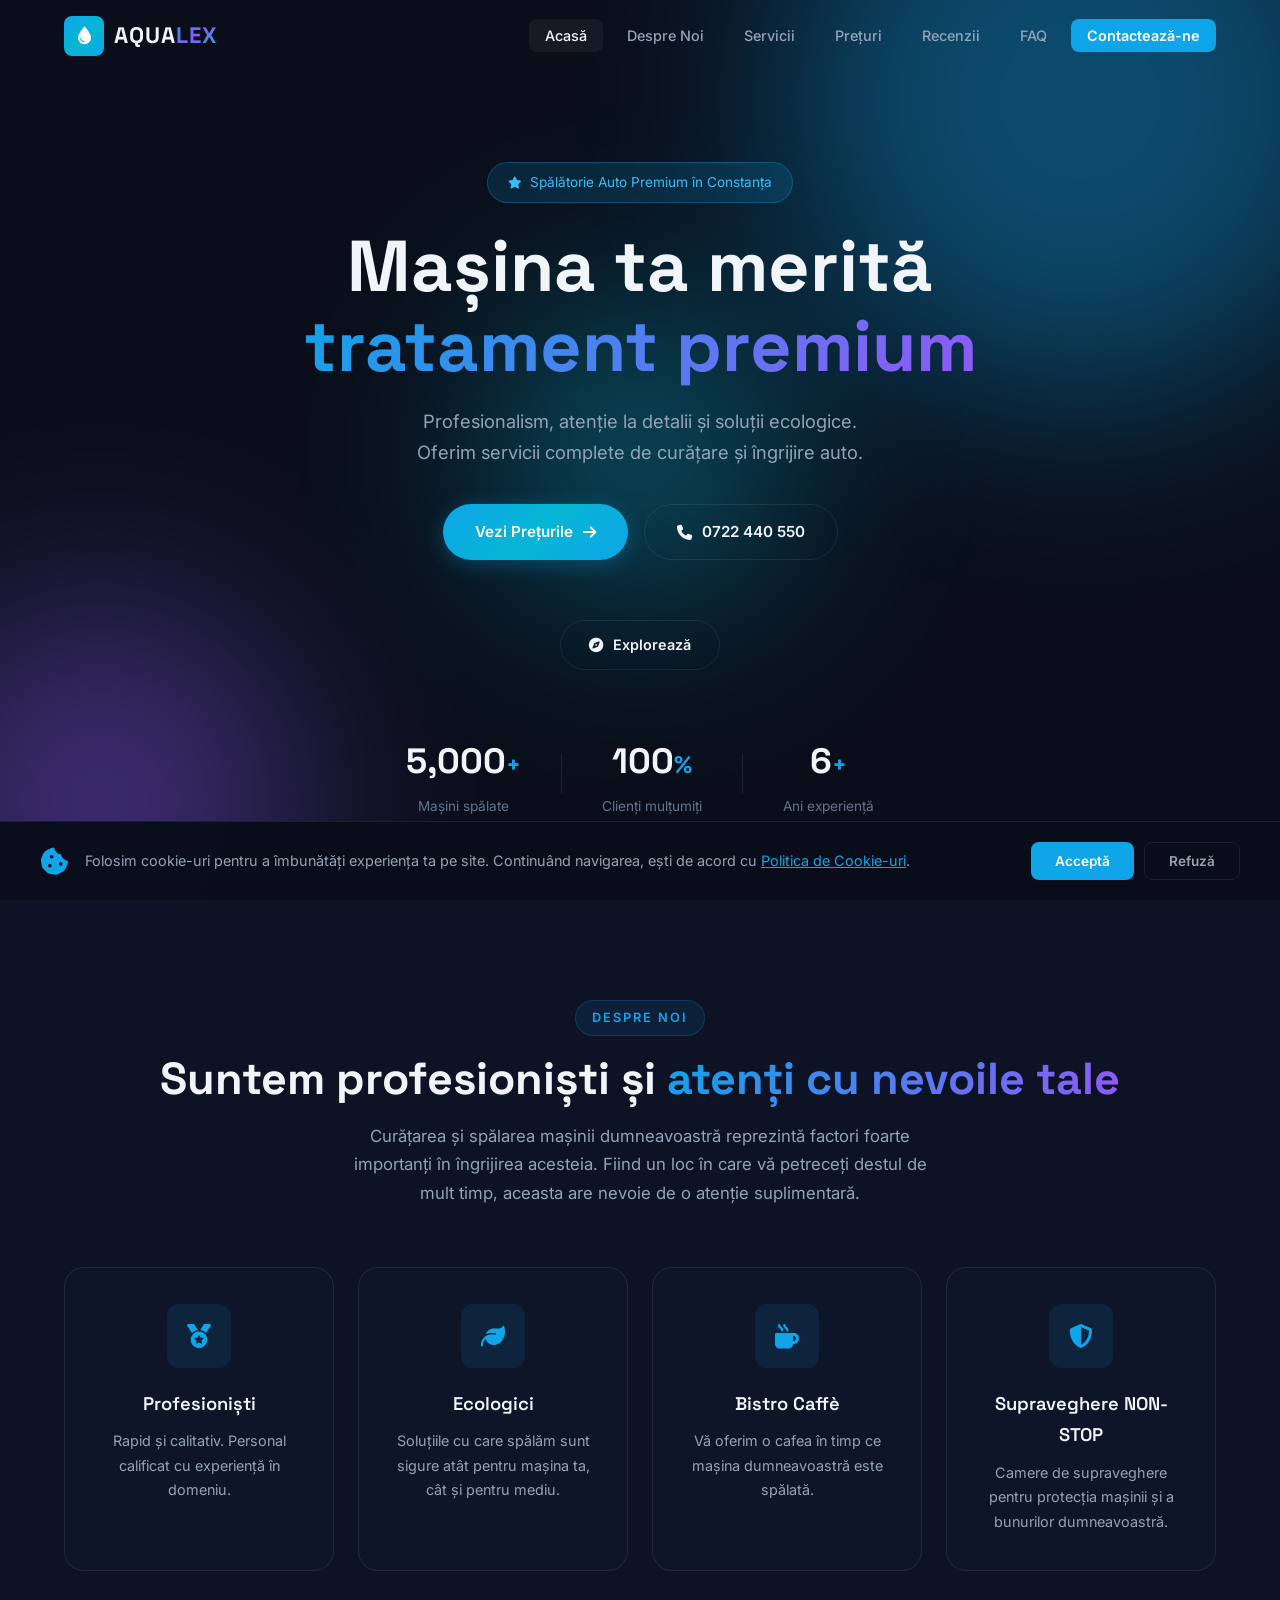
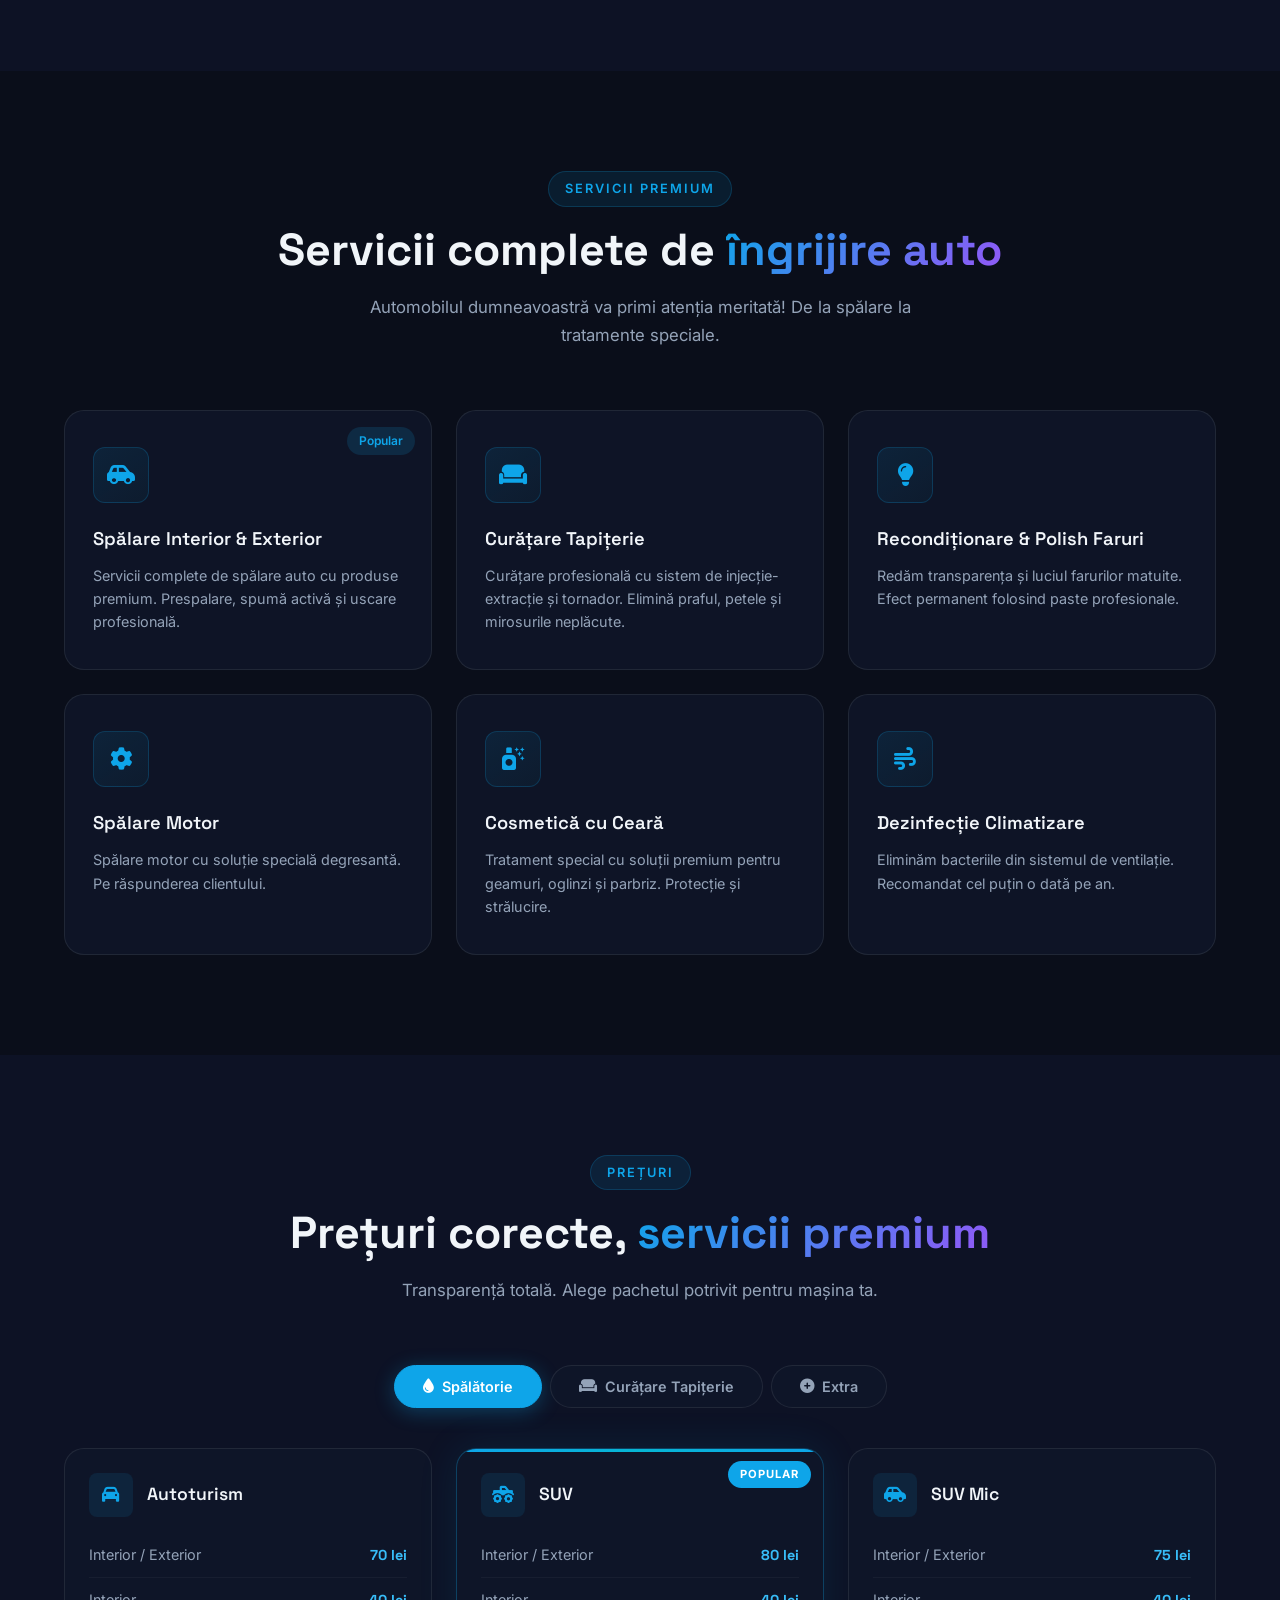
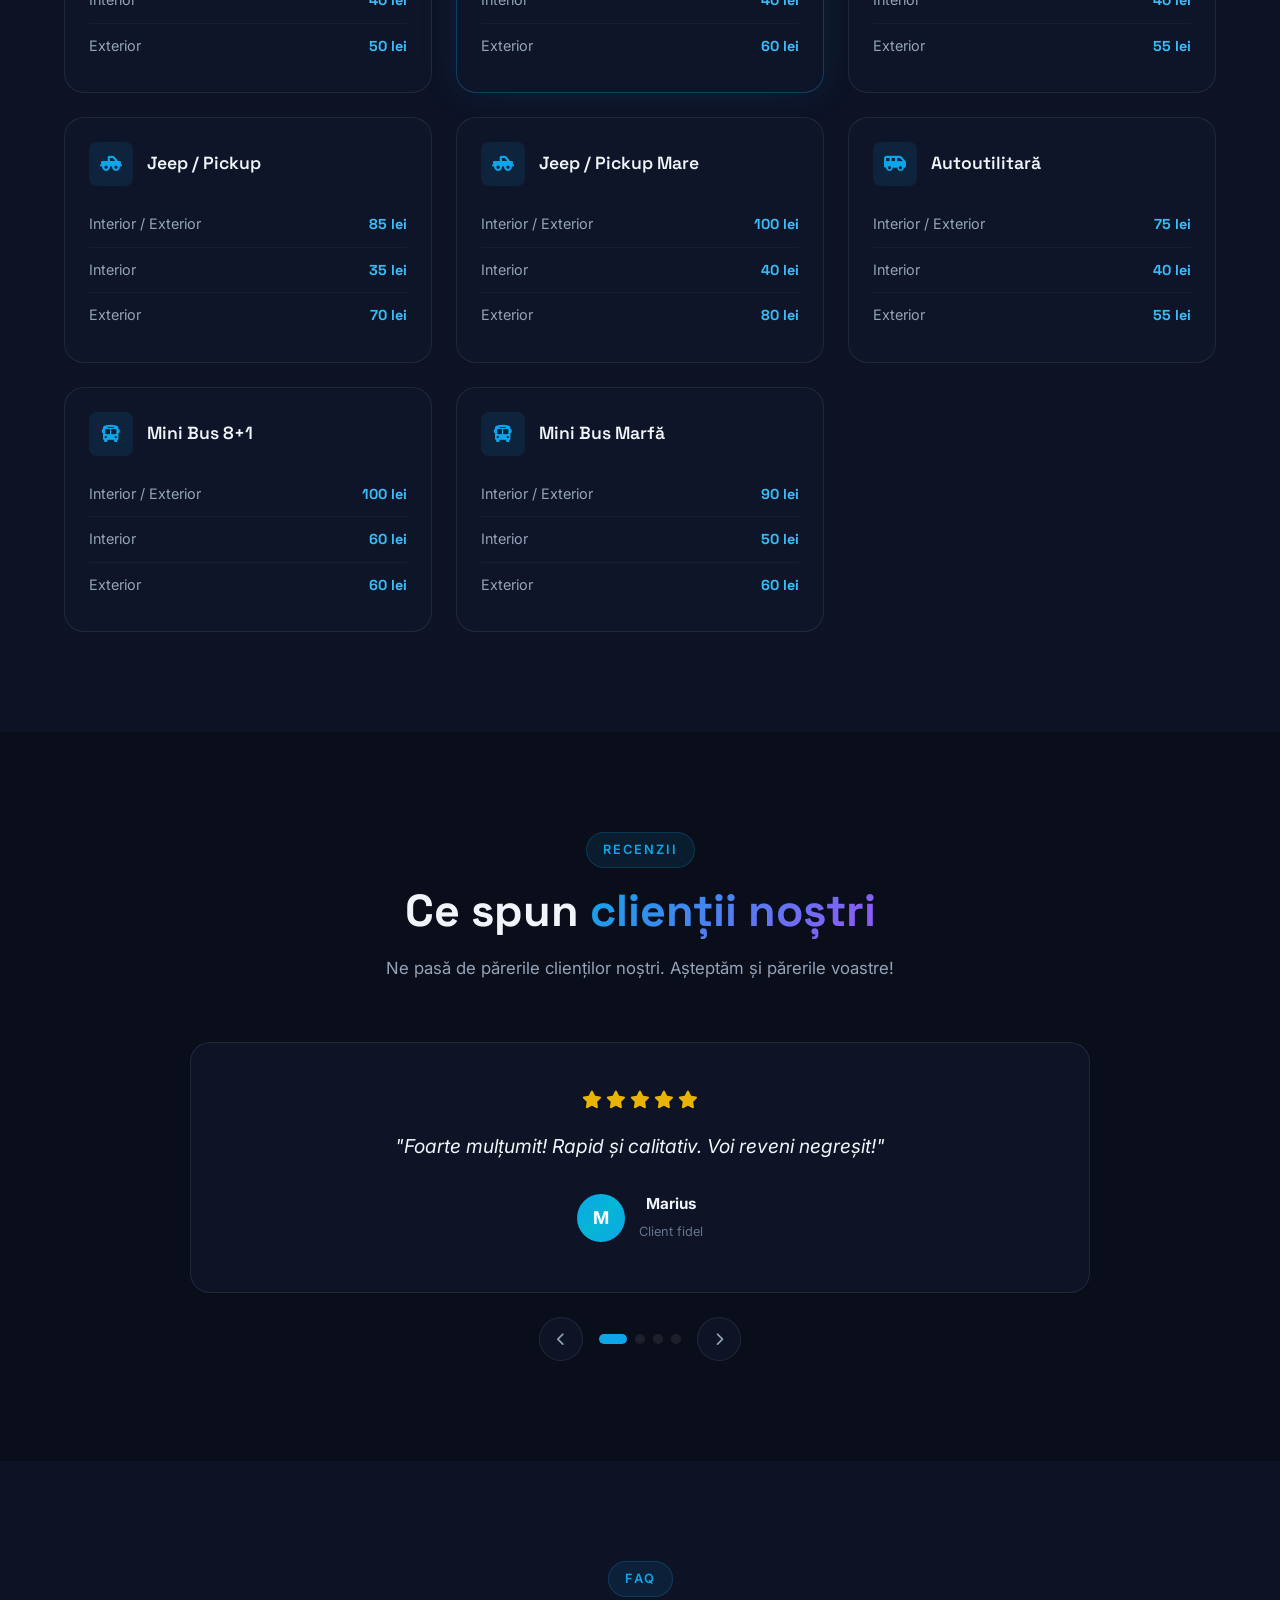
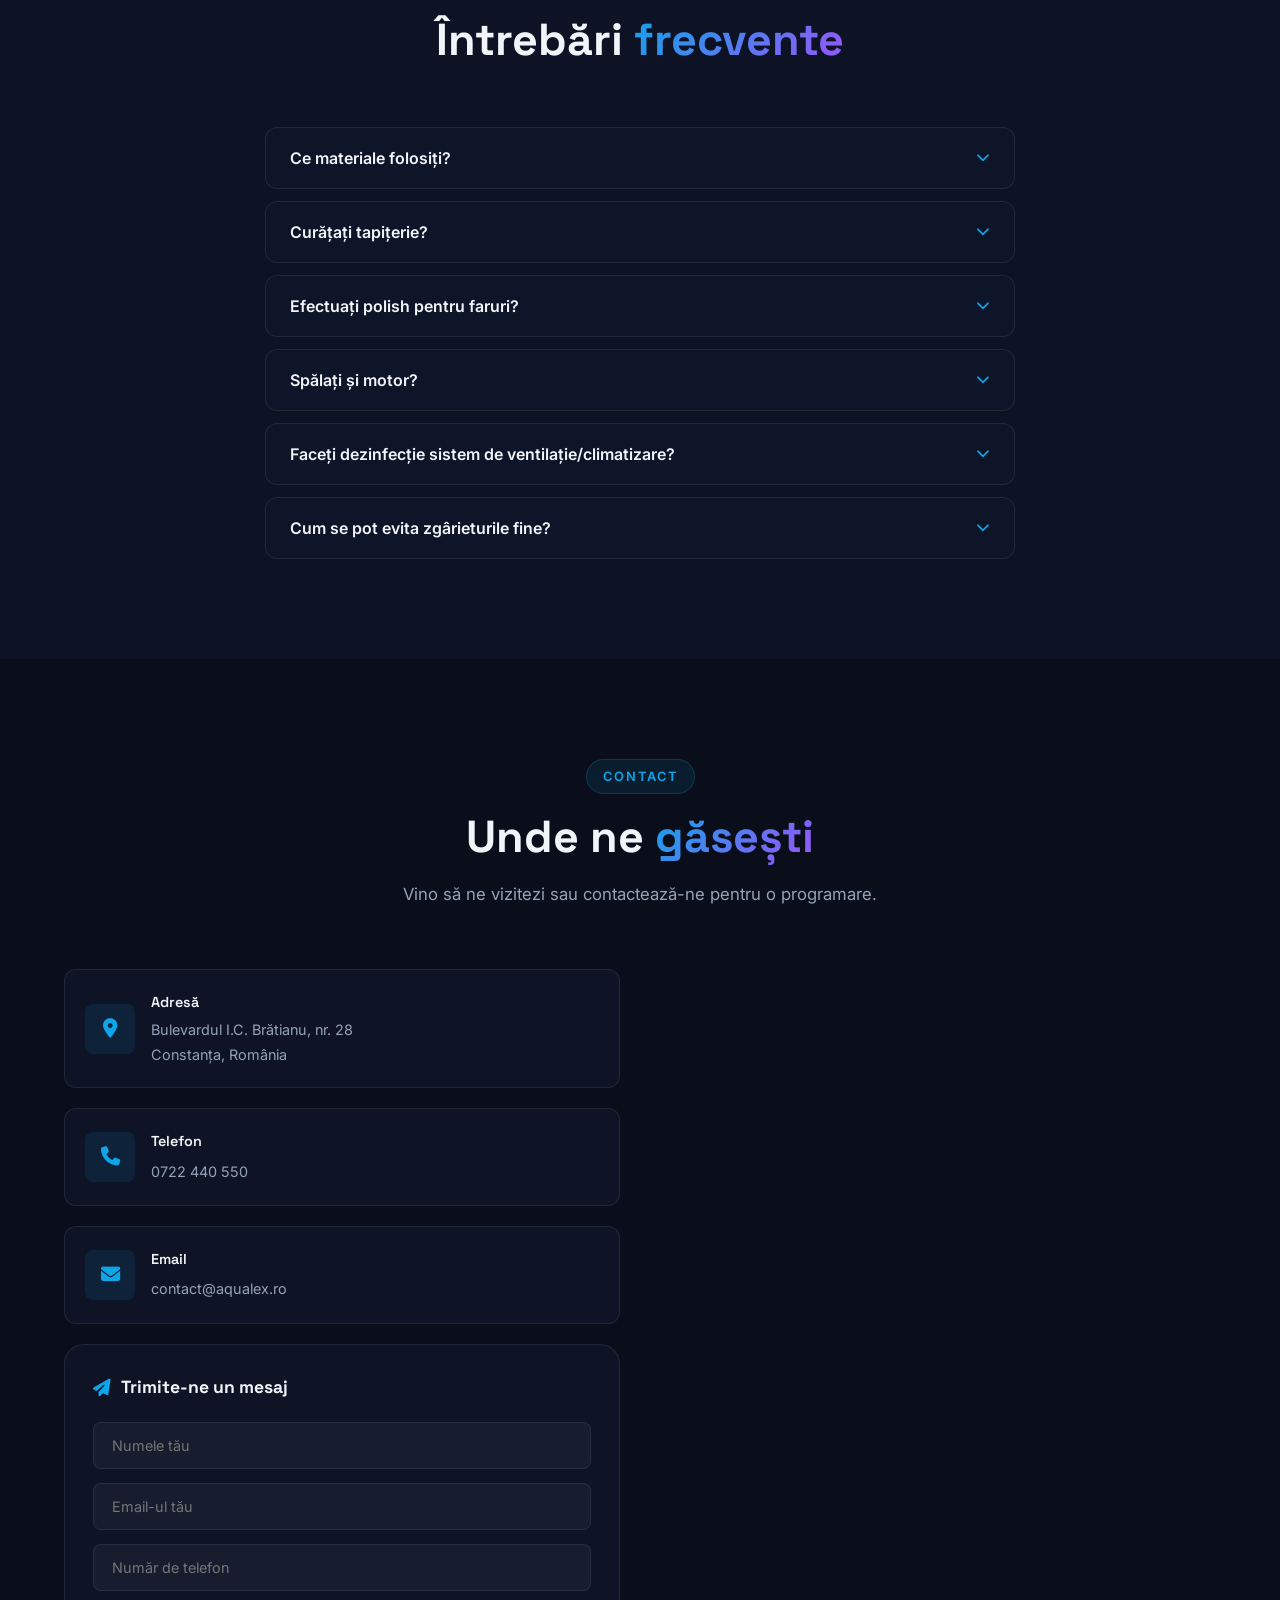
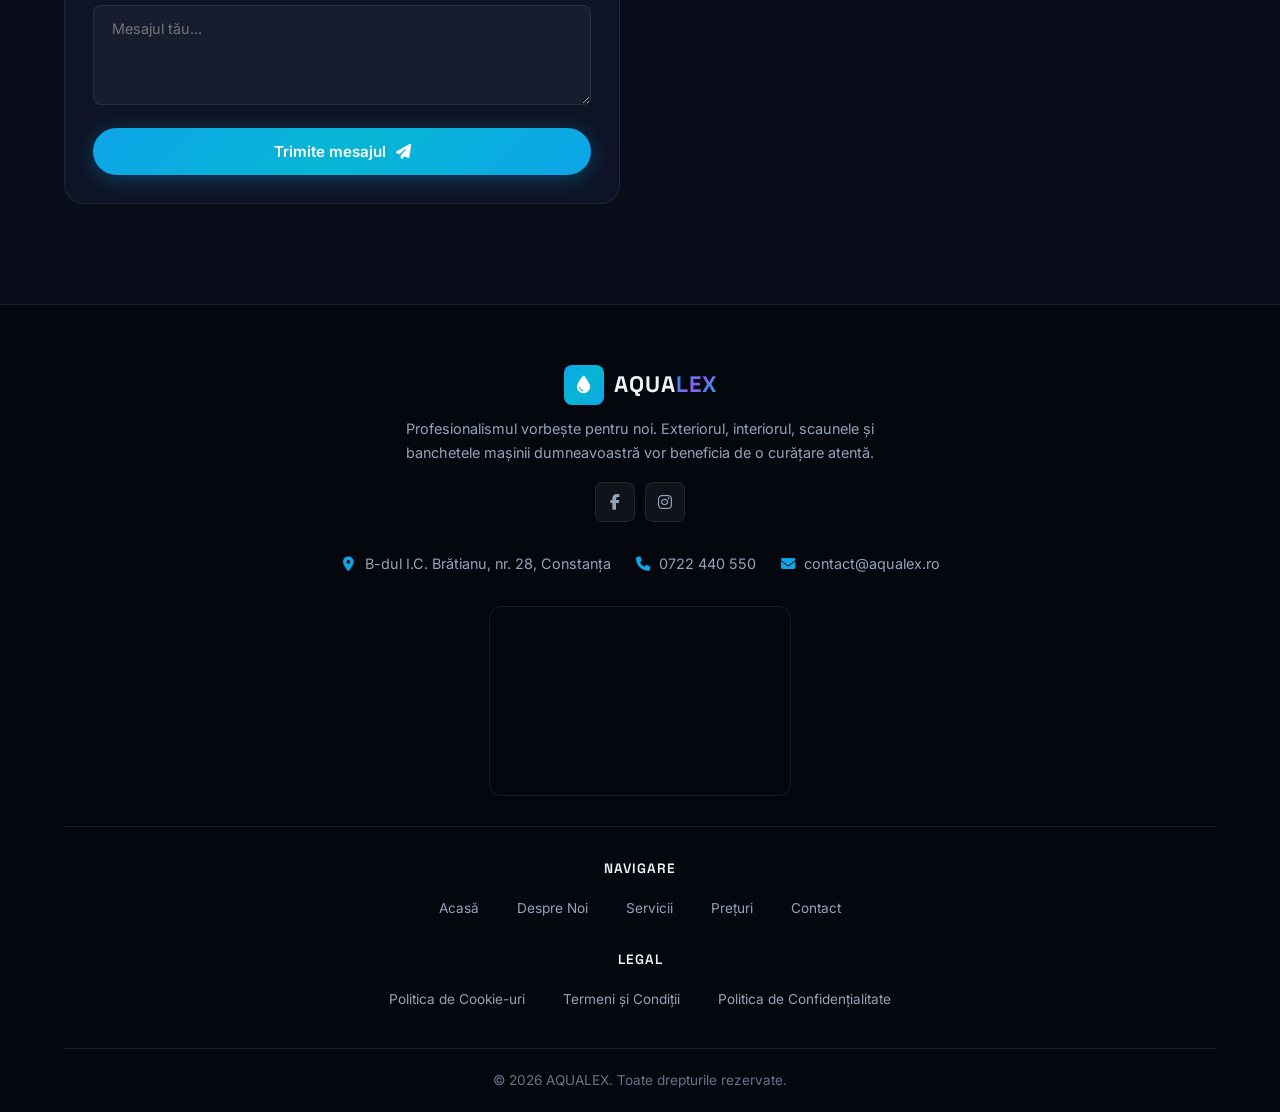
==== index.html @ 712fe0f1 "Remove scroll indicator from hero" ====
<!DOCTYPE html>
<html lang="ro">
<head>
    <meta charset="UTF-8">
    <meta name="viewport" content="width=device-width, initial-scale=1.0">
    <title>AQUALEX | Spălătorie Auto Premium Constanța</title>
    <meta name="description" content="Spălătorie auto premium în Constanța. Servicii profesionale de spălare, curățare tapițerie, polish faruri și multe altele. Calitate garantată!">
    <link rel="preconnect" href="https://fonts.googleapis.com">
    <link rel="preconnect" href="https://fonts.gstatic.com" crossorigin>
    <link href="https://fonts.googleapis.com/css2?family=Inter:wght@300;400;500;600;700;800;900&family=Space+Grotesk:wght@400;500;600;700&display=swap" rel="stylesheet">
    <link rel="stylesheet" href="https://cdnjs.cloudflare.com/ajax/libs/font-awesome/6.5.1/css/all.min.css">
    <link rel="stylesheet" href="styles.css">
</head>
<body>
    <!-- Preloader -->
    <div id="preloader">
        <div class="loader">
            <div class="water-drop"></div>
            <span>AQUALEX</span>
        </div>
    </div>

    <!-- Cookie Banner -->
    <div id="cookie-banner" class="cookie-banner">
        <div class="cookie-content">
            <i class="fas fa-cookie-bite"></i>
            <p>Folosim cookie-uri pentru a îmbunătăți experiența ta pe site. Continuând navigarea, ești de acord cu <a href="cookies.html">Politica de Cookie-uri</a>.</p>
            <div class="cookie-buttons">
                <button id="cookie-accept" class="btn-cookie accept">Acceptă</button>
                <button id="cookie-reject" class="btn-cookie reject">Refuză</button>
            </div>
        </div>
    </div>

    <!-- Navigation -->
    <nav id="navbar" class="navbar">
        <div class="nav-container">
            <a href="#hero" class="nav-logo">
                <div class="logo-icon">
                    <i class="fas fa-droplet"></i>
                </div>
                <span class="logo-text">AQUA<span class="logo-highlight">LEX</span></span>
            </a>
            <ul class="nav-menu" id="nav-menu">
                <li><a href="#hero" class="nav-link active">Acasă</a></li>
                <li><a href="#about" class="nav-link">Despre Noi</a></li>
                <li><a href="#services" class="nav-link">Servicii</a></li>
                <li><a href="#pricing" class="nav-link">Prețuri</a></li>
                <li><a href="#testimonials" class="nav-link">Recenzii</a></li>
                <li><a href="#faq" class="nav-link">FAQ</a></li>
                <li><a href="#contact" class="nav-link nav-cta">Contactează-ne</a></li>
            </ul>
            <div class="nav-toggle" id="nav-toggle">
                <span></span>
                <span></span>
                <span></span>
            </div>
        </div>
    </nav>

    <!-- Hero Section -->
    <section id="hero" class="hero">
        <div class="hero-bg">
            <div class="gradient-orb orb-1"></div>
            <div class="gradient-orb orb-2"></div>
            <div class="gradient-orb orb-3"></div>
            <div class="hero-particles" id="particles"></div>
        </div>
        <div class="hero-content">
            <div class="hero-badge" data-aos="fade-down">
                <i class="fas fa-star"></i>
                <span>Spălătorie Auto Premium în Constanța</span>
            </div>
            <h1 data-aos="fade-up">
                Mașina ta merită<br>
                <span class="gradient-text">tratament premium</span>
            </h1>
            <p class="hero-subtitle" data-aos="fade-up" data-aos-delay="100">
                Profesionalism, atenție la detalii și soluții ecologice.<br>
                Oferim servicii complete de curățare și îngrijire auto.
            </p>
            <div class="hero-actions" data-aos="fade-up" data-aos-delay="200">
                <a href="#pricing" class="btn btn-primary">
                    <span>Vezi Prețurile</span>
                    <i class="fas fa-arrow-right"></i>
                </a>
                <a href="tel:0722440550" class="btn btn-outline">
                    <i class="fas fa-phone"></i>
                    <span>0722 440 550</span>
                </a>
            </div>
            <div class="hero-explore" data-aos="fade-up" data-aos-delay="250">
                <a href="#about" class="btn btn-outline btn-explore">
                    <i class="fas fa-compass"></i>
                    <span>Explorează</span>
                </a>
            </div>
            <div class="hero-stats" data-aos="fade-up" data-aos-delay="300">
                <div class="stat">
                    <span class="stat-number" data-count="5000">0</span><span class="stat-plus">+</span>
                    <span class="stat-label">Mașini spălate</span>
                </div>
                <div class="stat-divider"></div>
                <div class="stat">
                    <span class="stat-number" data-count="100">0</span><span class="stat-plus">%</span>
                    <span class="stat-label">Clienți mulțumiți</span>
                </div>
                <div class="stat-divider"></div>
                <div class="stat">
                    <span class="stat-number" data-count="6">0</span><span class="stat-plus">+</span>
                    <span class="stat-label">Ani experiență</span>
                </div>
            </div>
        </div>
    </section>

    <!-- About Section -->
    <section id="about" class="section about">
        <div class="container">
            <div class="section-header" data-aos="fade-up">
                <span class="section-tag">Despre Noi</span>
                <h2>Suntem profesioniști și <span class="gradient-text">atenți cu nevoile tale</span></h2>
                <p class="section-desc">Curățarea și spălarea mașinii dumneavoastră reprezintă factori foarte importanți în îngrijirea acesteia. Fiind un loc în care vă petreceți destul de mult timp, aceasta are nevoie de o atenție suplimentară.</p>
            </div>
            <div class="about-grid">
                <div class="about-card" data-aos="fade-up" data-aos-delay="0">
                    <div class="about-icon">
                        <i class="fas fa-medal"></i>
                    </div>
                    <h3>Profesioniști</h3>
                    <p>Rapid și calitativ. Personal calificat cu experiență în domeniu.</p>
                </div>
                <div class="about-card" data-aos="fade-up" data-aos-delay="100">
                    <div class="about-icon">
                        <i class="fas fa-leaf"></i>
                    </div>
                    <h3>Ecologici</h3>
                    <p>Soluțiile cu care spălăm sunt sigure atât pentru mașina ta, cât și pentru mediu.</p>
                </div>
                <div class="about-card" data-aos="fade-up" data-aos-delay="200">
                    <div class="about-icon">
                        <i class="fas fa-mug-hot"></i>
                    </div>
                    <h3>Bistro Caffè</h3>
                    <p>Vă oferim o cafea în timp ce mașina dumneavoastră este spălată.</p>
                </div>
                <div class="about-card" data-aos="fade-up" data-aos-delay="300">
                    <div class="about-icon">
                        <i class="fas fa-shield-halved"></i>
                    </div>
                    <h3>Supraveghere NON-STOP</h3>
                    <p>Camere de supraveghere pentru protecția mașinii și a bunurilor dumneavoastră.</p>
                </div>
            </div>
        </div>
    </section>

    <!-- Services Section -->
    <section id="services" class="section services">
        <div class="container">
            <div class="section-header" data-aos="fade-up">
                <span class="section-tag">Servicii Premium</span>
                <h2>Servicii complete de <span class="gradient-text">îngrijire auto</span></h2>
                <p class="section-desc">Automobilul dumneavoastră va primi atenția meritată! De la spălare la tratamente speciale.</p>
            </div>
            <div class="services-grid">
                <a href="#pricing" class="service-card service-link" data-tab="spalatorie" data-aos="fade-up" data-aos-delay="0">
                    <div class="service-icon-wrap">
                        <div class="service-icon">
                            <i class="fas fa-car-side"></i>
                        </div>
                    </div>
                    <h3>Spălare Interior & Exterior</h3>
                    <p>Servicii complete de spălare auto cu produse premium. Prespalare, spumă activă și uscare profesională.</p>
                    <div class="service-tag">Popular</div>
                </a>
                <a href="#pricing" class="service-card service-link" data-tab="tapiterie" data-aos="fade-up" data-aos-delay="100">
                    <div class="service-icon-wrap">
                        <div class="service-icon">
                            <i class="fas fa-couch"></i>
                        </div>
                    </div>
                    <h3>Curățare Tapițerie</h3>
                    <p>Curățare profesională cu sistem de injecție-extracție și tornador. Elimină praful, petele și mirosurile neplăcute.</p>
                </a>
                <a href="#pricing" class="service-card service-link" data-tab="tapiterie" data-aos="fade-up" data-aos-delay="200">
                    <div class="service-icon-wrap">
                        <div class="service-icon">
                            <i class="fas fa-lightbulb"></i>
                        </div>
                    </div>
                    <h3>Recondiționare & Polish Faruri</h3>
                    <p>Redăm transparența și luciul farurilor matuite. Efect permanent folosind paste profesionale.</p>
                </a>
                <a href="#pricing" class="service-card service-link" data-tab="extra" data-aos="fade-up" data-aos-delay="0">
                    <div class="service-icon-wrap">
                        <div class="service-icon">
                            <i class="fas fa-gear"></i>
                        </div>
                    </div>
                    <h3>Spălare Motor</h3>
                    <p>Spălare motor cu soluție specială degresantă. Pe răspunderea clientului.</p>
                </a>
                <a href="#pricing" class="service-card service-link" data-tab="extra" data-aos="fade-up" data-aos-delay="100">
                    <div class="service-icon-wrap">
                        <div class="service-icon">
                            <i class="fas fa-spray-can-sparkles"></i>
                        </div>
                    </div>
                    <h3>Cosmetică cu Ceară</h3>
                    <p>Tratament special cu soluții premium pentru geamuri, oglinzi și parbriz. Protecție și strălucire.</p>
                </a>
                <a href="#pricing" class="service-card service-link" data-tab="extra" data-aos="fade-up" data-aos-delay="200">
                    <div class="service-icon-wrap">
                        <div class="service-icon">
                            <i class="fas fa-wind"></i>
                        </div>
                    </div>
                    <h3>Dezinfecție Climatizare</h3>
                    <p>Eliminăm bacteriile din sistemul de ventilație. Recomandat cel puțin o dată pe an.</p>
                </a>
            </div>
        </div>
    </section>

    <!-- Pricing Section -->
    <section id="pricing" class="section pricing">
        <div class="container">
            <div class="section-header" data-aos="fade-up">
                <span class="section-tag">Prețuri</span>
                <h2>Prețuri corecte, <span class="gradient-text">servicii premium</span></h2>
                <p class="section-desc">Transparență totală. Alege pachetul potrivit pentru mașina ta.</p>
            </div>
            
            <!-- Pricing Toggle -->
            <div class="pricing-toggle" data-aos="fade-up">
                <button class="toggle-btn active" data-tab="spalatorie">
                    <i class="fas fa-droplet"></i> Spălătorie
                </button>
                <button class="toggle-btn" data-tab="tapiterie">
                    <i class="fas fa-couch"></i> Curățare Tapițerie
                </button>
                <button class="toggle-btn" data-tab="extra">
                    <i class="fas fa-plus-circle"></i> Extra
                </button>
            </div>

            <!-- Spalatorie Tab -->
            <div class="pricing-tab active" id="tab-spalatorie">
                <div class="pricing-grid">
                    <div class="price-card" data-aos="fade-up">
                        <div class="price-header">
                            <div class="price-icon"><i class="fas fa-car"></i></div>
                            <h3>Autoturism</h3>
                        </div>
                        <div class="price-body">
                            <div class="price-row">
                                <span>Interior / Exterior</span>
                                <span class="price">70 lei</span>
                            </div>
                            <div class="price-row">
                                <span>Interior</span>
                                <span class="price">40 lei</span>
                            </div>
                            <div class="price-row">
                                <span>Exterior</span>
                                <span class="price">50 lei</span>
                            </div>
                        </div>
                    </div>
                    <div class="price-card featured" data-aos="fade-up" data-aos-delay="100">
                        <div class="price-badge">Popular</div>
                        <div class="price-header">
                            <div class="price-icon"><i class="fas fa-truck-monster"></i></div>
                            <h3>SUV</h3>
                        </div>
                        <div class="price-body">
                            <div class="price-row">
                                <span>Interior / Exterior</span>
                                <span class="price">80 lei</span>
                            </div>
                            <div class="price-row">
                                <span>Interior</span>
                                <span class="price">40 lei</span>
                            </div>
                            <div class="price-row">
                                <span>Exterior</span>
                                <span class="price">60 lei</span>
                            </div>
                        </div>
                    </div>
                    <div class="price-card" data-aos="fade-up" data-aos-delay="200">
                        <div class="price-header">
                            <div class="price-icon"><i class="fas fa-car-side"></i></div>
                            <h3>SUV Mic</h3>
                        </div>
                        <div class="price-body">
                            <div class="price-row">
                                <span>Interior / Exterior</span>
                                <span class="price">75 lei</span>
                            </div>
                            <div class="price-row">
                                <span>Interior</span>
                                <span class="price">40 lei</span>
                            </div>
                            <div class="price-row">
                                <span>Exterior</span>
                                <span class="price">55 lei</span>
                            </div>
                        </div>
                    </div>
                    <div class="price-card" data-aos="fade-up">
                        <div class="price-header">
                            <div class="price-icon"><i class="fas fa-truck-pickup"></i></div>
                            <h3>Jeep / Pickup</h3>
                        </div>
                        <div class="price-body">
                            <div class="price-row">
                                <span>Interior / Exterior</span>
                                <span class="price">85 lei</span>
                            </div>
                            <div class="price-row">
                                <span>Interior</span>
                                <span class="price">35 lei</span>
                            </div>
                            <div class="price-row">
                                <span>Exterior</span>
                                <span class="price">70 lei</span>
                            </div>
                        </div>
                    </div>
                    <div class="price-card" data-aos="fade-up" data-aos-delay="100">
                        <div class="price-header">
                            <div class="price-icon"><i class="fas fa-truck-pickup"></i></div>
                            <h3>Jeep / Pickup Mare</h3>
                        </div>
                        <div class="price-body">
                            <div class="price-row">
                                <span>Interior / Exterior</span>
                                <span class="price">100 lei</span>
                            </div>
                            <div class="price-row">
                                <span>Interior</span>
                                <span class="price">40 lei</span>
                            </div>
                            <div class="price-row">
                                <span>Exterior</span>
                                <span class="price">80 lei</span>
                            </div>
                        </div>
                    </div>
                    <div class="price-card" data-aos="fade-up" data-aos-delay="200">
                        <div class="price-header">
                            <div class="price-icon"><i class="fas fa-van-shuttle"></i></div>
                            <h3>Autoutilitară</h3>
                        </div>
                        <div class="price-body">
                            <div class="price-row">
                                <span>Interior / Exterior</span>
                                <span class="price">75 lei</span>
                            </div>
                            <div class="price-row">
                                <span>Interior</span>
                                <span class="price">40 lei</span>
                            </div>
                            <div class="price-row">
                                <span>Exterior</span>
                                <span class="price">55 lei</span>
                            </div>
                        </div>
                    </div>
                    <div class="price-card" data-aos="fade-up">
                        <div class="price-header">
                            <div class="price-icon"><i class="fas fa-bus"></i></div>
                            <h3>Mini Bus 8+1</h3>
                        </div>
                        <div class="price-body">
                            <div class="price-row">
                                <span>Interior / Exterior</span>
                                <span class="price">100 lei</span>
                            </div>
                            <div class="price-row">
                                <span>Interior</span>
                                <span class="price">60 lei</span>
                            </div>
                            <div class="price-row">
                                <span>Exterior</span>
                                <span class="price">60 lei</span>
                            </div>
                        </div>
                    </div>
                    <div class="price-card" data-aos="fade-up" data-aos-delay="100">
                        <div class="price-header">
                            <div class="price-icon"><i class="fas fa-bus"></i></div>
                            <h3>Mini Bus Marfă</h3>
                        </div>
                        <div class="price-body">
                            <div class="price-row">
                                <span>Interior / Exterior</span>
                                <span class="price">90 lei</span>
                            </div>
                            <div class="price-row">
                                <span>Interior</span>
                                <span class="price">50 lei</span>
                            </div>
                            <div class="price-row">
                                <span>Exterior</span>
                                <span class="price">60 lei</span>
                            </div>
                        </div>
                    </div>
                </div>
            </div>

            <!-- Tapiterie Tab -->
            <div class="pricing-tab" id="tab-tapiterie">
                <div class="pricing-grid">
                    <div class="price-card" data-aos="fade-up">
                        <div class="price-header">
                            <div class="price-icon"><i class="fas fa-car"></i></div>
                            <h3>Autoturisme</h3>
                        </div>
                        <div class="price-body">
                            <div class="price-row">
                                <span>Curățare integrală</span>
                                <span class="price">600 lei</span>
                            </div>
                            <div class="price-row">
                                <span>Scaun / buc (30 min)</span>
                                <span class="price">70 lei</span>
                            </div>
                            <div class="price-row">
                                <span>Portiere / buc (20 min)</span>
                                <span class="price">50 lei</span>
                            </div>
                            <div class="price-row">
                                <span>Podea / mochetă (2 ore)</span>
                                <span class="price">200 lei</span>
                            </div>
                            <div class="price-row">
                                <span>Portbagaj (1 oră)</span>
                                <span class="price">100 lei</span>
                            </div>
                            <div class="price-row">
                                <span>Bord (1 oră)</span>
                                <span class="price">100 lei</span>
                            </div>
                            <div class="price-row">
                                <span>Degresat geamuri / buc</span>
                                <span class="price">25 lei</span>
                            </div>
                            <div class="price-row">
                                <span>Polish faruri / buc</span>
                                <span class="price">60 lei</span>
                            </div>
                            <div class="price-row">
                                <span>Tratament piele</span>
                                <span class="price">300 lei</span>
                            </div>
                        </div>
                    </div>
                    <div class="price-card featured" data-aos="fade-up" data-aos-delay="100">
                        <div class="price-badge">SUV</div>
                        <div class="price-header">
                            <div class="price-icon"><i class="fas fa-truck-monster"></i></div>
                            <h3>SUV</h3>
                        </div>
                        <div class="price-body">
                            <div class="price-row">
                                <span>Curățare integrală</span>
                                <span class="price">800 lei</span>
                            </div>
                            <div class="price-row">
                                <span>Scaun / buc (30 min)</span>
                                <span class="price">80 lei</span>
                            </div>
                            <div class="price-row">
                                <span>Portiere / buc (20 min)</span>
                                <span class="price">60 lei</span>
                            </div>
                            <div class="price-row">
                                <span>Podea / mochetă (2 ore)</span>
                                <span class="price">300 lei</span>
                            </div>
                            <div class="price-row">
                                <span>Portbagaj (1 oră)</span>
                                <span class="price">150 lei</span>
                            </div>
                            <div class="price-row">
                                <span>Bord (1 oră)</span>
                                <span class="price">150 lei</span>
                            </div>
                            <div class="price-row">
                                <span>Degresat geamuri / buc</span>
                                <span class="price">25 lei</span>
                            </div>
                            <div class="price-row">
                                <span>Polish faruri / buc</span>
                                <span class="price">60 lei</span>
                            </div>
                            <div class="price-row">
                                <span>Tratament piele</span>
                                <span class="price">400 lei</span>
                            </div>
                        </div>
                    </div>
                    <div class="price-card" data-aos="fade-up" data-aos-delay="200">
                        <div class="price-header">
                            <div class="price-icon"><i class="fas fa-car-side"></i></div>
                            <h3>SUV Mic</h3>
                        </div>
                        <div class="price-body">
                            <div class="price-row">
                                <span>Curățare integrală</span>
                                <span class="price">700 lei</span>
                            </div>
                        </div>
                    </div>
                    <div class="price-card" data-aos="fade-up">
                        <div class="price-header">
                            <div class="price-icon"><i class="fas fa-van-shuttle"></i></div>
                            <h3>Furgonetă tip Papuc</h3>
                        </div>
                        <div class="price-body">
                            <div class="price-row">
                                <span>Curățare integrală</span>
                                <span class="price">400 lei</span>
                            </div>
                            <div class="price-row">
                                <span>Scaun / buc (30 min)</span>
                                <span class="price">70 lei</span>
                            </div>
                            <div class="price-row">
                                <span>Portiere / buc (20 min)</span>
                                <span class="price">50 lei</span>
                            </div>
                            <div class="price-row">
                                <span>Bord (1 oră)</span>
                                <span class="price">100 lei</span>
                            </div>
                            <div class="price-row">
                                <span>Degresat geamuri / buc</span>
                                <span class="price">25 lei</span>
                            </div>
                            <div class="price-row">
                                <span>Polish faruri / buc</span>
                                <span class="price">60 lei</span>
                            </div>
                        </div>
                    </div>
                    <div class="price-card" data-aos="fade-up" data-aos-delay="100">
                        <div class="price-header">
                            <div class="price-icon"><i class="fas fa-bus"></i></div>
                            <h3>Microbus 8+1</h3>
                        </div>
                        <div class="price-body">
                            <div class="price-row">
                                <span>Scaun / buc (30 min)</span>
                                <span class="price">80 lei</span>
                            </div>
                            <div class="price-row">
                                <span>Portiere / buc (20 min)</span>
                                <span class="price">60 lei</span>
                            </div>
                            <div class="price-row">
                                <span>Bord (1 oră)</span>
                                <span class="price">150 lei</span>
                            </div>
                            <div class="price-row">
                                <span>Degresat geamuri / buc</span>
                                <span class="price">25 lei</span>
                            </div>
                            <div class="price-row">
                                <span>Polish faruri / buc</span>
                                <span class="price">60 lei</span>
                            </div>
                        </div>
                    </div>
                </div>
            </div>

            <!-- Extra Tab -->
            <div class="pricing-tab" id="tab-extra">
                <div class="pricing-grid pricing-grid-compact">
                    <div class="price-card" data-aos="fade-up">
                        <div class="price-header">
                            <div class="price-icon"><i class="fas fa-gear"></i></div>
                            <h3>Spălare Motor</h3>
                        </div>
                        <div class="price-body">
                            <div class="price-note">Pe răspunderea clientului</div>
                            <div class="price-row">
                                <span>Autoturisme</span>
                                <span class="price">50 lei</span>
                            </div>
                            <div class="price-row">
                                <span>Alte categorii</span>
                                <span class="price">70 lei</span>
                            </div>
                        </div>
                    </div>
                    <div class="price-card" data-aos="fade-up" data-aos-delay="100">
                        <div class="price-header">
                            <div class="price-icon"><i class="fas fa-motorcycle"></i></div>
                            <h3>Motociclete & ATV</h3>
                        </div>
                        <div class="price-body">
                            <div class="price-row">
                                <span>Motocicletă</span>
                                <span class="price">40 lei</span>
                            </div>
                            <div class="price-row">
                                <span>Scuter</span>
                                <span class="price">30 lei</span>
                            </div>
                            <div class="price-row">
                                <span>ATV</span>
                                <span class="price">50 lei</span>
                            </div>
                            <div class="price-row">
                                <span>Skijet</span>
                                <span class="price">40 lei</span>
                            </div>
                        </div>
                    </div>
                    <div class="price-card" data-aos="fade-up" data-aos-delay="200">
                        <div class="price-header">
                            <div class="price-icon"><i class="fas fa-plus"></i></div>
                            <h3>Extra</h3>
                        </div>
                        <div class="price-body">
                            <div class="price-row">
                                <span>Mașină foarte murdară (extra)</span>
                                <span class="price">30 lei</span>
                            </div>
                            <div class="price-row">
                                <span>Roată rezervă / buc</span>
                                <span class="price">5 lei</span>
                            </div>
                        </div>
                    </div>
                </div>
            </div>
        </div>
    </section>

    <!-- Testimonials Section -->
    <section id="testimonials" class="section testimonials">
        <div class="container">
            <div class="section-header" data-aos="fade-up">
                <span class="section-tag">Recenzii</span>
                <h2>Ce spun <span class="gradient-text">clienții noștri</span></h2>
                <p class="section-desc">Ne pasă de părerile clienților noștri. Așteptăm și părerile voastre!</p>
            </div>
            <div class="testimonials-slider" data-aos="fade-up">
                <div class="testimonial-track" id="testimonial-track">
                    <div class="testimonial-card">
                        <div class="testimonial-stars">
                            <i class="fas fa-star"></i><i class="fas fa-star"></i><i class="fas fa-star"></i><i class="fas fa-star"></i><i class="fas fa-star"></i>
                        </div>
                        <p class="testimonial-text">"Foarte mulțumit! Rapid și calitativ. Voi reveni negreșit!"</p>
                        <div class="testimonial-author">
                            <div class="author-avatar">M</div>
                            <div>
                                <strong>Marius</strong>
                                <span>Client fidel</span>
                            </div>
                        </div>
                    </div>
                    <div class="testimonial-card">
                        <div class="testimonial-stars">
                            <i class="fas fa-star"></i><i class="fas fa-star"></i><i class="fas fa-star"></i><i class="fas fa-star"></i><i class="fas fa-star"></i>
                        </div>
                        <p class="testimonial-text">"Sunt foarte mulțumită de serviciile lor. Recomand cu încredere!"</p>
                        <div class="testimonial-author">
                            <div class="author-avatar">C</div>
                            <div>
                                <strong>Cristina</strong>
                                <span>Client fidel</span>
                            </div>
                        </div>
                    </div>
                    <div class="testimonial-card">
                        <div class="testimonial-stars">
                            <i class="fas fa-star"></i><i class="fas fa-star"></i><i class="fas fa-star"></i><i class="fas fa-star"></i><i class="fas fa-star"></i>
                        </div>
                        <p class="testimonial-text">"Recomand! Cei mai buni din Constanța!"</p>
                        <div class="testimonial-author">
                            <div class="author-avatar">A</div>
                            <div>
                                <strong>Alexandru</strong>
                                <span>Client fidel</span>
                            </div>
                        </div>
                    </div>
                    <div class="testimonial-card">
                        <div class="testimonial-stars">
                            <i class="fas fa-star"></i><i class="fas fa-star"></i><i class="fas fa-star"></i><i class="fas fa-star"></i><i class="fas fa-star"></i>
                        </div>
                        <p class="testimonial-text">"Recomand cu cea mai mare încredere, din experiență proprie!"</p>
                        <div class="testimonial-author">
                            <div class="author-avatar">R</div>
                            <div>
                                <strong>Roberta</strong>
                                <span>Client fidel</span>
                            </div>
                        </div>
                    </div>
                </div>
                <div class="slider-controls">
                    <button class="slider-btn prev" id="slider-prev"><i class="fas fa-chevron-left"></i></button>
                    <div class="slider-dots" id="slider-dots"></div>
                    <button class="slider-btn next" id="slider-next"><i class="fas fa-chevron-right"></i></button>
                </div>
            </div>
        </div>
    </section>

    <!-- FAQ Section -->
    <section id="faq" class="section faq">
        <div class="container">
            <div class="section-header" data-aos="fade-up">
                <span class="section-tag">FAQ</span>
                <h2>Întrebări <span class="gradient-text">frecvente</span></h2>
            </div>
            <div class="faq-list" data-aos="fade-up">
                <div class="faq-item">
                    <button class="faq-question">
                        <span>Ce materiale folosiți?</span>
                        <i class="fas fa-chevron-down"></i>
                    </button>
                    <div class="faq-answer">
                        <p>Soluțiile cu care spălăm sunt sigure atât pentru mașina ta, cât și pentru mediu. Folosim produse profesionale cu pH scăzut, ecologice și prietenoase cu natura.</p>
                    </div>
                </div>
                <div class="faq-item">
                    <button class="faq-question">
                        <span>Curățați tapițerie?</span>
                        <i class="fas fa-chevron-down"></i>
                    </button>
                    <div class="faq-answer">
                        <p>Da! Interiorul autovehiculului acumulează în timp praf, fum de țigară, miros neplăcut și pete. Toate acestea se pot îndepărta prin curățarea în profunzime a tapițeriei. Se folosesc detergenți speciali aplicați cu ajutorul unui aspirator profesional (injecție-extracție). Interiorul rămâne umed și are nevoie de câteva ore pentru a se usca.</p>
                    </div>
                </div>
                <div class="faq-item">
                    <button class="faq-question">
                        <span>Efectuați polish pentru faruri?</span>
                        <i class="fas fa-chevron-down"></i>
                    </button>
                    <div class="faq-answer">
                        <p>Da! Razele UV și impactul cu pietrele de pe șosea strică aspectul și reduc funcționalitatea farurilor. Cu ajutorul pastelor de polishare se redă transparența și luciul pe care farurile le-au avut când au fost noi, efectul fiind permanent.</p>
                    </div>
                </div>
                <div class="faq-item">
                    <button class="faq-question">
                        <span>Spălați și motor?</span>
                        <i class="fas fa-chevron-down"></i>
                    </button>
                    <div class="faq-answer">
                        <p>Da, spălăm motorul cu soluție specială. Operațiunea se face pe răspunderea clientului.</p>
                    </div>
                </div>
                <div class="faq-item">
                    <button class="faq-question">
                        <span>Faceți dezinfecție sistem de ventilație/climatizare?</span>
                        <i class="fas fa-chevron-down"></i>
                    </button>
                    <div class="faq-answer">
                        <p>Da! Pe timpul verii, în interiorul galeriilor de ventilație se dezvoltă bacterii care produc miros neplăcut și pot fi periculoase pentru persoanele alergice sau care suferă de astm. Îndepărtarea se face cu ajutorul unui aparat special ce produce un fum recirculat în interiorul mașinii. Recomandat cel puțin o dată pe an pentru vehiculele noi și de două ori la cele de peste trei ani.</p>
                    </div>
                </div>
                <div class="faq-item">
                    <button class="faq-question">
                        <span>Cum se pot evita zgârieturile fine?</span>
                        <i class="fas fa-chevron-down"></i>
                    </button>
                    <div class="faq-answer">
                        <p>Singura metodă de a evita zgârieturile complet este aceea de a nu șterge deloc suprafața. Noi folosim tehnici profesionale și materiale de calitate pentru a minimiza riscul de zgârieturi.</p>
                    </div>
                </div>
            </div>
        </div>
    </section>

    <!-- Contact Section -->
    <section id="contact" class="section contact">
        <div class="container">
            <div class="section-header" data-aos="fade-up">
                <span class="section-tag">Contact</span>
                <h2>Unde ne <span class="gradient-text">găsești</span></h2>
                <p class="section-desc">Vino să ne vizitezi sau contactează-ne pentru o programare.</p>
            </div>
            <div class="contact-grid contact-grid-single">
                <div class="contact-info" data-aos="fade-up">
                    <a href="https://share.google/jjamtR3uKxv9wBaMS" target="_blank" rel="noopener noreferrer" class="contact-card">
                        <div class="contact-icon">
                            <i class="fas fa-location-dot"></i>
                        </div>
                        <div>
                            <h4>Adresă</h4>
                            <p>Bulevardul I.C. Brătianu, nr. 28<br>Constanța, România</p>
                        </div>
                    </a>
                    <div class="contact-card">
                        <div class="contact-icon">
                            <i class="fas fa-phone"></i>
                        </div>
                        <div>
                            <h4>Telefon</h4>
                            <a href="tel:0722440550">0722 440 550</a>
                        </div>
                    </div>
                    <div class="contact-card">
                        <div class="contact-icon">
                            <i class="fas fa-envelope"></i>
                        </div>
                        <div>
                            <h4>Email</h4>
                            <a href="mailto:contact@aqualex.ro">contact@aqualex.ro</a>
                        </div>
                    </div>

                    <!-- Contact Form -->
                    <form class="contact-form" id="contact-form">
                        <h4><i class="fas fa-paper-plane"></i> Trimite-ne un mesaj</h4>
                        <div class="form-group">
                            <input type="text" id="form-name" placeholder="Numele tău" required>
                        </div>
                        <div class="form-group">
                            <input type="email" id="form-email" placeholder="Email-ul tău" required>
                        </div>
                        <div class="form-group">
                            <input type="tel" id="form-phone" placeholder="Număr de telefon">
                        </div>
                        <div class="form-group">
                            <textarea id="form-message" placeholder="Mesajul tău..." rows="4" required></textarea>
                        </div>
                        <button type="submit" class="btn btn-primary btn-full">
                            <span>Trimite mesajul</span>
                            <i class="fas fa-paper-plane"></i>
                        </button>
                    </form>
                </div>

            </div>
        </div>
    </section>

    <!-- Footer -->
    <footer class="footer">
        <div class="container">
            <div class="footer-top">
                <div class="footer-brand-row">
                    <a href="#hero" class="nav-logo">
                        <div class="logo-icon"><i class="fas fa-droplet"></i></div>
                        <span class="logo-text">AQUA<span class="logo-highlight">LEX</span></span>
                    </a>
                    <p>Profesionalismul vorbește pentru noi. Exteriorul, interiorul, scaunele și banchetele mașinii dumneavoastră vor beneficia de o curățare atentă.</p>
                    <div class="social-links">
                        <a href="https://www.facebook.com/aqualex.ro/" target="_blank" rel="noopener noreferrer" aria-label="Facebook"><i class="fab fa-facebook-f"></i></a>
                        <a href="https://www.instagram.com/aqualex_carwash/" target="_blank" rel="noopener noreferrer" aria-label="Instagram"><i class="fab fa-instagram"></i></a>
                    </div>
                </div>
                <div class="footer-contact-row">
                    <a href="https://share.google/jjamtR3uKxv9wBaMS" target="_blank" rel="noopener noreferrer" class="footer-contact-item">
                        <i class="fas fa-location-dot"></i>
                        <span>B-dul I.C. Brătianu, nr. 28, Constanța</span>
                    </a>
                    <a href="tel:0722440550" class="footer-contact-item">
                        <i class="fas fa-phone"></i>
                        <span>0722 440 550</span>
                    </a>
                    <a href="mailto:contact@aqualex.ro" class="footer-contact-item">
                        <i class="fas fa-envelope"></i>
                        <span>contact@aqualex.ro</span>
                    </a>
                </div>
                <!-- Mini Map -->
                <div class="footer-map">
                    <iframe 
                        src="https://www.google.com/maps/embed?pb=!1m18!1m12!1m3!1d2849.544!2d28.6548!3d44.1735!2m3!1f0!2f0!3f0!3m2!1i1024!2i768!4f13.1!3m3!1m2!1s0x40bae1f2e7b7e4a1%3A0x0!2sBulevardul%20I.C.%20Br%C4%83tianu%2028%2C%20Constan%C8%9Ba!5e0!3m2!1sro!2sro!4v1700000000000!5m2!1sro!2sro" 
                        width="100%" 
                        height="180" 
                        style="border:0; border-radius: 12px;" 
                        allowfullscreen="" 
                        loading="lazy" 
                        referrerpolicy="no-referrer-when-downgrade"
                        title="Mini hartă AQUALEX">
                    </iframe>
                </div>
            </div>
            <div class="footer-nav-legal">
                <div class="footer-nav-row">
                    <h4>Navigare</h4>
                    <div class="footer-horizontal-links">
                        <a href="#hero">Acasă</a>
                        <a href="#about">Despre Noi</a>
                        <a href="#services">Servicii</a>
                        <a href="#pricing">Prețuri</a>
                        <a href="#contact">Contact</a>
                    </div>
                </div>
                <div class="footer-nav-row">
                    <h4>Legal</h4>
                    <div class="footer-horizontal-links">
                        <a href="cookies.html">Politica de Cookie-uri</a>
                        <a href="terms.html">Termeni și Condiții</a>
                        <a href="privacy.html">Politica de Confidențialitate</a>
                    </div>
                </div>
            </div>
            <div class="footer-bottom">
                <p>&copy; 2026 AQUALEX. Toate drepturile rezervate.</p>
            </div>
        </div>
    </footer>

    <!-- Back to Top Button -->
    <button id="back-to-top" class="back-to-top" aria-label="Înapoi sus">
        <i class="fas fa-chevron-up"></i>
    </button>

    <script src="script.js"></script>
</body>
</html>
---- styles.css ----
/* ===== CSS Variables & Reset ===== */
:root {
    --primary: #0ea5e9;
    --primary-dark: #0284c7;
    --primary-light: #38bdf8;
    --accent: #06b6d4;
    --bg-dark: #0a0e1a;
    --bg-section: #0d1225;
    --bg-card: rgba(15, 23, 42, 0.8);
    --bg-card-hover: rgba(20, 30, 55, 0.9);
    --glass: rgba(255, 255, 255, 0.05);
    --glass-border: rgba(255, 255, 255, 0.08);
    --text-primary: #f1f5f9;
    --text-secondary: #94a3b8;
    --text-muted: #64748b;
    --gradient-primary: linear-gradient(135deg, #0ea5e9, #06b6d4, #0ea5e9);
    --gradient-hero: linear-gradient(135deg, #0ea5e9 0%, #8b5cf6 50%, #06b6d4 100%);
    --gradient-card: linear-gradient(145deg, rgba(14, 165, 233, 0.1), rgba(6, 182, 212, 0.05));
    --shadow-sm: 0 2px 8px rgba(0, 0, 0, 0.3);
    --shadow-md: 0 4px 20px rgba(0, 0, 0, 0.4);
    --shadow-lg: 0 8px 40px rgba(0, 0, 0, 0.5);
    --shadow-glow: 0 0 30px rgba(14, 165, 233, 0.2);
    --radius-sm: 8px;
    --radius-md: 12px;
    --radius-lg: 20px;
    --radius-xl: 28px;
    --transition: 0.3s cubic-bezier(0.4, 0, 0.2, 1);
    --font-main: 'Inter', -apple-system, BlinkMacSystemFont, sans-serif;
    --font-display: 'Space Grotesk', sans-serif;
}

*, *::before, *::after {
    margin: 0;
    padding: 0;
    box-sizing: border-box;
}

html {
    scroll-behavior: smooth;
    scroll-padding-top: 80px;
}

body {
    font-family: var(--font-main);
    background: var(--bg-dark);
    color: var(--text-primary);
    line-height: 1.7;
    overflow-x: hidden;
    -webkit-font-smoothing: antialiased;
}

a {
    text-decoration: none;
    color: inherit;
    transition: var(--transition);
}

ul { list-style: none; }
img { max-width: 100%; display: block; }

.container {
    max-width: 1200px;
    margin: 0 auto;
    padding: 0 24px;
}

.section {
    padding: 100px 0;
    position: relative;
}

/* ===== Preloader ===== */
#preloader {
    position: fixed;
    inset: 0;
    background: var(--bg-dark);
    z-index: 10000;
    display: flex;
    align-items: center;
    justify-content: center;
    transition: opacity 0.5s, visibility 0.5s;
}

#preloader.hidden {
    opacity: 0;
    visibility: hidden;
}

.loader {
    display: flex;
    flex-direction: column;
    align-items: center;
    gap: 20px;
}

.loader span {
    font-family: var(--font-display);
    font-size: 1.5rem;
    font-weight: 700;
    letter-spacing: 4px;
    background: var(--gradient-hero);
    -webkit-background-clip: text;
    -webkit-text-fill-color: transparent;
    background-clip: text;
}

.water-drop {
    width: 40px;
    height: 40px;
    background: var(--gradient-primary);
    border-radius: 50% 50% 50% 0;
    transform: rotate(-45deg);
    animation: dropPulse 1.2s ease-in-out infinite;
}

@keyframes dropPulse {
    0%, 100% { transform: rotate(-45deg) scale(1); opacity: 1; }
    50% { transform: rotate(-45deg) scale(1.2); opacity: 0.7; }
}

/* ===== Cookie Banner ===== */
.cookie-banner {
    position: fixed;
    bottom: 0;
    left: 0;
    right: 0;
    z-index: 9999;
    background: rgba(10, 14, 26, 0.98);
    backdrop-filter: blur(20px);
    border-top: 1px solid var(--glass-border);
    padding: 20px;
    transform: translateY(100%);
    transition: transform 0.5s cubic-bezier(0.4, 0, 0.2, 1);
}

.cookie-banner.show {
    transform: translateY(0);
}

.cookie-content {
    max-width: 1200px;
    margin: 0 auto;
    display: flex;
    align-items: center;
    gap: 16px;
    flex-wrap: wrap;
}

.cookie-content i {
    font-size: 1.8rem;
    color: var(--primary);
}

.cookie-content p {
    flex: 1;
    min-width: 280px;
    font-size: 0.9rem;
    color: var(--text-secondary);
}

.cookie-content p a {
    color: var(--primary);
    text-decoration: underline;
}

.cookie-buttons {
    display: flex;
    gap: 10px;
}

.btn-cookie {
    padding: 10px 24px;
    border-radius: var(--radius-sm);
    border: none;
    cursor: pointer;
    font-family: var(--font-main);
    font-weight: 600;
    font-size: 0.85rem;
    transition: var(--transition);
}

.btn-cookie.accept {
    background: var(--primary);
    color: white;
}

.btn-cookie.accept:hover {
    background: var(--primary-dark);
}

.btn-cookie.reject {
    background: transparent;
    color: var(--text-secondary);
    border: 1px solid var(--glass-border);
}

.btn-cookie.reject:hover {
    border-color: var(--text-muted);
    color: var(--text-primary);
}

/* ===== Navigation ===== */
.navbar {
    position: fixed;
    top: 0;
    left: 0;
    right: 0;
    z-index: 1000;
    padding: 16px 0;
    transition: var(--transition);
}

.navbar.scrolled {
    background: rgba(10, 14, 26, 0.95);
    backdrop-filter: blur(20px);
    border-bottom: 1px solid var(--glass-border);
    padding: 10px 0;
}

.nav-container {
    max-width: 1200px;
    margin: 0 auto;
    padding: 0 24px;
    display: flex;
    align-items: center;
    justify-content: space-between;
}

.nav-logo {
    display: flex;
    align-items: center;
    gap: 10px;
    z-index: 1001;
}

.logo-icon {
    width: 40px;
    height: 40px;
    background: var(--gradient-primary);
    border-radius: var(--radius-sm);
    display: flex;
    align-items: center;
    justify-content: center;
    font-size: 1.1rem;
    color: white;
}

.logo-text {
    font-family: var(--font-display);
    font-size: 1.4rem;
    font-weight: 700;
    color: var(--text-primary);
    letter-spacing: 1px;
}

.logo-highlight {
    background: var(--gradient-hero);
    -webkit-background-clip: text;
    -webkit-text-fill-color: transparent;
    background-clip: text;
}

.nav-menu {
    display: flex;
    align-items: center;
    gap: 8px;
}

.nav-link {
    padding: 8px 16px;
    font-size: 0.9rem;
    font-weight: 500;
    color: var(--text-secondary);
    border-radius: var(--radius-sm);
    transition: var(--transition);
}

.nav-link:hover, .nav-link.active {
    color: var(--text-primary);
    background: var(--glass);
}

.nav-cta {
    background: var(--primary) !important;
    color: white !important;
    font-weight: 600;
}

.nav-cta:hover {
    background: var(--primary-dark) !important;
    transform: translateY(-1px);
}

.nav-toggle {
    display: none;
    flex-direction: column;
    gap: 5px;
    cursor: pointer;
    z-index: 1001;
    padding: 5px;
}

.nav-toggle span {
    width: 24px;
    height: 2px;
    background: var(--text-primary);
    transition: var(--transition);
    border-radius: 2px;
}

.nav-toggle.active span:nth-child(1) {
    transform: rotate(45deg) translate(5px, 5px);
}

.nav-toggle.active span:nth-child(2) {
    opacity: 0;
}

.nav-toggle.active span:nth-child(3) {
    transform: rotate(-45deg) translate(5px, -5px);
}

/* ===== Hero ===== */
.hero {
    min-height: 100vh;
    display: flex;
    align-items: center;
    justify-content: center;
    position: relative;
    overflow: hidden;
    padding-top: 80px;
}

.hero-bg {
    position: absolute;
    inset: 0;
    overflow: hidden;
}

.gradient-orb {
    position: absolute;
    border-radius: 50%;
    filter: blur(100px);
    opacity: 0.4;
}

.orb-1 {
    width: 600px;
    height: 600px;
    background: var(--primary);
    top: -200px;
    right: -100px;
    animation: orbFloat 8s ease-in-out infinite;
}

.orb-2 {
    width: 400px;
    height: 400px;
    background: #8b5cf6;
    bottom: -100px;
    left: -100px;
    animation: orbFloat 10s ease-in-out infinite reverse;
}

.orb-3 {
    width: 300px;
    height: 300px;
    background: var(--accent);
    top: 50%;
    left: 50%;
    transform: translate(-50%, -50%);
    animation: orbFloat 12s ease-in-out infinite 2s;
}

@keyframes orbFloat {
    0%, 100% { transform: translate(0, 0); }
    33% { transform: translate(30px, -30px); }
    66% { transform: translate(-20px, 20px); }
}

.hero-particles {
    position: absolute;
    inset: 0;
}

.particle {
    position: absolute;
    width: 3px;
    height: 3px;
    background: var(--primary-light);
    border-radius: 50%;
    opacity: 0;
    animation: particleFloat linear infinite;
}

@keyframes particleFloat {
    0% { opacity: 0; transform: translateY(100vh) scale(0); }
    10% { opacity: 0.6; }
    90% { opacity: 0.6; }
    100% { opacity: 0; transform: translateY(-100px) scale(1); }
}

.hero-content {
    text-align: center;
    position: relative;
    z-index: 1;
    max-width: 800px;
    padding: 0 24px;
}

.hero-badge {
    display: inline-flex;
    align-items: center;
    gap: 8px;
    padding: 8px 20px;
    background: rgba(14, 165, 233, 0.15);
    border: 1px solid rgba(14, 165, 233, 0.3);
    border-radius: 50px;
    font-size: 0.85rem;
    color: var(--primary-light);
    margin-bottom: 24px;
    animation: fadeInDown 0.8s ease;
}

.hero-badge i {
    font-size: 0.75rem;
}

.hero h1 {
    font-family: var(--font-display);
    font-size: clamp(2.5rem, 6vw, 4.5rem);
    font-weight: 800;
    line-height: 1.1;
    margin-bottom: 20px;
    animation: fadeInUp 0.8s ease 0.2s both;
}

.gradient-text {
    background: var(--gradient-hero);
    -webkit-background-clip: text;
    -webkit-text-fill-color: transparent;
    background-clip: text;
    background-size: 200% auto;
    animation: gradientShift 4s ease-in-out infinite;
}

@keyframes gradientShift {
    0%, 100% { background-position: 0% center; }
    50% { background-position: 100% center; }
}

.hero-subtitle {
    font-size: 1.15rem;
    color: var(--text-secondary);
    margin-bottom: 36px;
    animation: fadeInUp 0.8s ease 0.4s both;
}

.hero-actions {
    display: flex;
    gap: 16px;
    justify-content: center;
    flex-wrap: wrap;
    margin-bottom: 60px;
    animation: fadeInUp 0.8s ease 0.6s both;
}

/* Buttons */
.btn {
    display: inline-flex;
    align-items: center;
    gap: 10px;
    padding: 14px 32px;
    border-radius: var(--radius-xl);
    font-family: var(--font-main);
    font-weight: 600;
    font-size: 0.95rem;
    border: none;
    cursor: pointer;
    transition: var(--transition);
    position: relative;
    overflow: hidden;
}

.btn-primary {
    background: var(--gradient-primary);
    color: white;
    box-shadow: 0 4px 20px rgba(14, 165, 233, 0.3);
}

.btn-primary:hover {
    transform: translateY(-2px);
    box-shadow: 0 6px 30px rgba(14, 165, 233, 0.4);
}

.btn-primary i {
    transition: transform 0.3s;
}

.btn-primary:hover i {
    transform: translateX(4px);
}

.btn-outline {
    background: transparent;
    color: var(--text-primary);
    border: 1.5px solid var(--glass-border);
    backdrop-filter: blur(10px);
}

.btn-outline:hover {
    border-color: var(--primary);
    color: var(--primary-light);
    background: rgba(14, 165, 233, 0.1);
    transform: translateY(-2px);
}

.btn-full {
    width: 100%;
    justify-content: center;
}

/* Hero Explore Button */
.hero-explore {
    display: flex;
    justify-content: center;
    margin-bottom: 60px;
}

.btn-explore {
    padding: 12px 28px;
    font-size: 0.9rem;
}

/* Hero Stats */
.hero-stats {
    display: flex;
    align-items: center;
    justify-content: center;
    gap: 40px;
    animation: fadeInUp 0.8s ease 0.8s both;
}

.stat {
    text-align: center;
}

.stat-number {
    font-family: var(--font-display);
    font-size: 2.2rem;
    font-weight: 700;
    color: var(--text-primary);
}

.stat-plus {
    font-family: var(--font-display);
    font-size: 1.5rem;
    font-weight: 700;
    color: var(--primary);
}

.stat-label {
    display: block;
    font-size: 0.85rem;
    color: var(--text-muted);
    margin-top: 4px;
}

.stat-divider {
    width: 1px;
    height: 40px;
    background: var(--glass-border);
}

/* Scroll Indicator */
.scroll-indicator {
    position: absolute;
    bottom: 30px;
    left: 50%;
    transform: translateX(-50%);
    display: flex;
    flex-direction: column;
    align-items: center;
    gap: 8px;
    animation: fadeInUp 1s ease 1.2s both;
}

.mouse {
    width: 24px;
    height: 38px;
    border: 2px solid var(--text-muted);
    border-radius: 12px;
    display: flex;
    justify-content: center;
    padding-top: 8px;
}

.wheel {
    width: 3px;
    height: 8px;
    background: var(--primary);
    border-radius: 3px;
    animation: scroll 2s ease-in-out infinite;
}

@keyframes scroll {
    0% { opacity: 1; transform: translateY(0); }
    100% { opacity: 0; transform: translateY(12px); }
}

.scroll-indicator span {
    font-size: 0.7rem;
    color: var(--text-muted);
    letter-spacing: 2px;
    text-transform: uppercase;
}

/* ===== Section Header ===== */
.section-header {
    text-align: center;
    margin-bottom: 60px;
}

.section-tag {
    display: inline-block;
    padding: 6px 16px;
    background: rgba(14, 165, 233, 0.1);
    border: 1px solid rgba(14, 165, 233, 0.2);
    border-radius: 50px;
    font-size: 0.8rem;
    font-weight: 600;
    color: var(--primary);
    text-transform: uppercase;
    letter-spacing: 2px;
    margin-bottom: 16px;
}

.section-header h2 {
    font-family: var(--font-display);
    font-size: clamp(1.8rem, 4vw, 2.8rem);
    font-weight: 700;
    line-height: 1.2;
    margin-bottom: 16px;
}

.section-desc {
    color: var(--text-secondary);
    max-width: 600px;
    margin: 0 auto;
    font-size: 1.05rem;
}

/* ===== About Section ===== */
.about {
    background: var(--bg-section);
}

.about-grid {
    display: grid;
    grid-template-columns: repeat(auto-fit, minmax(250px, 1fr));
    gap: 24px;
}

.about-card {
    background: var(--bg-card);
    border: 1px solid var(--glass-border);
    border-radius: var(--radius-lg);
    padding: 36px 28px;
    text-align: center;
    transition: var(--transition);
    position: relative;
    overflow: hidden;
}

.about-card::before {
    content: '';
    position: absolute;
    top: 0;
    left: 0;
    right: 0;
    height: 3px;
    background: var(--gradient-primary);
    transform: scaleX(0);
    transition: transform 0.4s;
}

.about-card:hover {
    transform: translateY(-5px);
    border-color: rgba(14, 165, 233, 0.2);
    box-shadow: var(--shadow-glow);
}

.about-card:hover::before {
    transform: scaleX(1);
}

.about-icon {
    width: 64px;
    height: 64px;
    margin: 0 auto 20px;
    background: rgba(14, 165, 233, 0.1);
    border-radius: var(--radius-md);
    display: flex;
    align-items: center;
    justify-content: center;
    font-size: 1.5rem;
    color: var(--primary);
    transition: var(--transition);
}

.about-card:hover .about-icon {
    background: var(--primary);
    color: white;
    transform: scale(1.1);
}

.about-card h3 {
    font-family: var(--font-display);
    font-size: 1.15rem;
    font-weight: 600;
    margin-bottom: 10px;
}

.about-card p {
    color: var(--text-secondary);
    font-size: 0.9rem;
}

/* ===== Services Section ===== */
.services-grid {
    display: grid;
    grid-template-columns: repeat(auto-fit, minmax(320px, 1fr));
    gap: 24px;
}

.service-card {
    background: var(--bg-card);
    border: 1px solid var(--glass-border);
    border-radius: var(--radius-lg);
    padding: 36px 28px;
    transition: var(--transition);
    position: relative;
    overflow: hidden;
}

.service-card:hover {
    transform: translateY(-5px);
    border-color: rgba(14, 165, 233, 0.3);
    box-shadow: var(--shadow-glow);
}

.service-icon-wrap {
    margin-bottom: 20px;
}

.service-icon {
    width: 56px;
    height: 56px;
    background: var(--gradient-card);
    border: 1px solid rgba(14, 165, 233, 0.2);
    border-radius: var(--radius-md);
    display: flex;
    align-items: center;
    justify-content: center;
    font-size: 1.4rem;
    color: var(--primary);
    transition: var(--transition);
}

.service-card:hover .service-icon {
    background: var(--primary);
    color: white;
    border-color: var(--primary);
    transform: rotate(-5deg) scale(1.1);
}

.service-card h3 {
    font-family: var(--font-display);
    font-size: 1.15rem;
    font-weight: 600;
    margin-bottom: 10px;
}

.service-card p {
    color: var(--text-secondary);
    font-size: 0.9rem;
    line-height: 1.6;
}

/* Service Links */
a.service-card.service-link {
    display: block;
    color: inherit;
    text-decoration: none;
    cursor: pointer;
}

a.service-card.service-link:hover {
    text-decoration: none;
}

.service-tag {
    position: absolute;
    top: 16px;
    right: 16px;
    padding: 4px 12px;
    background: rgba(14, 165, 233, 0.15);
    color: var(--primary);
    border-radius: 50px;
    font-size: 0.75rem;
    font-weight: 600;
}

/* ===== Pricing Section ===== */
.pricing {
    background: var(--bg-section);
}

.pricing-toggle {
    display: flex;
    justify-content: center;
    gap: 8px;
    margin-bottom: 40px;
    flex-wrap: wrap;
}

.toggle-btn {
    padding: 12px 28px;
    background: var(--bg-card);
    border: 1px solid var(--glass-border);
    border-radius: var(--radius-xl);
    color: var(--text-secondary);
    font-family: var(--font-main);
    font-weight: 600;
    font-size: 0.9rem;
    cursor: pointer;
    transition: var(--transition);
    display: flex;
    align-items: center;
    gap: 8px;
}

.toggle-btn:hover {
    border-color: var(--primary);
    color: var(--primary);
}

.toggle-btn.active {
    background: var(--primary);
    border-color: var(--primary);
    color: white;
    box-shadow: 0 4px 20px rgba(14, 165, 233, 0.3);
}

.pricing-tab {
    display: none;
}

.pricing-tab.active {
    display: block;
    animation: fadeIn 0.4s ease;
}

@keyframes fadeIn {
    from { opacity: 0; transform: translateY(10px); }
    to { opacity: 1; transform: translateY(0); }
}

.pricing-grid {
    display: grid;
    grid-template-columns: repeat(auto-fit, minmax(280px, 1fr));
    gap: 24px;
}

.pricing-grid-compact {
    grid-template-columns: repeat(auto-fit, minmax(300px, 1fr));
    max-width: 960px;
    margin: 0 auto;
}

.price-card {
    background: var(--bg-card);
    border: 1px solid var(--glass-border);
    border-radius: var(--radius-lg);
    overflow: hidden;
    transition: var(--transition);
    position: relative;
}

.price-card:hover {
    transform: translateY(-4px);
    border-color: rgba(14, 165, 233, 0.2);
    box-shadow: var(--shadow-glow);
}

.price-card.featured {
    border-color: rgba(14, 165, 233, 0.3);
    box-shadow: 0 0 40px rgba(14, 165, 233, 0.1);
}

.price-card.featured::before {
    content: '';
    position: absolute;
    top: 0;
    left: 0;
    right: 0;
    height: 3px;
    background: var(--gradient-primary);
}

.price-badge {
    position: absolute;
    top: 12px;
    right: 12px;
    padding: 4px 12px;
    background: var(--primary);
    color: white;
    font-size: 0.7rem;
    font-weight: 700;
    border-radius: 50px;
    text-transform: uppercase;
    letter-spacing: 1px;
}

.price-header {
    padding: 24px 24px 16px;
    display: flex;
    align-items: center;
    gap: 14px;
}

.price-icon {
    width: 44px;
    height: 44px;
    background: rgba(14, 165, 233, 0.1);
    border-radius: var(--radius-sm);
    display: flex;
    align-items: center;
    justify-content: center;
    color: var(--primary);
    font-size: 1.1rem;
}

.price-header h3 {
    font-family: var(--font-display);
    font-size: 1.1rem;
    font-weight: 600;
}

.price-body {
    padding: 0 24px 24px;
}

.price-row {
    display: flex;
    justify-content: space-between;
    align-items: center;
    padding: 10px 0;
    border-bottom: 1px solid rgba(255, 255, 255, 0.04);
    font-size: 0.9rem;
}

.price-row:last-child {
    border-bottom: none;
}

.price-row span:first-child {
    color: var(--text-secondary);
}

.price {
    font-weight: 700;
    color: var(--primary-light) !important;
    font-family: var(--font-display);
}

.price-note {
    padding: 8px 14px;
    background: rgba(234, 179, 8, 0.1);
    border-radius: var(--radius-sm);
    color: #eab308;
    font-size: 0.8rem;
    font-weight: 500;
    margin-bottom: 12px;
    text-align: center;
}

/* ===== Testimonials ===== */
.testimonials-slider {
    max-width: 900px;
    margin: 0 auto;
    overflow: hidden;
    position: relative;
}

.testimonial-track {
    display: flex;
    transition: transform 0.5s cubic-bezier(0.4, 0, 0.2, 1);
}

.testimonial-card {
    min-width: 100%;
    padding: 48px 40px;
    background: var(--bg-card);
    border: 1px solid var(--glass-border);
    border-radius: var(--radius-lg);
    text-align: center;
}

.testimonial-stars {
    color: #eab308;
    font-size: 1.1rem;
    display: flex;
    justify-content: center;
    gap: 4px;
    margin-bottom: 20px;
}

.testimonial-text {
    font-size: 1.2rem;
    font-style: italic;
    color: var(--text-primary);
    margin-bottom: 28px;
    line-height: 1.8;
}

.testimonial-author {
    display: flex;
    align-items: center;
    justify-content: center;
    gap: 14px;
}

.author-avatar {
    width: 48px;
    height: 48px;
    background: var(--gradient-primary);
    border-radius: 50%;
    display: flex;
    align-items: center;
    justify-content: center;
    font-weight: 700;
    font-size: 1.1rem;
    color: white;
}

.testimonial-author strong {
    display: block;
    font-size: 0.95rem;
}

.testimonial-author span {
    font-size: 0.8rem;
    color: var(--text-muted);
}

.slider-controls {
    display: flex;
    align-items: center;
    justify-content: center;
    gap: 16px;
    margin-top: 24px;
}

.slider-btn {
    width: 44px;
    height: 44px;
    background: var(--bg-card);
    border: 1px solid var(--glass-border);
    border-radius: 50%;
    color: var(--text-secondary);
    cursor: pointer;
    display: flex;
    align-items: center;
    justify-content: center;
    transition: var(--transition);
}

.slider-btn:hover {
    border-color: var(--primary);
    color: var(--primary);
    background: rgba(14, 165, 233, 0.1);
}

.slider-dots {
    display: flex;
    gap: 8px;
}

.slider-dot {
    width: 10px;
    height: 10px;
    background: var(--glass-border);
    border-radius: 50%;
    cursor: pointer;
    transition: var(--transition);
}

.slider-dot.active {
    background: var(--primary);
    width: 28px;
    border-radius: 5px;
}

/* ===== FAQ ===== */
.faq {
    background: var(--bg-section);
}

.faq-list {
    max-width: 750px;
    margin: 0 auto;
    display: flex;
    flex-direction: column;
    gap: 12px;
}

.faq-item {
    background: var(--bg-card);
    border: 1px solid var(--glass-border);
    border-radius: var(--radius-md);
    overflow: hidden;
    transition: var(--transition);
}

.faq-item:hover, .faq-item.active {
    border-color: rgba(14, 165, 233, 0.2);
}

.faq-question {
    width: 100%;
    padding: 20px 24px;
    display: flex;
    justify-content: space-between;
    align-items: center;
    background: none;
    border: none;
    color: var(--text-primary);
    font-family: var(--font-main);
    font-size: 1rem;
    font-weight: 600;
    cursor: pointer;
    text-align: left;
}

.faq-question i {
    color: var(--primary);
    transition: transform 0.3s;
    font-size: 0.85rem;
}

.faq-item.active .faq-question i {
    transform: rotate(180deg);
}

.faq-answer {
    max-height: 0;
    overflow: hidden;
    transition: max-height 0.4s cubic-bezier(0.4, 0, 0.2, 1);
}

.faq-item.active .faq-answer {
    max-height: 300px;
}

.faq-answer p {
    padding: 0 24px 20px;
    color: var(--text-secondary);
    font-size: 0.9rem;
    line-height: 1.7;
}

/* ===== Contact Section ===== */
.contact-grid {
    display: grid;
    grid-template-columns: 1fr 1fr;
    gap: 40px;
    align-items: start;
}

.contact-info {
    display: flex;
    flex-direction: column;
    gap: 20px;
}

.contact-card {
    display: flex;
    align-items: center;
    gap: 16px;
    padding: 20px;
    background: var(--bg-card);
    border: 1px solid var(--glass-border);
    border-radius: var(--radius-md);
    transition: var(--transition);
}

.contact-card:hover {
    border-color: rgba(14, 165, 233, 0.2);
    transform: translateX(5px);
}

.contact-icon {
    width: 50px;
    height: 50px;
    background: rgba(14, 165, 233, 0.1);
    border-radius: var(--radius-sm);
    display: flex;
    align-items: center;
    justify-content: center;
    color: var(--primary);
    font-size: 1.2rem;
    flex-shrink: 0;
}

.contact-card h4 {
    font-family: var(--font-display);
    font-size: 0.9rem;
    font-weight: 600;
    margin-bottom: 4px;
}

.contact-card p, .contact-card a {
    color: var(--text-secondary);
    font-size: 0.9rem;
}

.contact-card a:hover {
    color: var(--primary);
}

/* Contact Form */
.contact-form {
    padding: 28px;
    background: var(--bg-card);
    border: 1px solid var(--glass-border);
    border-radius: var(--radius-lg);
}

.contact-form h4 {
    font-family: var(--font-display);
    font-size: 1.1rem;
    margin-bottom: 20px;
    display: flex;
    align-items: center;
    gap: 10px;
    color: var(--text-primary);
}

.contact-form h4 i {
    color: var(--primary);
}

.form-group {
    margin-bottom: 14px;
}

.form-group input,
.form-group textarea {
    width: 100%;
    padding: 14px 18px;
    background: rgba(255, 255, 255, 0.04);
    border: 1px solid var(--glass-border);
    border-radius: var(--radius-sm);
    color: var(--text-primary);
    font-family: var(--font-main);
    font-size: 0.9rem;
    transition: var(--transition);
    outline: none;
}

.form-group input:focus,
.form-group textarea:focus {
    border-color: var(--primary);
    box-shadow: 0 0 0 3px rgba(14, 165, 233, 0.1);
}

.form-group textarea {
    resize: vertical;
    min-height: 100px;
}

/* Map */
.contact-map {
    height: 100%;
    min-height: 500px;
}

.map-wrapper {
    width: 100%;
    height: 100%;
    border-radius: var(--radius-lg);
    overflow: hidden;
    border: 1px solid var(--glass-border);
}

.map-wrapper iframe {
    width: 100%;
    height: 100%;
    min-height: 500px;
}

/* ===== Footer ===== */
.footer {
    background: rgba(5, 7, 15, 0.95);
    border-top: 1px solid var(--glass-border);
    padding: 60px 0 0;
}

.footer-top {
    display: flex;
    flex-direction: column;
    gap: 30px;
    padding-bottom: 30px;
}

.footer-brand-row {
    text-align: center;
}

.footer-brand-row .nav-logo {
    display: inline-flex;
    margin-bottom: 12px;
}

.footer-brand-row p {
    color: var(--text-secondary);
    font-size: 0.9rem;
    max-width: 500px;
    margin: 0 auto 16px;
    line-height: 1.7;
}

.footer-brand-row .social-links {
    justify-content: center;
}

.social-links {
    display: flex;
    gap: 10px;
}

.social-links a {
    width: 40px;
    height: 40px;
    background: var(--glass);
    border: 1px solid var(--glass-border);
    border-radius: var(--radius-sm);
    display: flex;
    align-items: center;
    justify-content: center;
    color: var(--text-secondary);
    transition: var(--transition);
}

.social-links a:hover {
    background: var(--primary);
    border-color: var(--primary);
    color: white;
    transform: translateY(-2px);
}

.footer-contact-row {
    display: flex;
    justify-content: center;
    gap: 24px;
    flex-wrap: wrap;
}

.footer-contact-item {
    display: flex;
    align-items: center;
    gap: 8px;
    color: var(--text-secondary);
    font-size: 0.9rem;
    transition: var(--transition);
}

.footer-contact-item i {
    color: var(--primary);
    width: 16px;
    text-align: center;
}

.footer-contact-item:hover {
    color: var(--primary);
}

.footer-map {
    max-width: 600px;
    margin: 0 auto;
    border-radius: var(--radius-md);
    overflow: hidden;
    border: 1px solid var(--glass-border);
}

.footer-nav-legal {
    border-top: 1px solid var(--glass-border);
    padding: 30px 0;
    display: flex;
    flex-direction: column;
    gap: 20px;
}

.footer-nav-row {
    text-align: center;
}

.footer-nav-row h4 {
    font-family: var(--font-display);
    font-size: 0.85rem;
    font-weight: 600;
    color: var(--text-primary);
    margin-bottom: 10px;
    text-transform: uppercase;
    letter-spacing: 1px;
}

.footer-horizontal-links {
    display: flex;
    justify-content: center;
    gap: 8px;
    flex-wrap: wrap;
}

.footer-horizontal-links a {
    color: var(--text-secondary);
    font-size: 0.85rem;
    padding: 6px 14px;
    border-radius: var(--radius-sm);
    transition: var(--transition);
    border: 1px solid transparent;
}

.footer-horizontal-links a:hover {
    color: var(--primary);
    border-color: rgba(14, 165, 233, 0.2);
    background: rgba(14, 165, 233, 0.05);
}

.footer-bottom {
    border-top: 1px solid var(--glass-border);
    padding: 20px 0;
    text-align: center;
}

.footer-bottom p {
    color: var(--text-muted);
    font-size: 0.85rem;
}

/* ===== Back to Top ===== */
.back-to-top {
    position: fixed;
    bottom: 30px;
    right: 30px;
    width: 48px;
    height: 48px;
    background: var(--primary);
    color: white;
    border: none;
    border-radius: 50%;
    cursor: pointer;
    font-size: 1rem;
    display: flex;
    align-items: center;
    justify-content: center;
    opacity: 0;
    visibility: hidden;
    transform: translateY(20px);
    transition: var(--transition);
    box-shadow: 0 4px 20px rgba(14, 165, 233, 0.4);
    z-index: 999;
}

.back-to-top.visible {
    opacity: 1;
    visibility: visible;
    transform: translateY(0);
}

.back-to-top:hover {
    transform: translateY(-3px);
    box-shadow: 0 6px 30px rgba(14, 165, 233, 0.5);
}

/* ===== Animations ===== */
@keyframes fadeInUp {
    from { opacity: 0; transform: translateY(30px); }
    to { opacity: 1; transform: translateY(0); }
}

@keyframes fadeInDown {
    from { opacity: 0; transform: translateY(-20px); }
    to { opacity: 1; transform: translateY(0); }
}

[data-aos] {
    opacity: 0;
    transform: translateY(30px);
    transition: opacity 0.6s ease, transform 0.6s ease;
}

[data-aos="fade-up"].aos-animate {
    opacity: 1;
    transform: translateY(0);
}

[data-aos="fade-down"] {
    transform: translateY(-30px);
}

[data-aos="fade-down"].aos-animate {
    opacity: 1;
    transform: translateY(0);
}

[data-aos="fade-right"] {
    transform: translateX(-30px);
}

[data-aos="fade-right"].aos-animate {
    opacity: 1;
    transform: translateX(0);
}

[data-aos="fade-left"] {
    transform: translateX(30px);
}

[data-aos="fade-left"].aos-animate {
    opacity: 1;
    transform: translateX(0);
}

/* ===== Responsive ===== */
@media (max-width: 1024px) {
    .contact-grid {
        grid-template-columns: 1fr;
    }
    
    .contact-map {
        min-height: 400px;
    }
}

@media (max-width: 768px) {
    .section {
        padding: 70px 0;
    }
    
    .nav-menu {
        position: fixed;
        top: 0;
        right: -100%;
        width: 80%;
        max-width: 320px;
        height: 100vh;
        background: rgba(10, 14, 26, 0.98);
        backdrop-filter: blur(20px);
        flex-direction: column;
        padding: 100px 30px 30px;
        align-items: flex-start;
        gap: 4px;
        transition: right 0.4s cubic-bezier(0.4, 0, 0.2, 1);
        border-left: 1px solid var(--glass-border);
    }

    .nav-menu.open {
        right: 0;
    }

    .nav-link {
        width: 100%;
        padding: 14px 16px;
        font-size: 1rem;
    }

    .nav-cta {
        margin-top: 10px;
        text-align: center;
        justify-content: center;
        width: 100%;
        display: block;
    }

    .nav-toggle {
        display: flex;
    }
    
    .hero-stats {
        gap: 20px;
    }
    
    .stat-number {
        font-size: 1.8rem;
    }
    
    .footer-contact-row {
        flex-direction: column;
        align-items: center;
        gap: 12px;
    }
    
    .footer-horizontal-links {
        flex-direction: column;
        align-items: center;
        gap: 4px;
    }
    
    .services-grid {
        grid-template-columns: 1fr;
    }
    
    .pricing-grid {
        grid-template-columns: 1fr;
    }
    
    .footer-map {
        max-width: 100%;
    }
    
    .testimonial-card {
        padding: 30px 24px;
    }
    
    .testimonial-text {
        font-size: 1rem;
    }
}

@media (max-width: 480px) {
    .hero-actions {
        flex-direction: column;
        align-items: stretch;
    }
    
    .btn {
        justify-content: center;
    }
    
    .hero-stats {
        flex-direction: column;
        gap: 16px;
    }
    
    .stat-divider {
        width: 40px;
        height: 1px;
    }
    
    .cookie-content {
        flex-direction: column;
        text-align: center;
    }
    
    .cookie-buttons {
        width: 100%;
    }
    
    .btn-cookie {
        flex: 1;
    }
}
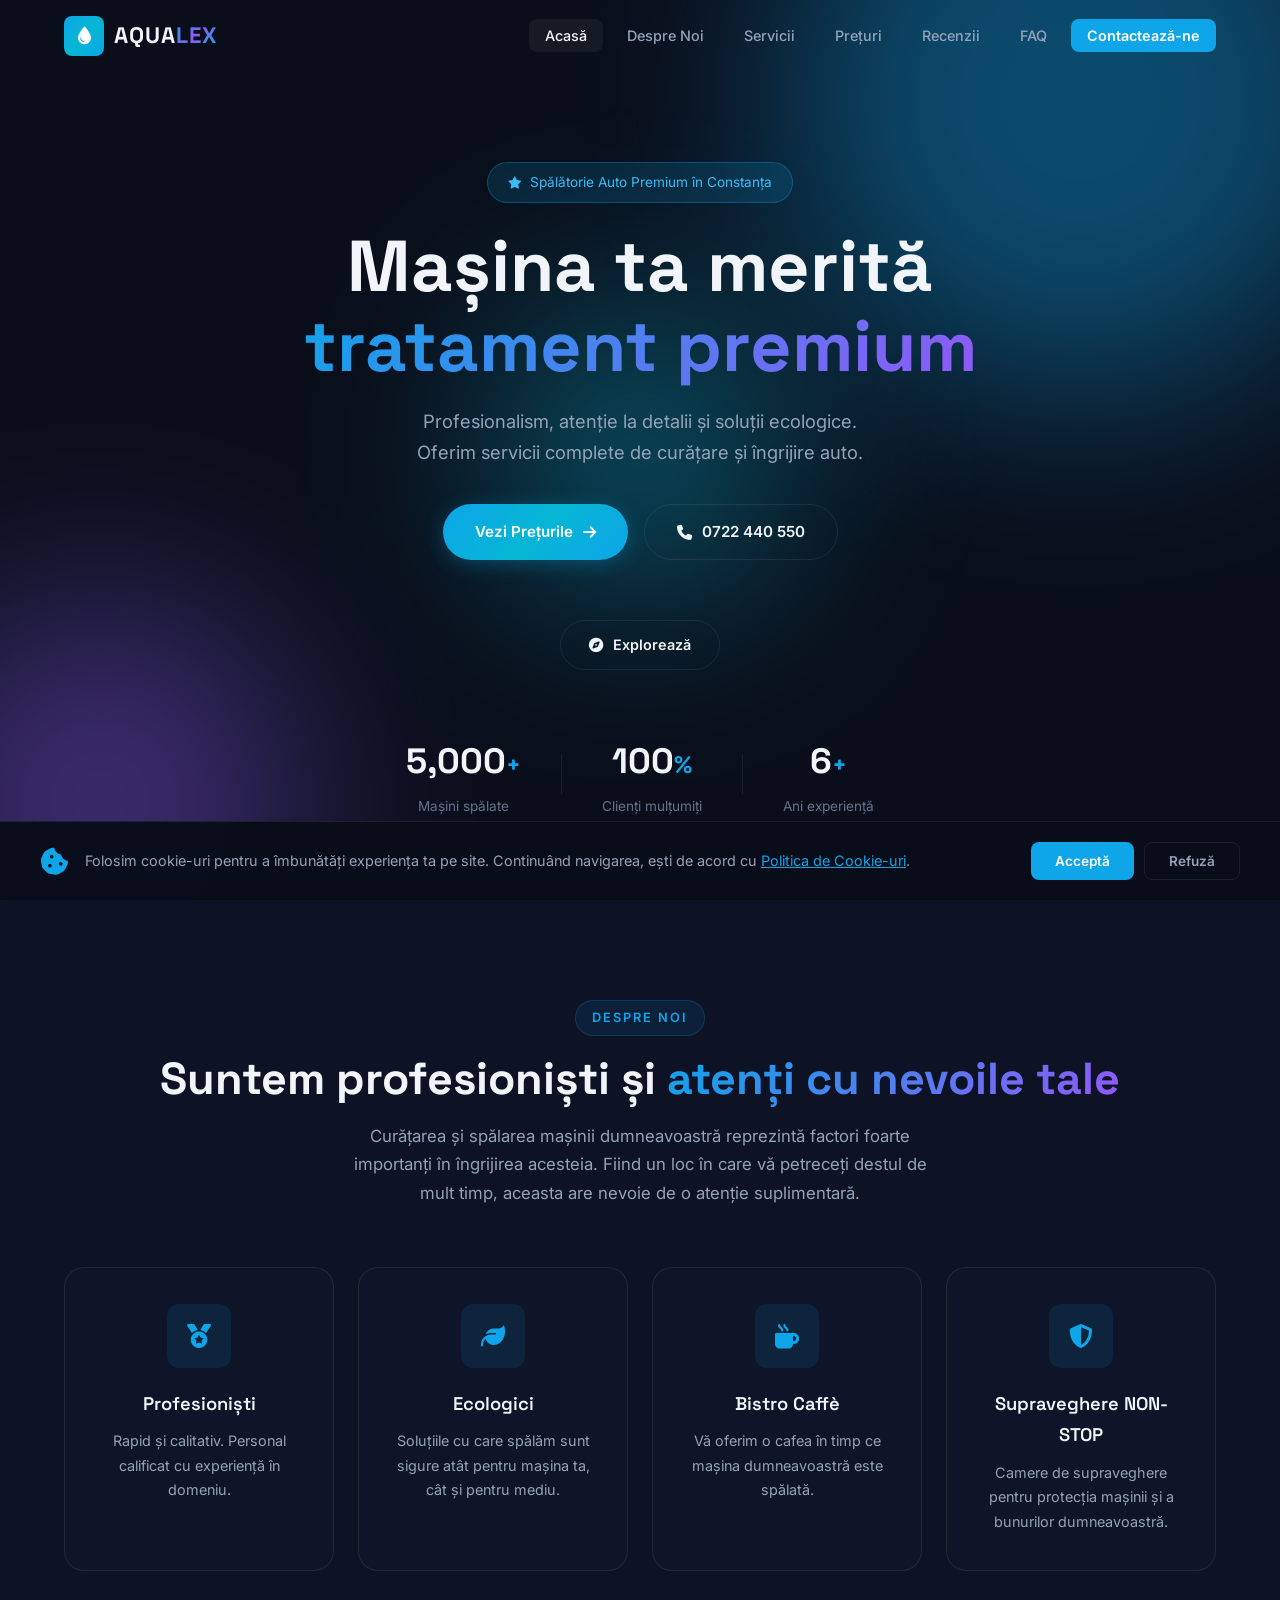
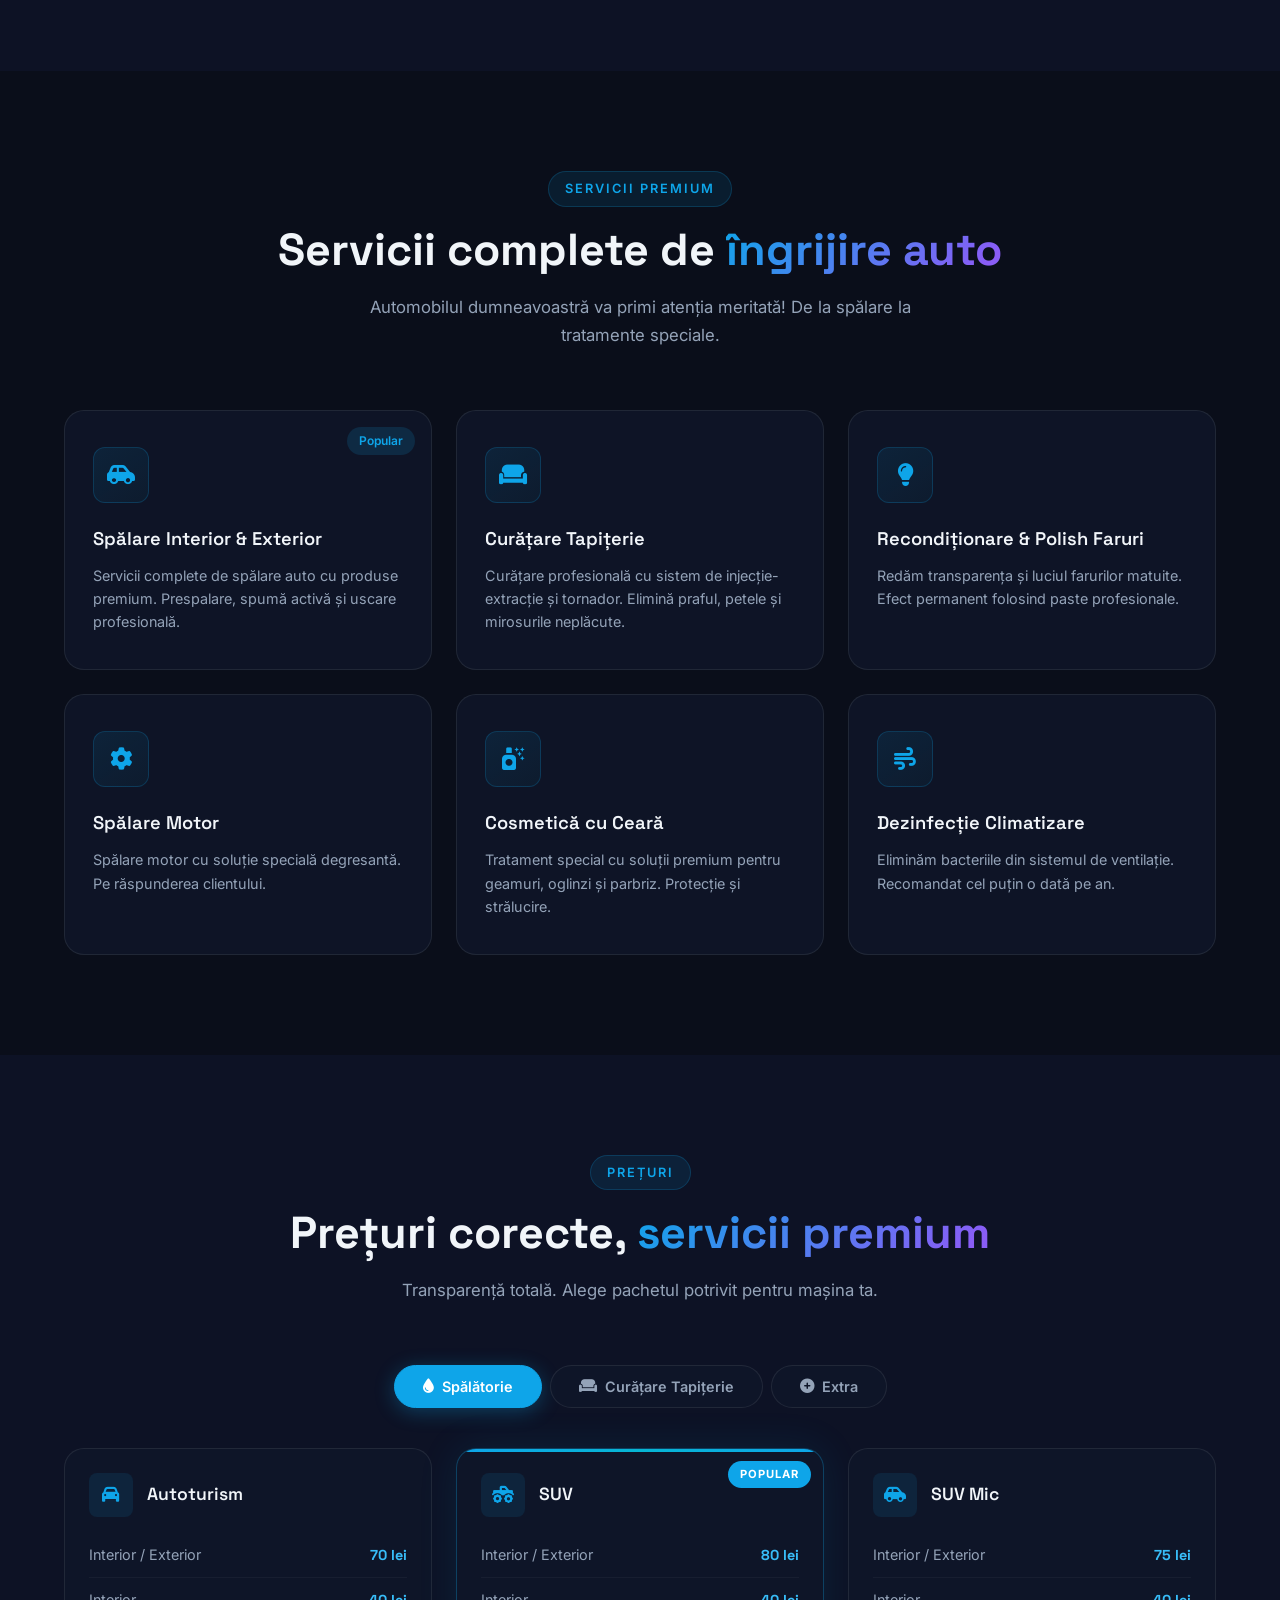
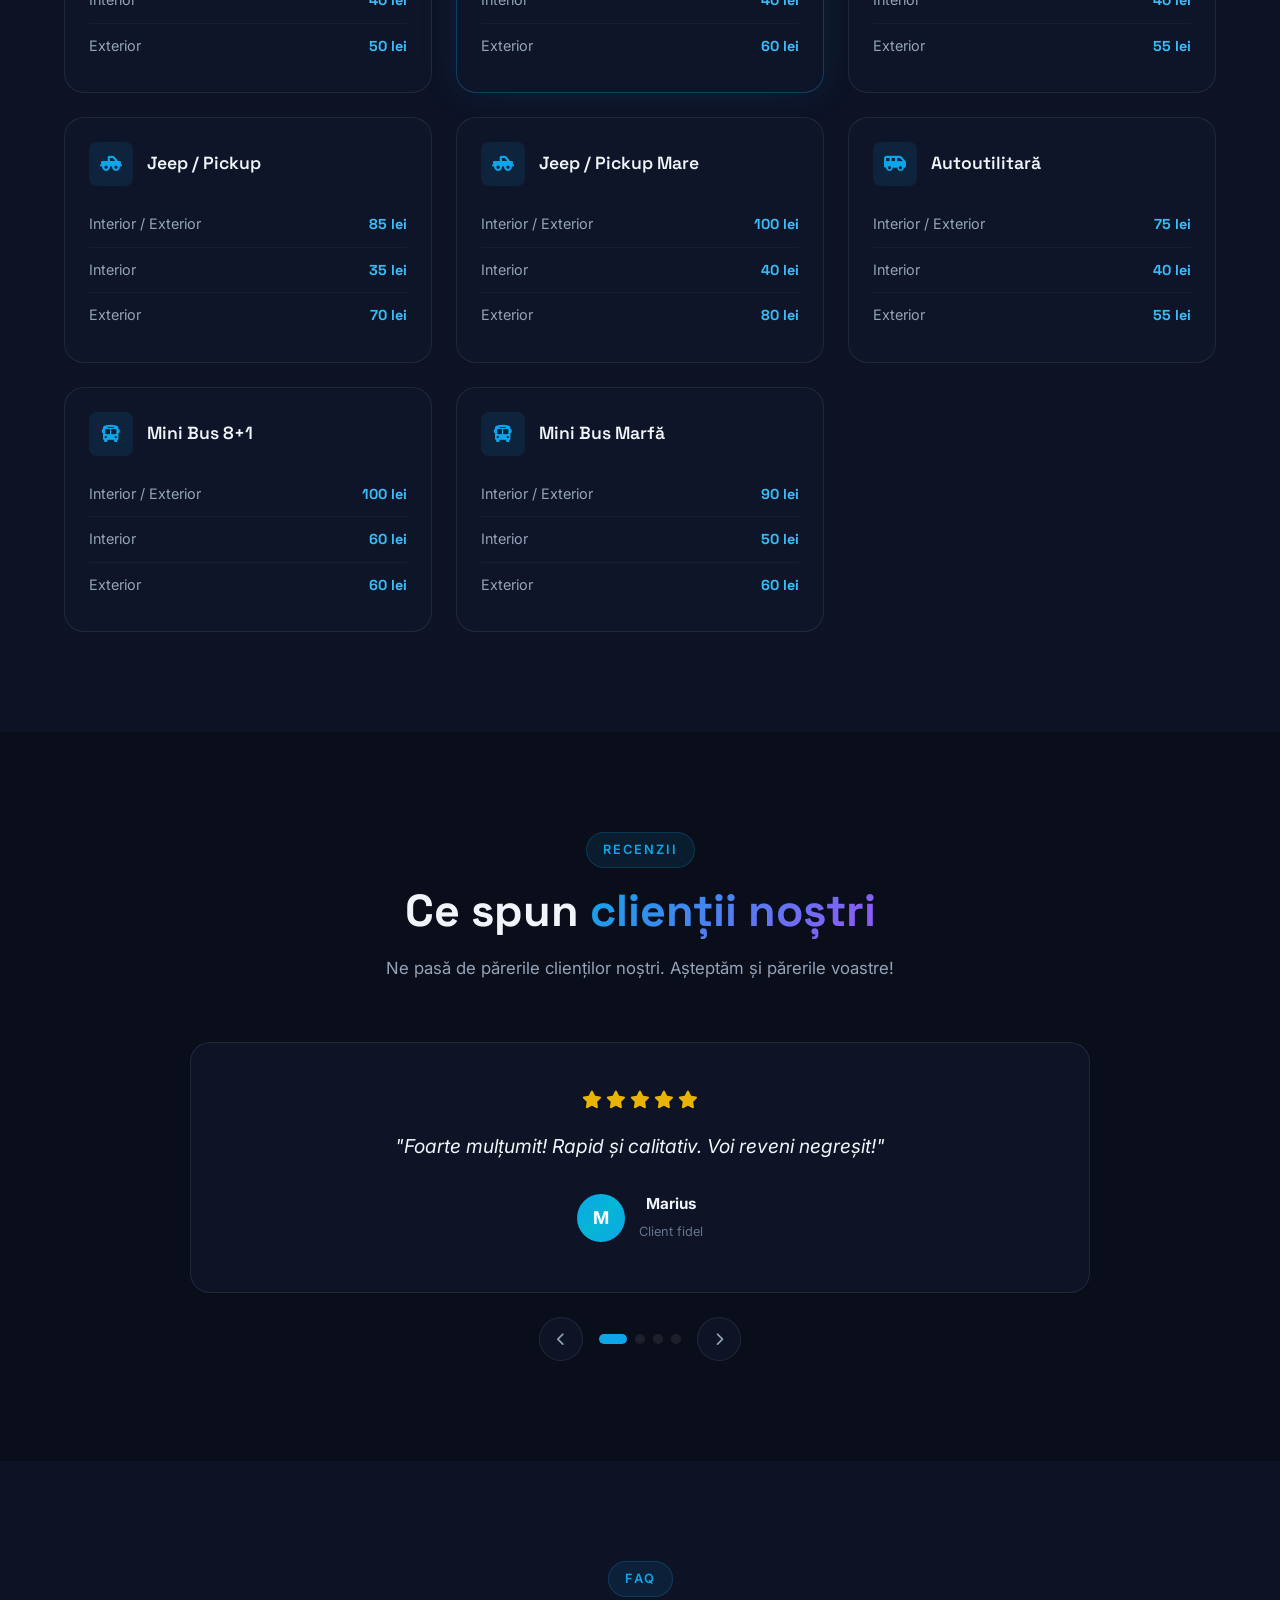
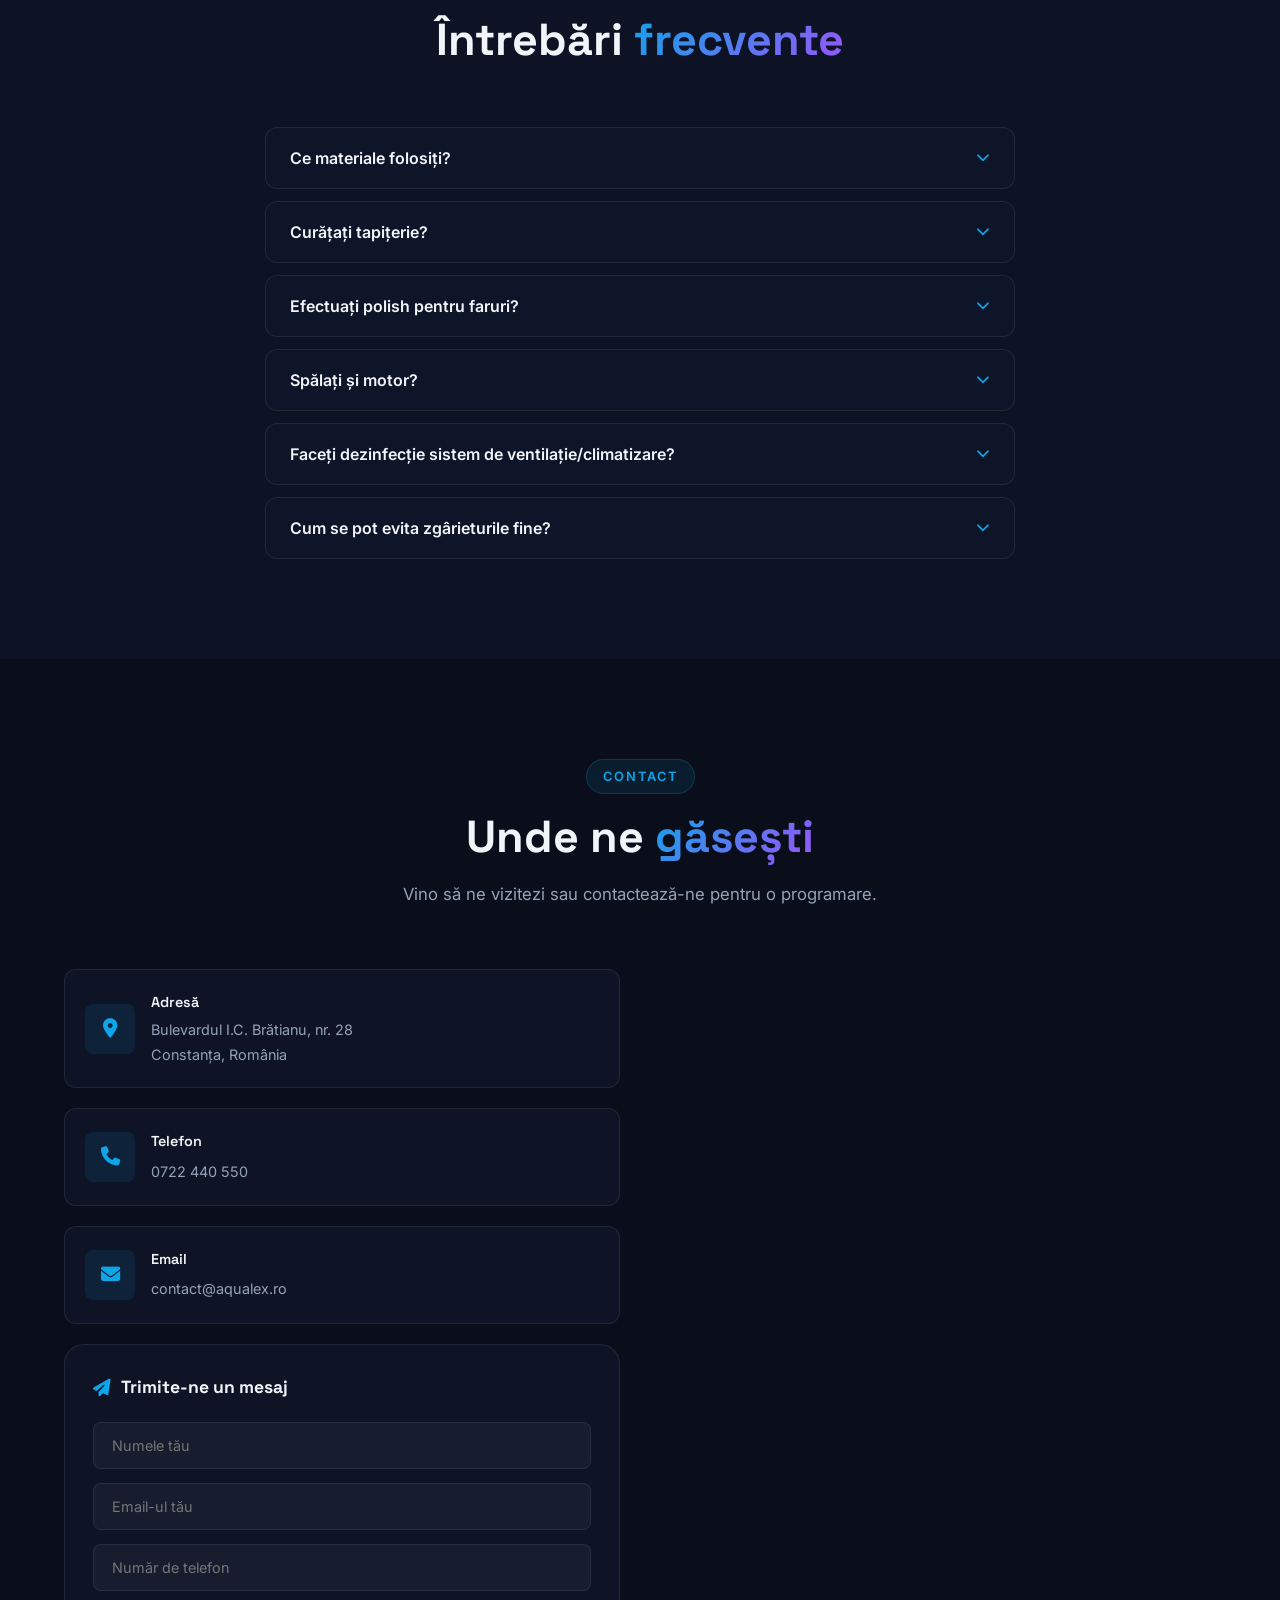
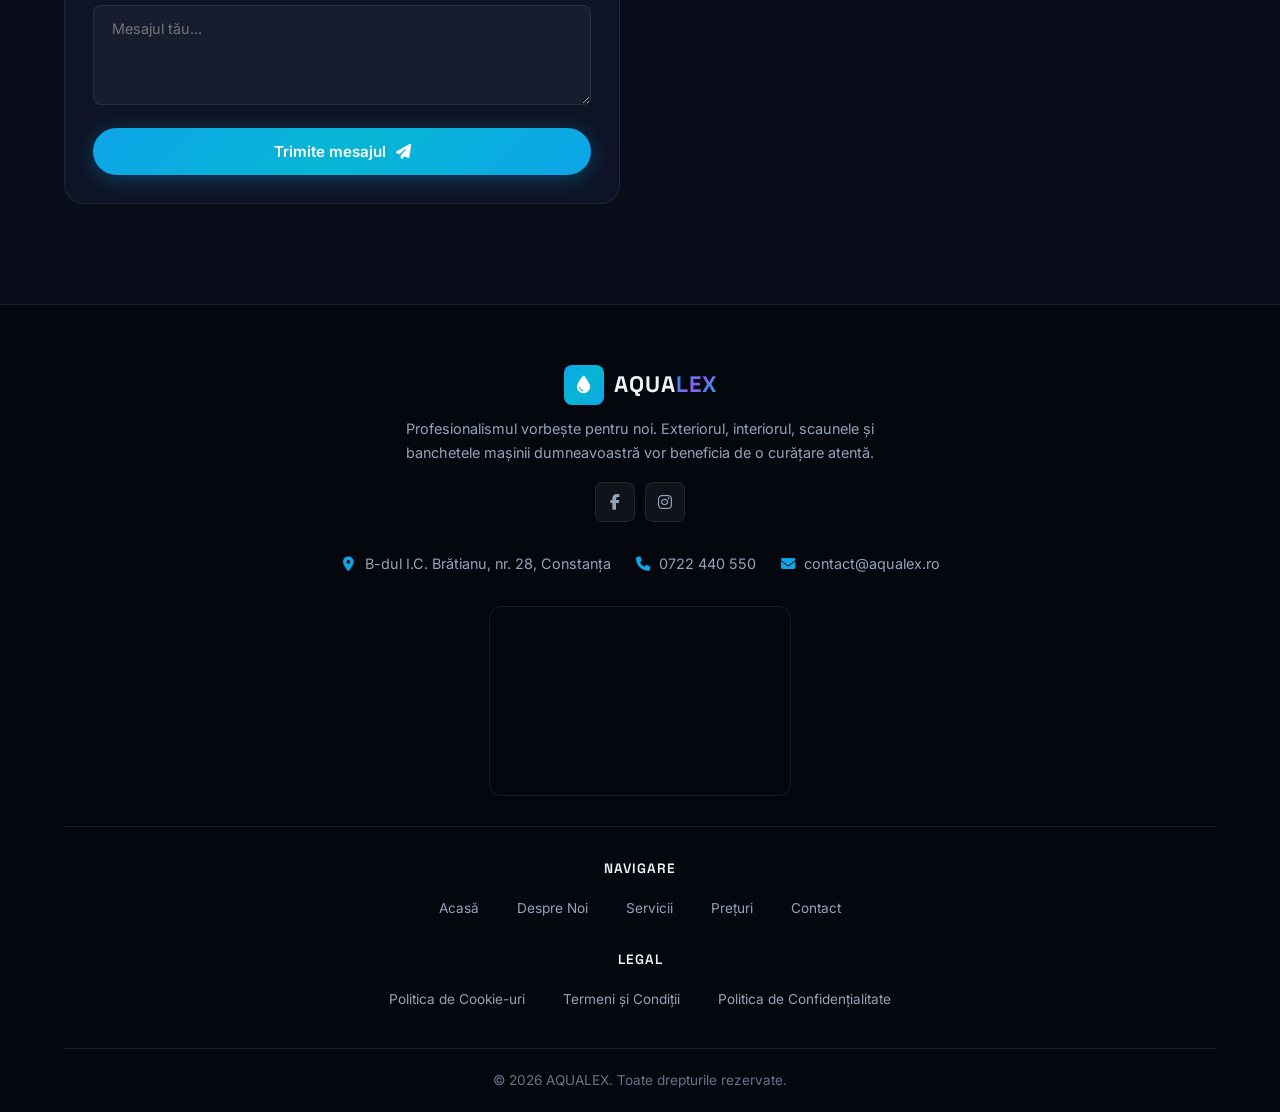
==== commit 3c70873e: "Add mobile pricing accordion + sticky CTA button" ====
--- a/index.html
+++ b/index.html
@@ -247,7 +247,124 @@
 
             <!-- Spalatorie Tab -->
             <div class="pricing-tab active" id="tab-spalatorie">
-                <div class="pricing-grid">
+                <!-- ADDED: Accordion - Mobile view -->
+                <div class="pricing-accordion">
+                    <div class="accordion-group">
+                        <button class="accordion-header">
+                            <div class="accordion-header-content">
+                                <i class="fas fa-car"></i>
+                                <span>Autoturism</span>
+                            </div>
+                            <i class="fas fa-chevron-down accordion-arrow"></i>
+                        </button>
+                        <div class="accordion-body">
+                            <div class="price-row"><span>Interior / Exterior</span><span class="price">70 lei</span></div>
+                            <div class="price-row"><span>Interior</span><span class="price">40 lei</span></div>
+                            <div class="price-row"><span>Exterior</span><span class="price">50 lei</span></div>
+                        </div>
+                    </div>
+                    <div class="accordion-group">
+                        <button class="accordion-header">
+                            <div class="accordion-header-content">
+                                <i class="fas fa-car-side"></i>
+                                <span>SUV Mic</span>
+                            </div>
+                            <i class="fas fa-chevron-down accordion-arrow"></i>
+                        </button>
+                        <div class="accordion-body">
+                            <div class="price-row"><span>Interior / Exterior</span><span class="price">75 lei</span></div>
+                            <div class="price-row"><span>Interior</span><span class="price">40 lei</span></div>
+                            <div class="price-row"><span>Exterior</span><span class="price">55 lei</span></div>
+                        </div>
+                    </div>
+                    <div class="accordion-group">
+                        <button class="accordion-header">
+                            <div class="accordion-header-content">
+                                <i class="fas fa-truck-monster"></i>
+                                <span>SUV</span>
+                            </div>
+                            <span class="accordion-badge">Popular</span>
+                            <i class="fas fa-chevron-down accordion-arrow"></i>
+                        </button>
+                        <div class="accordion-body">
+                            <div class="price-row"><span>Interior / Exterior</span><span class="price">80 lei</span></div>
+                            <div class="price-row"><span>Interior</span><span class="price">40 lei</span></div>
+                            <div class="price-row"><span>Exterior</span><span class="price">60 lei</span></div>
+                        </div>
+                    </div>
+                    <div class="accordion-group">
+                        <button class="accordion-header">
+                            <div class="accordion-header-content">
+                                <i class="fas fa-truck-pickup"></i>
+                                <span>Jeep / Pickup</span>
+                            </div>
+                            <i class="fas fa-chevron-down accordion-arrow"></i>
+                        </button>
+                        <div class="accordion-body">
+                            <div class="price-row"><span>Interior / Exterior</span><span class="price">85 lei</span></div>
+                            <div class="price-row"><span>Interior</span><span class="price">35 lei</span></div>
+                            <div class="price-row"><span>Exterior</span><span class="price">70 lei</span></div>
+                        </div>
+                    </div>
+                    <div class="accordion-group">
+                        <button class="accordion-header">
+                            <div class="accordion-header-content">
+                                <i class="fas fa-truck-pickup"></i>
+                                <span>Jeep / Pickup Mare</span>
+                            </div>
+                            <i class="fas fa-chevron-down accordion-arrow"></i>
+                        </button>
+                        <div class="accordion-body">
+                            <div class="price-row"><span>Interior / Exterior</span><span class="price">100 lei</span></div>
+                            <div class="price-row"><span>Interior</span><span class="price">40 lei</span></div>
+                            <div class="price-row"><span>Exterior</span><span class="price">80 lei</span></div>
+                        </div>
+                    </div>
+                    <div class="accordion-group">
+                        <button class="accordion-header">
+                            <div class="accordion-header-content">
+                                <i class="fas fa-van-shuttle"></i>
+                                <span>Autoutilitară</span>
+                            </div>
+                            <i class="fas fa-chevron-down accordion-arrow"></i>
+                        </button>
+                        <div class="accordion-body">
+                            <div class="price-row"><span>Interior / Exterior</span><span class="price">75 lei</span></div>
+                            <div class="price-row"><span>Interior</span><span class="price">40 lei</span></div>
+                            <div class="price-row"><span>Exterior</span><span class="price">55 lei</span></div>
+                        </div>
+                    </div>
+                    <div class="accordion-group">
+                        <button class="accordion-header">
+                            <div class="accordion-header-content">
+                                <i class="fas fa-bus"></i>
+                                <span>Mini Bus 8+1</span>
+                            </div>
+                            <i class="fas fa-chevron-down accordion-arrow"></i>
+                        </button>
+                        <div class="accordion-body">
+                            <div class="price-row"><span>Interior / Exterior</span><span class="price">100 lei</span></div>
+                            <div class="price-row"><span>Interior</span><span class="price">60 lei</span></div>
+                            <div class="price-row"><span>Exterior</span><span class="price">60 lei</span></div>
+                        </div>
+                    </div>
+                    <div class="accordion-group">
+                        <button class="accordion-header">
+                            <div class="accordion-header-content">
+                                <i class="fas fa-bus"></i>
+                                <span>Mini Bus Marfă</span>
+                            </div>
+                            <i class="fas fa-chevron-down accordion-arrow"></i>
+                        </button>
+                        <div class="accordion-body">
+                            <div class="price-row"><span>Interior / Exterior</span><span class="price">90 lei</span></div>
+                            <div class="price-row"><span>Interior</span><span class="price">50 lei</span></div>
+                            <div class="price-row"><span>Exterior</span><span class="price">60 lei</span></div>
+                        </div>
+                    </div>
+                </div>
+                <!-- Desktop view (hidden on mobile) -->
+                <div class="pricing-grid pricing-desktop">
                     <div class="price-card" data-aos="fade-up">
                         <div class="price-header">
                             <div class="price-icon"><i class="fas fa-car"></i></div>
@@ -414,7 +531,97 @@
 
             <!-- Tapiterie Tab -->
             <div class="pricing-tab" id="tab-tapiterie">
-                <div class="pricing-grid">
+                <!-- ADDED: Accordion - Mobile view -->
+                <div class="pricing-accordion">
+                    <div class="accordion-group">
+                        <button class="accordion-header">
+                            <div class="accordion-header-content">
+                                <i class="fas fa-car"></i>
+                                <span>Autoturisme</span>
+                            </div>
+                            <i class="fas fa-chevron-down accordion-arrow"></i>
+                        </button>
+                        <div class="accordion-body">
+                            <div class="price-row"><span>Curățare integrală</span><span class="price">600 lei</span></div>
+                            <div class="price-row"><span>Scaun / buc (30 min)</span><span class="price">70 lei</span></div>
+                            <div class="price-row"><span>Portiere / buc (20 min)</span><span class="price">50 lei</span></div>
+                            <div class="price-row"><span>Podea / mochetă (2 ore)</span><span class="price">200 lei</span></div>
+                            <div class="price-row"><span>Portbagaj (1 oră)</span><span class="price">100 lei</span></div>
+                            <div class="price-row"><span>Bord (1 oră)</span><span class="price">100 lei</span></div>
+                            <div class="price-row"><span>Degresat geamuri / buc</span><span class="price">25 lei</span></div>
+                            <div class="price-row"><span>Polish faruri / buc</span><span class="price">60 lei</span></div>
+                            <div class="price-row"><span>Tratament piele</span><span class="price">300 lei</span></div>
+                        </div>
+                    </div>
+                    <div class="accordion-group">
+                        <button class="accordion-header">
+                            <div class="accordion-header-content">
+                                <i class="fas fa-car-side"></i>
+                                <span>SUV Mic</span>
+                            </div>
+                            <i class="fas fa-chevron-down accordion-arrow"></i>
+                        </button>
+                        <div class="accordion-body">
+                            <div class="price-row"><span>Curățare integrală</span><span class="price">700 lei</span></div>
+                        </div>
+                    </div>
+                    <div class="accordion-group">
+                        <button class="accordion-header">
+                            <div class="accordion-header-content">
+                                <i class="fas fa-truck-monster"></i>
+                                <span>SUV</span>
+                            </div>
+                            <span class="accordion-badge">SUV</span>
+                            <i class="fas fa-chevron-down accordion-arrow"></i>
+                        </button>
+                        <div class="accordion-body">
+                            <div class="price-row"><span>Curățare integrală</span><span class="price">800 lei</span></div>
+                            <div class="price-row"><span>Scaun / buc (30 min)</span><span class="price">80 lei</span></div>
+                            <div class="price-row"><span>Portiere / buc (20 min)</span><span class="price">60 lei</span></div>
+                            <div class="price-row"><span>Podea / mochetă (2 ore)</span><span class="price">300 lei</span></div>
+                            <div class="price-row"><span>Portbagaj (1 oră)</span><span class="price">150 lei</span></div>
+                            <div class="price-row"><span>Bord (1 oră)</span><span class="price">150 lei</span></div>
+                            <div class="price-row"><span>Degresat geamuri / buc</span><span class="price">25 lei</span></div>
+                            <div class="price-row"><span>Polish faruri / buc</span><span class="price">60 lei</span></div>
+                            <div class="price-row"><span>Tratament piele</span><span class="price">400 lei</span></div>
+                        </div>
+                    </div>
+                    <div class="accordion-group">
+                        <button class="accordion-header">
+                            <div class="accordion-header-content">
+                                <i class="fas fa-van-shuttle"></i>
+                                <span>Furgonetă tip Papuc</span>
+                            </div>
+                            <i class="fas fa-chevron-down accordion-arrow"></i>
+                        </button>
+                        <div class="accordion-body">
+                            <div class="price-row"><span>Curățare integrală</span><span class="price">400 lei</span></div>
+                            <div class="price-row"><span>Scaun / buc (30 min)</span><span class="price">70 lei</span></div>
+                            <div class="price-row"><span>Portiere / buc (20 min)</span><span class="price">50 lei</span></div>
+                            <div class="price-row"><span>Bord (1 oră)</span><span class="price">100 lei</span></div>
+                            <div class="price-row"><span>Degresat geamuri / buc</span><span class="price">25 lei</span></div>
+                            <div class="price-row"><span>Polish faruri / buc</span><span class="price">60 lei</span></div>
+                        </div>
+                    </div>
+                    <div class="accordion-group">
+                        <button class="accordion-header">
+                            <div class="accordion-header-content">
+                                <i class="fas fa-bus"></i>
+                                <span>Microbus 8+1</span>
+                            </div>
+                            <i class="fas fa-chevron-down accordion-arrow"></i>
+                        </button>
+                        <div class="accordion-body">
+                            <div class="price-row"><span>Scaun / buc (30 min)</span><span class="price">80 lei</span></div>
+                            <div class="price-row"><span>Portiere / buc (20 min)</span><span class="price">60 lei</span></div>
+                            <div class="price-row"><span>Bord (1 oră)</span><span class="price">150 lei</span></div>
+                            <div class="price-row"><span>Degresat geamuri / buc</span><span class="price">25 lei</span></div>
+                            <div class="price-row"><span>Polish faruri / buc</span><span class="price">60 lei</span></div>
+                        </div>
+                    </div>
+                </div>
+                <!-- Desktop view (hidden on mobile) -->
+                <div class="pricing-grid pricing-desktop">
                     <div class="price-card" data-aos="fade-up">
                         <div class="price-header">
                             <div class="price-icon"><i class="fas fa-car"></i></div>
@@ -581,7 +788,53 @@
 
             <!-- Extra Tab -->
             <div class="pricing-tab" id="tab-extra">
-                <div class="pricing-grid pricing-grid-compact">
+                <!-- ADDED: Accordion - Mobile view -->
+                <div class="pricing-accordion">
+                    <div class="accordion-group">
+                        <button class="accordion-header">
+                            <div class="accordion-header-content">
+                                <i class="fas fa-gear"></i>
+                                <span>Spălare Motor</span>
+                            </div>
+                            <i class="fas fa-chevron-down accordion-arrow"></i>
+                        </button>
+                        <div class="accordion-body">
+                            <div class="price-note">Pe răspunderea clientului</div>
+                            <div class="price-row"><span>Autoturisme</span><span class="price">50 lei</span></div>
+                            <div class="price-row"><span>Alte categorii</span><span class="price">70 lei</span></div>
+                        </div>
+                    </div>
+                    <div class="accordion-group">
+                        <button class="accordion-header">
+                            <div class="accordion-header-content">
+                                <i class="fas fa-motorcycle"></i>
+                                <span>Motociclete & ATV</span>
+                            </div>
+                            <i class="fas fa-chevron-down accordion-arrow"></i>
+                        </button>
+                        <div class="accordion-body">
+                            <div class="price-row"><span>Motocicletă</span><span class="price">40 lei</span></div>
+                            <div class="price-row"><span>Scuter</span><span class="price">30 lei</span></div>
+                            <div class="price-row"><span>ATV</span><span class="price">50 lei</span></div>
+                            <div class="price-row"><span>Skijet</span><span class="price">40 lei</span></div>
+                        </div>
+                    </div>
+                    <div class="accordion-group">
+                        <button class="accordion-header">
+                            <div class="accordion-header-content">
+                                <i class="fas fa-plus"></i>
+                                <span>Extra</span>
+                            </div>
+                            <i class="fas fa-chevron-down accordion-arrow"></i>
+                        </button>
+                        <div class="accordion-body">
+                            <div class="price-row"><span>Mașină foarte murdară (extra)</span><span class="price">30 lei</span></div>
+                            <div class="price-row"><span>Roată rezervă / buc</span><span class="price">5 lei</span></div>
+                        </div>
+                    </div>
+                </div>
+                <!-- Desktop view (hidden on mobile) -->
+                <div class="pricing-grid pricing-grid-compact pricing-desktop">
                     <div class="price-card" data-aos="fade-up">
                         <div class="price-header">
                             <div class="price-icon"><i class="fas fa-gear"></i></div>
@@ -920,6 +1173,12 @@
         <i class="fas fa-chevron-up"></i>
     </button>
 
+    <!-- ADDED: Sticky CTA - Mobile only -->
+    <a href="tel:0722440550" id="sticky-cta" class="sticky-cta">
+        <i class="fas fa-phone"></i>
+        <span>Programează-te telefonic</span>
+    </a>
+
     <script src="script.js"></script>
 </body>
 </html>
--- a/styles.css
+++ b/styles.css
@@ -1449,6 +1449,123 @@
     font-size: 0.85rem;
 }
 
+/* ADDED: Accordion - Pricing Mobile */
+.pricing-accordion {
+    display: none;
+}
+
+.accordion-group {
+    background: var(--bg-card);
+    border: 1px solid var(--glass-border);
+    border-radius: var(--radius-md);
+    margin-bottom: 10px;
+    overflow: hidden;
+    transition: var(--transition);
+}
+
+.accordion-group:hover,
+.accordion-group.active {
+    border-color: rgba(14, 165, 233, 0.2);
+}
+
+.accordion-header {
+    width: 100%;
+    display: flex;
+    align-items: center;
+    justify-content: space-between;
+    padding: 16px 20px;
+    background: rgba(14, 165, 233, 0.05);
+    border: none;
+    color: var(--text-primary);
+    font-family: var(--font-main);
+    font-size: 0.95rem;
+    font-weight: 600;
+    cursor: pointer;
+    gap: 12px;
+}
+
+.accordion-header-content {
+    display: flex;
+    align-items: center;
+    gap: 12px;
+}
+
+.accordion-header-content i {
+    color: var(--primary);
+    font-size: 1.1rem;
+    width: 20px;
+    text-align: center;
+}
+
+.accordion-badge {
+    padding: 3px 10px;
+    background: var(--primary);
+    color: white;
+    font-size: 0.65rem;
+    font-weight: 700;
+    border-radius: 50px;
+    text-transform: uppercase;
+    letter-spacing: 1px;
+}
+
+.accordion-arrow {
+    color: var(--primary);
+    font-size: 0.8rem;
+    transition: transform 0.3s ease;
+    flex-shrink: 0;
+}
+
+.accordion-group.active .accordion-arrow {
+    transform: rotate(180deg);
+}
+
+.accordion-body {
+    max-height: 0;
+    overflow: hidden;
+    transition: max-height 0.3s ease;
+}
+
+.accordion-body .price-row {
+    padding: 10px 20px;
+}
+
+.accordion-body .price-note {
+    margin: 8px 20px;
+}
+
+/* ADDED: Sticky CTA - Mobile only */
+.sticky-cta {
+    display: none;
+    position: fixed;
+    bottom: 0;
+    left: 0;
+    right: 0;
+    z-index: 9998;
+    background: var(--primary);
+    color: white;
+    text-align: center;
+    padding: 16px 24px;
+    font-family: var(--font-main);
+    font-size: 1rem;
+    font-weight: 700;
+    align-items: center;
+    justify-content: center;
+    gap: 10px;
+    box-shadow: 0 -4px 20px rgba(0, 0, 0, 0.4);
+    transform: translateY(100%);
+    transition: transform 0.4s cubic-bezier(0.4, 0, 0.2, 1);
+    text-decoration: none;
+    border-radius: 0;
+}
+
+.sticky-cta.visible {
+    transform: translateY(0);
+}
+
+.sticky-cta i {
+    font-size: 1rem;
+}
+
 /* ===== Back to Top ===== */
 .back-to-top {
     position: fixed;
@@ -1616,6 +1733,29 @@
         grid-template-columns: 1fr;
     }
     
+    /* ADDED: Accordion visible on mobile, hide desktop grid */
+    .pricing-accordion {
+        display: block;
+    }
+    
+    .pricing-desktop {
+        display: none !important;
+    }
+    
+    /* ADDED: Sticky CTA visible on mobile */
+    .sticky-cta {
+        display: flex;
+    }
+    
+    /* ADDED: Bottom padding so sticky CTA doesn't cover content */
+    body {
+        padding-bottom: 60px;
+    }
+    
+    .back-to-top {
+        bottom: 70px;
+    }
+    
     .footer-map {
         max-width: 100%;
     }
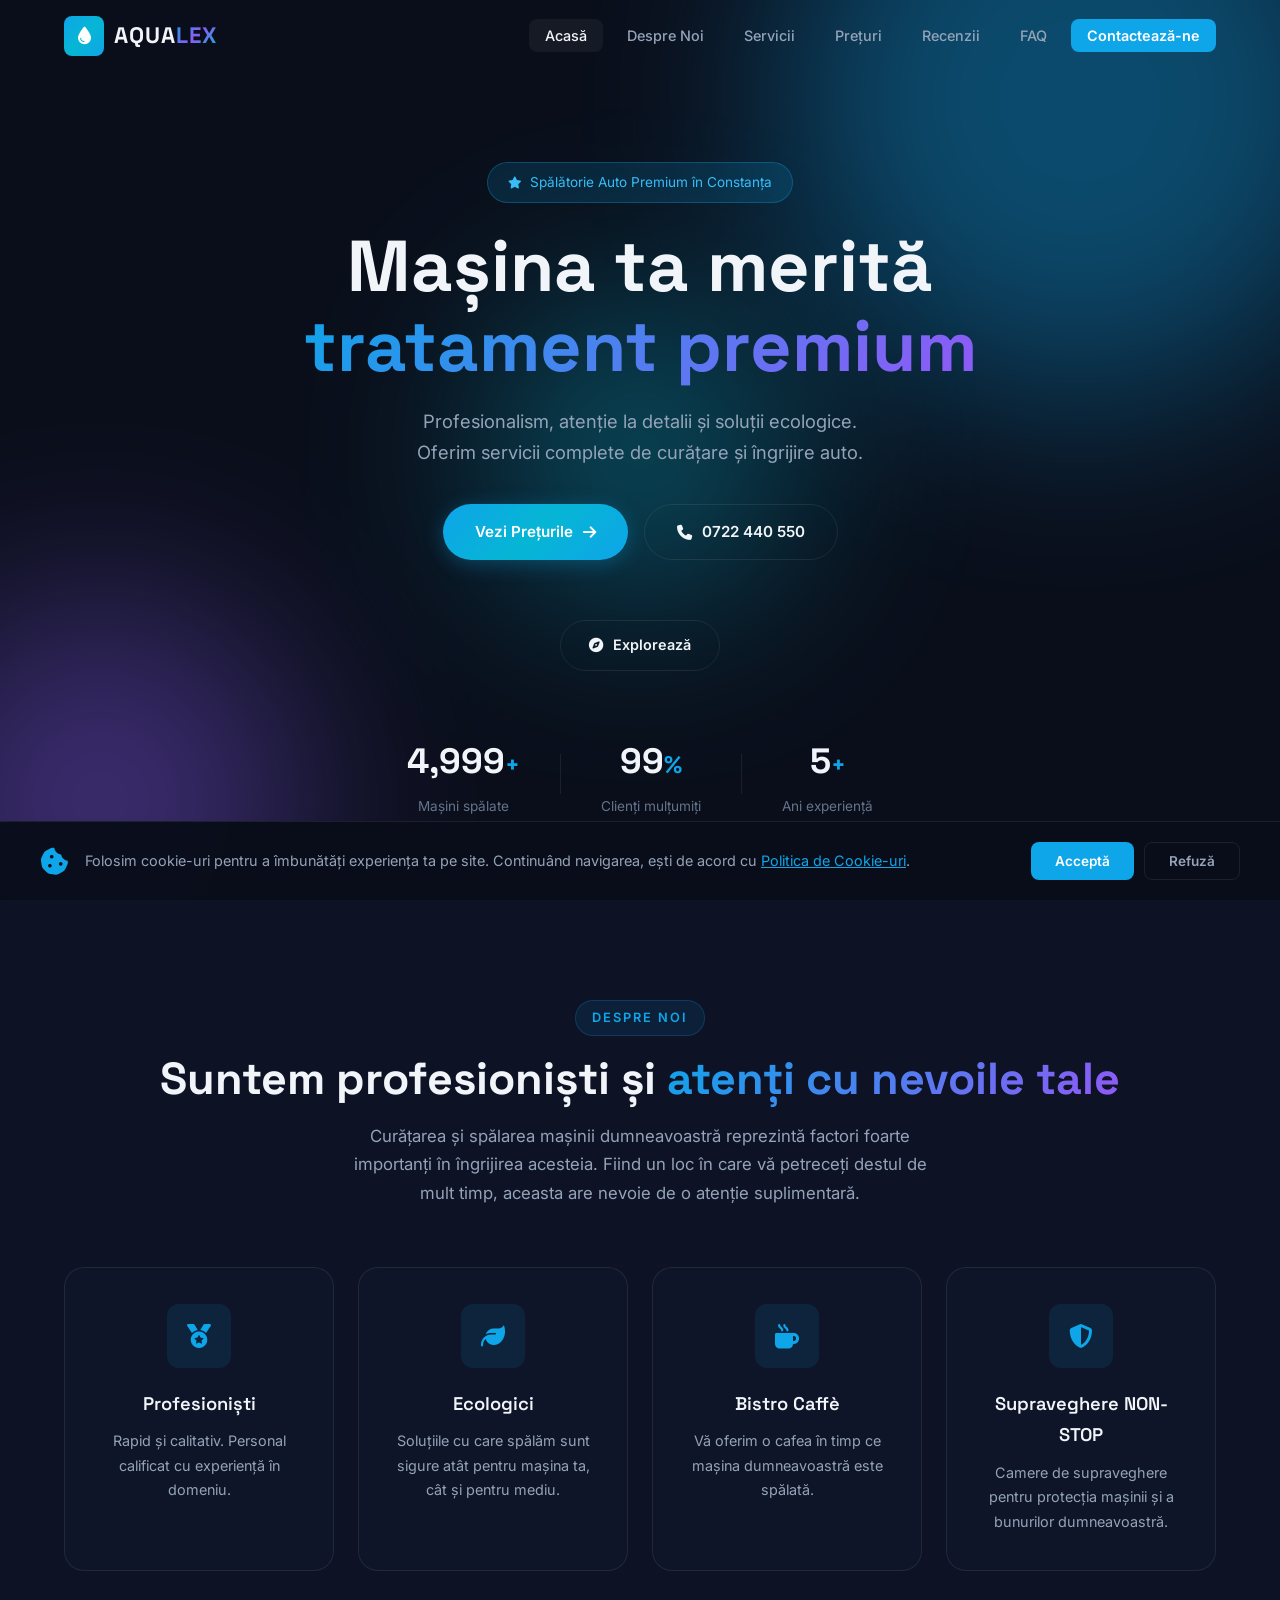
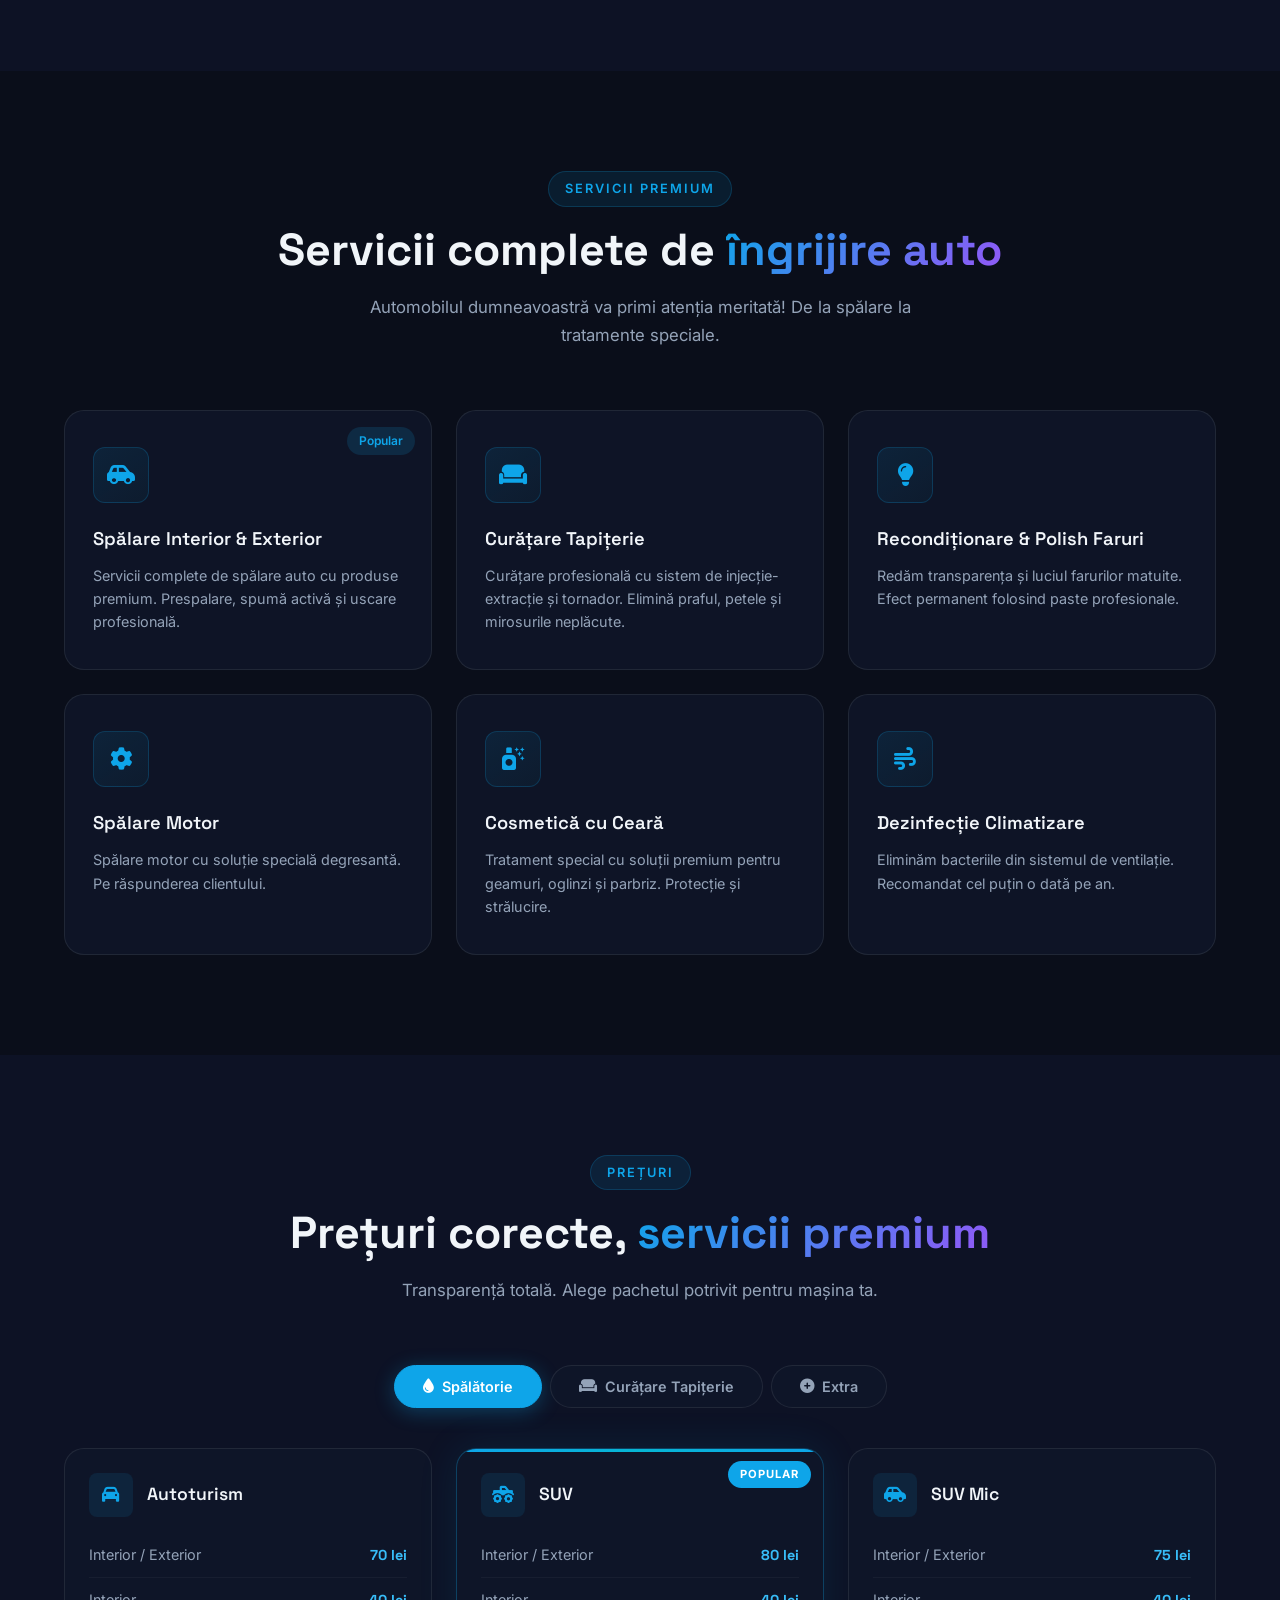
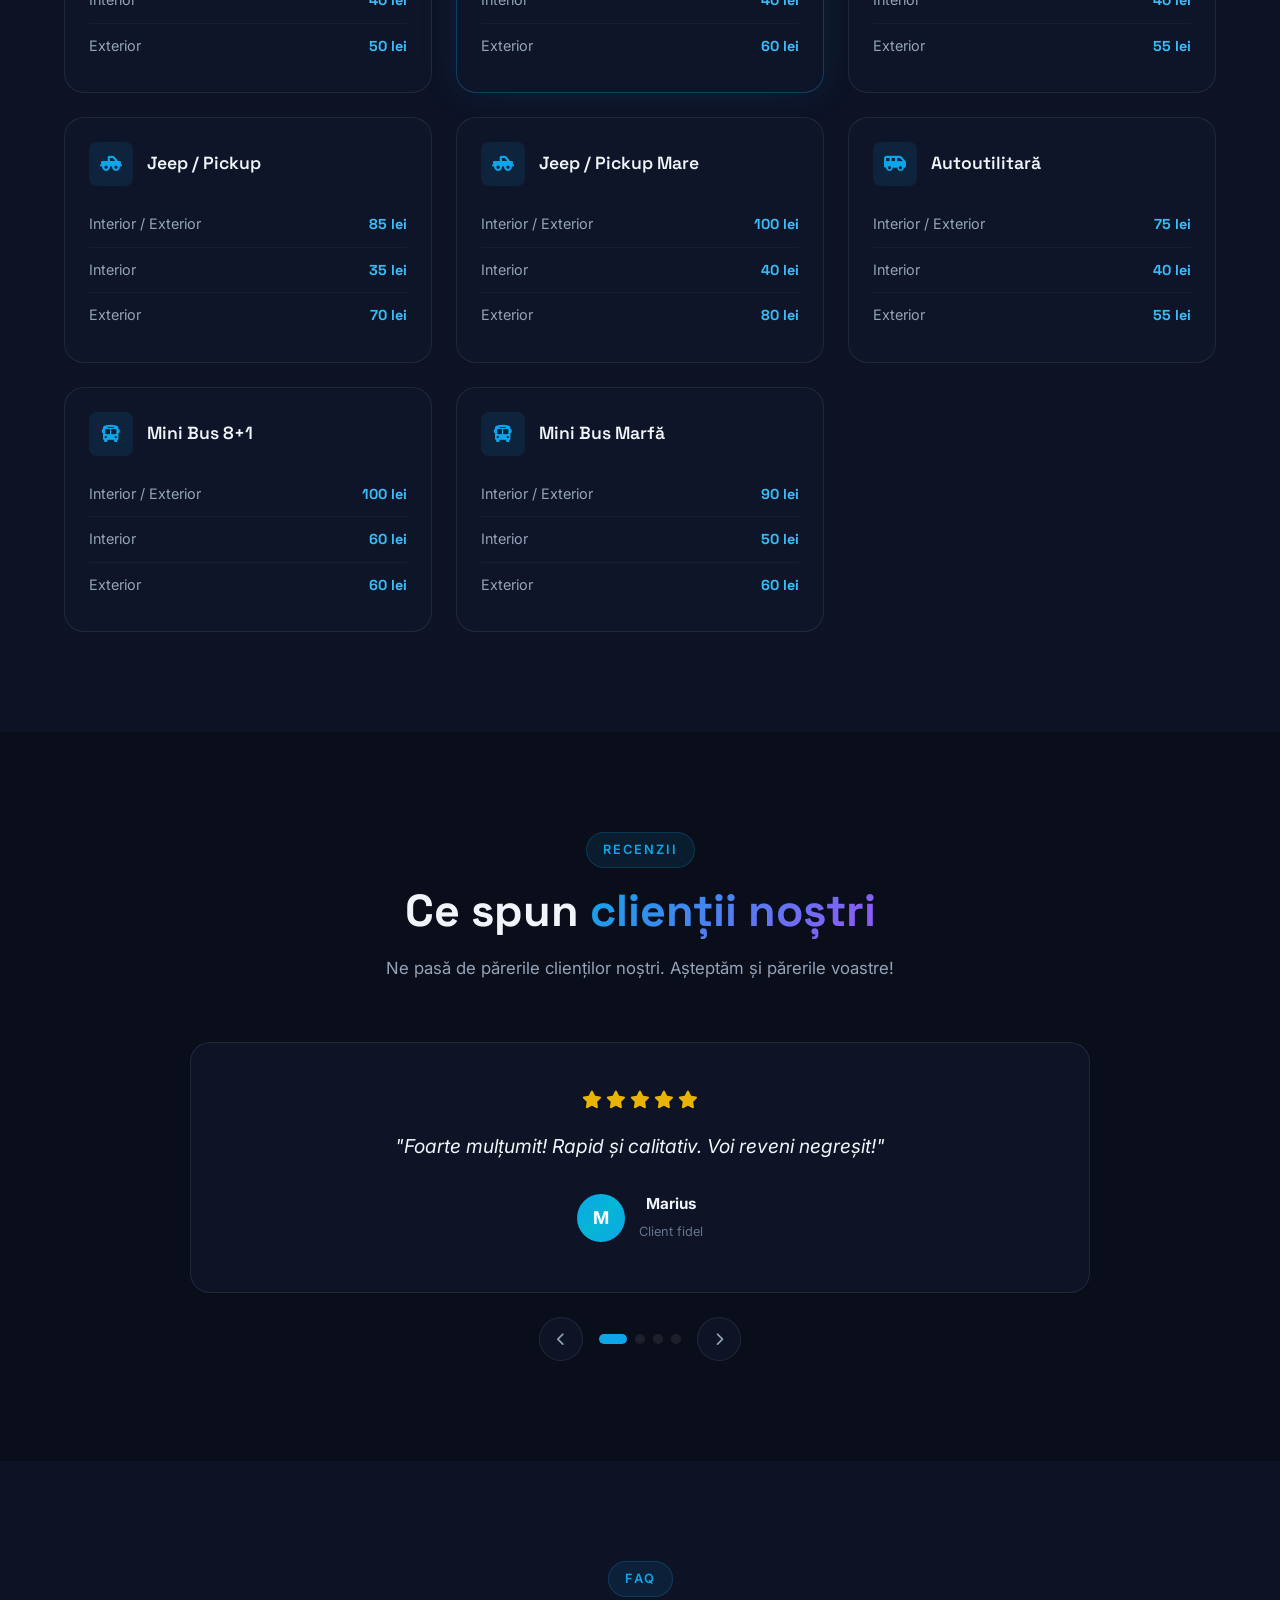
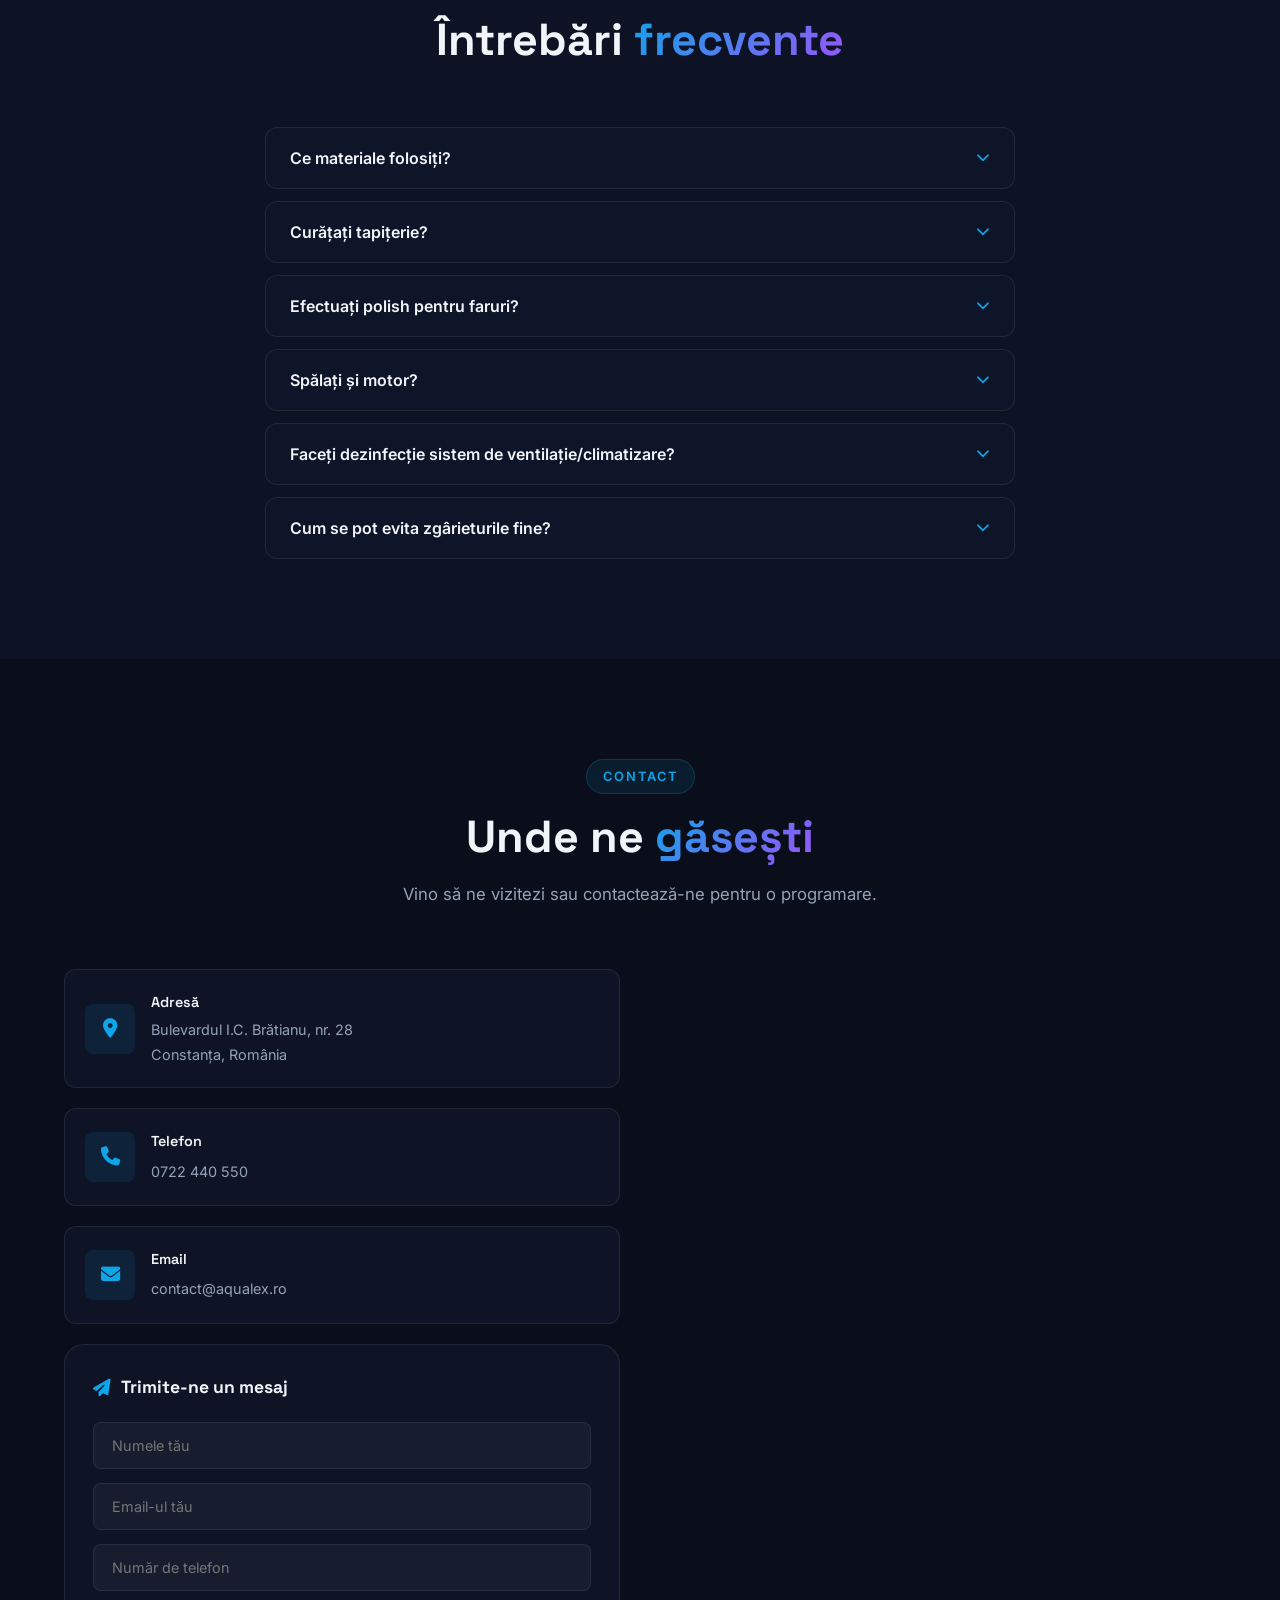
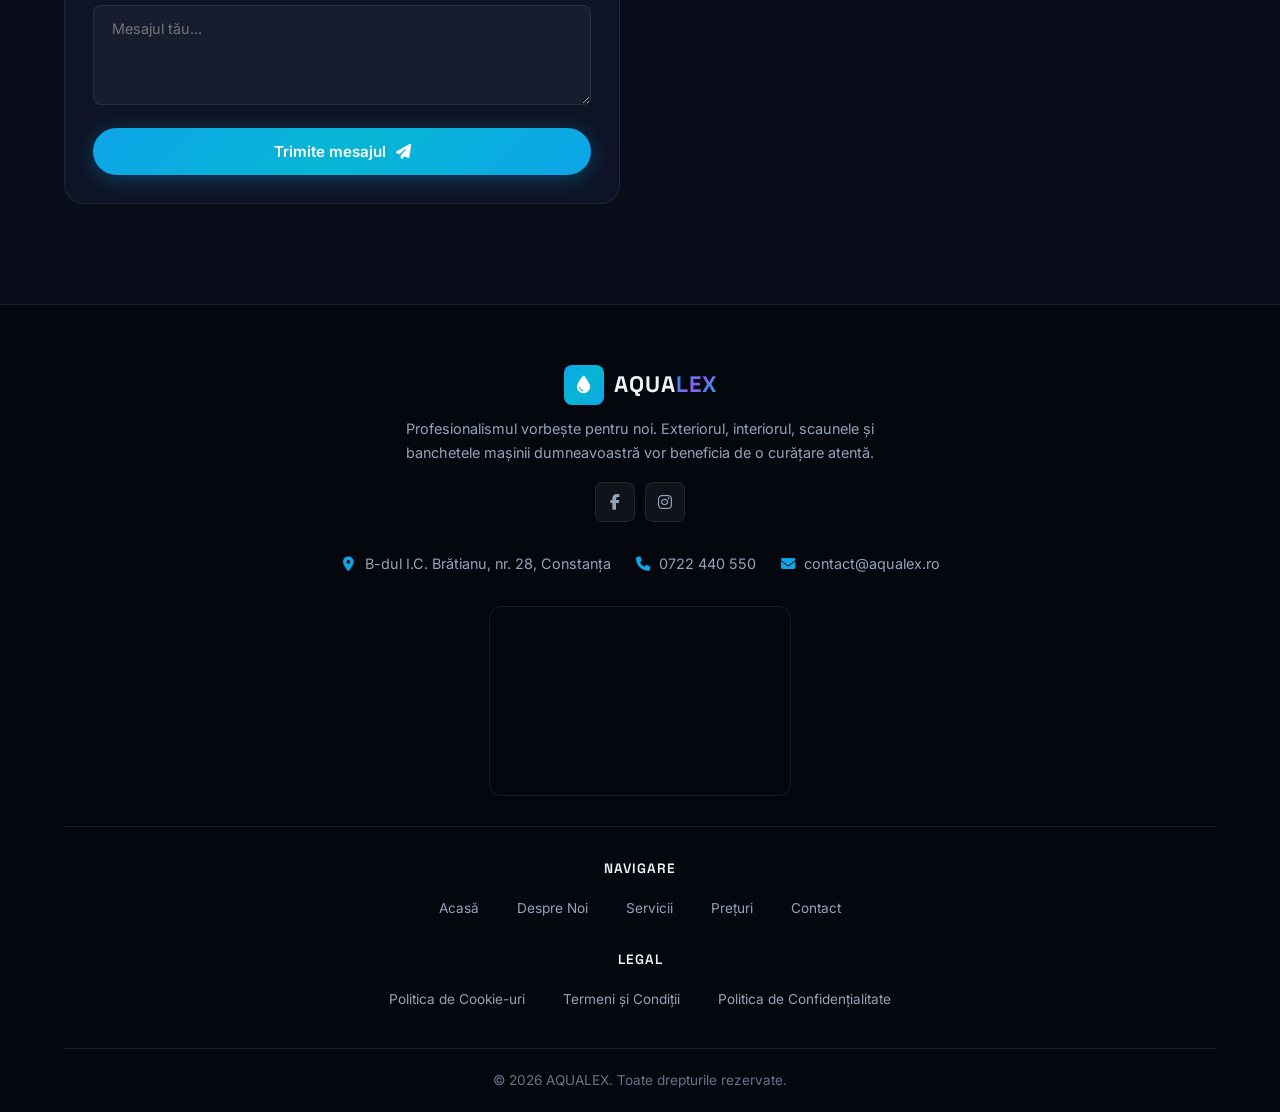
==== commit 9de14be2: "Fix address link to correct Google share URL" ====
--- a/index.html
+++ b/index.html
@@ -1045,7 +1045,7 @@
             </div>
             <div class="contact-grid contact-grid-single">
                 <div class="contact-info" data-aos="fade-up">
-                    <a href="https://share.google/jjamtR3uKxv9wBaMS" target="_blank" rel="noopener noreferrer" class="contact-card">
+                    <a href="https://share.google/CLCnMtFPyaITfxp1G" target="_blank" rel="noopener noreferrer" class="contact-card">
                         <div class="contact-icon">
                             <i class="fas fa-location-dot"></i>
                         </div>
@@ -1115,7 +1115,7 @@
                     </div>
                 </div>
                 <div class="footer-contact-row">
-                    <a href="https://share.google/jjamtR3uKxv9wBaMS" target="_blank" rel="noopener noreferrer" class="footer-contact-item">
+                    <a href="https://share.google/CLCnMtFPyaITfxp1G" target="_blank" rel="noopener noreferrer" class="footer-contact-item">
                         <i class="fas fa-location-dot"></i>
                         <span>B-dul I.C. Brătianu, nr. 28, Constanța</span>
                     </a>
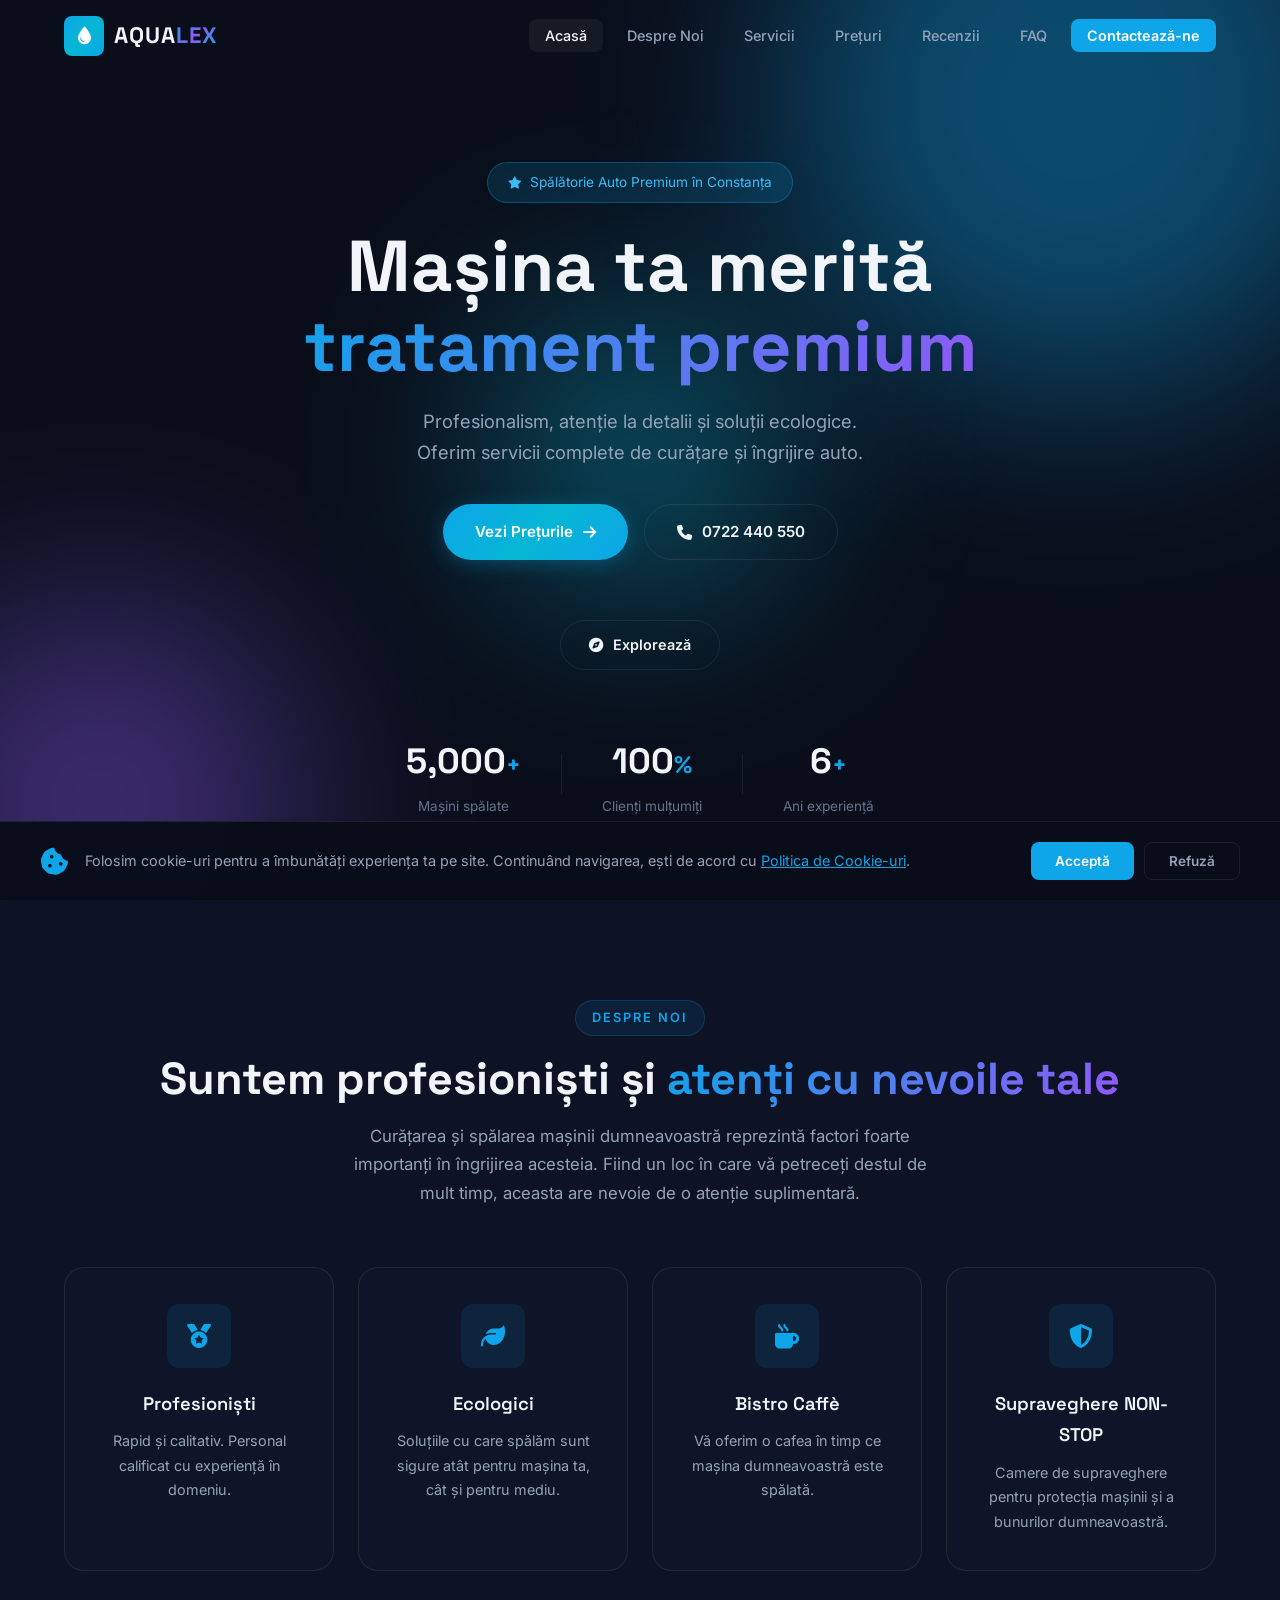
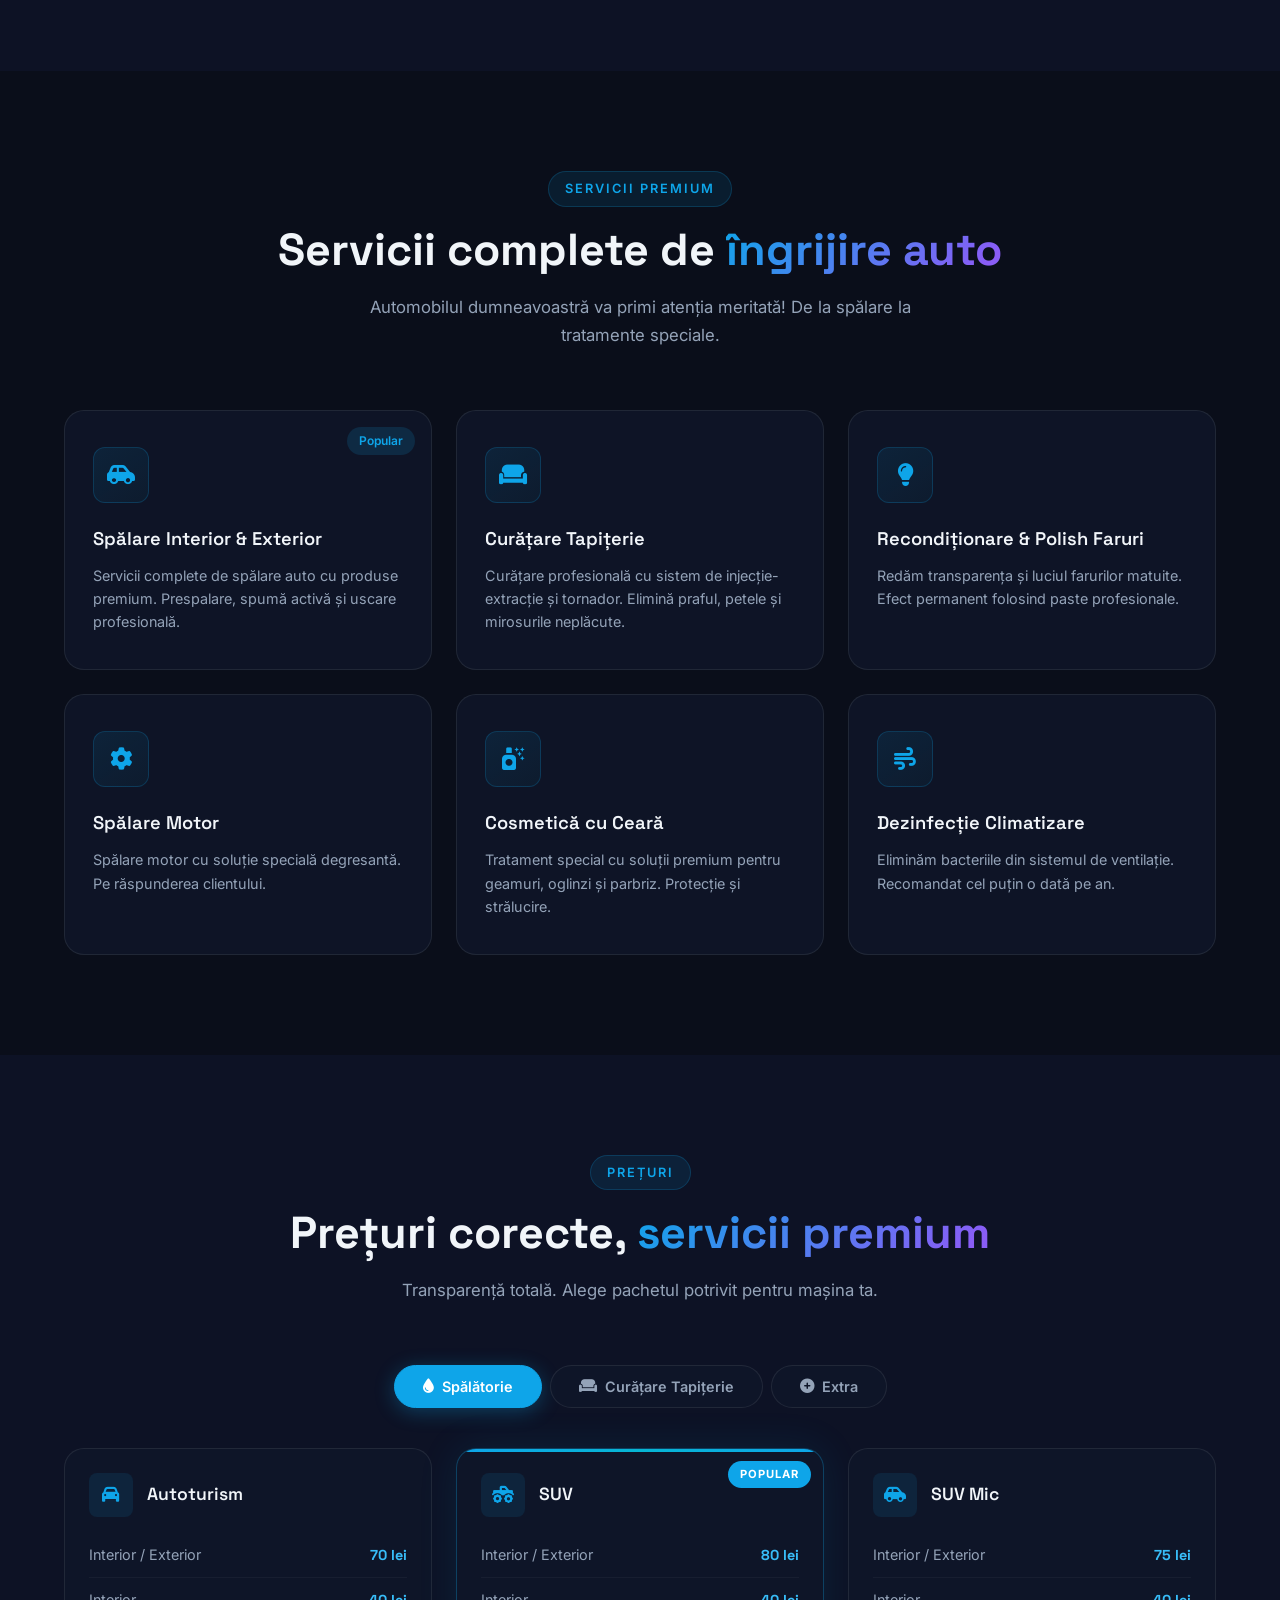
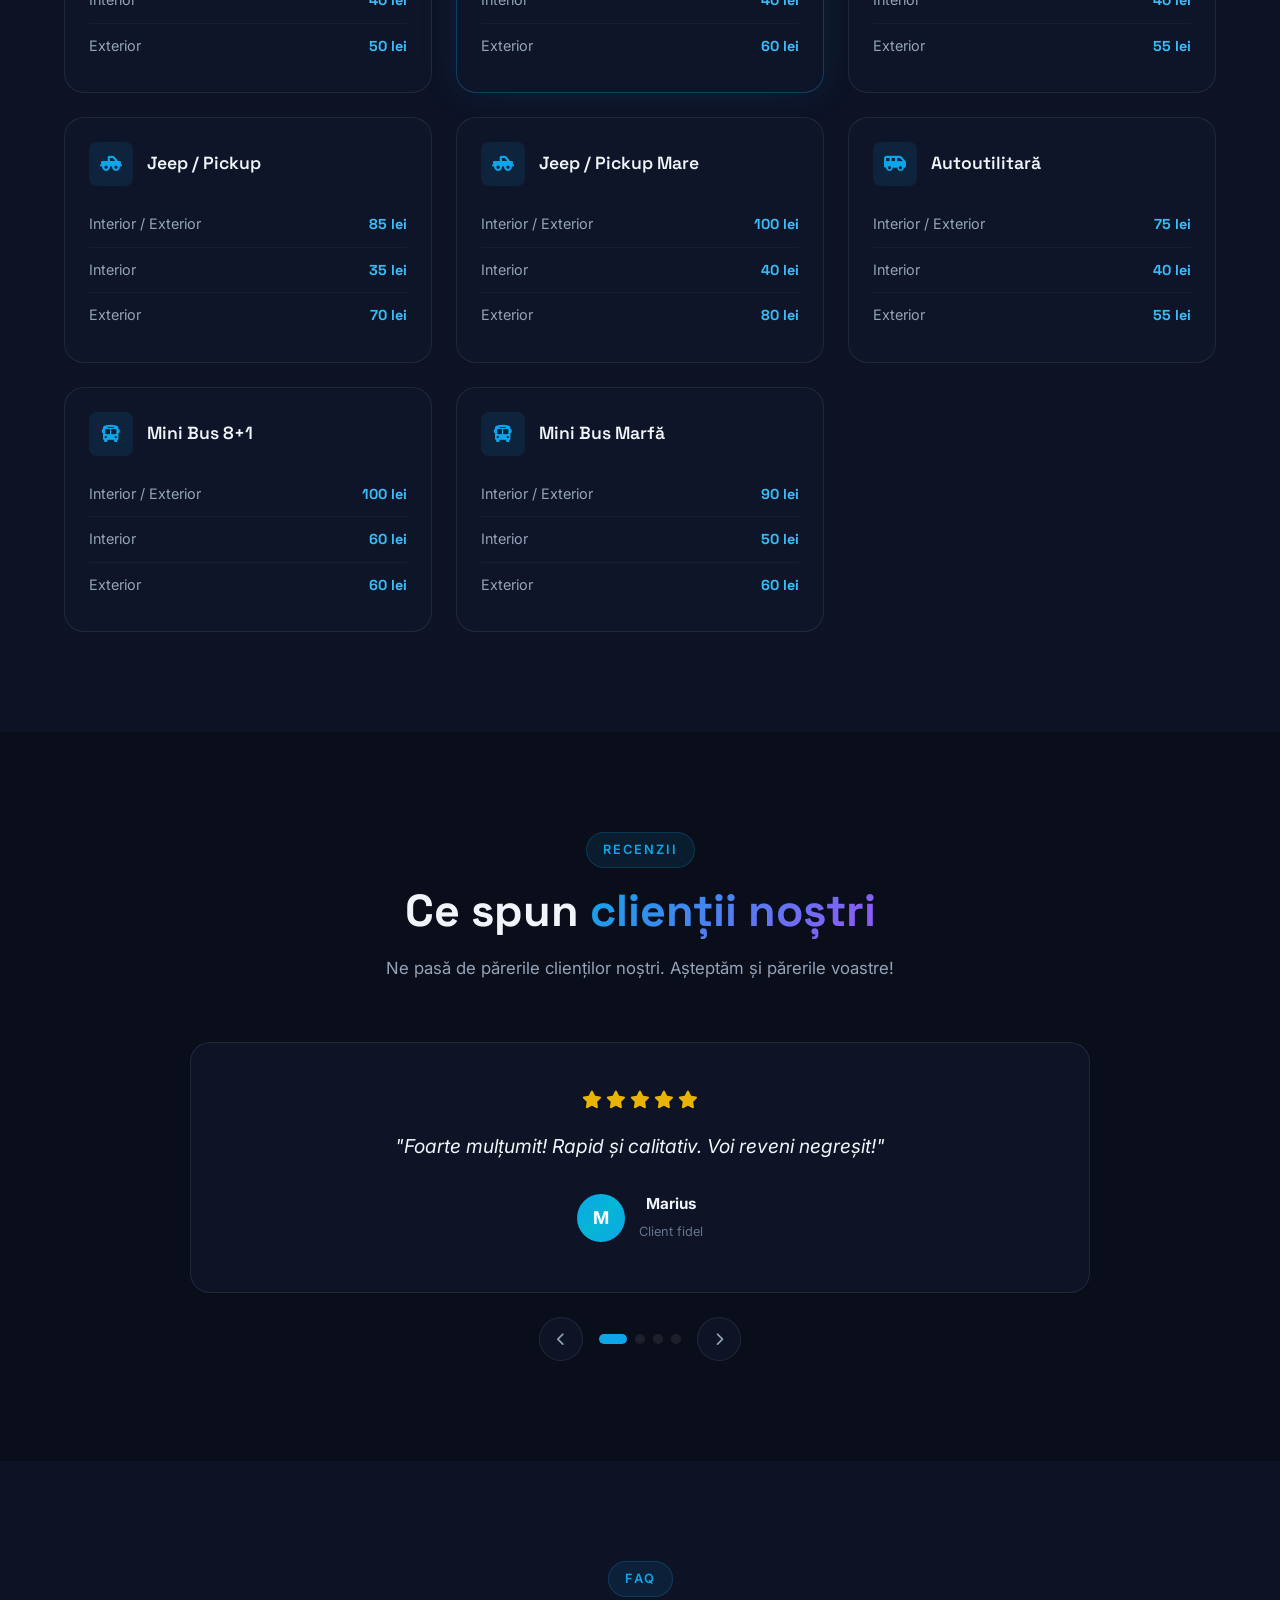
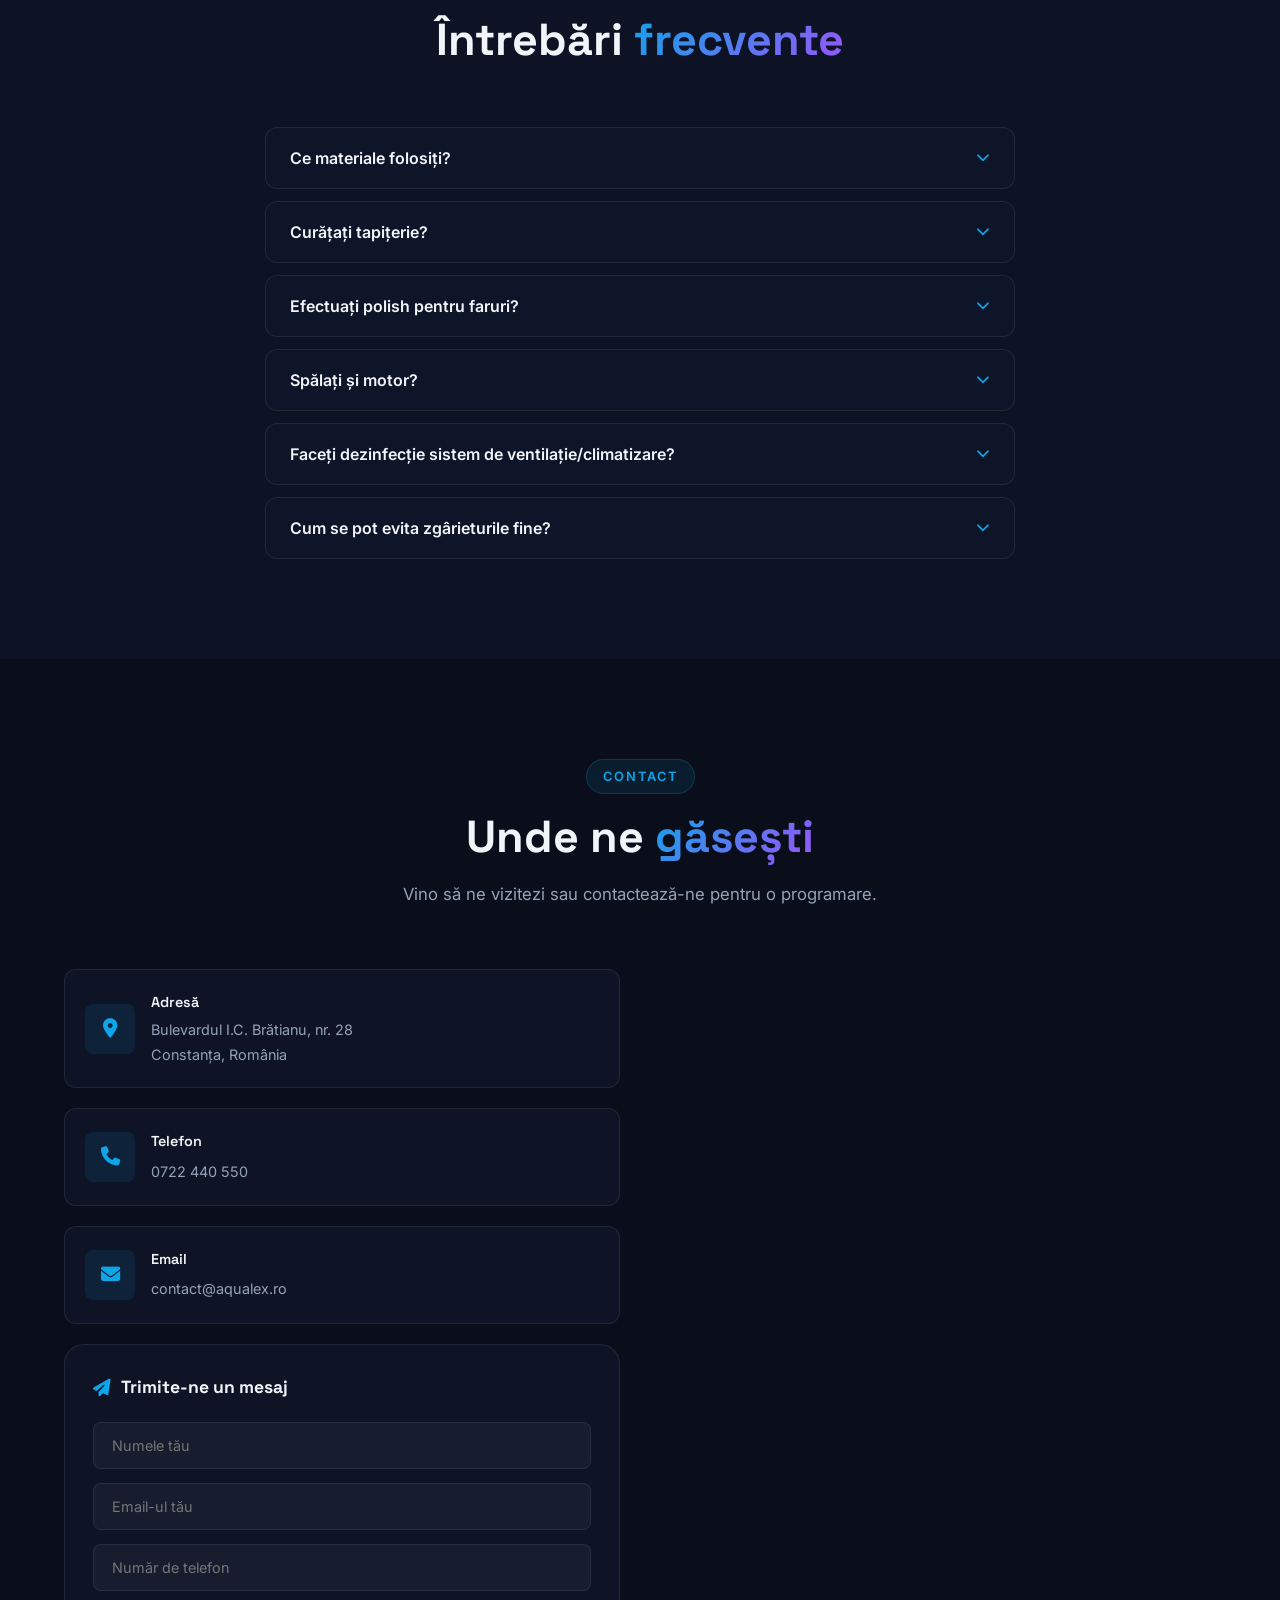
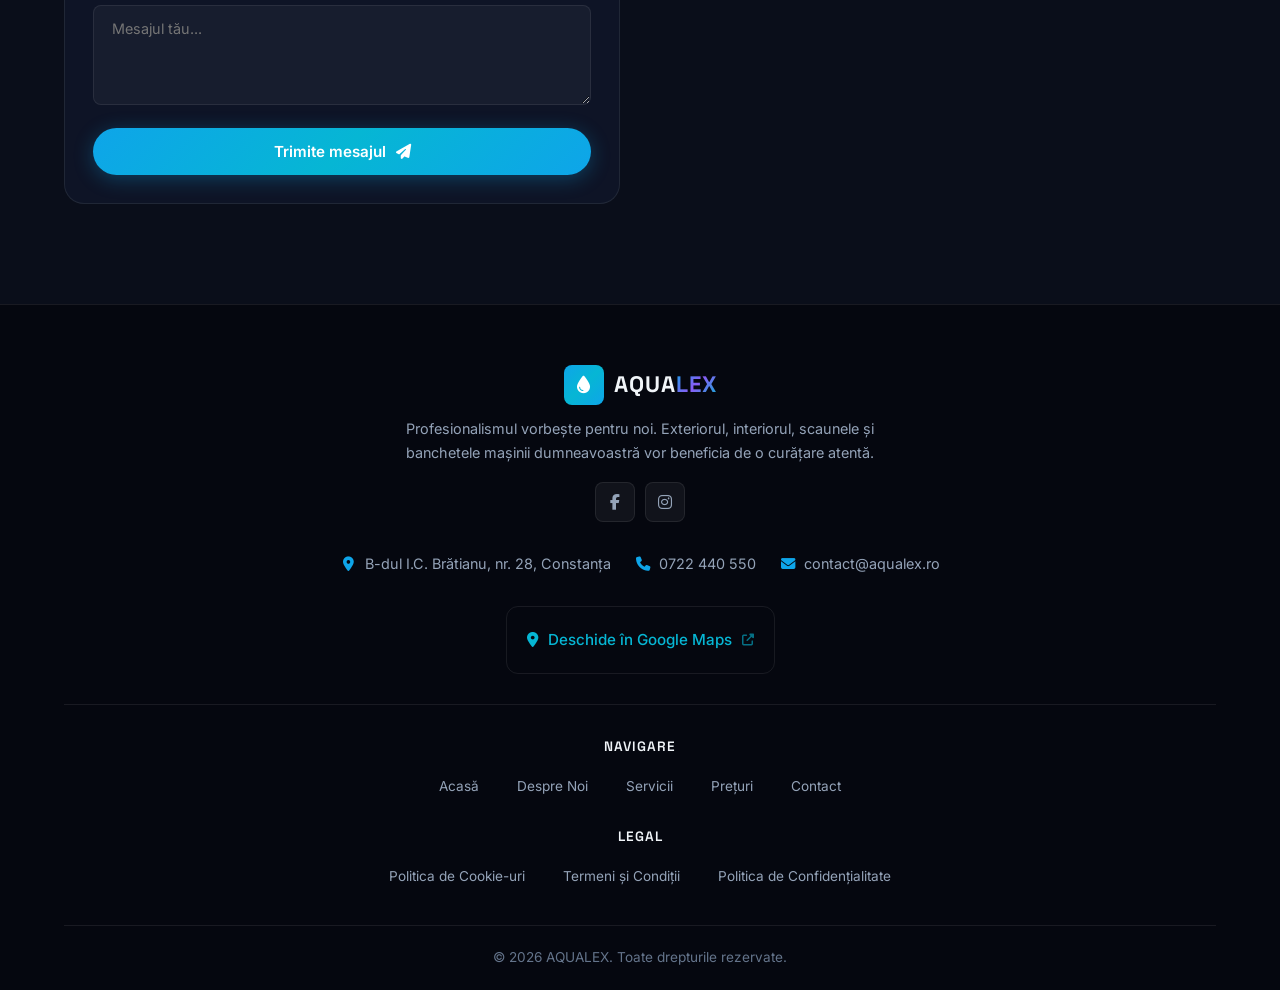
==== commit 21db8dba: "Fix map and address links to open Google Maps directly" ====
--- a/index.html
+++ b/index.html
@@ -1045,7 +1045,7 @@
             </div>
             <div class="contact-grid contact-grid-single">
                 <div class="contact-info" data-aos="fade-up">
-                    <a href="https://share.google/CLCnMtFPyaITfxp1G" target="_blank" rel="noopener noreferrer" class="contact-card">
+                    <a href="https://www.google.com/maps/dir//Aqualex+Car+Wash,+Bulevardul+I.+C.+Br%C4%83tianu+28,+900178+Constan%C8%9Ba/@44.1719099,28.62798,19.33z/data=!4m17!1m7!3m6!1s0x40bae5eee811635b:0x8c2f3650af9e1583!2sAqualex+Car+Wash!8m2!3d44.1718323!4d28.6281398!16s%2Fg%2F11ry7rlnn7!4m8!1m0!1m5!1m1!1s0x40bae5eee811635b:0x8c2f3650af9e1583!2m2!1d28.6281398!2d44.1718323!3e0?entry=ttu" target="_blank" rel="noopener noreferrer" class="contact-card">
                         <div class="contact-icon">
                             <i class="fas fa-location-dot"></i>
                         </div>
@@ -1115,7 +1115,7 @@
                     </div>
                 </div>
                 <div class="footer-contact-row">
-                    <a href="https://share.google/CLCnMtFPyaITfxp1G" target="_blank" rel="noopener noreferrer" class="footer-contact-item">
+                    <a href="https://www.google.com/maps/dir//Aqualex+Car+Wash,+Bulevardul+I.+C.+Br%C4%83tianu+28,+900178+Constan%C8%9Ba/@44.1719099,28.62798,19.33z/data=!4m17!1m7!3m6!1s0x40bae5eee811635b:0x8c2f3650af9e1583!2sAqualex+Car+Wash!8m2!3d44.1718323!4d28.6281398!16s%2Fg%2F11ry7rlnn7!4m8!1m0!1m5!1m1!1s0x40bae5eee811635b:0x8c2f3650af9e1583!2m2!1d28.6281398!2d44.1718323!3e0?entry=ttu" target="_blank" rel="noopener noreferrer" class="footer-contact-item">
                         <i class="fas fa-location-dot"></i>
                         <span>B-dul I.C. Brătianu, nr. 28, Constanța</span>
                     </a>
@@ -1130,16 +1130,13 @@
                 </div>
                 <!-- Mini Map -->
                 <div class="footer-map">
-                    <iframe 
-                        src="https://www.google.com/maps/embed?pb=!1m18!1m12!1m3!1d2849.544!2d28.6548!3d44.1735!2m3!1f0!2f0!3f0!3m2!1i1024!2i768!4f13.1!3m3!1m2!1s0x40bae1f2e7b7e4a1%3A0x0!2sBulevardul%20I.C.%20Br%C4%83tianu%2028%2C%20Constan%C8%9Ba!5e0!3m2!1sro!2sro!4v1700000000000!5m2!1sro!2sro" 
-                        width="100%" 
-                        height="180" 
-                        style="border:0; border-radius: 12px;" 
-                        allowfullscreen="" 
-                        loading="lazy" 
-                        referrerpolicy="no-referrer-when-downgrade"
-                        title="Mini hartă AQUALEX">
-                    </iframe>
+                    <a href="https://www.google.com/maps/dir//Aqualex+Car+Wash,+Bulevardul+I.+C.+Br%C4%83tianu+28,+900178+Constan%C8%9Ba/@44.1719099,28.62798,19.33z/data=!4m17!1m7!3m6!1s0x40bae5eee811635b:0x8c2f3650af9e1583!2sAqualex+Car+Wash!8m2!3d44.1718323!4d28.6281398!16s%2Fg%2F11ry7rlnn7!4m8!1m0!1m5!1m1!1s0x40bae5eee811635b:0x8c2f3650af9e1583!2m2!1d28.6281398!2d44.1718323!3e0?entry=ttu" target="_blank" rel="noopener noreferrer" class="footer-map-link">
+                        <div class="footer-map-content">
+                            <i class="fas fa-map-marker-alt"></i>
+                            <span>Deschide în Google Maps</span>
+                            <i class="fas fa-external-link-alt" style="font-size: 0.75rem; opacity: 0.6;"></i>
+                        </div>
+                    </a>
                 </div>
             </div>
             <div class="footer-nav-legal">
--- a/styles.css
+++ b/styles.css
@@ -1394,6 +1394,29 @@
     border: 1px solid var(--glass-border);
 }
 
+.footer-map-link {
+    display: flex;
+    align-items: center;
+    justify-content: center;
+    padding: 20px;
+    background: var(--glass-bg);
+    text-decoration: none;
+    color: var(--accent);
+    transition: all 0.3s ease;
+}
+
+.footer-map-link:hover {
+    background: rgba(0, 212, 170, 0.08);
+}
+
+.footer-map-content {
+    display: flex;
+    align-items: center;
+    gap: 10px;
+    font-size: 0.95rem;
+    font-weight: 500;
+}
+
 .footer-nav-legal {
     border-top: 1px solid var(--glass-border);
     padding: 30px 0;
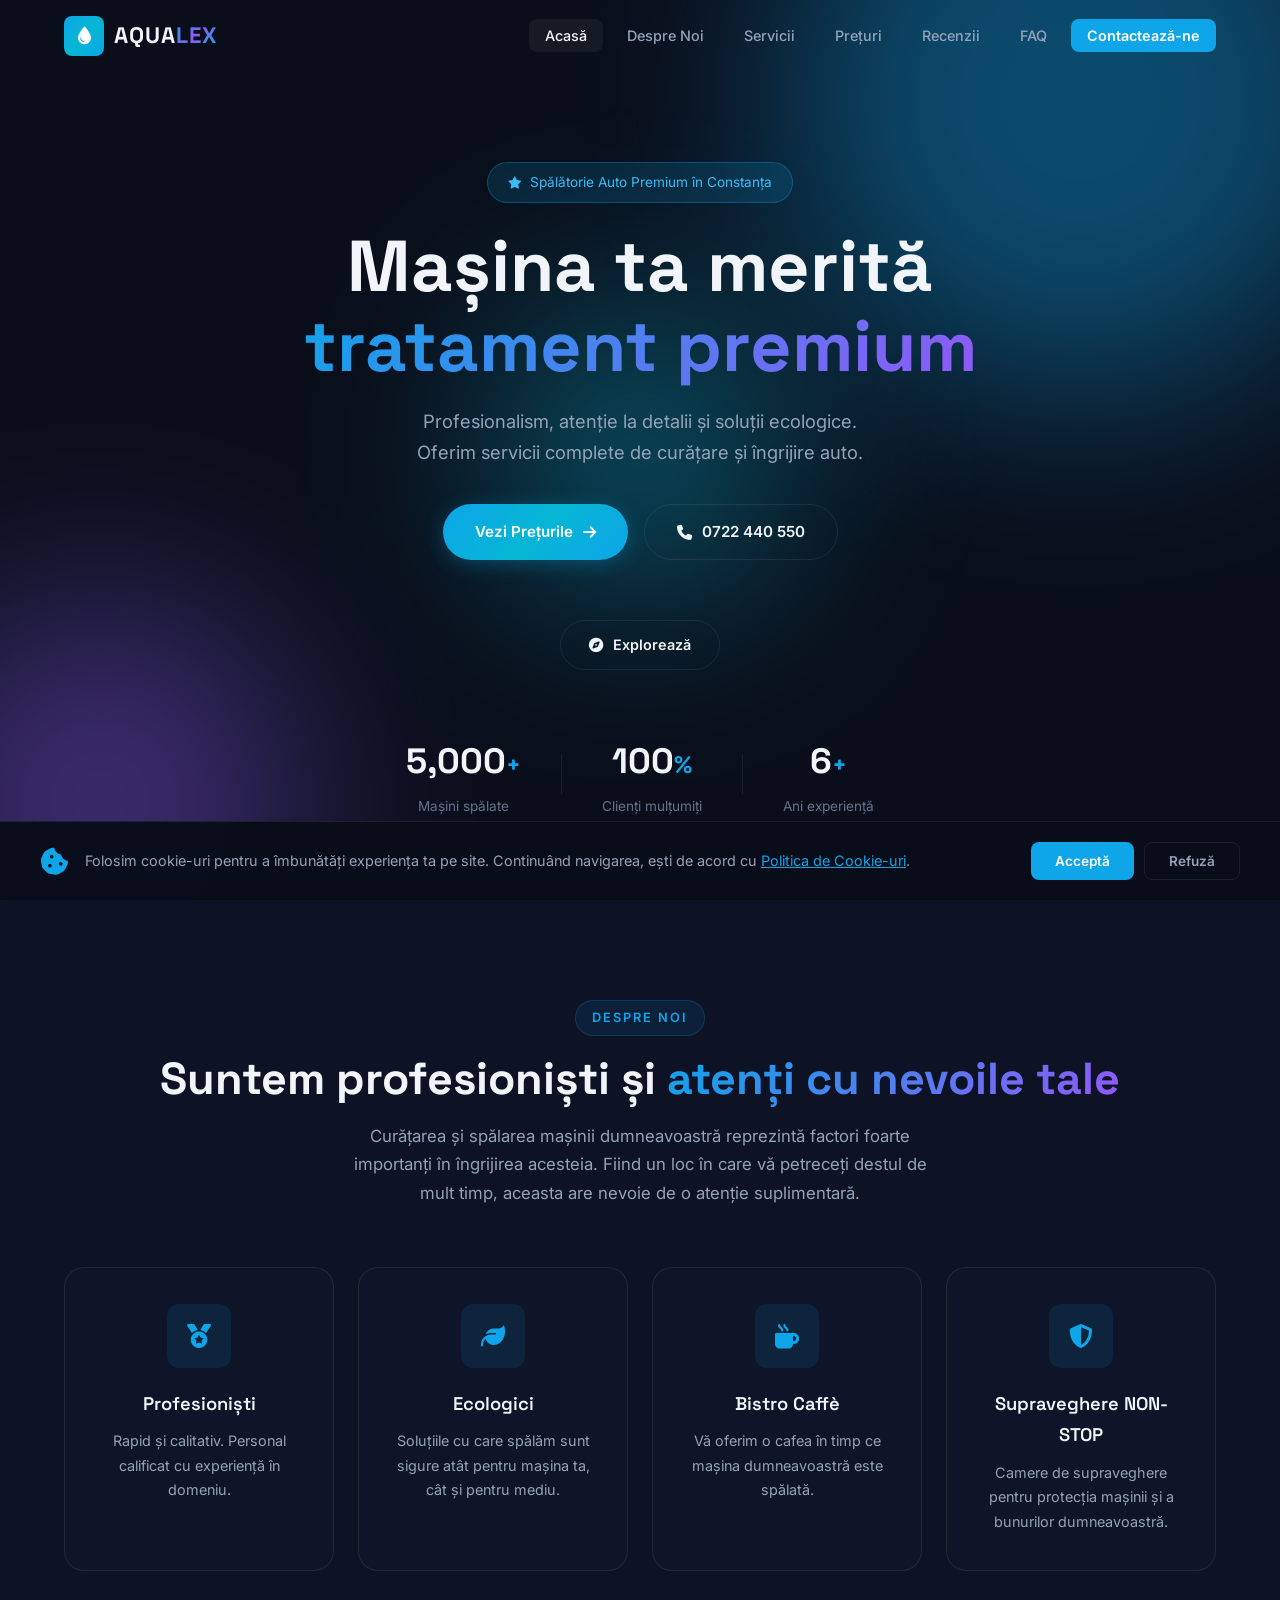
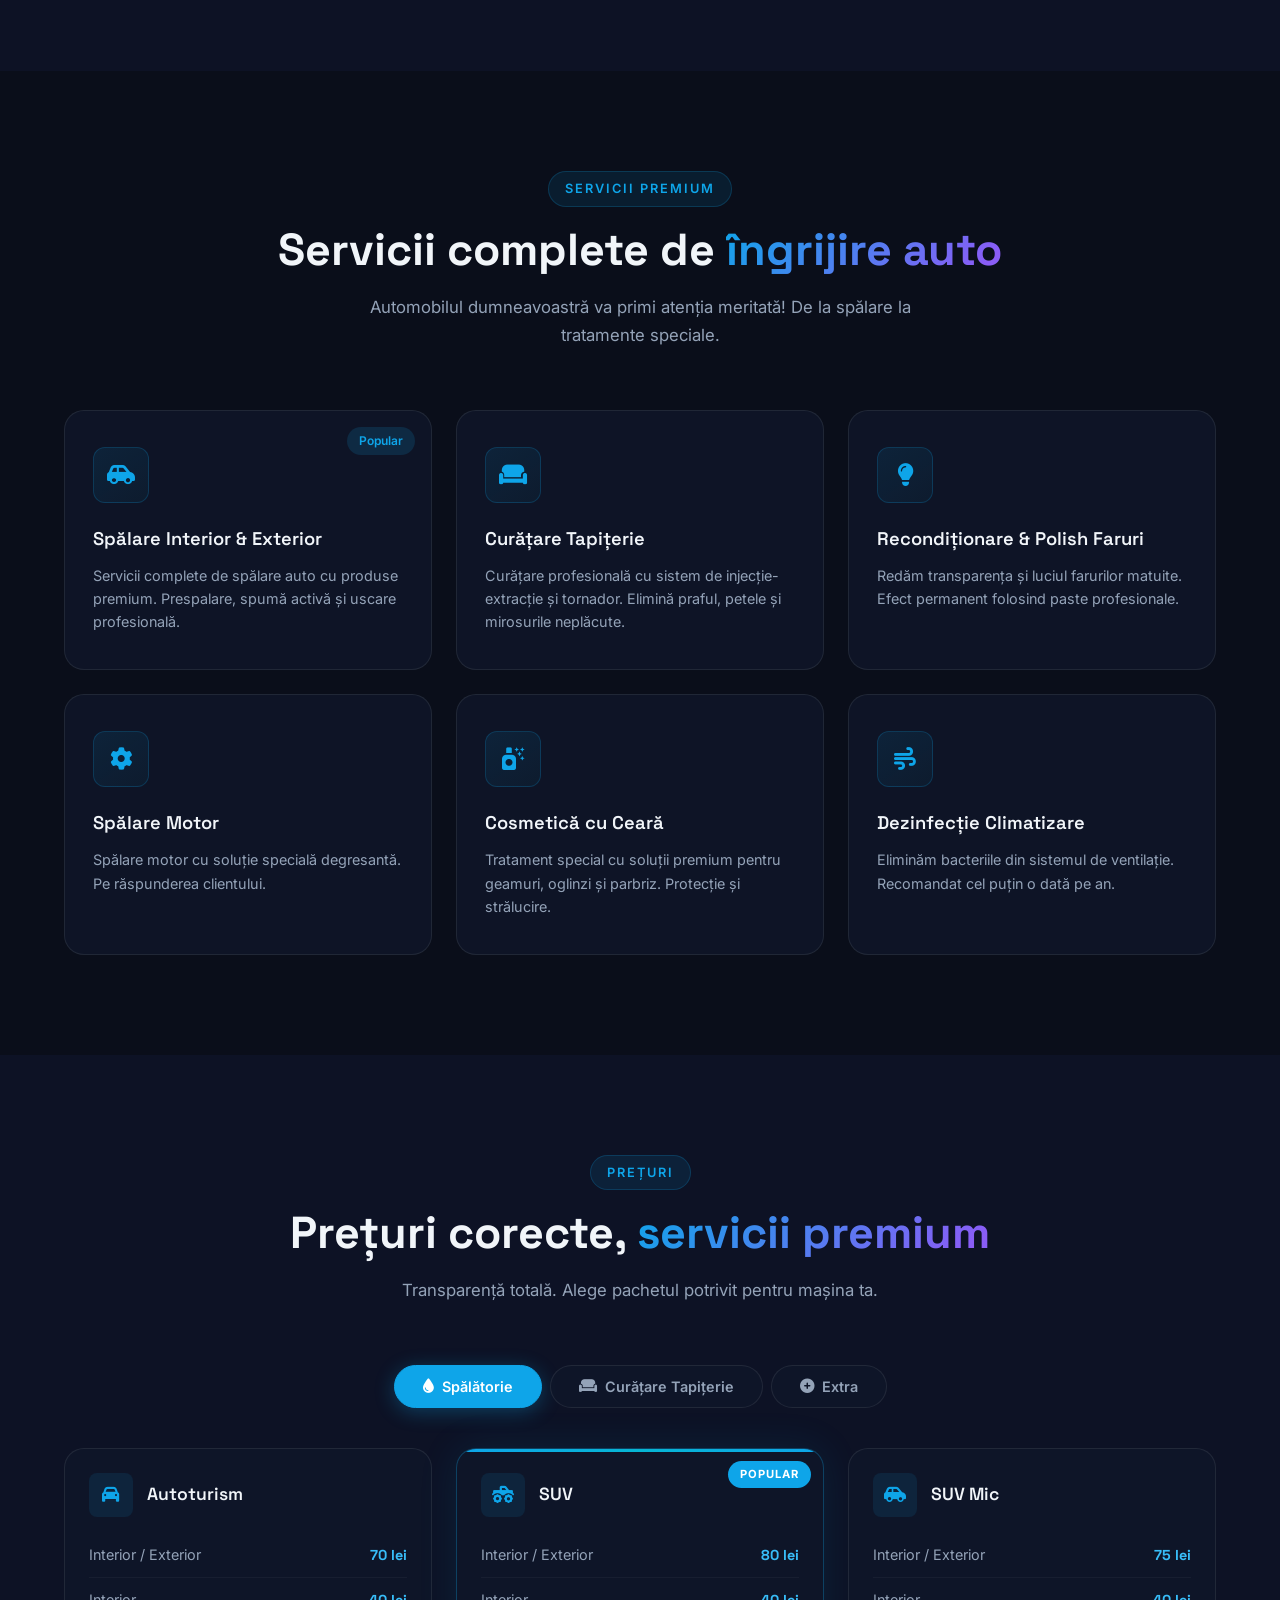
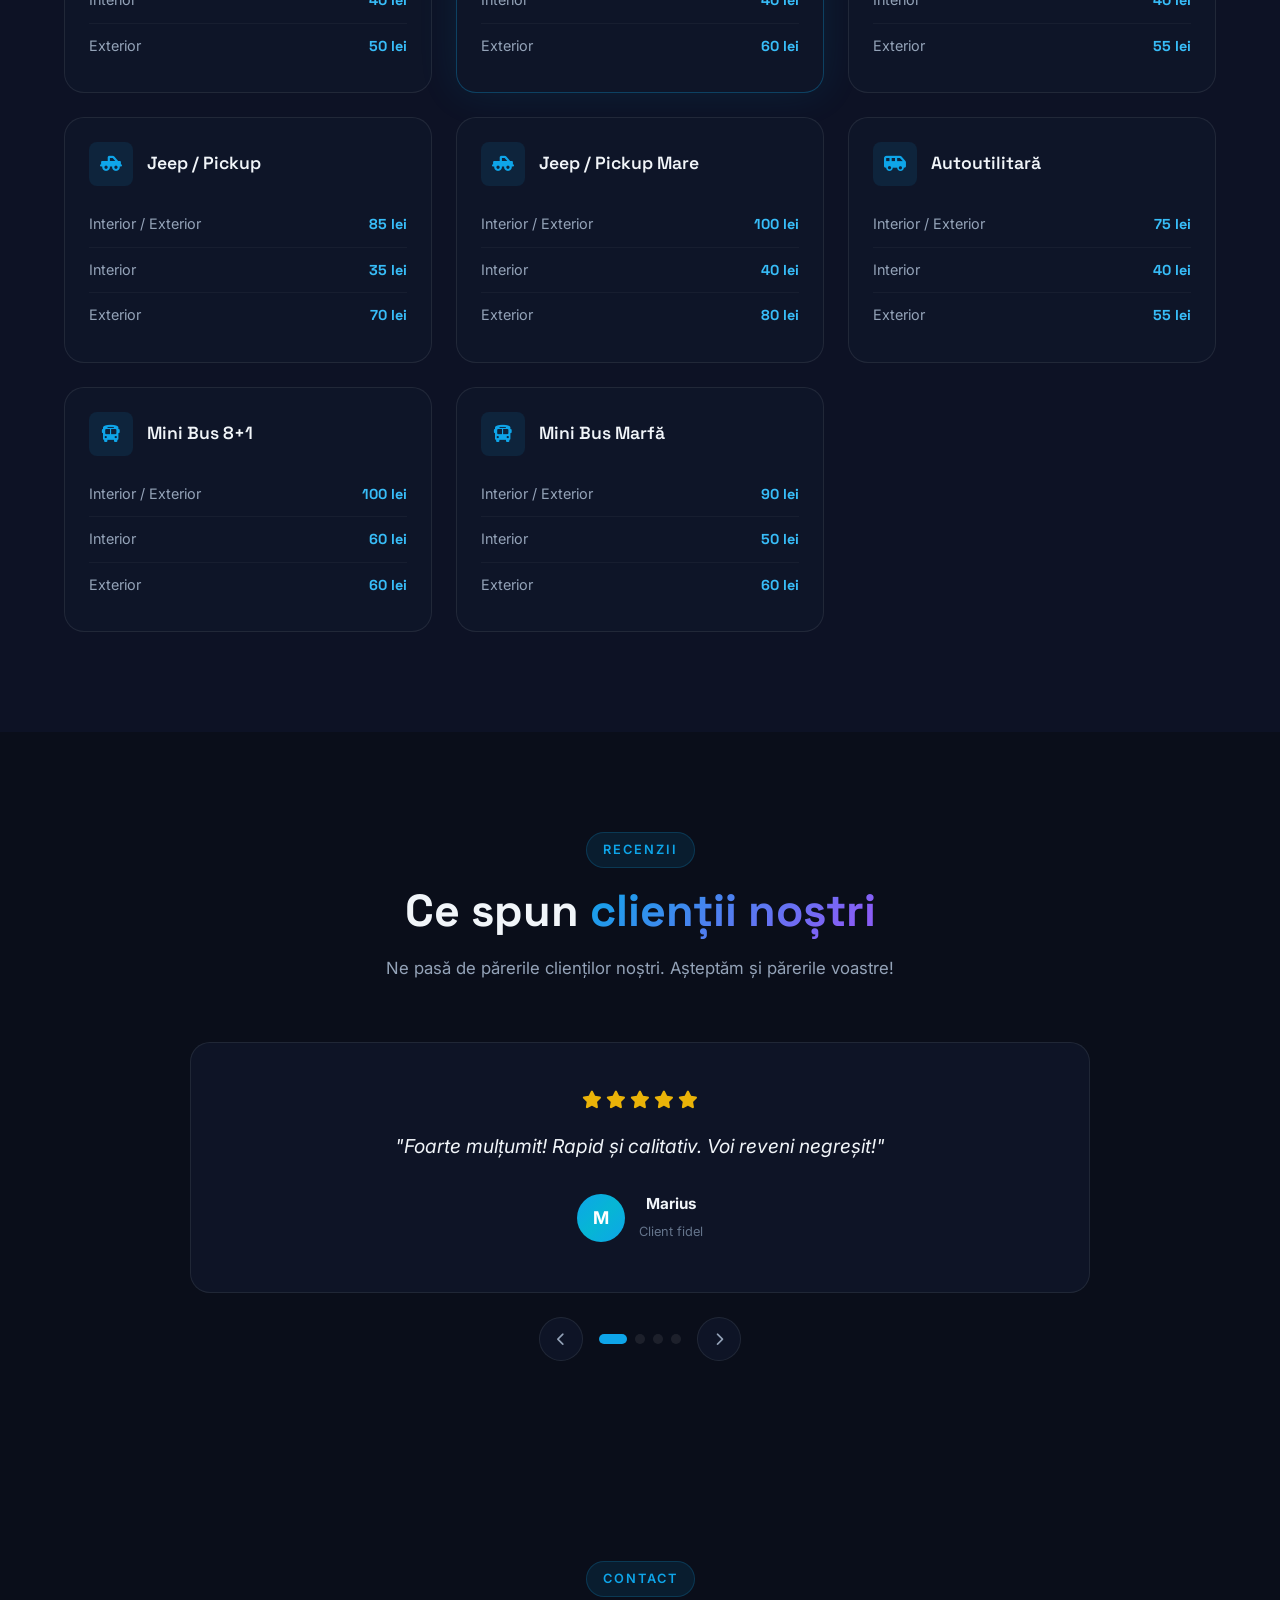
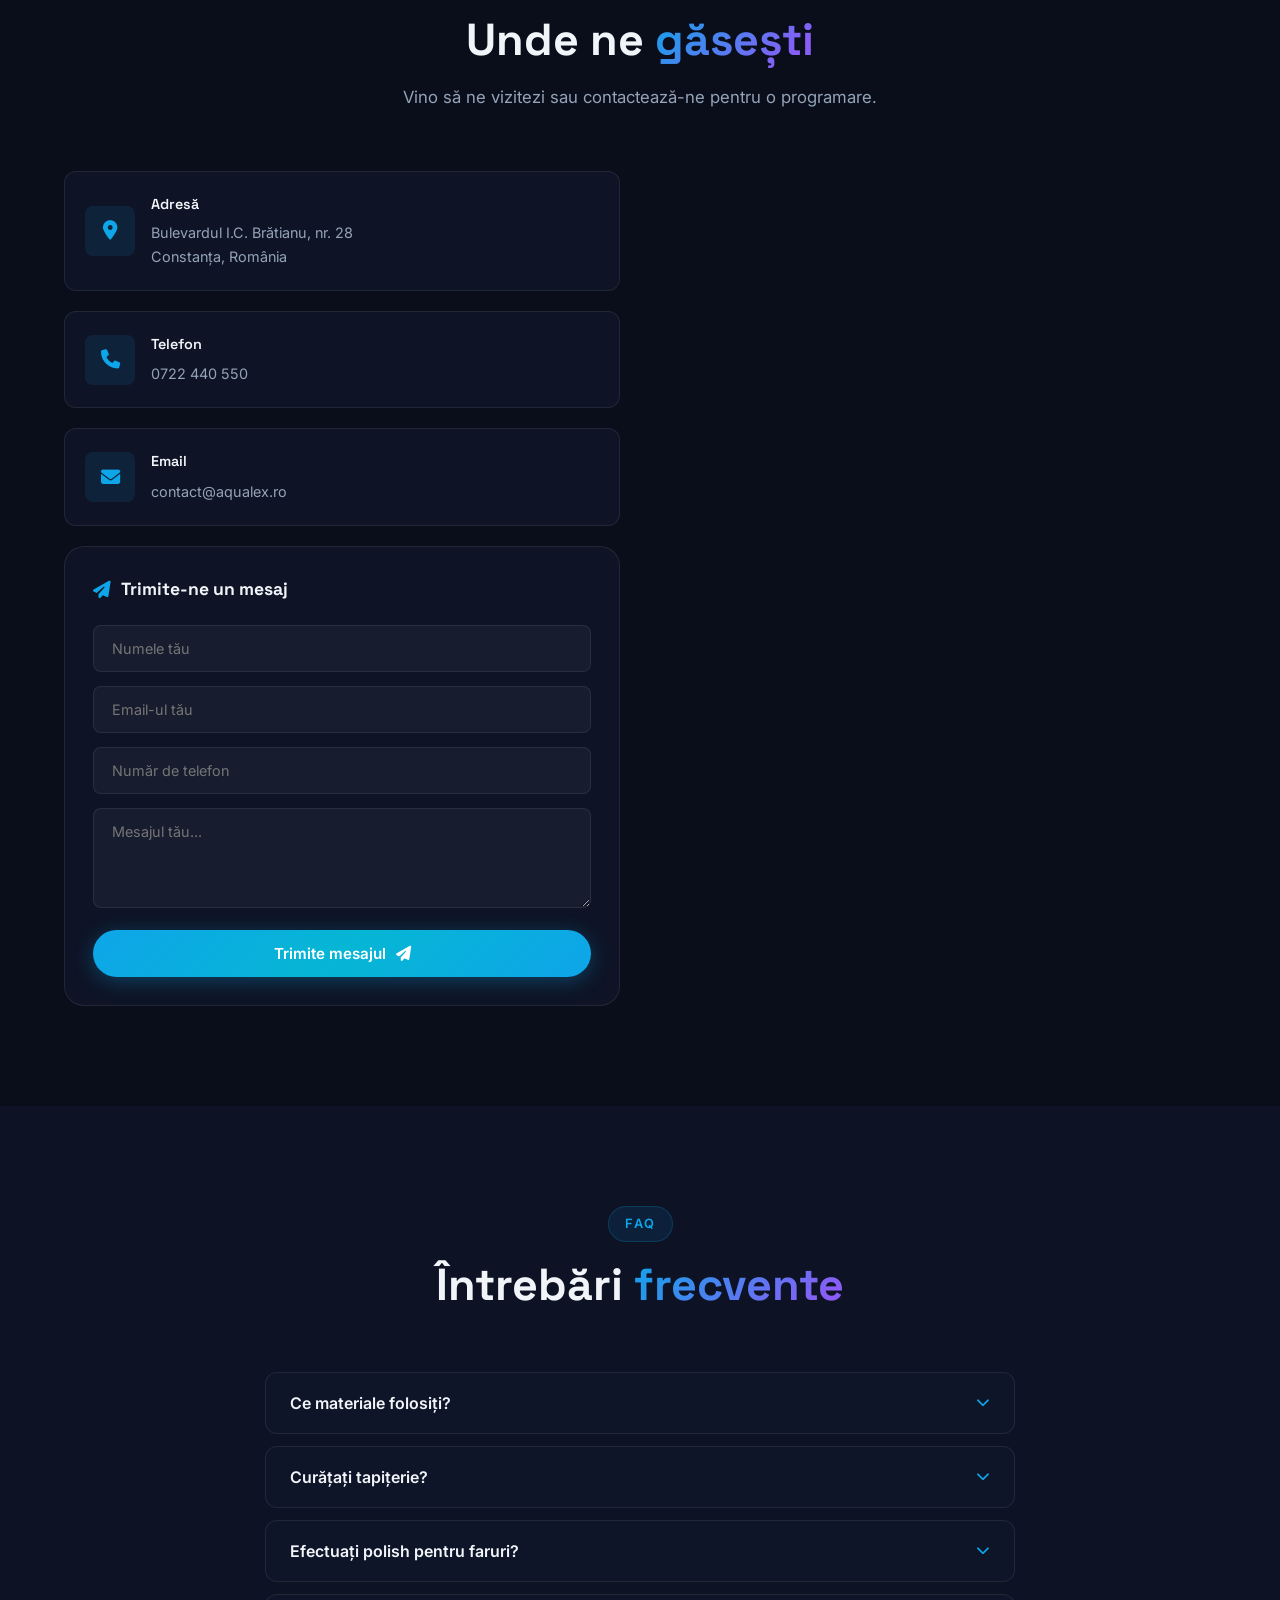
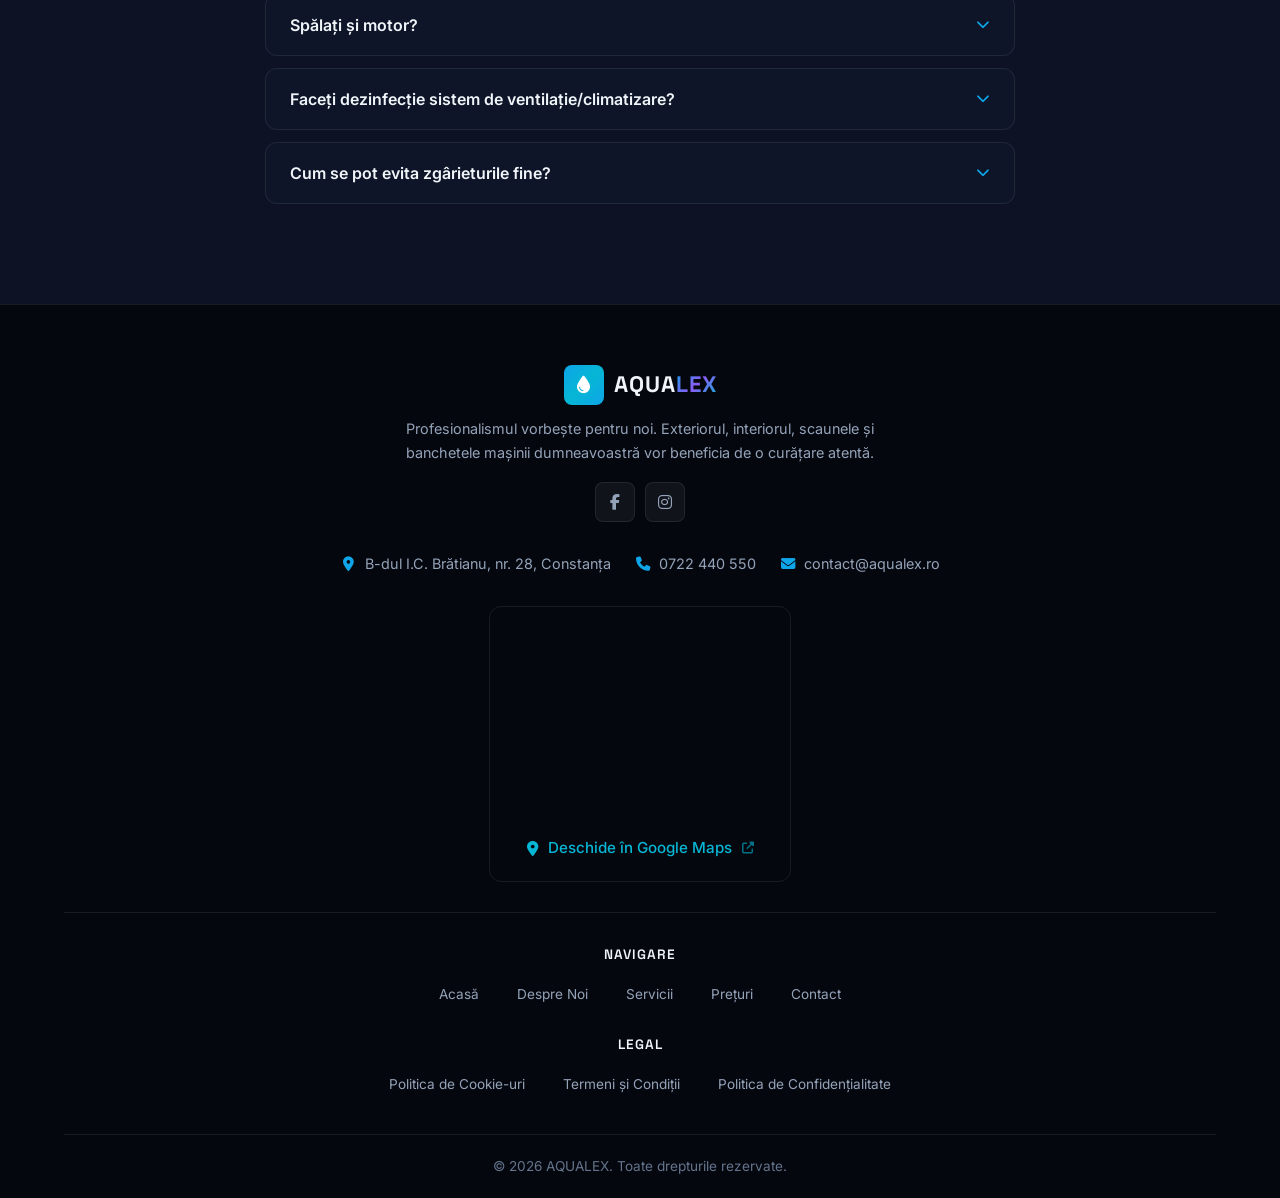
==== commit c4101607: "Move contact before FAQ, add interactive Google Maps iframe in footer" ====
--- a/index.html
+++ b/index.html
@@ -969,6 +969,70 @@
         </div>
     </section>
 
+    <!-- Contact Section -->
+    <section id="contact" class="section contact">
+        <div class="container">
+            <div class="section-header" data-aos="fade-up">
+                <span class="section-tag">Contact</span>
+                <h2>Unde ne <span class="gradient-text">găsești</span></h2>
+                <p class="section-desc">Vino să ne vizitezi sau contactează-ne pentru o programare.</p>
+            </div>
+            <div class="contact-grid contact-grid-single">
+                <div class="contact-info" data-aos="fade-up">
+                    <a href="https://www.google.com/maps/dir//Aqualex+Car+Wash,+Bulevardul+I.+C.+Br%C4%83tianu+28,+900178+Constan%C8%9Ba/@44.1719099,28.62798,19.33z/data=!4m17!1m7!3m6!1s0x40bae5eee811635b:0x8c2f3650af9e1583!2sAqualex+Car+Wash!8m2!3d44.1718323!4d28.6281398!16s%2Fg%2F11ry7rlnn7!4m8!1m0!1m5!1m1!1s0x40bae5eee811635b:0x8c2f3650af9e1583!2m2!1d28.6281398!2d44.1718323!3e0?entry=ttu" target="_blank" rel="noopener noreferrer" class="contact-card">
+                        <div class="contact-icon">
+                            <i class="fas fa-location-dot"></i>
+                        </div>
+                        <div>
+                            <h4>Adresă</h4>
+                            <p>Bulevardul I.C. Brătianu, nr. 28<br>Constanța, România</p>
+                        </div>
+                    </a>
+                    <div class="contact-card">
+                        <div class="contact-icon">
+                            <i class="fas fa-phone"></i>
+                        </div>
+                        <div>
+                            <h4>Telefon</h4>
+                            <a href="tel:0722440550">0722 440 550</a>
+                        </div>
+                    </div>
+                    <div class="contact-card">
+                        <div class="contact-icon">
+                            <i class="fas fa-envelope"></i>
+                        </div>
+                        <div>
+                            <h4>Email</h4>
+                            <a href="mailto:contact@aqualex.ro">contact@aqualex.ro</a>
+                        </div>
+                    </div>
+
+                    <!-- Contact Form -->
+                    <form class="contact-form" id="contact-form">
+                        <h4><i class="fas fa-paper-plane"></i> Trimite-ne un mesaj</h4>
+                        <div class="form-group">
+                            <input type="text" id="form-name" placeholder="Numele tău" required>
+                        </div>
+                        <div class="form-group">
+                            <input type="email" id="form-email" placeholder="Email-ul tău" required>
+                        </div>
+                        <div class="form-group">
+                            <input type="tel" id="form-phone" placeholder="Număr de telefon">
+                        </div>
+                        <div class="form-group">
+                            <textarea id="form-message" placeholder="Mesajul tău..." rows="4" required></textarea>
+                        </div>
+                        <button type="submit" class="btn btn-primary btn-full">
+                            <span>Trimite mesajul</span>
+                            <i class="fas fa-paper-plane"></i>
+                        </button>
+                    </form>
+                </div>
+
+            </div>
+        </div>
+    </section>
+
     <!-- FAQ Section -->
     <section id="faq" class="section faq">
         <div class="container">
@@ -1031,70 +1095,6 @@
                         <p>Singura metodă de a evita zgârieturile complet este aceea de a nu șterge deloc suprafața. Noi folosim tehnici profesionale și materiale de calitate pentru a minimiza riscul de zgârieturi.</p>
                     </div>
                 </div>
-            </div>
-        </div>
-    </section>
-
-    <!-- Contact Section -->
-    <section id="contact" class="section contact">
-        <div class="container">
-            <div class="section-header" data-aos="fade-up">
-                <span class="section-tag">Contact</span>
-                <h2>Unde ne <span class="gradient-text">găsești</span></h2>
-                <p class="section-desc">Vino să ne vizitezi sau contactează-ne pentru o programare.</p>
-            </div>
-            <div class="contact-grid contact-grid-single">
-                <div class="contact-info" data-aos="fade-up">
-                    <a href="https://www.google.com/maps/dir//Aqualex+Car+Wash,+Bulevardul+I.+C.+Br%C4%83tianu+28,+900178+Constan%C8%9Ba/@44.1719099,28.62798,19.33z/data=!4m17!1m7!3m6!1s0x40bae5eee811635b:0x8c2f3650af9e1583!2sAqualex+Car+Wash!8m2!3d44.1718323!4d28.6281398!16s%2Fg%2F11ry7rlnn7!4m8!1m0!1m5!1m1!1s0x40bae5eee811635b:0x8c2f3650af9e1583!2m2!1d28.6281398!2d44.1718323!3e0?entry=ttu" target="_blank" rel="noopener noreferrer" class="contact-card">
-                        <div class="contact-icon">
-                            <i class="fas fa-location-dot"></i>
-                        </div>
-                        <div>
-                            <h4>Adresă</h4>
-                            <p>Bulevardul I.C. Brătianu, nr. 28<br>Constanța, România</p>
-                        </div>
-                    </a>
-                    <div class="contact-card">
-                        <div class="contact-icon">
-                            <i class="fas fa-phone"></i>
-                        </div>
-                        <div>
-                            <h4>Telefon</h4>
-                            <a href="tel:0722440550">0722 440 550</a>
-                        </div>
-                    </div>
-                    <div class="contact-card">
-                        <div class="contact-icon">
-                            <i class="fas fa-envelope"></i>
-                        </div>
-                        <div>
-                            <h4>Email</h4>
-                            <a href="mailto:contact@aqualex.ro">contact@aqualex.ro</a>
-                        </div>
-                    </div>
-
-                    <!-- Contact Form -->
-                    <form class="contact-form" id="contact-form">
-                        <h4><i class="fas fa-paper-plane"></i> Trimite-ne un mesaj</h4>
-                        <div class="form-group">
-                            <input type="text" id="form-name" placeholder="Numele tău" required>
-                        </div>
-                        <div class="form-group">
-                            <input type="email" id="form-email" placeholder="Email-ul tău" required>
-                        </div>
-                        <div class="form-group">
-                            <input type="tel" id="form-phone" placeholder="Număr de telefon">
-                        </div>
-                        <div class="form-group">
-                            <textarea id="form-message" placeholder="Mesajul tău..." rows="4" required></textarea>
-                        </div>
-                        <button type="submit" class="btn btn-primary btn-full">
-                            <span>Trimite mesajul</span>
-                            <i class="fas fa-paper-plane"></i>
-                        </button>
-                    </form>
-                </div>
-
             </div>
         </div>
     </section>
@@ -1130,6 +1130,16 @@
                 </div>
                 <!-- Mini Map -->
                 <div class="footer-map">
+                    <iframe 
+                        src="https://www.google.com/maps/embed?pb=!1m18!1m12!1m3!1d724.0!2d28.6281398!3d44.1718323!2m3!1f0!2f0!3f0!3m2!1i1024!2i768!4f13.1!3m3!1m2!1s0x40bae5eee811635b%3A0x8c2f3650af9e1583!2sAqualex%20Car%20Wash!5e0!3m2!1sro!2sro" 
+                        width="100%" 
+                        height="200" 
+                        style="border:0; border-radius: 12px 12px 0 0;" 
+                        allowfullscreen="" 
+                        loading="lazy" 
+                        referrerpolicy="no-referrer-when-downgrade"
+                        title="Hartă Aqualex Car Wash">
+                    </iframe>
                     <a href="https://www.google.com/maps/dir//Aqualex+Car+Wash,+Bulevardul+I.+C.+Br%C4%83tianu+28,+900178+Constan%C8%9Ba/@44.1719099,28.62798,19.33z/data=!4m17!1m7!3m6!1s0x40bae5eee811635b:0x8c2f3650af9e1583!2sAqualex+Car+Wash!8m2!3d44.1718323!4d28.6281398!16s%2Fg%2F11ry7rlnn7!4m8!1m0!1m5!1m1!1s0x40bae5eee811635b:0x8c2f3650af9e1583!2m2!1d28.6281398!2d44.1718323!3e0?entry=ttu" target="_blank" rel="noopener noreferrer" class="footer-map-link">
                         <div class="footer-map-content">
                             <i class="fas fa-map-marker-alt"></i>
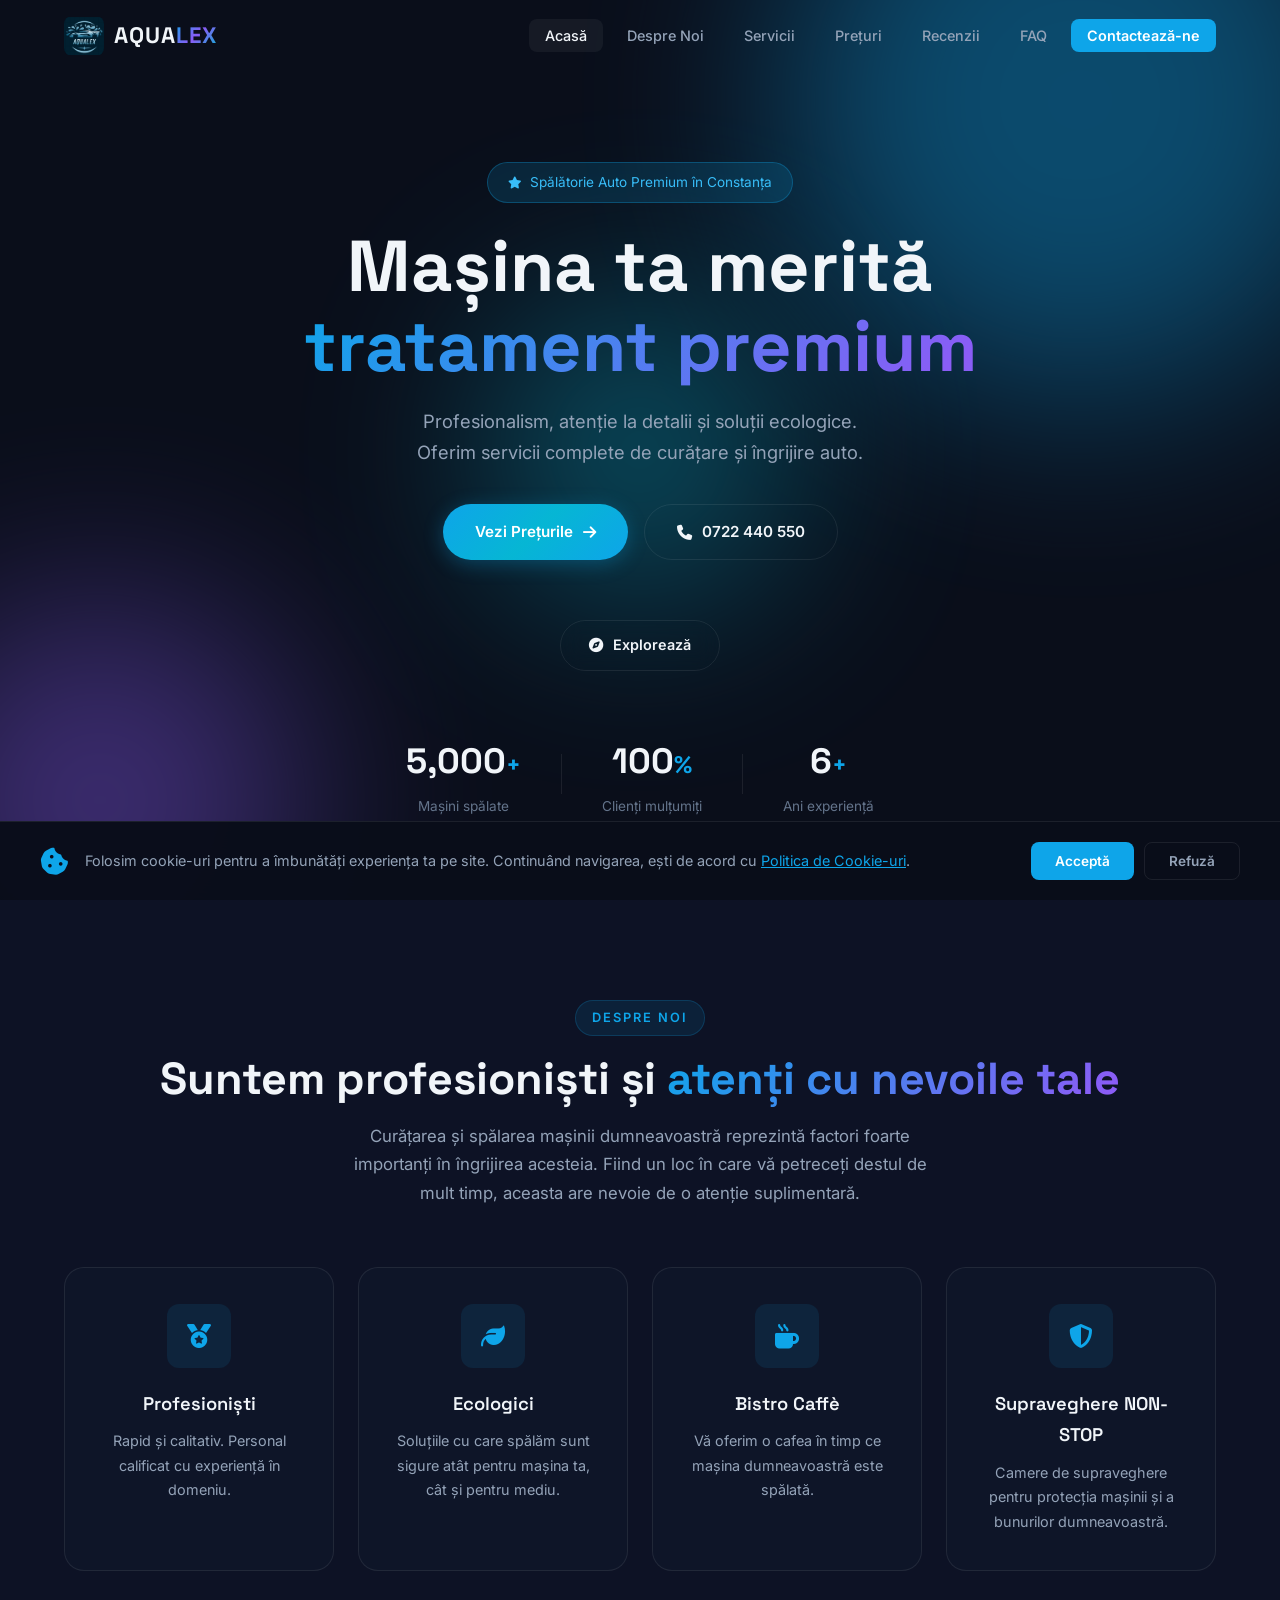
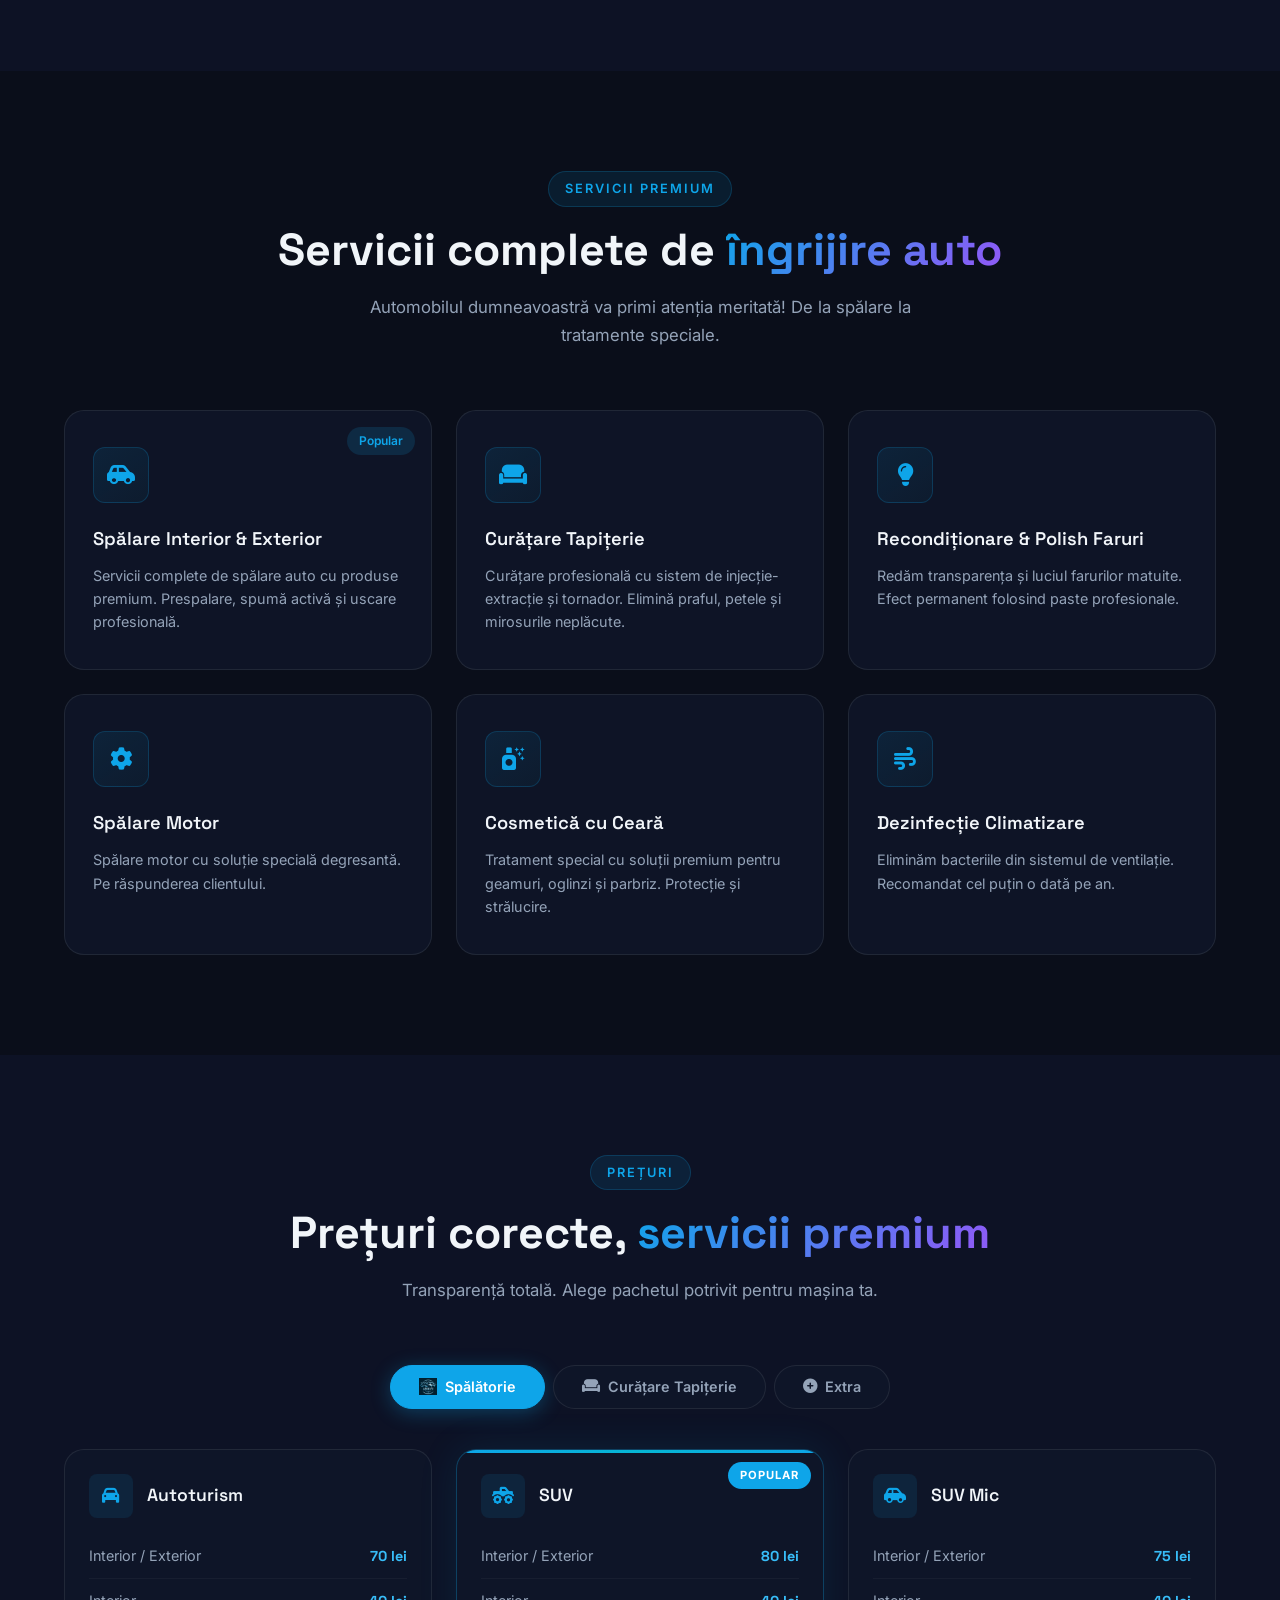
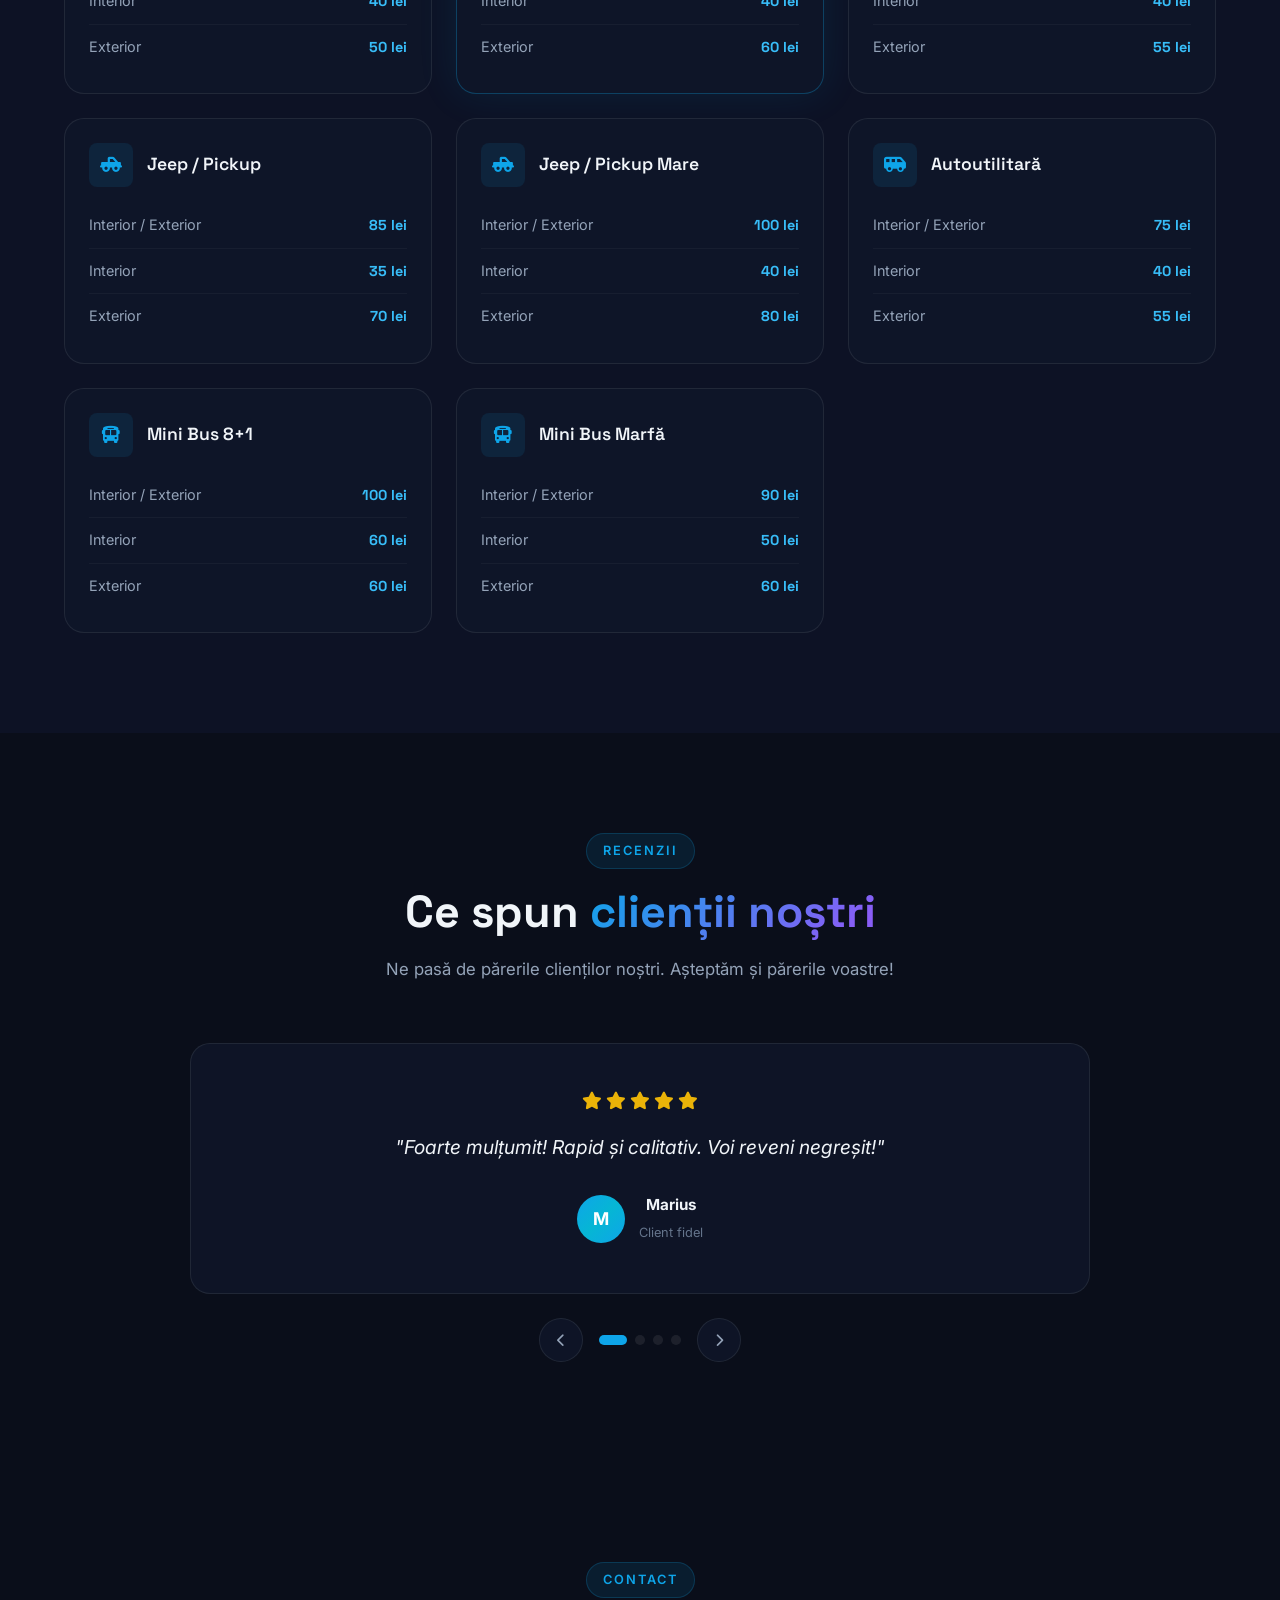
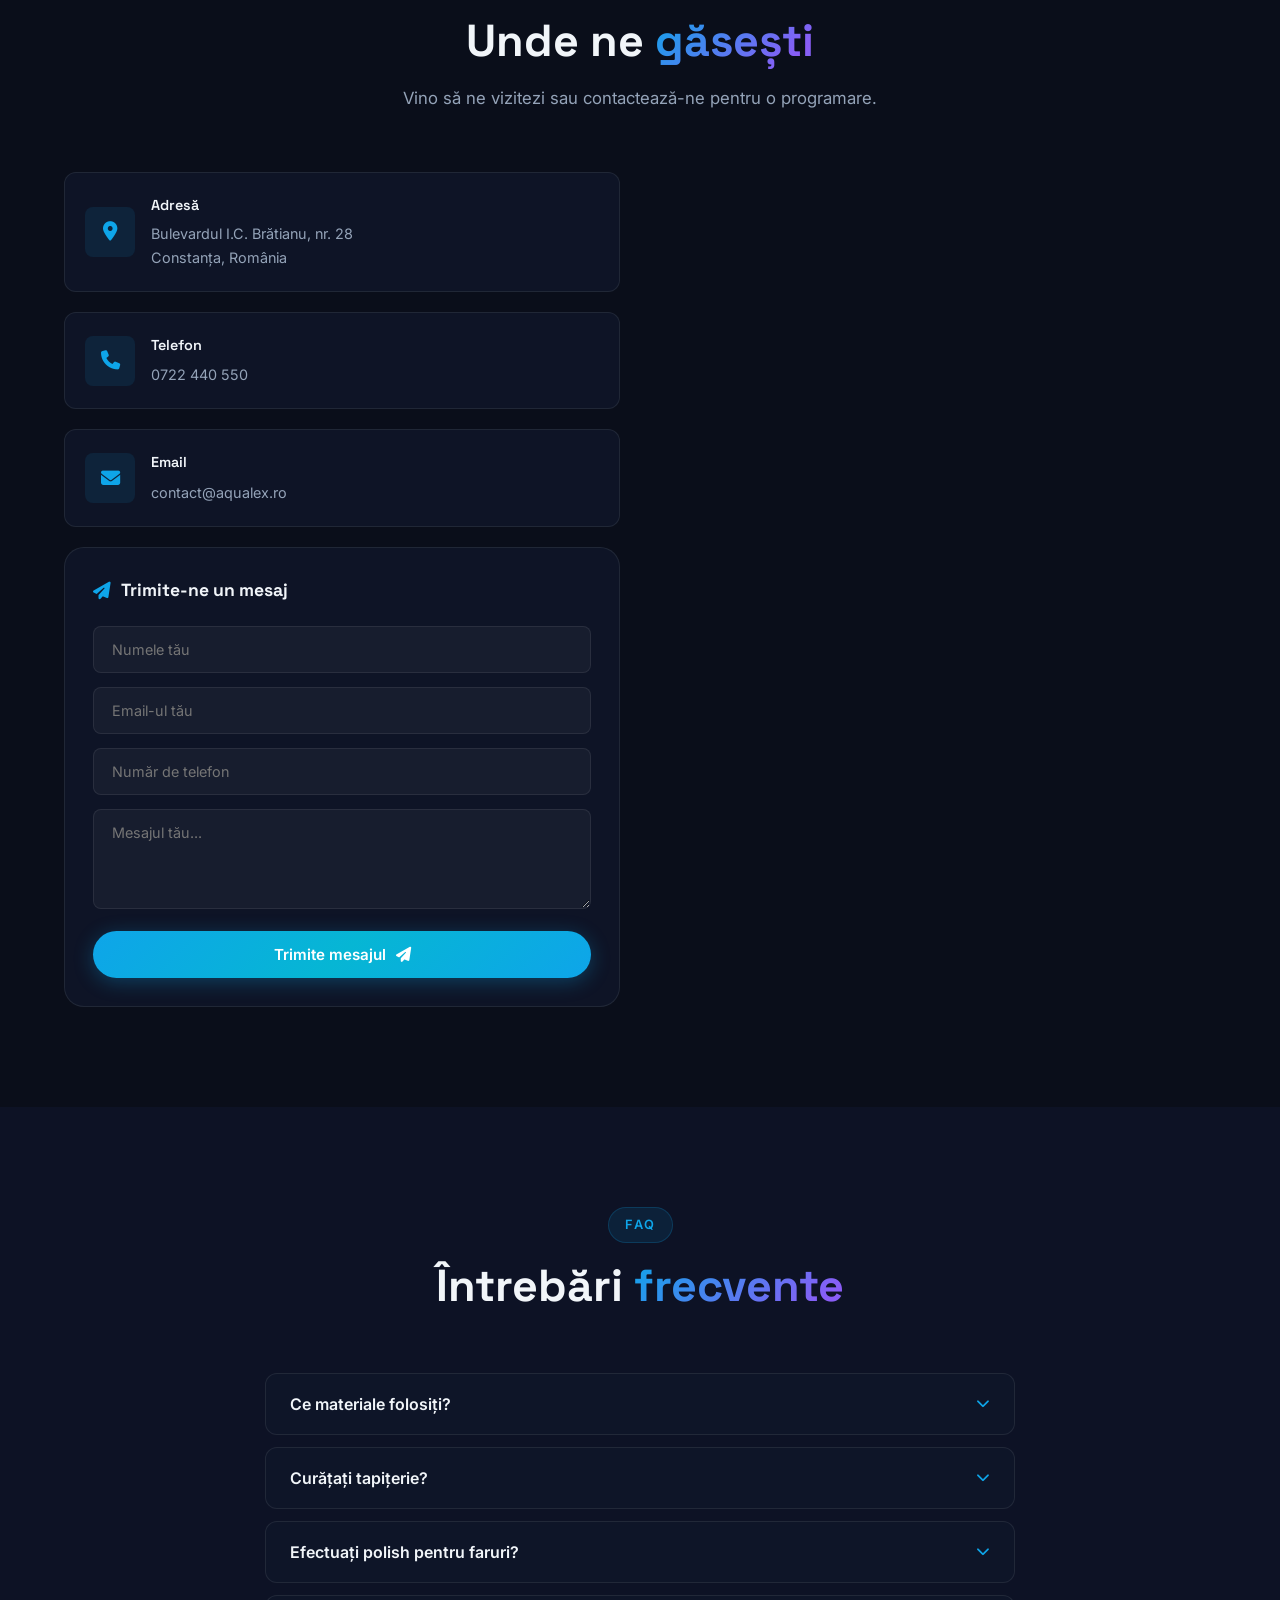
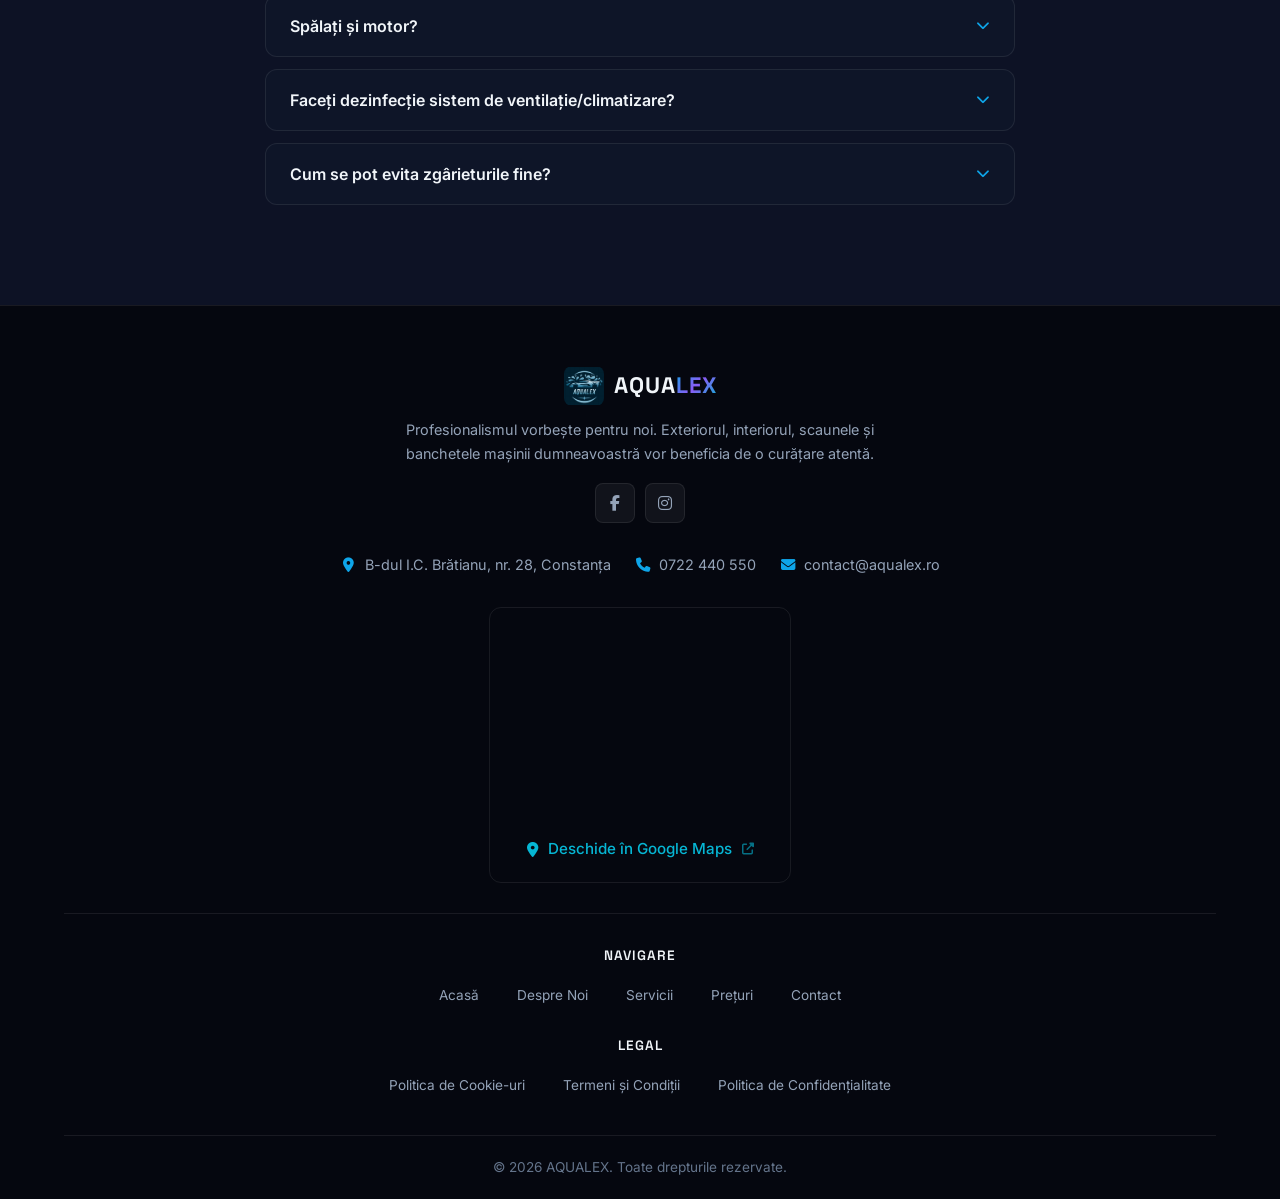
==== commit f2ac58e2: "Replace droplet icon with logo everywhere, add favicon" ====
--- a/index.html
+++ b/index.html
@@ -9,13 +9,15 @@
     <link rel="preconnect" href="https://fonts.gstatic.com" crossorigin>
     <link href="https://fonts.googleapis.com/css2?family=Inter:wght@300;400;500;600;700;800;900&family=Space+Grotesk:wght@400;500;600;700&display=swap" rel="stylesheet">
     <link rel="stylesheet" href="https://cdnjs.cloudflare.com/ajax/libs/font-awesome/6.5.1/css/all.min.css">
+    <link rel="icon" type="image/png" href="logo aqualex.png">
+    <link rel="apple-touch-icon" href="logo aqualex.png">
     <link rel="stylesheet" href="styles.css">
 </head>
 <body>
     <!-- Preloader -->
     <div id="preloader">
         <div class="loader">
-            <div class="water-drop"></div>
+            <img src="logo aqualex.png" alt="Aqualex" class="loader-logo">
             <span>AQUALEX</span>
         </div>
     </div>
@@ -37,7 +39,7 @@
         <div class="nav-container">
             <a href="#hero" class="nav-logo">
                 <div class="logo-icon">
-                    <i class="fas fa-droplet"></i>
+                    <img src="logo aqualex.png" alt="Aqualex Logo">
                 </div>
                 <span class="logo-text">AQUA<span class="logo-highlight">LEX</span></span>
             </a>
@@ -235,7 +237,7 @@
             <!-- Pricing Toggle -->
             <div class="pricing-toggle" data-aos="fade-up">
                 <button class="toggle-btn active" data-tab="spalatorie">
-                    <i class="fas fa-droplet"></i> Spălătorie
+                    <img src="logo aqualex.png" alt="" class="toggle-logo"> Spălătorie
                 </button>
                 <button class="toggle-btn" data-tab="tapiterie">
                     <i class="fas fa-couch"></i> Curățare Tapițerie
@@ -1105,7 +1107,7 @@
             <div class="footer-top">
                 <div class="footer-brand-row">
                     <a href="#hero" class="nav-logo">
-                        <div class="logo-icon"><i class="fas fa-droplet"></i></div>
+                        <div class="logo-icon"><img src="logo aqualex.png" alt="Aqualex Logo"></div>
                         <span class="logo-text">AQUA<span class="logo-highlight">LEX</span></span>
                     </a>
                     <p>Profesionalismul vorbește pentru noi. Exteriorul, interiorul, scaunele și banchetele mașinii dumneavoastră vor beneficia de o curățare atentă.</p>
--- a/styles.css
+++ b/styles.css
@@ -104,18 +104,16 @@
     background-clip: text;
 }
 
-.water-drop {
-    width: 40px;
-    height: 40px;
-    background: var(--gradient-primary);
-    border-radius: 50% 50% 50% 0;
-    transform: rotate(-45deg);
+.loader-logo {
+    width: 50px;
+    height: 50px;
+    object-fit: contain;
     animation: dropPulse 1.2s ease-in-out infinite;
 }
 
 @keyframes dropPulse {
-    0%, 100% { transform: rotate(-45deg) scale(1); opacity: 1; }
-    50% { transform: rotate(-45deg) scale(1.2); opacity: 0.7; }
+    0%, 100% { transform: scale(1); opacity: 1; }
+    50% { transform: scale(1.2); opacity: 0.7; }
 }
 
 /* ===== Cookie Banner ===== */
@@ -236,13 +234,24 @@
 .logo-icon {
     width: 40px;
     height: 40px;
-    background: var(--gradient-primary);
     border-radius: var(--radius-sm);
     display: flex;
     align-items: center;
     justify-content: center;
-    font-size: 1.1rem;
-    color: white;
+    overflow: hidden;
+}
+
+.logo-icon img {
+    width: 100%;
+    height: 100%;
+    object-fit: contain;
+}
+
+.toggle-logo {
+    width: 18px;
+    height: 18px;
+    object-fit: contain;
+    vertical-align: middle;
 }
 
 .logo-text {
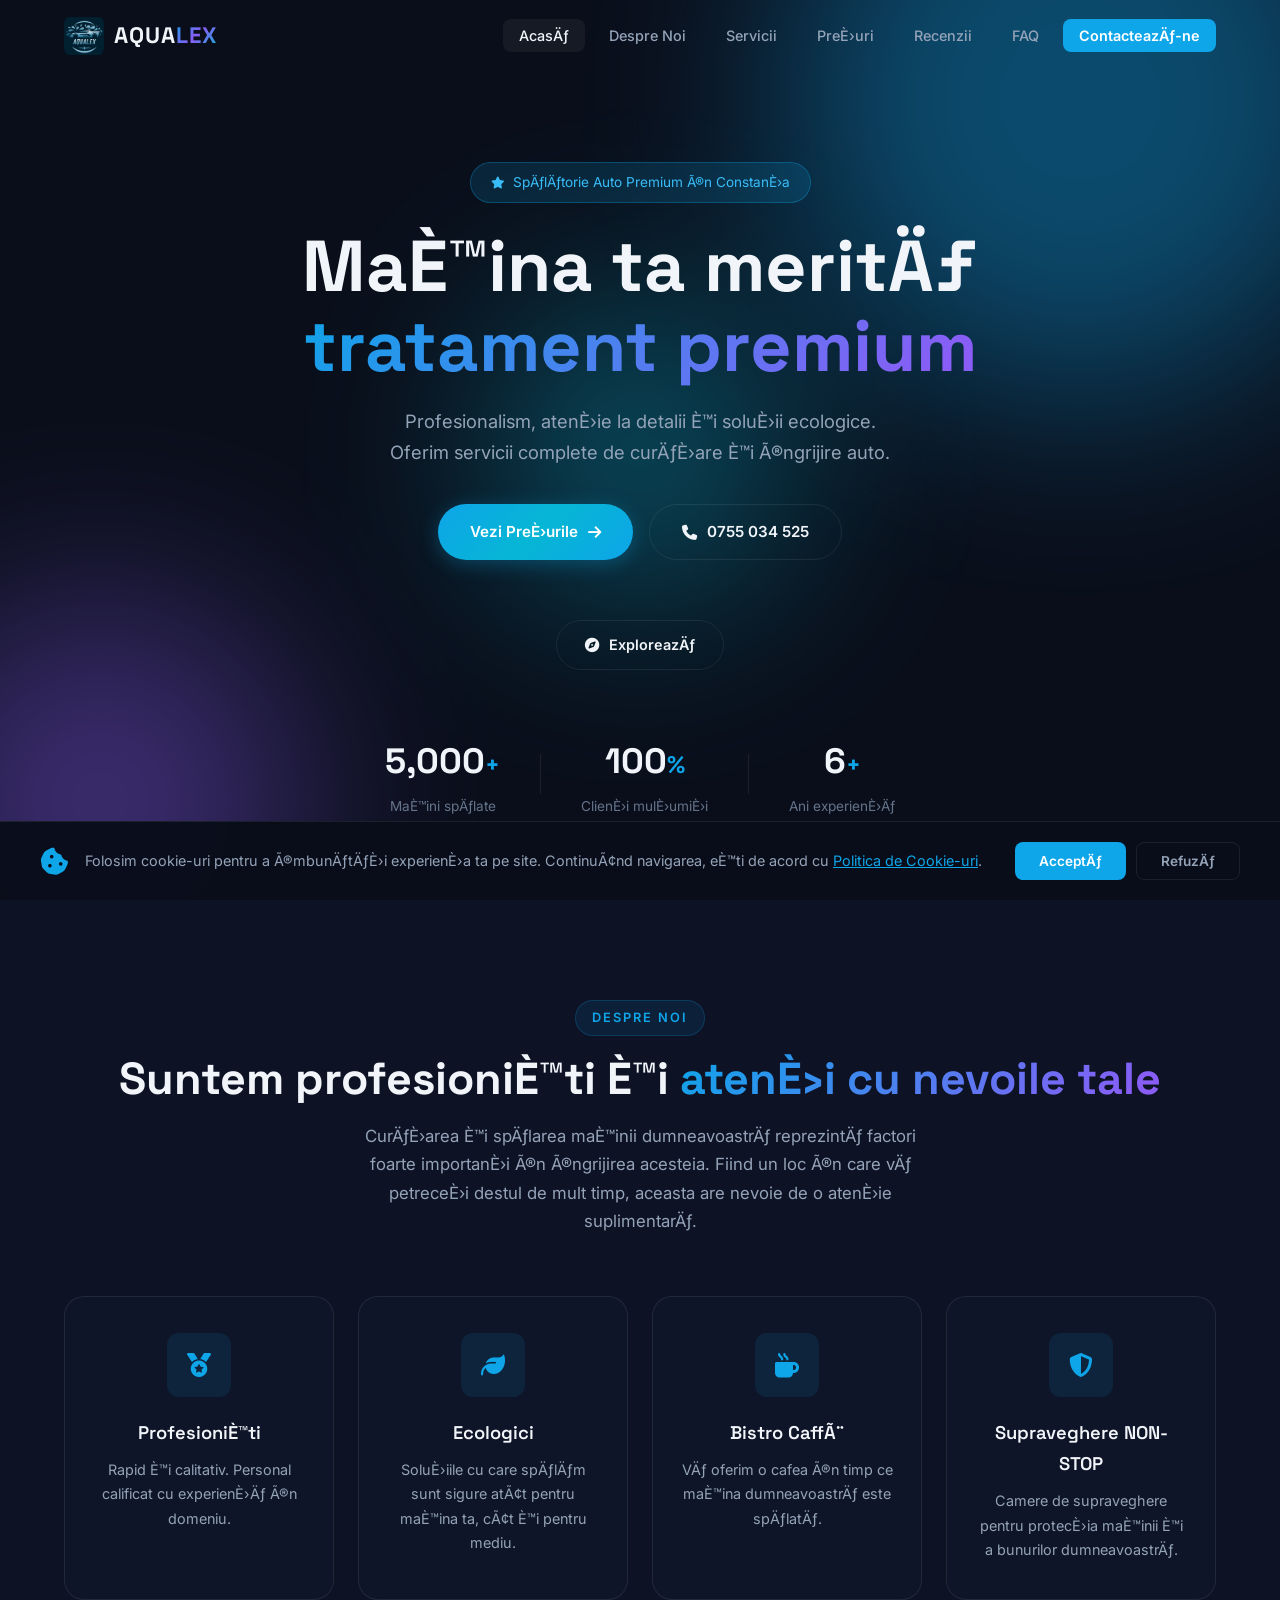
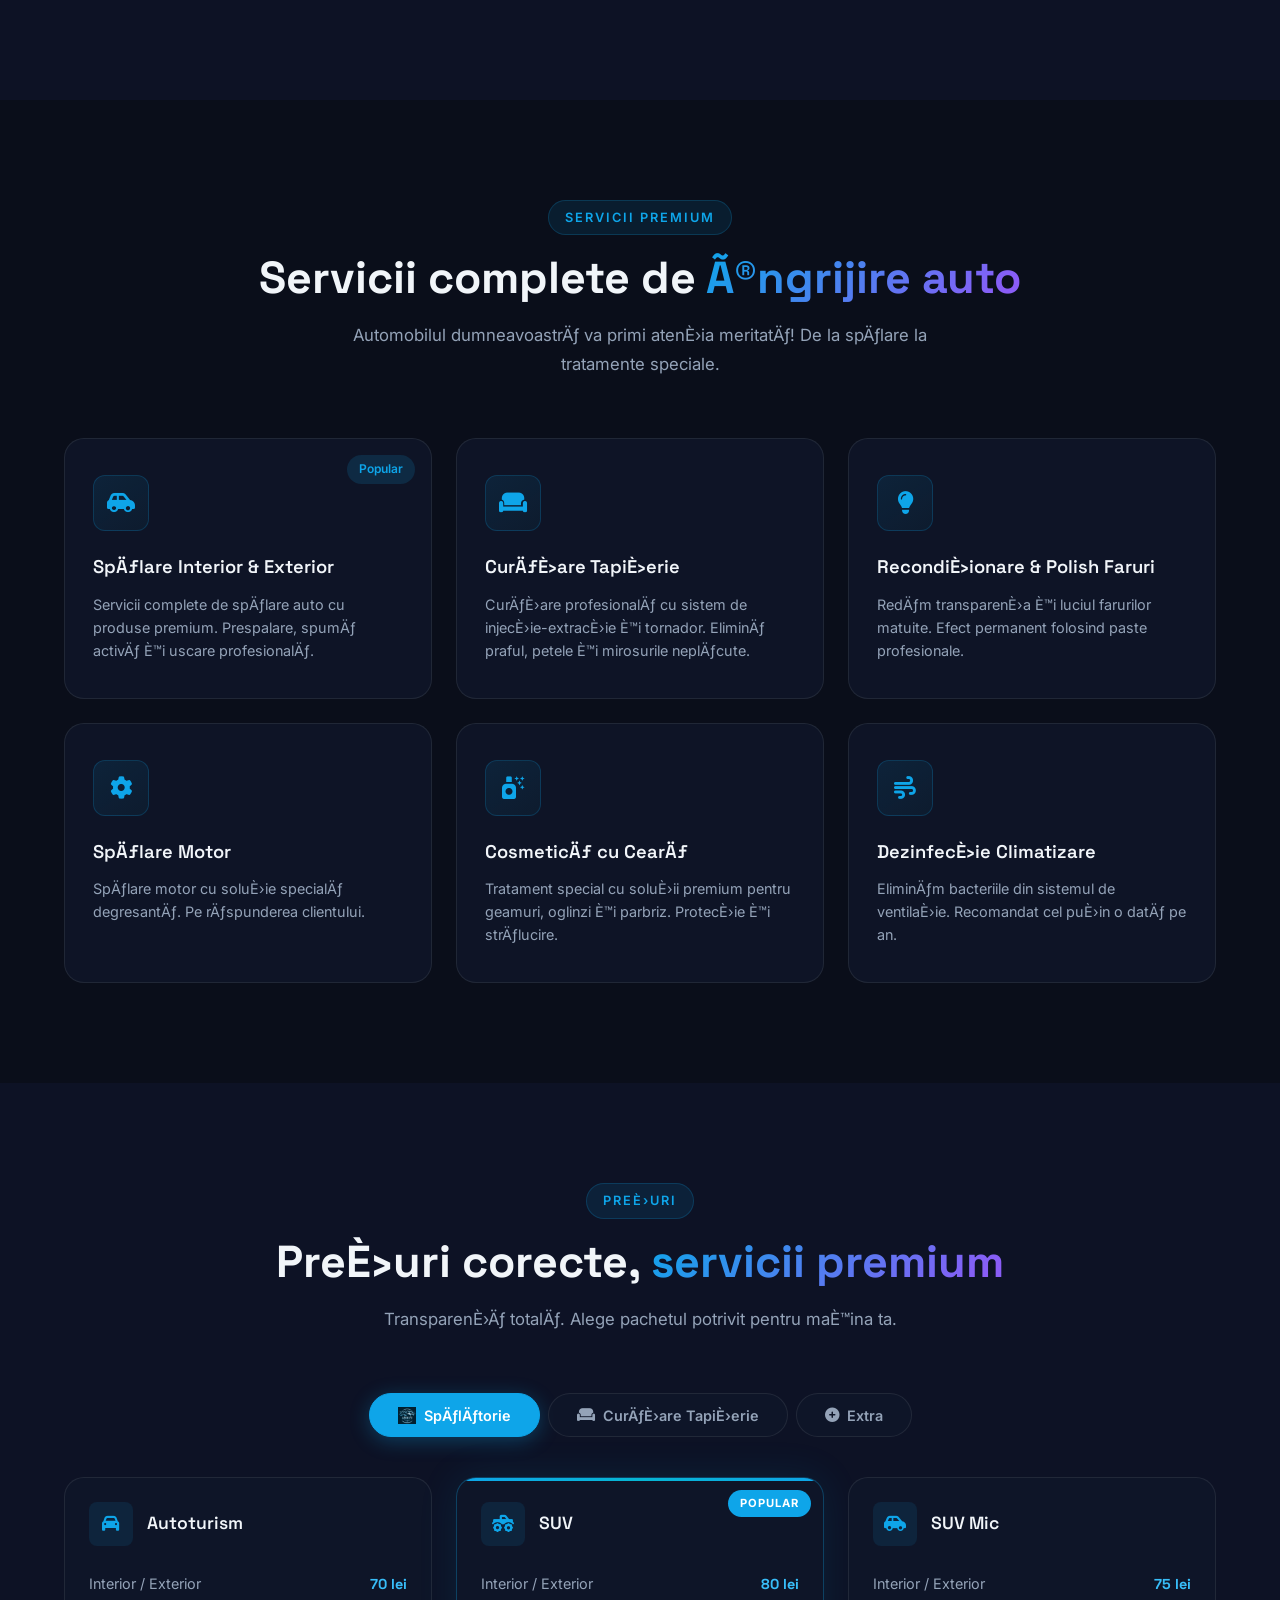
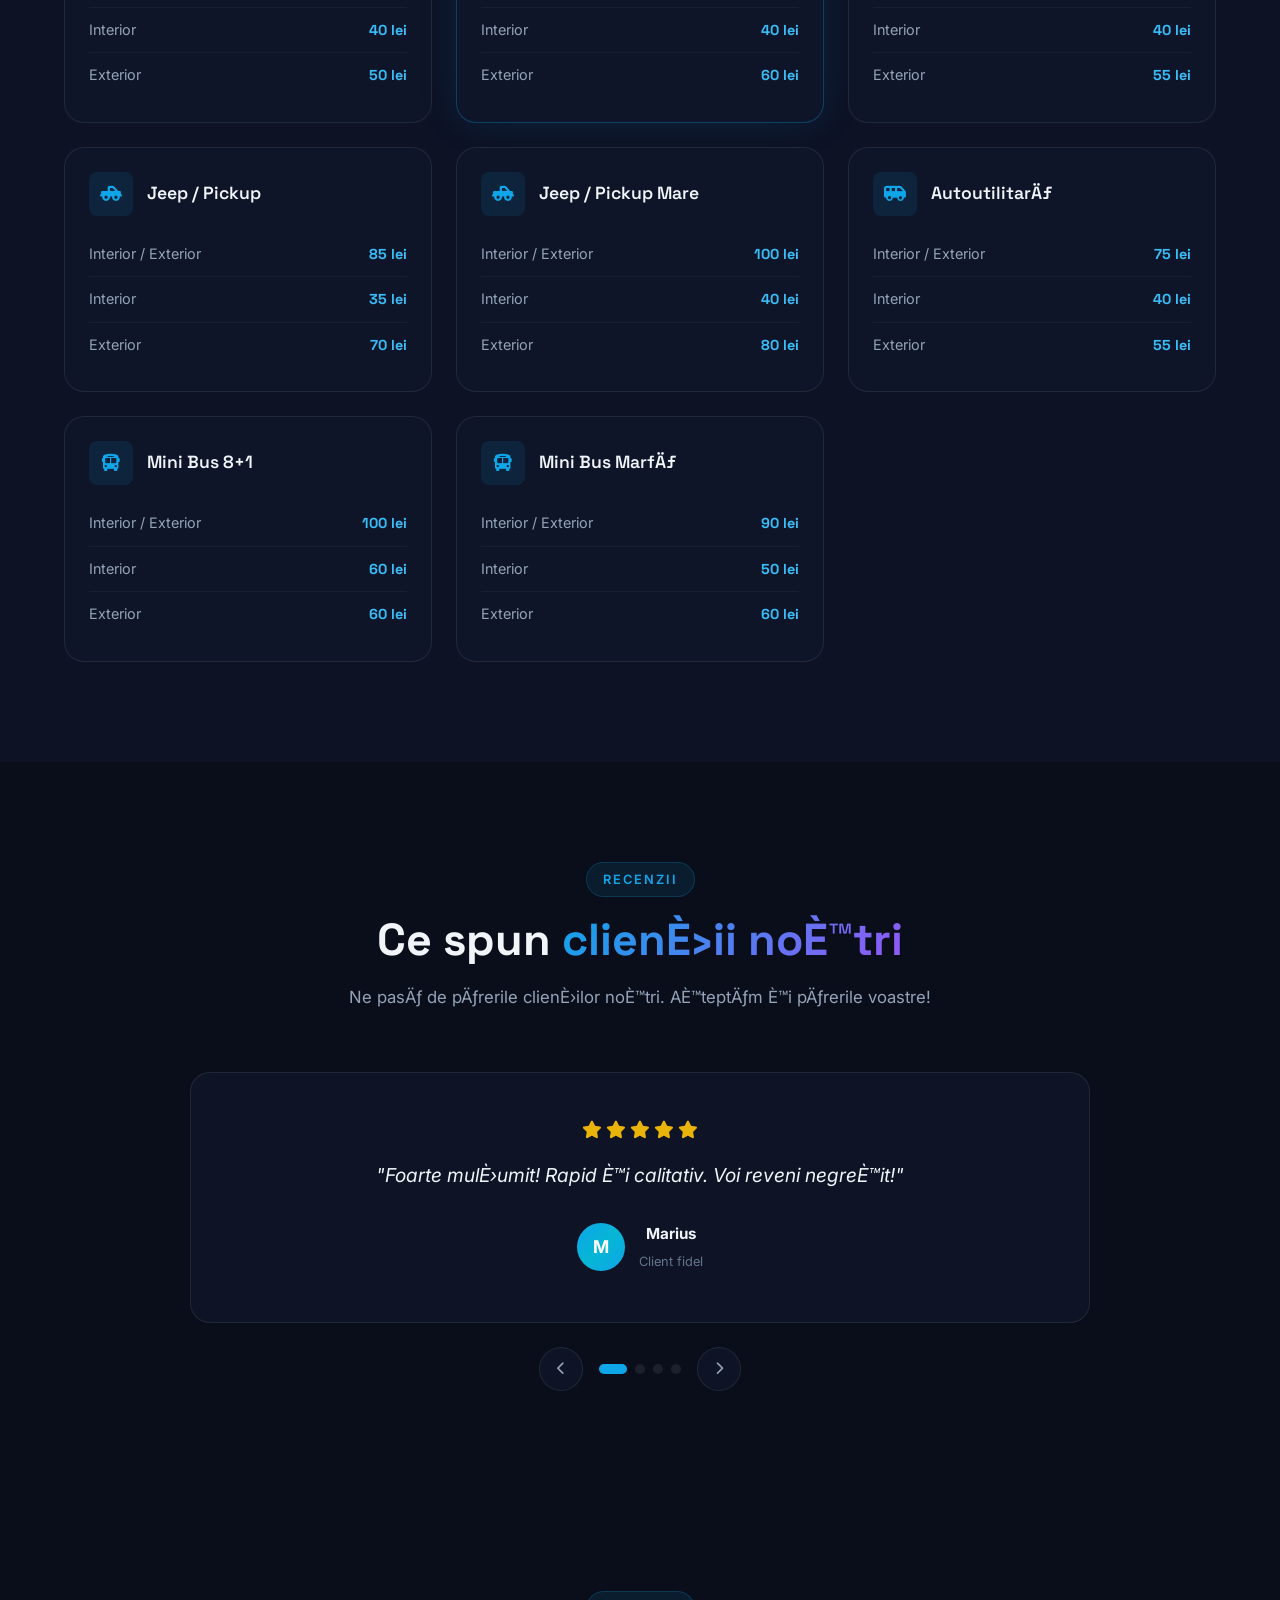
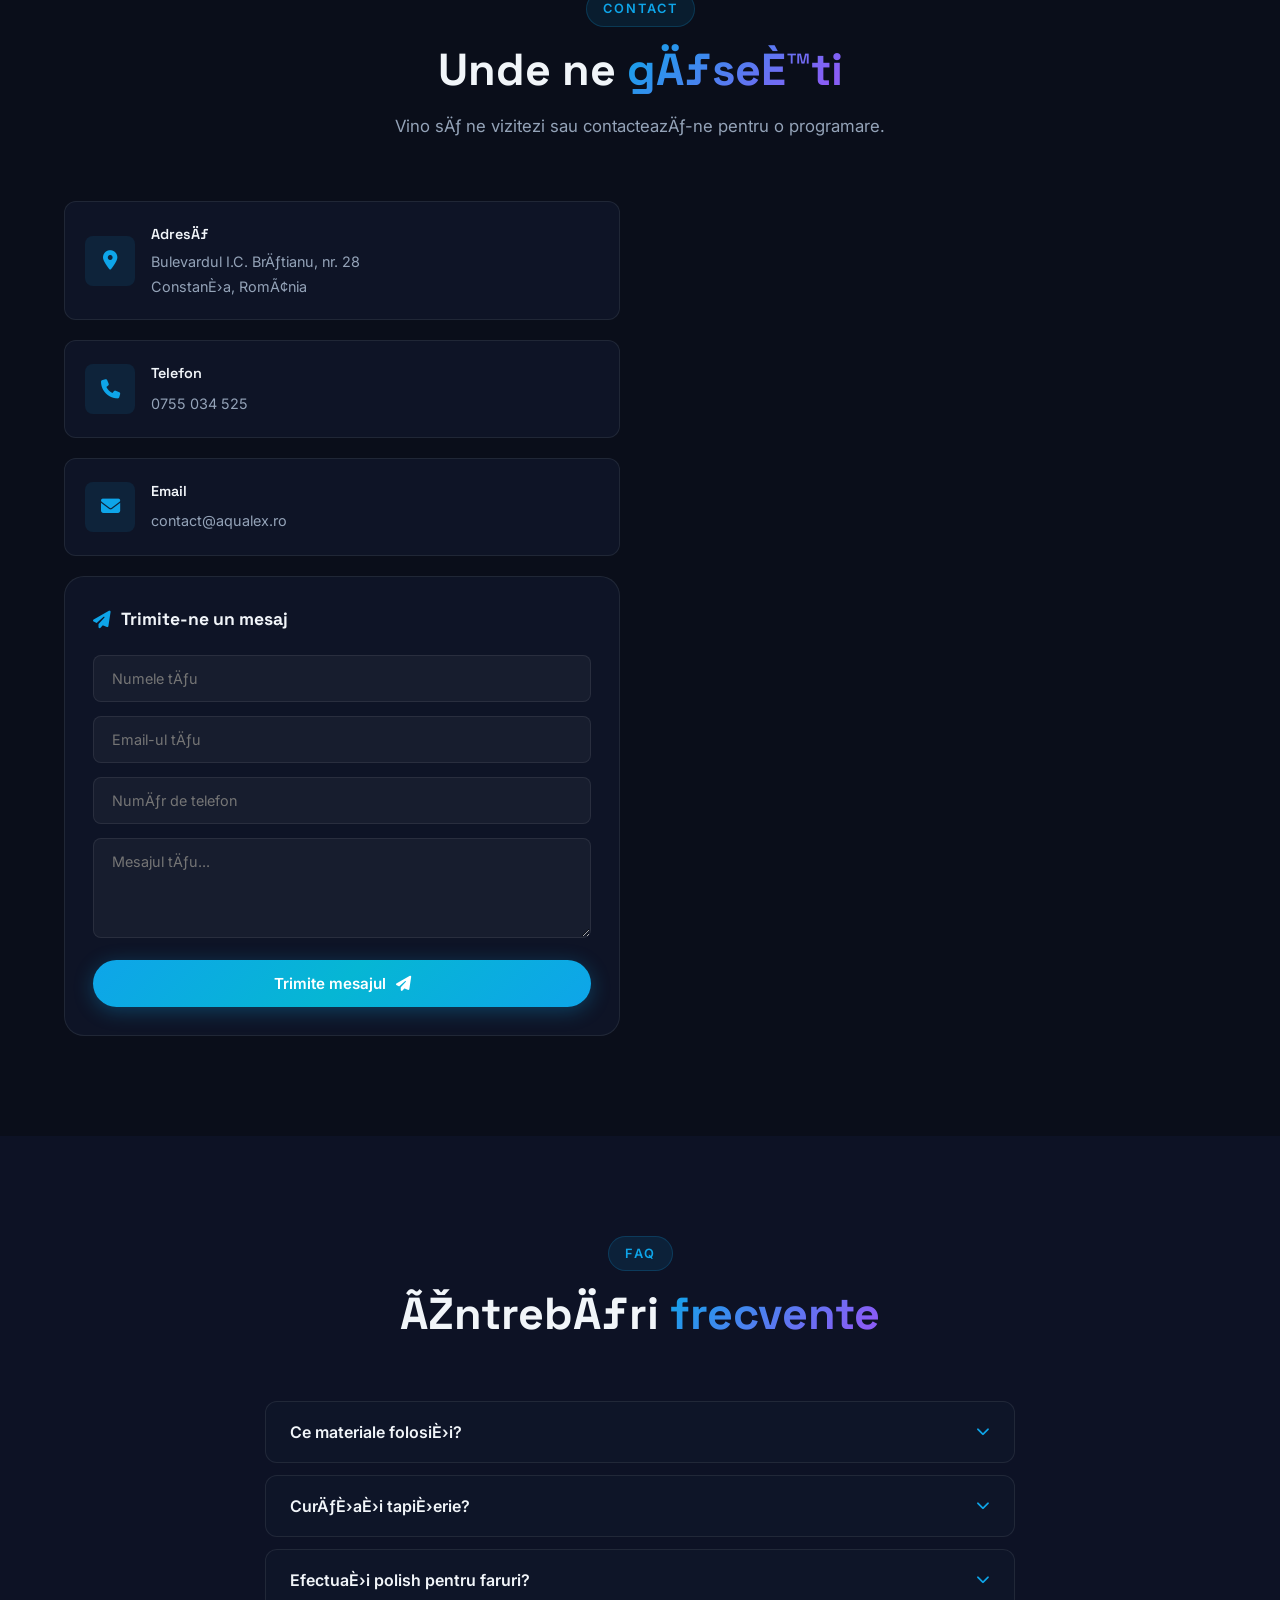
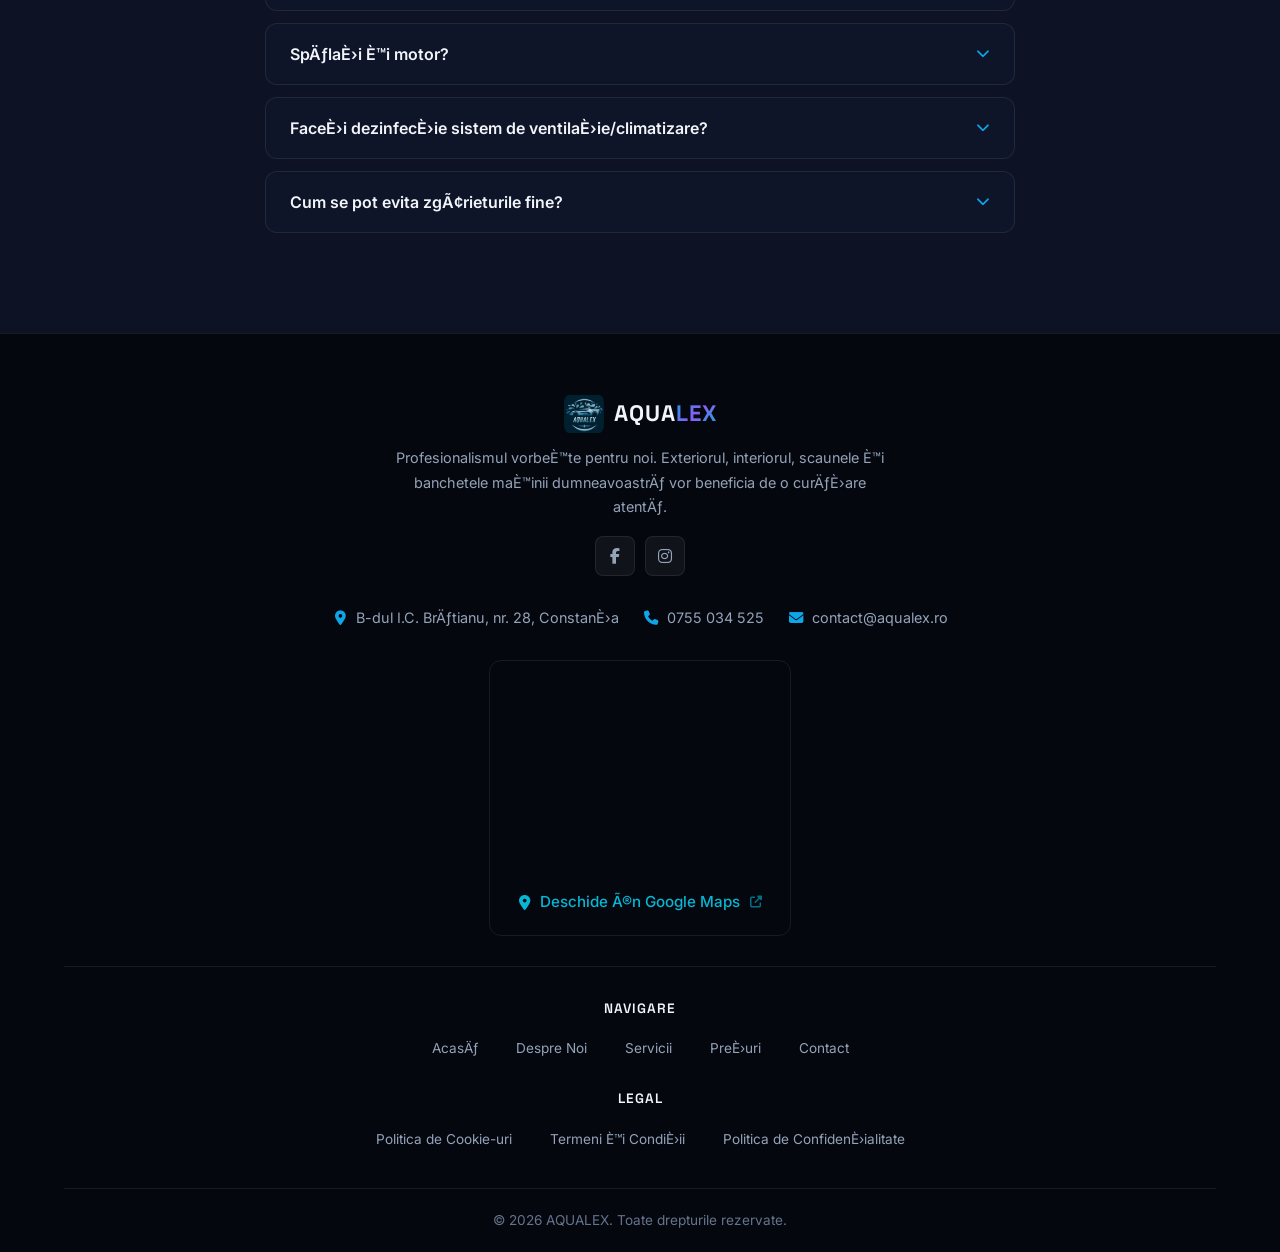
==== commit 2dbfe1ce: "Update phone number to 0755034525" ====
--- a/index.html
+++ b/index.html
@@ -1,10 +1,10 @@
-<!DOCTYPE html>
+﻿<!DOCTYPE html>
 <html lang="ro">
 <head>
     <meta charset="UTF-8">
     <meta name="viewport" content="width=device-width, initial-scale=1.0">
-    <title>AQUALEX | Spălătorie Auto Premium Constanța</title>
-    <meta name="description" content="Spălătorie auto premium în Constanța. Servicii profesionale de spălare, curățare tapițerie, polish faruri și multe altele. Calitate garantată!">
+    <title>AQUALEX | SpÄƒlÄƒtorie Auto Premium ConstanÈ›a</title>
+    <meta name="description" content="SpÄƒlÄƒtorie auto premium Ã®n ConstanÈ›a. Servicii profesionale de spÄƒlare, curÄƒÈ›are tapiÈ›erie, polish faruri È™i multe altele. Calitate garantatÄƒ!">
     <link rel="preconnect" href="https://fonts.googleapis.com">
     <link rel="preconnect" href="https://fonts.gstatic.com" crossorigin>
     <link href="https://fonts.googleapis.com/css2?family=Inter:wght@300;400;500;600;700;800;900&family=Space+Grotesk:wght@400;500;600;700&display=swap" rel="stylesheet">
@@ -26,10 +26,10 @@
     <div id="cookie-banner" class="cookie-banner">
         <div class="cookie-content">
             <i class="fas fa-cookie-bite"></i>
-            <p>Folosim cookie-uri pentru a îmbunătăți experiența ta pe site. Continuând navigarea, ești de acord cu <a href="cookies.html">Politica de Cookie-uri</a>.</p>
+            <p>Folosim cookie-uri pentru a Ã®mbunÄƒtÄƒÈ›i experienÈ›a ta pe site. ContinuÃ¢nd navigarea, eÈ™ti de acord cu <a href="cookies.html">Politica de Cookie-uri</a>.</p>
             <div class="cookie-buttons">
-                <button id="cookie-accept" class="btn-cookie accept">Acceptă</button>
-                <button id="cookie-reject" class="btn-cookie reject">Refuză</button>
+                <button id="cookie-accept" class="btn-cookie accept">AcceptÄƒ</button>
+                <button id="cookie-reject" class="btn-cookie reject">RefuzÄƒ</button>
             </div>
         </div>
     </div>
@@ -44,13 +44,13 @@
                 <span class="logo-text">AQUA<span class="logo-highlight">LEX</span></span>
             </a>
             <ul class="nav-menu" id="nav-menu">
-                <li><a href="#hero" class="nav-link active">Acasă</a></li>
+                <li><a href="#hero" class="nav-link active">AcasÄƒ</a></li>
                 <li><a href="#about" class="nav-link">Despre Noi</a></li>
                 <li><a href="#services" class="nav-link">Servicii</a></li>
-                <li><a href="#pricing" class="nav-link">Prețuri</a></li>
+                <li><a href="#pricing" class="nav-link">PreÈ›uri</a></li>
                 <li><a href="#testimonials" class="nav-link">Recenzii</a></li>
                 <li><a href="#faq" class="nav-link">FAQ</a></li>
-                <li><a href="#contact" class="nav-link nav-cta">Contactează-ne</a></li>
+                <li><a href="#contact" class="nav-link nav-cta">ContacteazÄƒ-ne</a></li>
             </ul>
             <div class="nav-toggle" id="nav-toggle">
                 <span></span>
@@ -71,46 +71,46 @@
         <div class="hero-content">
             <div class="hero-badge" data-aos="fade-down">
                 <i class="fas fa-star"></i>
-                <span>Spălătorie Auto Premium în Constanța</span>
+                <span>SpÄƒlÄƒtorie Auto Premium Ã®n ConstanÈ›a</span>
             </div>
             <h1 data-aos="fade-up">
-                Mașina ta merită<br>
+                MaÈ™ina ta meritÄƒ<br>
                 <span class="gradient-text">tratament premium</span>
             </h1>
             <p class="hero-subtitle" data-aos="fade-up" data-aos-delay="100">
-                Profesionalism, atenție la detalii și soluții ecologice.<br>
-                Oferim servicii complete de curățare și îngrijire auto.
+                Profesionalism, atenÈ›ie la detalii È™i soluÈ›ii ecologice.<br>
+                Oferim servicii complete de curÄƒÈ›are È™i Ã®ngrijire auto.
             </p>
             <div class="hero-actions" data-aos="fade-up" data-aos-delay="200">
                 <a href="#pricing" class="btn btn-primary">
-                    <span>Vezi Prețurile</span>
+                    <span>Vezi PreÈ›urile</span>
                     <i class="fas fa-arrow-right"></i>
                 </a>
-                <a href="tel:0722440550" class="btn btn-outline">
+                <a href="tel:0755034525" class="btn btn-outline">
                     <i class="fas fa-phone"></i>
-                    <span>0722 440 550</span>
+                    <span>0755 034 525</span>
                 </a>
             </div>
             <div class="hero-explore" data-aos="fade-up" data-aos-delay="250">
                 <a href="#about" class="btn btn-outline btn-explore">
                     <i class="fas fa-compass"></i>
-                    <span>Explorează</span>
+                    <span>ExploreazÄƒ</span>
                 </a>
             </div>
             <div class="hero-stats" data-aos="fade-up" data-aos-delay="300">
                 <div class="stat">
                     <span class="stat-number" data-count="5000">0</span><span class="stat-plus">+</span>
-                    <span class="stat-label">Mașini spălate</span>
+                    <span class="stat-label">MaÈ™ini spÄƒlate</span>
                 </div>
                 <div class="stat-divider"></div>
                 <div class="stat">
                     <span class="stat-number" data-count="100">0</span><span class="stat-plus">%</span>
-                    <span class="stat-label">Clienți mulțumiți</span>
+                    <span class="stat-label">ClienÈ›i mulÈ›umiÈ›i</span>
                 </div>
                 <div class="stat-divider"></div>
                 <div class="stat">
                     <span class="stat-number" data-count="6">0</span><span class="stat-plus">+</span>
-                    <span class="stat-label">Ani experiență</span>
+                    <span class="stat-label">Ani experienÈ›Äƒ</span>
                 </div>
             </div>
         </div>
@@ -121,37 +121,37 @@
         <div class="container">
             <div class="section-header" data-aos="fade-up">
                 <span class="section-tag">Despre Noi</span>
-                <h2>Suntem profesioniști și <span class="gradient-text">atenți cu nevoile tale</span></h2>
-                <p class="section-desc">Curățarea și spălarea mașinii dumneavoastră reprezintă factori foarte importanți în îngrijirea acesteia. Fiind un loc în care vă petreceți destul de mult timp, aceasta are nevoie de o atenție suplimentară.</p>
+                <h2>Suntem profesioniÈ™ti È™i <span class="gradient-text">atenÈ›i cu nevoile tale</span></h2>
+                <p class="section-desc">CurÄƒÈ›area È™i spÄƒlarea maÈ™inii dumneavoastrÄƒ reprezintÄƒ factori foarte importanÈ›i Ã®n Ã®ngrijirea acesteia. Fiind un loc Ã®n care vÄƒ petreceÈ›i destul de mult timp, aceasta are nevoie de o atenÈ›ie suplimentarÄƒ.</p>
             </div>
             <div class="about-grid">
                 <div class="about-card" data-aos="fade-up" data-aos-delay="0">
                     <div class="about-icon">
                         <i class="fas fa-medal"></i>
                     </div>
-                    <h3>Profesioniști</h3>
-                    <p>Rapid și calitativ. Personal calificat cu experiență în domeniu.</p>
+                    <h3>ProfesioniÈ™ti</h3>
+                    <p>Rapid È™i calitativ. Personal calificat cu experienÈ›Äƒ Ã®n domeniu.</p>
                 </div>
                 <div class="about-card" data-aos="fade-up" data-aos-delay="100">
                     <div class="about-icon">
                         <i class="fas fa-leaf"></i>
                     </div>
                     <h3>Ecologici</h3>
-                    <p>Soluțiile cu care spălăm sunt sigure atât pentru mașina ta, cât și pentru mediu.</p>
+                    <p>SoluÈ›iile cu care spÄƒlÄƒm sunt sigure atÃ¢t pentru maÈ™ina ta, cÃ¢t È™i pentru mediu.</p>
                 </div>
                 <div class="about-card" data-aos="fade-up" data-aos-delay="200">
                     <div class="about-icon">
                         <i class="fas fa-mug-hot"></i>
                     </div>
-                    <h3>Bistro Caffè</h3>
-                    <p>Vă oferim o cafea în timp ce mașina dumneavoastră este spălată.</p>
+                    <h3>Bistro CaffÃ¨</h3>
+                    <p>VÄƒ oferim o cafea Ã®n timp ce maÈ™ina dumneavoastrÄƒ este spÄƒlatÄƒ.</p>
                 </div>
                 <div class="about-card" data-aos="fade-up" data-aos-delay="300">
                     <div class="about-icon">
                         <i class="fas fa-shield-halved"></i>
                     </div>
                     <h3>Supraveghere NON-STOP</h3>
-                    <p>Camere de supraveghere pentru protecția mașinii și a bunurilor dumneavoastră.</p>
+                    <p>Camere de supraveghere pentru protecÈ›ia maÈ™inii È™i a bunurilor dumneavoastrÄƒ.</p>
                 </div>
             </div>
         </div>
@@ -162,8 +162,8 @@
         <div class="container">
             <div class="section-header" data-aos="fade-up">
                 <span class="section-tag">Servicii Premium</span>
-                <h2>Servicii complete de <span class="gradient-text">îngrijire auto</span></h2>
-                <p class="section-desc">Automobilul dumneavoastră va primi atenția meritată! De la spălare la tratamente speciale.</p>
+                <h2>Servicii complete de <span class="gradient-text">Ã®ngrijire auto</span></h2>
+                <p class="section-desc">Automobilul dumneavoastrÄƒ va primi atenÈ›ia meritatÄƒ! De la spÄƒlare la tratamente speciale.</p>
             </div>
             <div class="services-grid">
                 <a href="#pricing" class="service-card service-link" data-tab="spalatorie" data-aos="fade-up" data-aos-delay="0">
@@ -172,8 +172,8 @@
                             <i class="fas fa-car-side"></i>
                         </div>
                     </div>
-                    <h3>Spălare Interior & Exterior</h3>
-                    <p>Servicii complete de spălare auto cu produse premium. Prespalare, spumă activă și uscare profesională.</p>
+                    <h3>SpÄƒlare Interior & Exterior</h3>
+                    <p>Servicii complete de spÄƒlare auto cu produse premium. Prespalare, spumÄƒ activÄƒ È™i uscare profesionalÄƒ.</p>
                     <div class="service-tag">Popular</div>
                 </a>
                 <a href="#pricing" class="service-card service-link" data-tab="tapiterie" data-aos="fade-up" data-aos-delay="100">
@@ -182,8 +182,8 @@
                             <i class="fas fa-couch"></i>
                         </div>
                     </div>
-                    <h3>Curățare Tapițerie</h3>
-                    <p>Curățare profesională cu sistem de injecție-extracție și tornador. Elimină praful, petele și mirosurile neplăcute.</p>
+                    <h3>CurÄƒÈ›are TapiÈ›erie</h3>
+                    <p>CurÄƒÈ›are profesionalÄƒ cu sistem de injecÈ›ie-extracÈ›ie È™i tornador. EliminÄƒ praful, petele È™i mirosurile neplÄƒcute.</p>
                 </a>
                 <a href="#pricing" class="service-card service-link" data-tab="tapiterie" data-aos="fade-up" data-aos-delay="200">
                     <div class="service-icon-wrap">
@@ -191,8 +191,8 @@
                             <i class="fas fa-lightbulb"></i>
                         </div>
                     </div>
-                    <h3>Recondiționare & Polish Faruri</h3>
-                    <p>Redăm transparența și luciul farurilor matuite. Efect permanent folosind paste profesionale.</p>
+                    <h3>RecondiÈ›ionare & Polish Faruri</h3>
+                    <p>RedÄƒm transparenÈ›a È™i luciul farurilor matuite. Efect permanent folosind paste profesionale.</p>
                 </a>
                 <a href="#pricing" class="service-card service-link" data-tab="extra" data-aos="fade-up" data-aos-delay="0">
                     <div class="service-icon-wrap">
@@ -200,8 +200,8 @@
                             <i class="fas fa-gear"></i>
                         </div>
                     </div>
-                    <h3>Spălare Motor</h3>
-                    <p>Spălare motor cu soluție specială degresantă. Pe răspunderea clientului.</p>
+                    <h3>SpÄƒlare Motor</h3>
+                    <p>SpÄƒlare motor cu soluÈ›ie specialÄƒ degresantÄƒ. Pe rÄƒspunderea clientului.</p>
                 </a>
                 <a href="#pricing" class="service-card service-link" data-tab="extra" data-aos="fade-up" data-aos-delay="100">
                     <div class="service-icon-wrap">
@@ -209,8 +209,8 @@
                             <i class="fas fa-spray-can-sparkles"></i>
                         </div>
                     </div>
-                    <h3>Cosmetică cu Ceară</h3>
-                    <p>Tratament special cu soluții premium pentru geamuri, oglinzi și parbriz. Protecție și strălucire.</p>
+                    <h3>CosmeticÄƒ cu CearÄƒ</h3>
+                    <p>Tratament special cu soluÈ›ii premium pentru geamuri, oglinzi È™i parbriz. ProtecÈ›ie È™i strÄƒlucire.</p>
                 </a>
                 <a href="#pricing" class="service-card service-link" data-tab="extra" data-aos="fade-up" data-aos-delay="200">
                     <div class="service-icon-wrap">
@@ -218,8 +218,8 @@
                             <i class="fas fa-wind"></i>
                         </div>
                     </div>
-                    <h3>Dezinfecție Climatizare</h3>
-                    <p>Eliminăm bacteriile din sistemul de ventilație. Recomandat cel puțin o dată pe an.</p>
+                    <h3>DezinfecÈ›ie Climatizare</h3>
+                    <p>EliminÄƒm bacteriile din sistemul de ventilaÈ›ie. Recomandat cel puÈ›in o datÄƒ pe an.</p>
                 </a>
             </div>
         </div>
@@ -229,18 +229,18 @@
     <section id="pricing" class="section pricing">
         <div class="container">
             <div class="section-header" data-aos="fade-up">
-                <span class="section-tag">Prețuri</span>
-                <h2>Prețuri corecte, <span class="gradient-text">servicii premium</span></h2>
-                <p class="section-desc">Transparență totală. Alege pachetul potrivit pentru mașina ta.</p>
+                <span class="section-tag">PreÈ›uri</span>
+                <h2>PreÈ›uri corecte, <span class="gradient-text">servicii premium</span></h2>
+                <p class="section-desc">TransparenÈ›Äƒ totalÄƒ. Alege pachetul potrivit pentru maÈ™ina ta.</p>
             </div>
             
             <!-- Pricing Toggle -->
             <div class="pricing-toggle" data-aos="fade-up">
                 <button class="toggle-btn active" data-tab="spalatorie">
-                    <img src="logo aqualex.png" alt="" class="toggle-logo"> Spălătorie
+                    <img src="logo aqualex.png" alt="" class="toggle-logo"> SpÄƒlÄƒtorie
                 </button>
                 <button class="toggle-btn" data-tab="tapiterie">
-                    <i class="fas fa-couch"></i> Curățare Tapițerie
+                    <i class="fas fa-couch"></i> CurÄƒÈ›are TapiÈ›erie
                 </button>
                 <button class="toggle-btn" data-tab="extra">
                     <i class="fas fa-plus-circle"></i> Extra
@@ -326,7 +326,7 @@
                         <button class="accordion-header">
                             <div class="accordion-header-content">
                                 <i class="fas fa-van-shuttle"></i>
-                                <span>Autoutilitară</span>
+                                <span>AutoutilitarÄƒ</span>
                             </div>
                             <i class="fas fa-chevron-down accordion-arrow"></i>
                         </button>
@@ -354,7 +354,7 @@
                         <button class="accordion-header">
                             <div class="accordion-header-content">
                                 <i class="fas fa-bus"></i>
-                                <span>Mini Bus Marfă</span>
+                                <span>Mini Bus MarfÄƒ</span>
                             </div>
                             <i class="fas fa-chevron-down accordion-arrow"></i>
                         </button>
@@ -471,7 +471,7 @@
                     <div class="price-card" data-aos="fade-up" data-aos-delay="200">
                         <div class="price-header">
                             <div class="price-icon"><i class="fas fa-van-shuttle"></i></div>
-                            <h3>Autoutilitară</h3>
+                            <h3>AutoutilitarÄƒ</h3>
                         </div>
                         <div class="price-body">
                             <div class="price-row">
@@ -511,7 +511,7 @@
                     <div class="price-card" data-aos="fade-up" data-aos-delay="100">
                         <div class="price-header">
                             <div class="price-icon"><i class="fas fa-bus"></i></div>
-                            <h3>Mini Bus Marfă</h3>
+                            <h3>Mini Bus MarfÄƒ</h3>
                         </div>
                         <div class="price-body">
                             <div class="price-row">
@@ -544,12 +544,12 @@
                             <i class="fas fa-chevron-down accordion-arrow"></i>
                         </button>
                         <div class="accordion-body">
-                            <div class="price-row"><span>Curățare integrală</span><span class="price">600 lei</span></div>
+                            <div class="price-row"><span>CurÄƒÈ›are integralÄƒ</span><span class="price">600 lei</span></div>
                             <div class="price-row"><span>Scaun / buc (30 min)</span><span class="price">70 lei</span></div>
                             <div class="price-row"><span>Portiere / buc (20 min)</span><span class="price">50 lei</span></div>
-                            <div class="price-row"><span>Podea / mochetă (2 ore)</span><span class="price">200 lei</span></div>
-                            <div class="price-row"><span>Portbagaj (1 oră)</span><span class="price">100 lei</span></div>
-                            <div class="price-row"><span>Bord (1 oră)</span><span class="price">100 lei</span></div>
+                            <div class="price-row"><span>Podea / mochetÄƒ (2 ore)</span><span class="price">200 lei</span></div>
+                            <div class="price-row"><span>Portbagaj (1 orÄƒ)</span><span class="price">100 lei</span></div>
+                            <div class="price-row"><span>Bord (1 orÄƒ)</span><span class="price">100 lei</span></div>
                             <div class="price-row"><span>Degresat geamuri / buc</span><span class="price">25 lei</span></div>
                             <div class="price-row"><span>Polish faruri / buc</span><span class="price">60 lei</span></div>
                             <div class="price-row"><span>Tratament piele</span><span class="price">300 lei</span></div>
@@ -564,7 +564,7 @@
                             <i class="fas fa-chevron-down accordion-arrow"></i>
                         </button>
                         <div class="accordion-body">
-                            <div class="price-row"><span>Curățare integrală</span><span class="price">700 lei</span></div>
+                            <div class="price-row"><span>CurÄƒÈ›are integralÄƒ</span><span class="price">700 lei</span></div>
                         </div>
                     </div>
                     <div class="accordion-group">
@@ -577,12 +577,12 @@
                             <i class="fas fa-chevron-down accordion-arrow"></i>
                         </button>
                         <div class="accordion-body">
-                            <div class="price-row"><span>Curățare integrală</span><span class="price">800 lei</span></div>
+                            <div class="price-row"><span>CurÄƒÈ›are integralÄƒ</span><span class="price">800 lei</span></div>
                             <div class="price-row"><span>Scaun / buc (30 min)</span><span class="price">80 lei</span></div>
                             <div class="price-row"><span>Portiere / buc (20 min)</span><span class="price">60 lei</span></div>
-                            <div class="price-row"><span>Podea / mochetă (2 ore)</span><span class="price">300 lei</span></div>
-                            <div class="price-row"><span>Portbagaj (1 oră)</span><span class="price">150 lei</span></div>
-                            <div class="price-row"><span>Bord (1 oră)</span><span class="price">150 lei</span></div>
+                            <div class="price-row"><span>Podea / mochetÄƒ (2 ore)</span><span class="price">300 lei</span></div>
+                            <div class="price-row"><span>Portbagaj (1 orÄƒ)</span><span class="price">150 lei</span></div>
+                            <div class="price-row"><span>Bord (1 orÄƒ)</span><span class="price">150 lei</span></div>
                             <div class="price-row"><span>Degresat geamuri / buc</span><span class="price">25 lei</span></div>
                             <div class="price-row"><span>Polish faruri / buc</span><span class="price">60 lei</span></div>
                             <div class="price-row"><span>Tratament piele</span><span class="price">400 lei</span></div>
@@ -592,15 +592,15 @@
                         <button class="accordion-header">
                             <div class="accordion-header-content">
                                 <i class="fas fa-van-shuttle"></i>
-                                <span>Furgonetă tip Papuc</span>
-                            </div>
-                            <i class="fas fa-chevron-down accordion-arrow"></i>
-                        </button>
-                        <div class="accordion-body">
-                            <div class="price-row"><span>Curățare integrală</span><span class="price">400 lei</span></div>
+                                <span>FurgonetÄƒ tip Papuc</span>
+                            </div>
+                            <i class="fas fa-chevron-down accordion-arrow"></i>
+                        </button>
+                        <div class="accordion-body">
+                            <div class="price-row"><span>CurÄƒÈ›are integralÄƒ</span><span class="price">400 lei</span></div>
                             <div class="price-row"><span>Scaun / buc (30 min)</span><span class="price">70 lei</span></div>
                             <div class="price-row"><span>Portiere / buc (20 min)</span><span class="price">50 lei</span></div>
-                            <div class="price-row"><span>Bord (1 oră)</span><span class="price">100 lei</span></div>
+                            <div class="price-row"><span>Bord (1 orÄƒ)</span><span class="price">100 lei</span></div>
                             <div class="price-row"><span>Degresat geamuri / buc</span><span class="price">25 lei</span></div>
                             <div class="price-row"><span>Polish faruri / buc</span><span class="price">60 lei</span></div>
                         </div>
@@ -616,7 +616,7 @@
                         <div class="accordion-body">
                             <div class="price-row"><span>Scaun / buc (30 min)</span><span class="price">80 lei</span></div>
                             <div class="price-row"><span>Portiere / buc (20 min)</span><span class="price">60 lei</span></div>
-                            <div class="price-row"><span>Bord (1 oră)</span><span class="price">150 lei</span></div>
+                            <div class="price-row"><span>Bord (1 orÄƒ)</span><span class="price">150 lei</span></div>
                             <div class="price-row"><span>Degresat geamuri / buc</span><span class="price">25 lei</span></div>
                             <div class="price-row"><span>Polish faruri / buc</span><span class="price">60 lei</span></div>
                         </div>
@@ -631,7 +631,7 @@
                         </div>
                         <div class="price-body">
                             <div class="price-row">
-                                <span>Curățare integrală</span>
+                                <span>CurÄƒÈ›are integralÄƒ</span>
                                 <span class="price">600 lei</span>
                             </div>
                             <div class="price-row">
@@ -643,15 +643,15 @@
                                 <span class="price">50 lei</span>
                             </div>
                             <div class="price-row">
-                                <span>Podea / mochetă (2 ore)</span>
+                                <span>Podea / mochetÄƒ (2 ore)</span>
                                 <span class="price">200 lei</span>
                             </div>
                             <div class="price-row">
-                                <span>Portbagaj (1 oră)</span>
+                                <span>Portbagaj (1 orÄƒ)</span>
                                 <span class="price">100 lei</span>
                             </div>
                             <div class="price-row">
-                                <span>Bord (1 oră)</span>
+                                <span>Bord (1 orÄƒ)</span>
                                 <span class="price">100 lei</span>
                             </div>
                             <div class="price-row">
@@ -676,7 +676,7 @@
                         </div>
                         <div class="price-body">
                             <div class="price-row">
-                                <span>Curățare integrală</span>
+                                <span>CurÄƒÈ›are integralÄƒ</span>
                                 <span class="price">800 lei</span>
                             </div>
                             <div class="price-row">
@@ -688,15 +688,15 @@
                                 <span class="price">60 lei</span>
                             </div>
                             <div class="price-row">
-                                <span>Podea / mochetă (2 ore)</span>
+                                <span>Podea / mochetÄƒ (2 ore)</span>
                                 <span class="price">300 lei</span>
                             </div>
                             <div class="price-row">
-                                <span>Portbagaj (1 oră)</span>
+                                <span>Portbagaj (1 orÄƒ)</span>
                                 <span class="price">150 lei</span>
                             </div>
                             <div class="price-row">
-                                <span>Bord (1 oră)</span>
+                                <span>Bord (1 orÄƒ)</span>
                                 <span class="price">150 lei</span>
                             </div>
                             <div class="price-row">
@@ -720,7 +720,7 @@
                         </div>
                         <div class="price-body">
                             <div class="price-row">
-                                <span>Curățare integrală</span>
+                                <span>CurÄƒÈ›are integralÄƒ</span>
                                 <span class="price">700 lei</span>
                             </div>
                         </div>
@@ -728,11 +728,11 @@
                     <div class="price-card" data-aos="fade-up">
                         <div class="price-header">
                             <div class="price-icon"><i class="fas fa-van-shuttle"></i></div>
-                            <h3>Furgonetă tip Papuc</h3>
-                        </div>
-                        <div class="price-body">
-                            <div class="price-row">
-                                <span>Curățare integrală</span>
+                            <h3>FurgonetÄƒ tip Papuc</h3>
+                        </div>
+                        <div class="price-body">
+                            <div class="price-row">
+                                <span>CurÄƒÈ›are integralÄƒ</span>
                                 <span class="price">400 lei</span>
                             </div>
                             <div class="price-row">
@@ -744,7 +744,7 @@
                                 <span class="price">50 lei</span>
                             </div>
                             <div class="price-row">
-                                <span>Bord (1 oră)</span>
+                                <span>Bord (1 orÄƒ)</span>
                                 <span class="price">100 lei</span>
                             </div>
                             <div class="price-row">
@@ -772,7 +772,7 @@
                                 <span class="price">60 lei</span>
                             </div>
                             <div class="price-row">
-                                <span>Bord (1 oră)</span>
+                                <span>Bord (1 orÄƒ)</span>
                                 <span class="price">150 lei</span>
                             </div>
                             <div class="price-row">
@@ -796,12 +796,12 @@
                         <button class="accordion-header">
                             <div class="accordion-header-content">
                                 <i class="fas fa-gear"></i>
-                                <span>Spălare Motor</span>
-                            </div>
-                            <i class="fas fa-chevron-down accordion-arrow"></i>
-                        </button>
-                        <div class="accordion-body">
-                            <div class="price-note">Pe răspunderea clientului</div>
+                                <span>SpÄƒlare Motor</span>
+                            </div>
+                            <i class="fas fa-chevron-down accordion-arrow"></i>
+                        </button>
+                        <div class="accordion-body">
+                            <div class="price-note">Pe rÄƒspunderea clientului</div>
                             <div class="price-row"><span>Autoturisme</span><span class="price">50 lei</span></div>
                             <div class="price-row"><span>Alte categorii</span><span class="price">70 lei</span></div>
                         </div>
@@ -815,7 +815,7 @@
                             <i class="fas fa-chevron-down accordion-arrow"></i>
                         </button>
                         <div class="accordion-body">
-                            <div class="price-row"><span>Motocicletă</span><span class="price">40 lei</span></div>
+                            <div class="price-row"><span>MotocicletÄƒ</span><span class="price">40 lei</span></div>
                             <div class="price-row"><span>Scuter</span><span class="price">30 lei</span></div>
                             <div class="price-row"><span>ATV</span><span class="price">50 lei</span></div>
                             <div class="price-row"><span>Skijet</span><span class="price">40 lei</span></div>
@@ -830,8 +830,8 @@
                             <i class="fas fa-chevron-down accordion-arrow"></i>
                         </button>
                         <div class="accordion-body">
-                            <div class="price-row"><span>Mașină foarte murdară (extra)</span><span class="price">30 lei</span></div>
-                            <div class="price-row"><span>Roată rezervă / buc</span><span class="price">5 lei</span></div>
+                            <div class="price-row"><span>MaÈ™inÄƒ foarte murdarÄƒ (extra)</span><span class="price">30 lei</span></div>
+                            <div class="price-row"><span>RoatÄƒ rezervÄƒ / buc</span><span class="price">5 lei</span></div>
                         </div>
                     </div>
                 </div>
@@ -840,10 +840,10 @@
                     <div class="price-card" data-aos="fade-up">
                         <div class="price-header">
                             <div class="price-icon"><i class="fas fa-gear"></i></div>
-                            <h3>Spălare Motor</h3>
-                        </div>
-                        <div class="price-body">
-                            <div class="price-note">Pe răspunderea clientului</div>
+                            <h3>SpÄƒlare Motor</h3>
+                        </div>
+                        <div class="price-body">
+                            <div class="price-note">Pe rÄƒspunderea clientului</div>
                             <div class="price-row">
                                 <span>Autoturisme</span>
                                 <span class="price">50 lei</span>
@@ -861,7 +861,7 @@
                         </div>
                         <div class="price-body">
                             <div class="price-row">
-                                <span>Motocicletă</span>
+                                <span>MotocicletÄƒ</span>
                                 <span class="price">40 lei</span>
                             </div>
                             <div class="price-row">
@@ -885,11 +885,11 @@
                         </div>
                         <div class="price-body">
                             <div class="price-row">
-                                <span>Mașină foarte murdară (extra)</span>
+                                <span>MaÈ™inÄƒ foarte murdarÄƒ (extra)</span>
                                 <span class="price">30 lei</span>
                             </div>
                             <div class="price-row">
-                                <span>Roată rezervă / buc</span>
+                                <span>RoatÄƒ rezervÄƒ / buc</span>
                                 <span class="price">5 lei</span>
                             </div>
                         </div>
@@ -904,8 +904,8 @@
         <div class="container">
             <div class="section-header" data-aos="fade-up">
                 <span class="section-tag">Recenzii</span>
-                <h2>Ce spun <span class="gradient-text">clienții noștri</span></h2>
-                <p class="section-desc">Ne pasă de părerile clienților noștri. Așteptăm și părerile voastre!</p>
+                <h2>Ce spun <span class="gradient-text">clienÈ›ii noÈ™tri</span></h2>
+                <p class="section-desc">Ne pasÄƒ de pÄƒrerile clienÈ›ilor noÈ™tri. AÈ™teptÄƒm È™i pÄƒrerile voastre!</p>
             </div>
             <div class="testimonials-slider" data-aos="fade-up">
                 <div class="testimonial-track" id="testimonial-track">
@@ -913,7 +913,7 @@
                         <div class="testimonial-stars">
                             <i class="fas fa-star"></i><i class="fas fa-star"></i><i class="fas fa-star"></i><i class="fas fa-star"></i><i class="fas fa-star"></i>
                         </div>
-                        <p class="testimonial-text">"Foarte mulțumit! Rapid și calitativ. Voi reveni negreșit!"</p>
+                        <p class="testimonial-text">"Foarte mulÈ›umit! Rapid È™i calitativ. Voi reveni negreÈ™it!"</p>
                         <div class="testimonial-author">
                             <div class="author-avatar">M</div>
                             <div>
@@ -926,7 +926,7 @@
                         <div class="testimonial-stars">
                             <i class="fas fa-star"></i><i class="fas fa-star"></i><i class="fas fa-star"></i><i class="fas fa-star"></i><i class="fas fa-star"></i>
                         </div>
-                        <p class="testimonial-text">"Sunt foarte mulțumită de serviciile lor. Recomand cu încredere!"</p>
+                        <p class="testimonial-text">"Sunt foarte mulÈ›umitÄƒ de serviciile lor. Recomand cu Ã®ncredere!"</p>
                         <div class="testimonial-author">
                             <div class="author-avatar">C</div>
                             <div>
@@ -939,7 +939,7 @@
                         <div class="testimonial-stars">
                             <i class="fas fa-star"></i><i class="fas fa-star"></i><i class="fas fa-star"></i><i class="fas fa-star"></i><i class="fas fa-star"></i>
                         </div>
-                        <p class="testimonial-text">"Recomand! Cei mai buni din Constanța!"</p>
+                        <p class="testimonial-text">"Recomand! Cei mai buni din ConstanÈ›a!"</p>
                         <div class="testimonial-author">
                             <div class="author-avatar">A</div>
                             <div>
@@ -952,7 +952,7 @@
                         <div class="testimonial-stars">
                             <i class="fas fa-star"></i><i class="fas fa-star"></i><i class="fas fa-star"></i><i class="fas fa-star"></i><i class="fas fa-star"></i>
                         </div>
-                        <p class="testimonial-text">"Recomand cu cea mai mare încredere, din experiență proprie!"</p>
+                        <p class="testimonial-text">"Recomand cu cea mai mare Ã®ncredere, din experienÈ›Äƒ proprie!"</p>
                         <div class="testimonial-author">
                             <div class="author-avatar">R</div>
                             <div>
@@ -976,8 +976,8 @@
         <div class="container">
             <div class="section-header" data-aos="fade-up">
                 <span class="section-tag">Contact</span>
-                <h2>Unde ne <span class="gradient-text">găsești</span></h2>
-                <p class="section-desc">Vino să ne vizitezi sau contactează-ne pentru o programare.</p>
+                <h2>Unde ne <span class="gradient-text">gÄƒseÈ™ti</span></h2>
+                <p class="section-desc">Vino sÄƒ ne vizitezi sau contacteazÄƒ-ne pentru o programare.</p>
             </div>
             <div class="contact-grid contact-grid-single">
                 <div class="contact-info" data-aos="fade-up">
@@ -986,8 +986,8 @@
                             <i class="fas fa-location-dot"></i>
                         </div>
                         <div>
-                            <h4>Adresă</h4>
-                            <p>Bulevardul I.C. Brătianu, nr. 28<br>Constanța, România</p>
+                            <h4>AdresÄƒ</h4>
+                            <p>Bulevardul I.C. BrÄƒtianu, nr. 28<br>ConstanÈ›a, RomÃ¢nia</p>
                         </div>
                     </a>
                     <div class="contact-card">
@@ -996,7 +996,7 @@
                         </div>
                         <div>
                             <h4>Telefon</h4>
-                            <a href="tel:0722440550">0722 440 550</a>
+                            <a href="tel:0755034525">0755 034 525</a>
                         </div>
                     </div>
                     <div class="contact-card">
@@ -1013,16 +1013,16 @@
                     <form class="contact-form" id="contact-form">
                         <h4><i class="fas fa-paper-plane"></i> Trimite-ne un mesaj</h4>
                         <div class="form-group">
-                            <input type="text" id="form-name" placeholder="Numele tău" required>
+                            <input type="text" id="form-name" placeholder="Numele tÄƒu" required>
                         </div>
                         <div class="form-group">
-                            <input type="email" id="form-email" placeholder="Email-ul tău" required>
+                            <input type="email" id="form-email" placeholder="Email-ul tÄƒu" required>
                         </div>
                         <div class="form-group">
-                            <input type="tel" id="form-phone" placeholder="Număr de telefon">
+                            <input type="tel" id="form-phone" placeholder="NumÄƒr de telefon">
                         </div>
                         <div class="form-group">
-                            <textarea id="form-message" placeholder="Mesajul tău..." rows="4" required></textarea>
+                            <textarea id="form-message" placeholder="Mesajul tÄƒu..." rows="4" required></textarea>
                         </div>
                         <button type="submit" class="btn btn-primary btn-full">
                             <span>Trimite mesajul</span>
@@ -1040,61 +1040,61 @@
         <div class="container">
             <div class="section-header" data-aos="fade-up">
                 <span class="section-tag">FAQ</span>
-                <h2>Întrebări <span class="gradient-text">frecvente</span></h2>
+                <h2>ÃŽntrebÄƒri <span class="gradient-text">frecvente</span></h2>
             </div>
             <div class="faq-list" data-aos="fade-up">
                 <div class="faq-item">
                     <button class="faq-question">
-                        <span>Ce materiale folosiți?</span>
+                        <span>Ce materiale folosiÈ›i?</span>
                         <i class="fas fa-chevron-down"></i>
                     </button>
                     <div class="faq-answer">
-                        <p>Soluțiile cu care spălăm sunt sigure atât pentru mașina ta, cât și pentru mediu. Folosim produse profesionale cu pH scăzut, ecologice și prietenoase cu natura.</p>
+                        <p>SoluÈ›iile cu care spÄƒlÄƒm sunt sigure atÃ¢t pentru maÈ™ina ta, cÃ¢t È™i pentru mediu. Folosim produse profesionale cu pH scÄƒzut, ecologice È™i prietenoase cu natura.</p>
                     </div>
                 </div>
                 <div class="faq-item">
                     <button class="faq-question">
-                        <span>Curățați tapițerie?</span>
+                        <span>CurÄƒÈ›aÈ›i tapiÈ›erie?</span>
                         <i class="fas fa-chevron-down"></i>
                     </button>
                     <div class="faq-answer">
-                        <p>Da! Interiorul autovehiculului acumulează în timp praf, fum de țigară, miros neplăcut și pete. Toate acestea se pot îndepărta prin curățarea în profunzime a tapițeriei. Se folosesc detergenți speciali aplicați cu ajutorul unui aspirator profesional (injecție-extracție). Interiorul rămâne umed și are nevoie de câteva ore pentru a se usca.</p>
+                        <p>Da! Interiorul autovehiculului acumuleazÄƒ Ã®n timp praf, fum de È›igarÄƒ, miros neplÄƒcut È™i pete. Toate acestea se pot Ã®ndepÄƒrta prin curÄƒÈ›area Ã®n profunzime a tapiÈ›eriei. Se folosesc detergenÈ›i speciali aplicaÈ›i cu ajutorul unui aspirator profesional (injecÈ›ie-extracÈ›ie). Interiorul rÄƒmÃ¢ne umed È™i are nevoie de cÃ¢teva ore pentru a se usca.</p>
                     </div>
                 </div>
                 <div class="faq-item">
                     <button class="faq-question">
-                        <span>Efectuați polish pentru faruri?</span>
+                        <span>EfectuaÈ›i polish pentru faruri?</span>
                         <i class="fas fa-chevron-down"></i>
                     </button>
                     <div class="faq-answer">
-                        <p>Da! Razele UV și impactul cu pietrele de pe șosea strică aspectul și reduc funcționalitatea farurilor. Cu ajutorul pastelor de polishare se redă transparența și luciul pe care farurile le-au avut când au fost noi, efectul fiind permanent.</p>
+                        <p>Da! Razele UV È™i impactul cu pietrele de pe È™osea stricÄƒ aspectul È™i reduc funcÈ›ionalitatea farurilor. Cu ajutorul pastelor de polishare se redÄƒ transparenÈ›a È™i luciul pe care farurile le-au avut cÃ¢nd au fost noi, efectul fiind permanent.</p>
                     </div>
                 </div>
                 <div class="faq-item">
                     <button class="faq-question">
-                        <span>Spălați și motor?</span>
+                        <span>SpÄƒlaÈ›i È™i motor?</span>
                         <i class="fas fa-chevron-down"></i>
                     </button>
                     <div class="faq-answer">
-                        <p>Da, spălăm motorul cu soluție specială. Operațiunea se face pe răspunderea clientului.</p>
+                        <p>Da, spÄƒlÄƒm motorul cu soluÈ›ie specialÄƒ. OperaÈ›iunea se face pe rÄƒspunderea clientului.</p>
                     </div>
                 </div>
                 <div class="faq-item">
                     <button class="faq-question">
-                        <span>Faceți dezinfecție sistem de ventilație/climatizare?</span>
+                        <span>FaceÈ›i dezinfecÈ›ie sistem de ventilaÈ›ie/climatizare?</span>
                         <i class="fas fa-chevron-down"></i>
                     </button>
                     <div class="faq-answer">
-                        <p>Da! Pe timpul verii, în interiorul galeriilor de ventilație se dezvoltă bacterii care produc miros neplăcut și pot fi periculoase pentru persoanele alergice sau care suferă de astm. Îndepărtarea se face cu ajutorul unui aparat special ce produce un fum recirculat în interiorul mașinii. Recomandat cel puțin o dată pe an pentru vehiculele noi și de două ori la cele de peste trei ani.</p>
+                        <p>Da! Pe timpul verii, Ã®n interiorul galeriilor de ventilaÈ›ie se dezvoltÄƒ bacterii care produc miros neplÄƒcut È™i pot fi periculoase pentru persoanele alergice sau care suferÄƒ de astm. ÃŽndepÄƒrtarea se face cu ajutorul unui aparat special ce produce un fum recirculat Ã®n interiorul maÈ™inii. Recomandat cel puÈ›in o datÄƒ pe an pentru vehiculele noi È™i de douÄƒ ori la cele de peste trei ani.</p>
                     </div>
                 </div>
                 <div class="faq-item">
                     <button class="faq-question">
-                        <span>Cum se pot evita zgârieturile fine?</span>
+                        <span>Cum se pot evita zgÃ¢rieturile fine?</span>
                         <i class="fas fa-chevron-down"></i>
                     </button>
                     <div class="faq-answer">
-                        <p>Singura metodă de a evita zgârieturile complet este aceea de a nu șterge deloc suprafața. Noi folosim tehnici profesionale și materiale de calitate pentru a minimiza riscul de zgârieturi.</p>
+                        <p>Singura metodÄƒ de a evita zgÃ¢rieturile complet este aceea de a nu È™terge deloc suprafaÈ›a. Noi folosim tehnici profesionale È™i materiale de calitate pentru a minimiza riscul de zgÃ¢rieturi.</p>
                     </div>
                 </div>
             </div>
@@ -1110,7 +1110,7 @@
                         <div class="logo-icon"><img src="logo aqualex.png" alt="Aqualex Logo"></div>
                         <span class="logo-text">AQUA<span class="logo-highlight">LEX</span></span>
                     </a>
-                    <p>Profesionalismul vorbește pentru noi. Exteriorul, interiorul, scaunele și banchetele mașinii dumneavoastră vor beneficia de o curățare atentă.</p>
+                    <p>Profesionalismul vorbeÈ™te pentru noi. Exteriorul, interiorul, scaunele È™i banchetele maÈ™inii dumneavoastrÄƒ vor beneficia de o curÄƒÈ›are atentÄƒ.</p>
                     <div class="social-links">
                         <a href="https://www.facebook.com/aqualex.ro/" target="_blank" rel="noopener noreferrer" aria-label="Facebook"><i class="fab fa-facebook-f"></i></a>
                         <a href="https://www.instagram.com/aqualex_carwash/" target="_blank" rel="noopener noreferrer" aria-label="Instagram"><i class="fab fa-instagram"></i></a>
@@ -1119,11 +1119,11 @@
                 <div class="footer-contact-row">
                     <a href="https://www.google.com/maps/dir//Aqualex+Car+Wash,+Bulevardul+I.+C.+Br%C4%83tianu+28,+900178+Constan%C8%9Ba/@44.1719099,28.62798,19.33z/data=!4m17!1m7!3m6!1s0x40bae5eee811635b:0x8c2f3650af9e1583!2sAqualex+Car+Wash!8m2!3d44.1718323!4d28.6281398!16s%2Fg%2F11ry7rlnn7!4m8!1m0!1m5!1m1!1s0x40bae5eee811635b:0x8c2f3650af9e1583!2m2!1d28.6281398!2d44.1718323!3e0?entry=ttu" target="_blank" rel="noopener noreferrer" class="footer-contact-item">
                         <i class="fas fa-location-dot"></i>
-                        <span>B-dul I.C. Brătianu, nr. 28, Constanța</span>
+                        <span>B-dul I.C. BrÄƒtianu, nr. 28, ConstanÈ›a</span>
                     </a>
-                    <a href="tel:0722440550" class="footer-contact-item">
+                    <a href="tel:0755034525" class="footer-contact-item">
                         <i class="fas fa-phone"></i>
-                        <span>0722 440 550</span>
+                        <span>0755 034 525</span>
                     </a>
                     <a href="mailto:contact@aqualex.ro" class="footer-contact-item">
                         <i class="fas fa-envelope"></i>
@@ -1140,12 +1140,12 @@
                         allowfullscreen="" 
                         loading="lazy" 
                         referrerpolicy="no-referrer-when-downgrade"
-                        title="Hartă Aqualex Car Wash">
+                        title="HartÄƒ Aqualex Car Wash">
                     </iframe>
                     <a href="https://www.google.com/maps/dir//Aqualex+Car+Wash,+Bulevardul+I.+C.+Br%C4%83tianu+28,+900178+Constan%C8%9Ba/@44.1719099,28.62798,19.33z/data=!4m17!1m7!3m6!1s0x40bae5eee811635b:0x8c2f3650af9e1583!2sAqualex+Car+Wash!8m2!3d44.1718323!4d28.6281398!16s%2Fg%2F11ry7rlnn7!4m8!1m0!1m5!1m1!1s0x40bae5eee811635b:0x8c2f3650af9e1583!2m2!1d28.6281398!2d44.1718323!3e0?entry=ttu" target="_blank" rel="noopener noreferrer" class="footer-map-link">
                         <div class="footer-map-content">
                             <i class="fas fa-map-marker-alt"></i>
-                            <span>Deschide în Google Maps</span>
+                            <span>Deschide Ã®n Google Maps</span>
                             <i class="fas fa-external-link-alt" style="font-size: 0.75rem; opacity: 0.6;"></i>
                         </div>
                     </a>
@@ -1155,10 +1155,10 @@
                 <div class="footer-nav-row">
                     <h4>Navigare</h4>
                     <div class="footer-horizontal-links">
-                        <a href="#hero">Acasă</a>
+                        <a href="#hero">AcasÄƒ</a>
                         <a href="#about">Despre Noi</a>
                         <a href="#services">Servicii</a>
-                        <a href="#pricing">Prețuri</a>
+                        <a href="#pricing">PreÈ›uri</a>
                         <a href="#contact">Contact</a>
                     </div>
                 </div>
@@ -1166,8 +1166,8 @@
                     <h4>Legal</h4>
                     <div class="footer-horizontal-links">
                         <a href="cookies.html">Politica de Cookie-uri</a>
-                        <a href="terms.html">Termeni și Condiții</a>
-                        <a href="privacy.html">Politica de Confidențialitate</a>
+                        <a href="terms.html">Termeni È™i CondiÈ›ii</a>
+                        <a href="privacy.html">Politica de ConfidenÈ›ialitate</a>
                     </div>
                 </div>
             </div>
@@ -1178,14 +1178,14 @@
     </footer>
 
     <!-- Back to Top Button -->
-    <button id="back-to-top" class="back-to-top" aria-label="Înapoi sus">
+    <button id="back-to-top" class="back-to-top" aria-label="ÃŽnapoi sus">
         <i class="fas fa-chevron-up"></i>
     </button>
 
     <!-- ADDED: Sticky CTA - Mobile only -->
-    <a href="tel:0722440550" id="sticky-cta" class="sticky-cta">
+    <a href="tel:0755034525" id="sticky-cta" class="sticky-cta">
         <i class="fas fa-phone"></i>
-        <span>Programează-te telefonic</span>
+        <span>ProgrameazÄƒ-te telefonic</span>
     </a>
 
     <script src="script.js"></script>
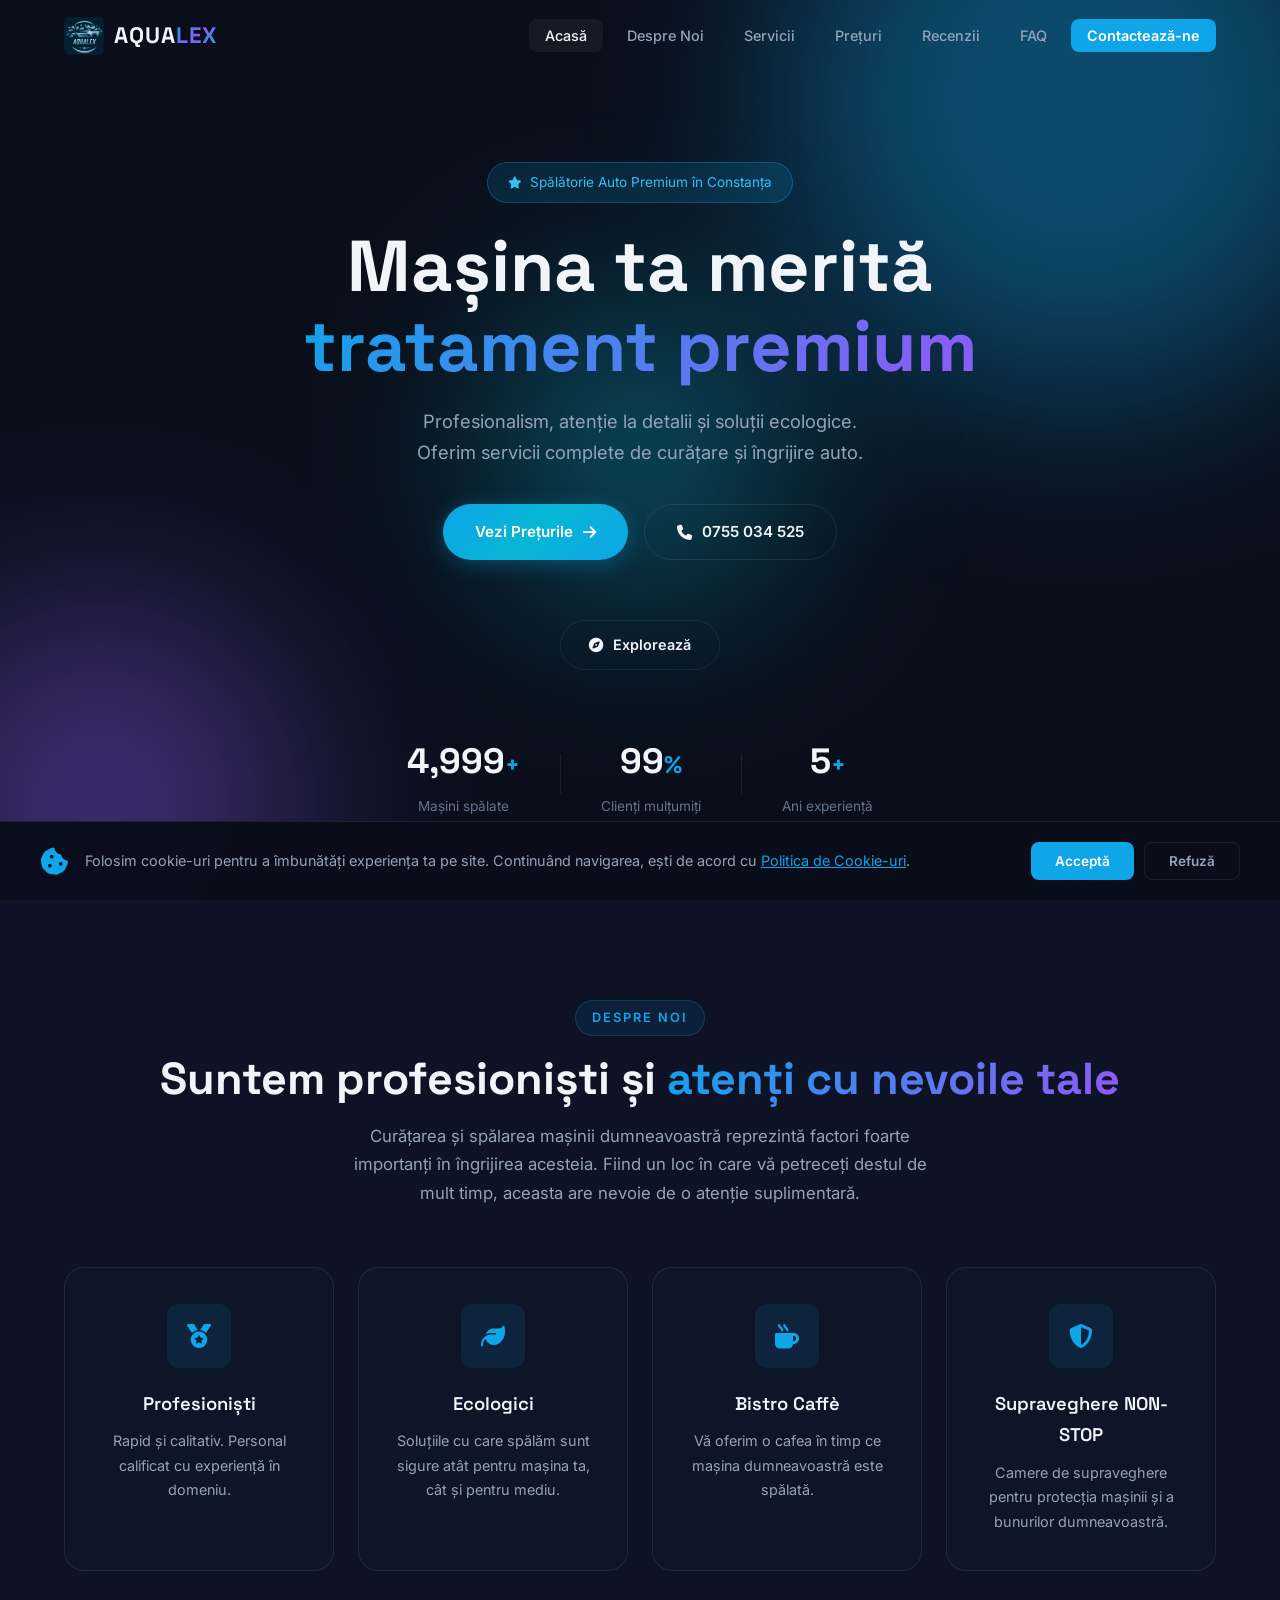
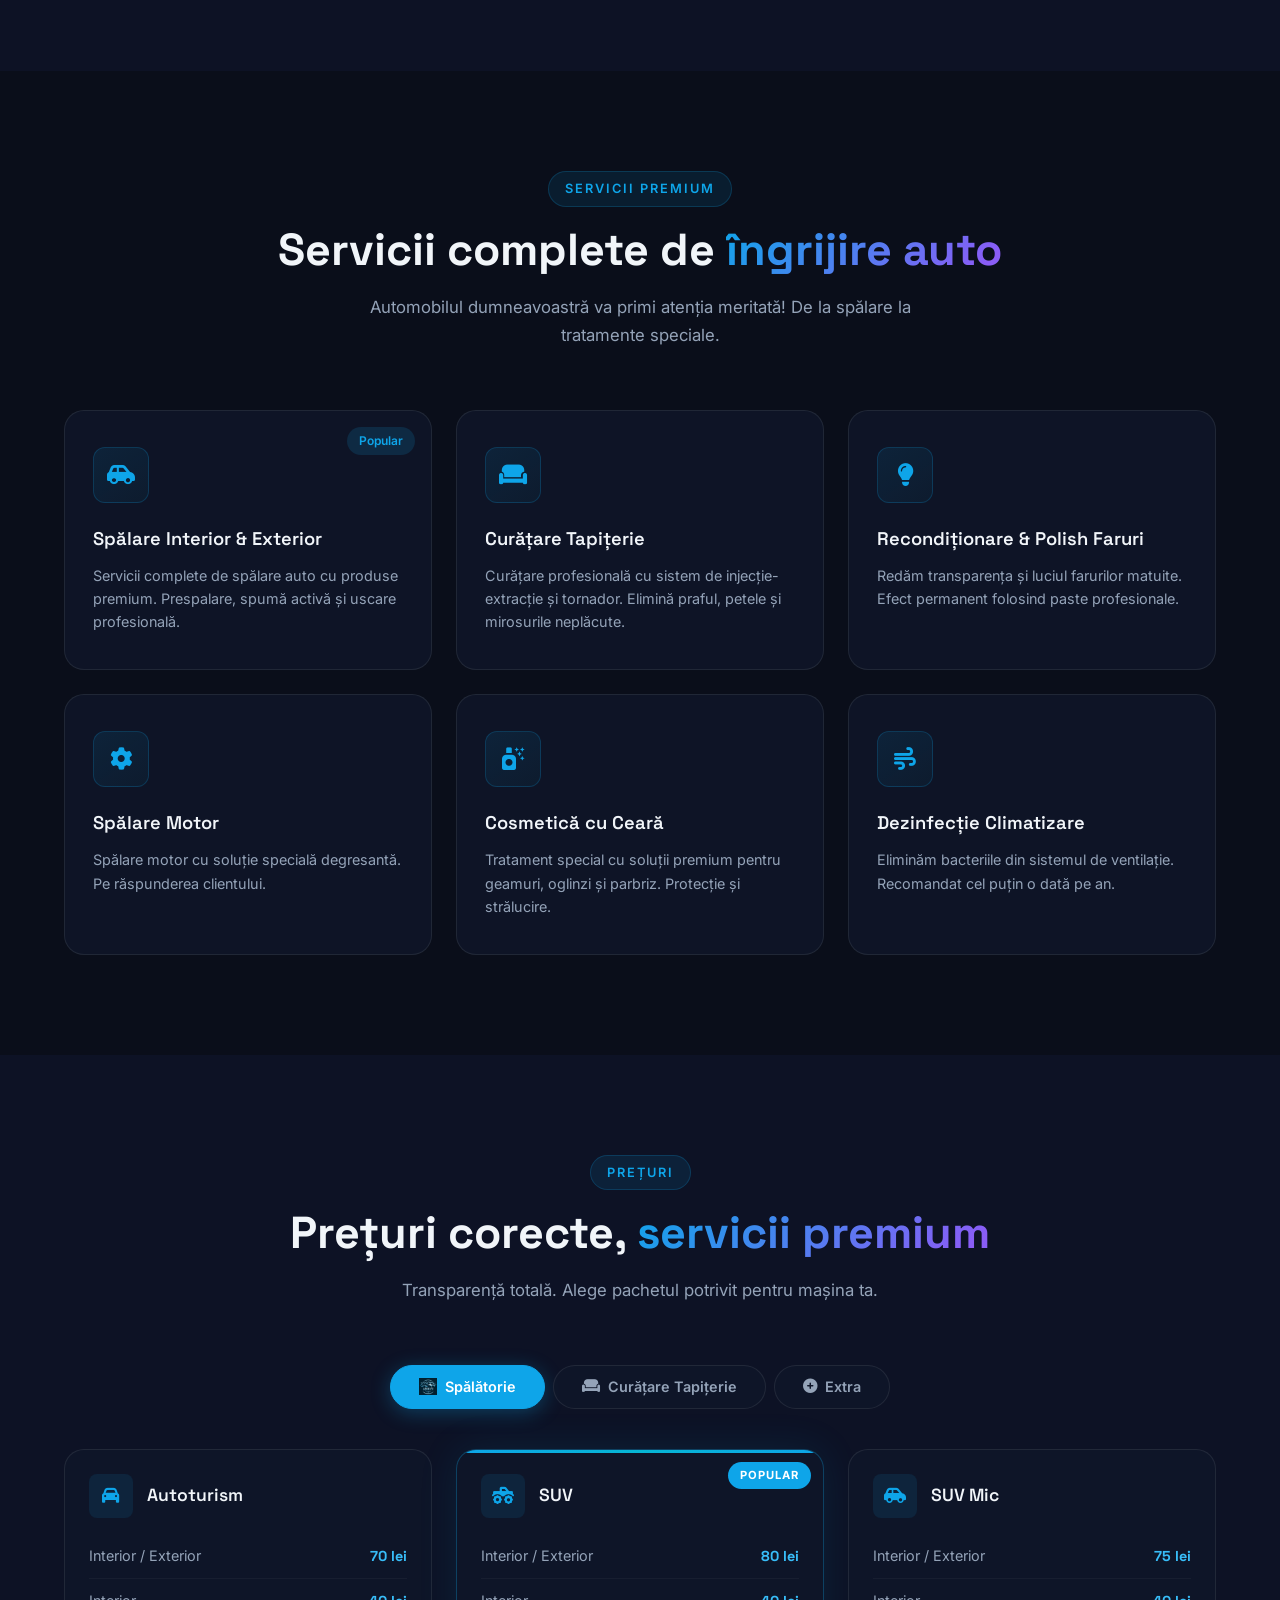
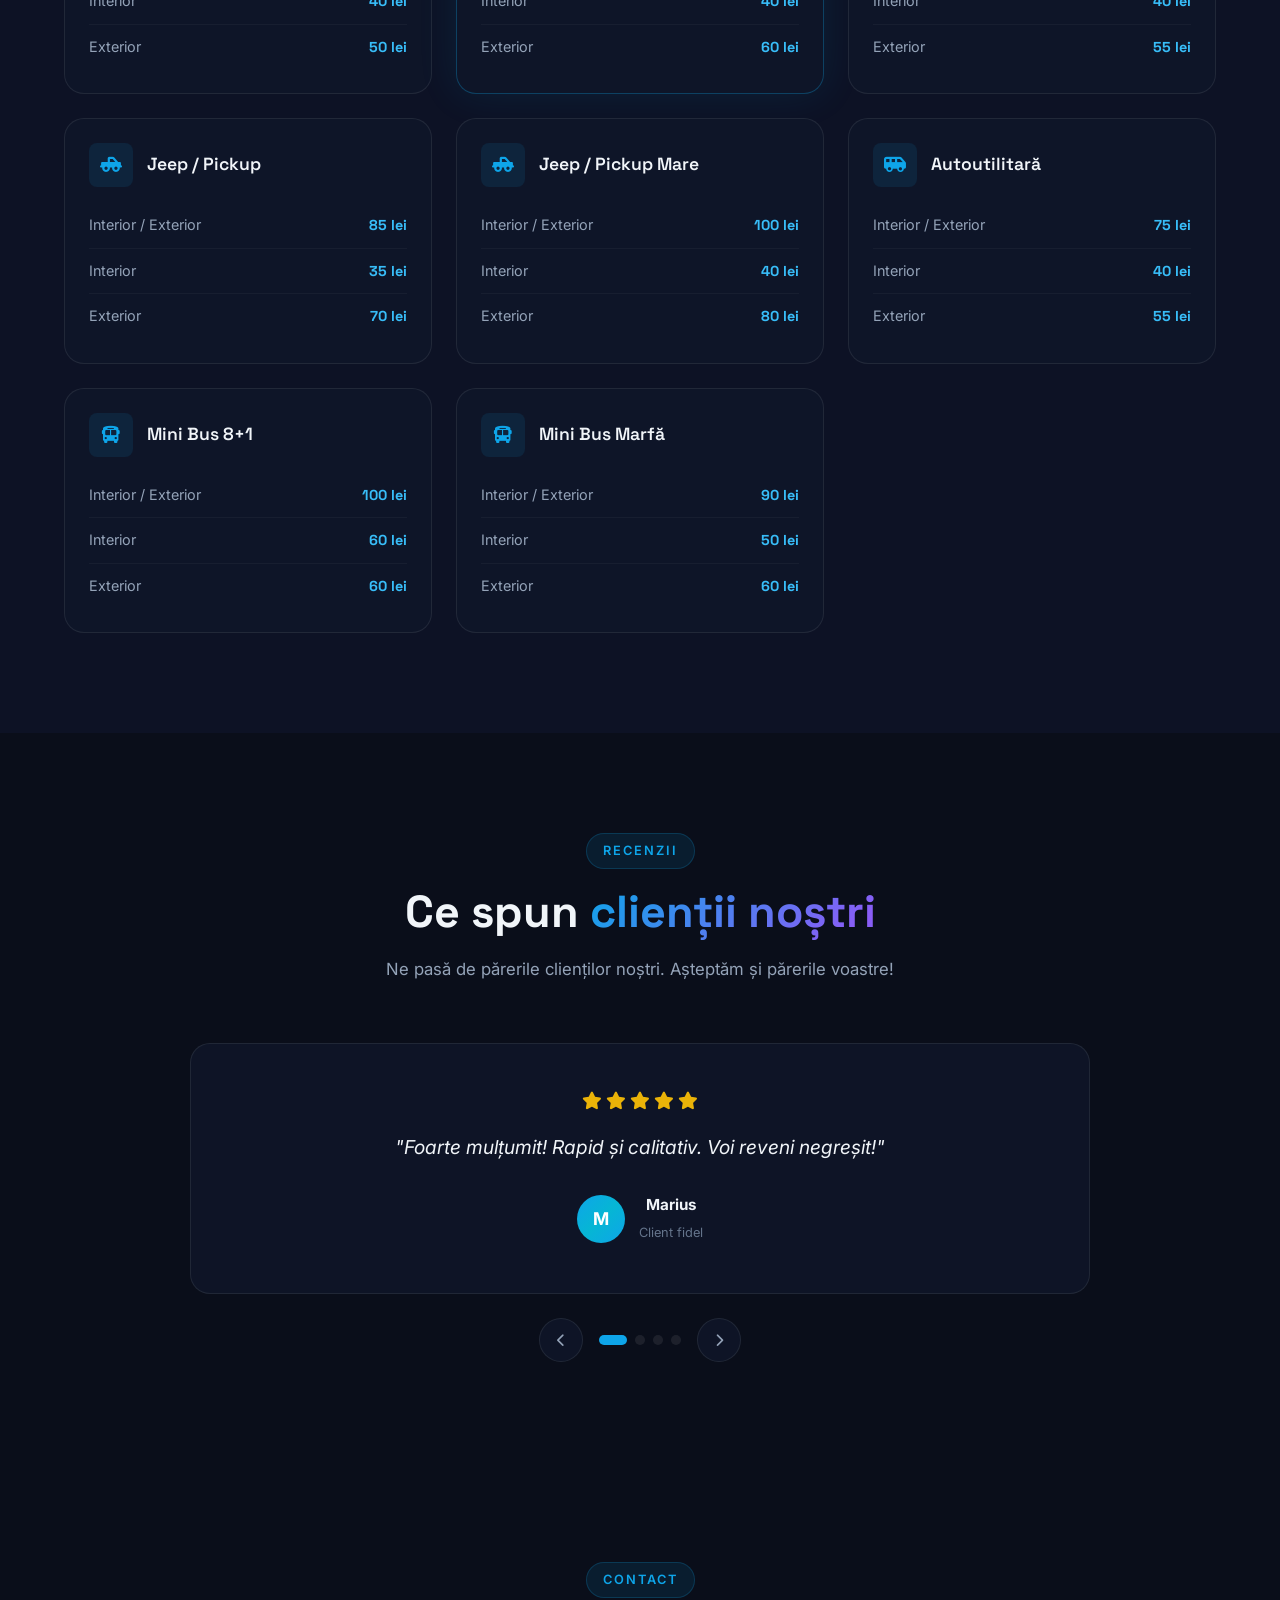
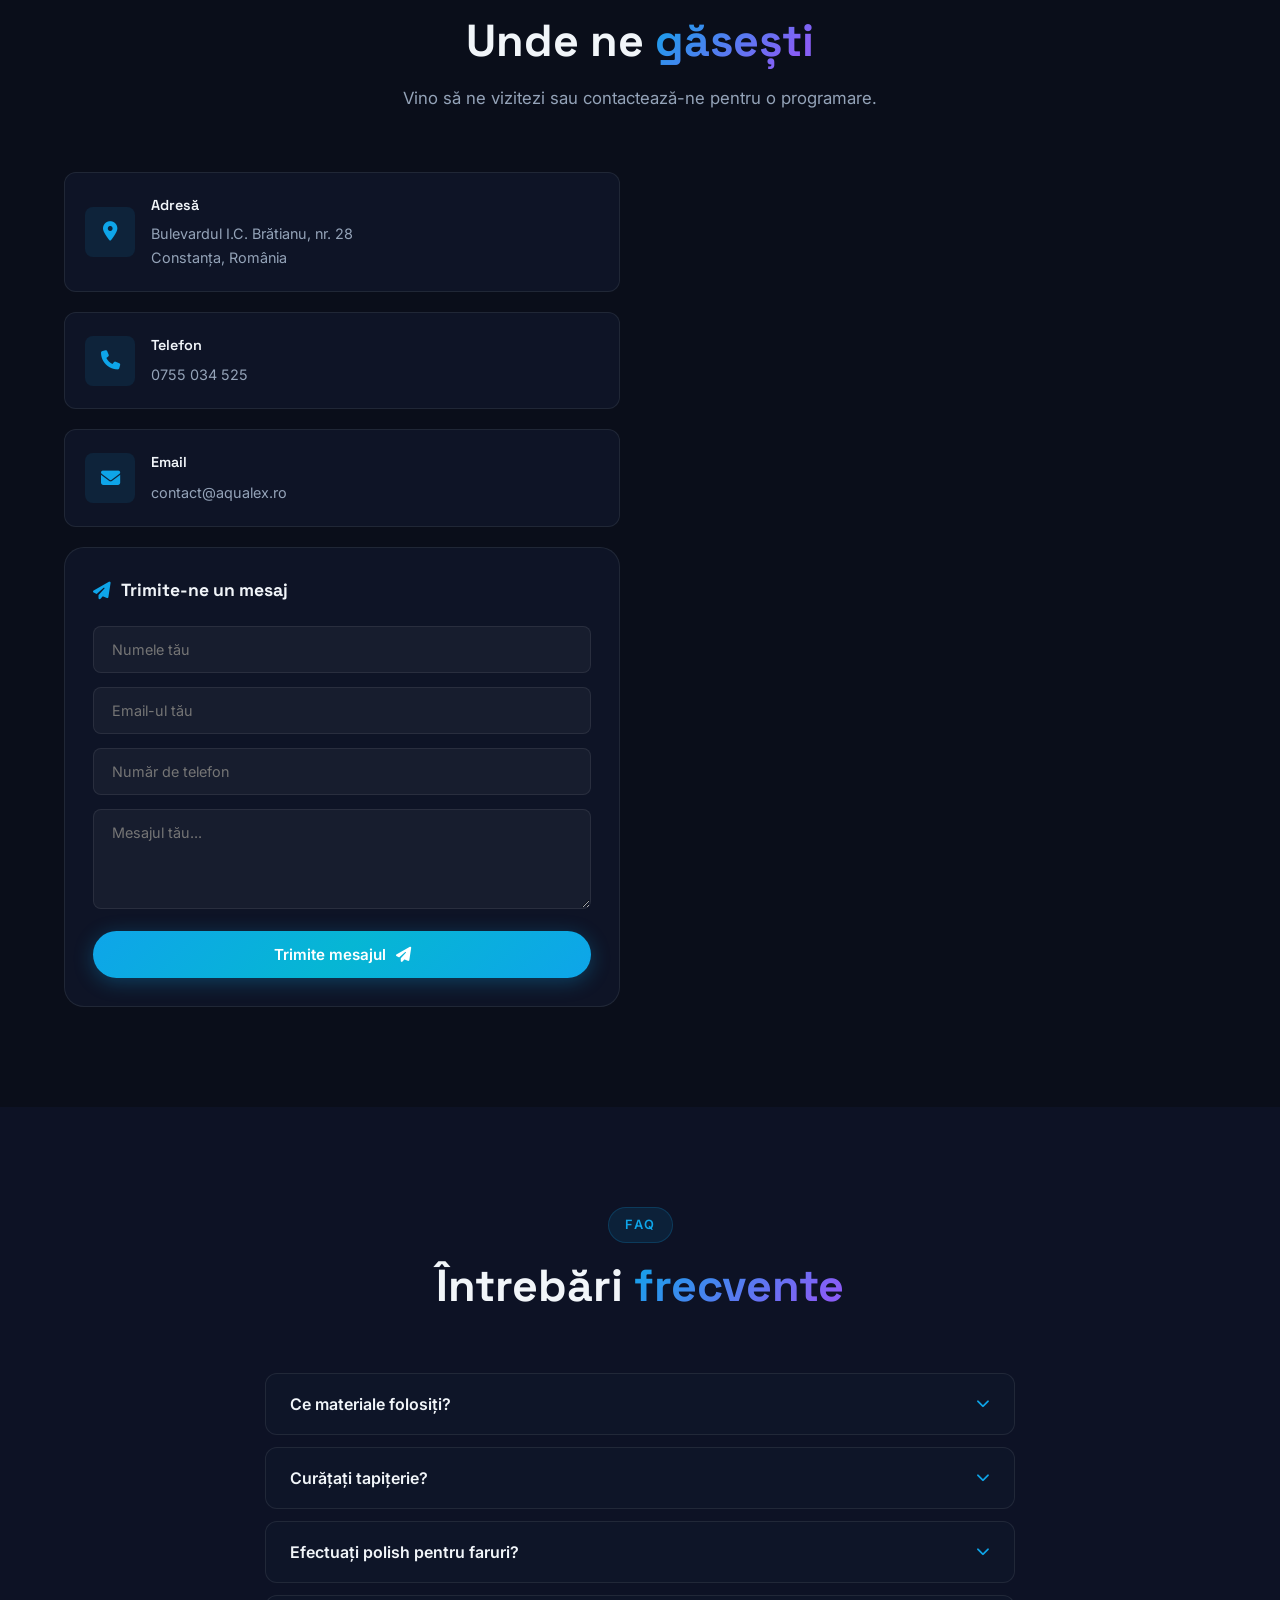
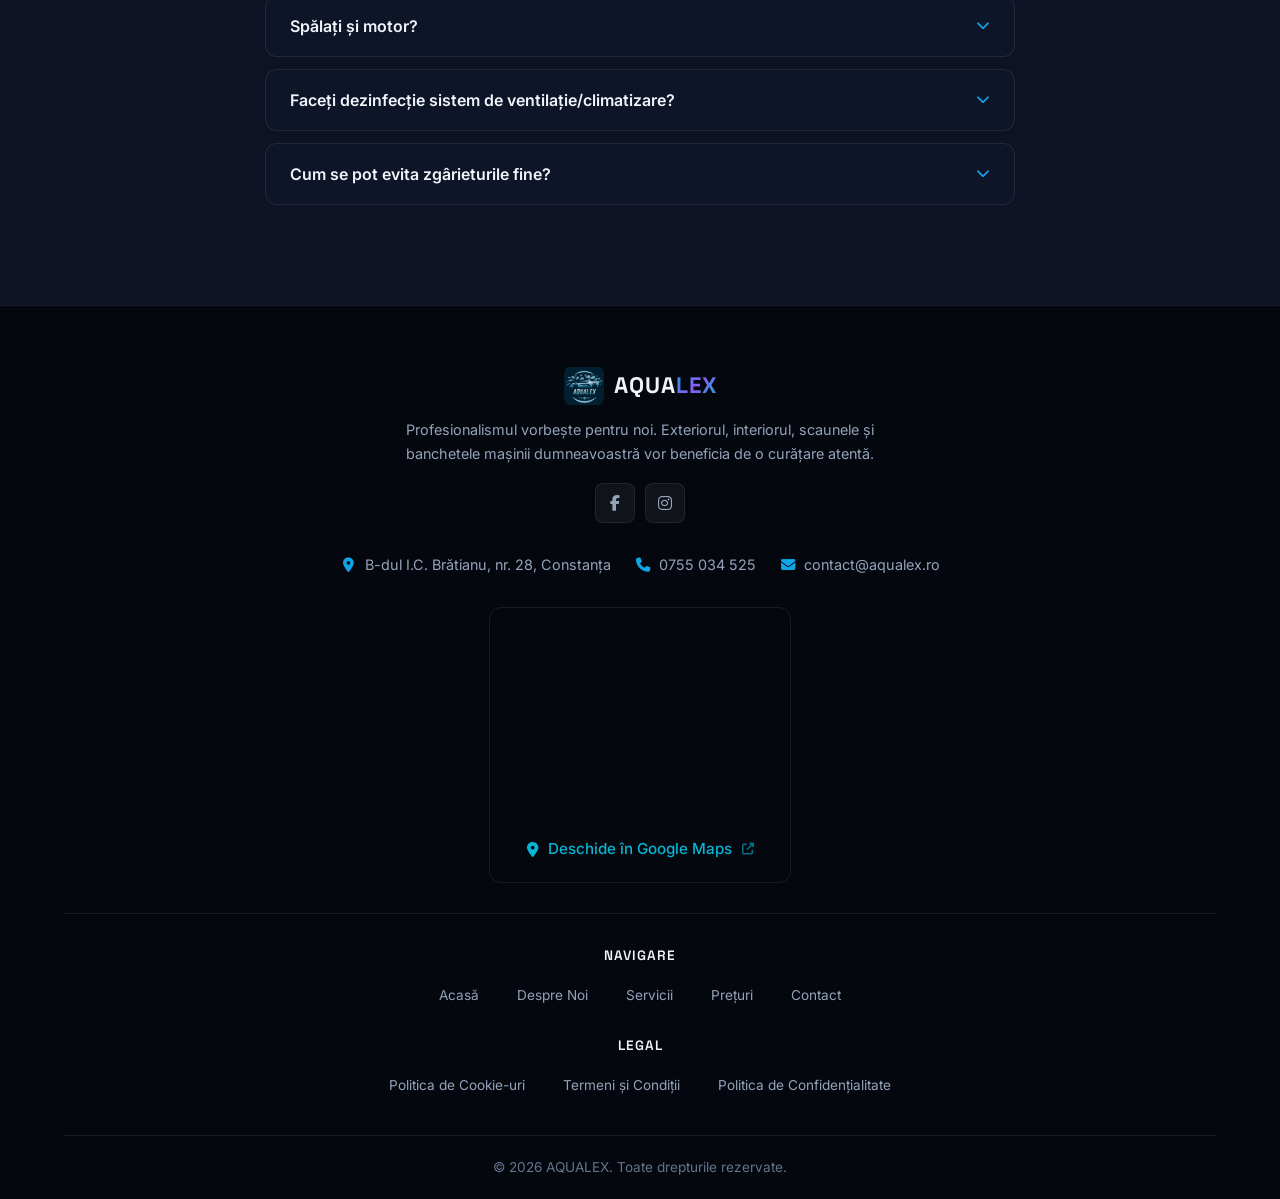
==== commit 5714d2a7: "Fix: update phone number preserving original encoding" ====
--- a/index.html
+++ b/index.html
@@ -1,10 +1,10 @@
-﻿<!DOCTYPE html>
+<!DOCTYPE html>
 <html lang="ro">
 <head>
     <meta charset="UTF-8">
     <meta name="viewport" content="width=device-width, initial-scale=1.0">
-    <title>AQUALEX | SpÄƒlÄƒtorie Auto Premium ConstanÈ›a</title>
-    <meta name="description" content="SpÄƒlÄƒtorie auto premium Ã®n ConstanÈ›a. Servicii profesionale de spÄƒlare, curÄƒÈ›are tapiÈ›erie, polish faruri È™i multe altele. Calitate garantatÄƒ!">
+    <title>AQUALEX | Spălătorie Auto Premium Constanța</title>
+    <meta name="description" content="Spălătorie auto premium în Constanța. Servicii profesionale de spălare, curățare tapițerie, polish faruri și multe altele. Calitate garantată!">
     <link rel="preconnect" href="https://fonts.googleapis.com">
     <link rel="preconnect" href="https://fonts.gstatic.com" crossorigin>
     <link href="https://fonts.googleapis.com/css2?family=Inter:wght@300;400;500;600;700;800;900&family=Space+Grotesk:wght@400;500;600;700&display=swap" rel="stylesheet">
@@ -26,10 +26,10 @@
     <div id="cookie-banner" class="cookie-banner">
         <div class="cookie-content">
             <i class="fas fa-cookie-bite"></i>
-            <p>Folosim cookie-uri pentru a Ã®mbunÄƒtÄƒÈ›i experienÈ›a ta pe site. ContinuÃ¢nd navigarea, eÈ™ti de acord cu <a href="cookies.html">Politica de Cookie-uri</a>.</p>
+            <p>Folosim cookie-uri pentru a îmbunătăți experiența ta pe site. Continuând navigarea, ești de acord cu <a href="cookies.html">Politica de Cookie-uri</a>.</p>
             <div class="cookie-buttons">
-                <button id="cookie-accept" class="btn-cookie accept">AcceptÄƒ</button>
-                <button id="cookie-reject" class="btn-cookie reject">RefuzÄƒ</button>
+                <button id="cookie-accept" class="btn-cookie accept">Acceptă</button>
+                <button id="cookie-reject" class="btn-cookie reject">Refuză</button>
             </div>
         </div>
     </div>
@@ -44,13 +44,13 @@
                 <span class="logo-text">AQUA<span class="logo-highlight">LEX</span></span>
             </a>
             <ul class="nav-menu" id="nav-menu">
-                <li><a href="#hero" class="nav-link active">AcasÄƒ</a></li>
+                <li><a href="#hero" class="nav-link active">Acasă</a></li>
                 <li><a href="#about" class="nav-link">Despre Noi</a></li>
                 <li><a href="#services" class="nav-link">Servicii</a></li>
-                <li><a href="#pricing" class="nav-link">PreÈ›uri</a></li>
+                <li><a href="#pricing" class="nav-link">Prețuri</a></li>
                 <li><a href="#testimonials" class="nav-link">Recenzii</a></li>
                 <li><a href="#faq" class="nav-link">FAQ</a></li>
-                <li><a href="#contact" class="nav-link nav-cta">ContacteazÄƒ-ne</a></li>
+                <li><a href="#contact" class="nav-link nav-cta">Contactează-ne</a></li>
             </ul>
             <div class="nav-toggle" id="nav-toggle">
                 <span></span>
@@ -71,19 +71,19 @@
         <div class="hero-content">
             <div class="hero-badge" data-aos="fade-down">
                 <i class="fas fa-star"></i>
-                <span>SpÄƒlÄƒtorie Auto Premium Ã®n ConstanÈ›a</span>
+                <span>Spălătorie Auto Premium în Constanța</span>
             </div>
             <h1 data-aos="fade-up">
-                MaÈ™ina ta meritÄƒ<br>
+                Mașina ta merită<br>
                 <span class="gradient-text">tratament premium</span>
             </h1>
             <p class="hero-subtitle" data-aos="fade-up" data-aos-delay="100">
-                Profesionalism, atenÈ›ie la detalii È™i soluÈ›ii ecologice.<br>
-                Oferim servicii complete de curÄƒÈ›are È™i Ã®ngrijire auto.
+                Profesionalism, atenție la detalii și soluții ecologice.<br>
+                Oferim servicii complete de curățare și îngrijire auto.
             </p>
             <div class="hero-actions" data-aos="fade-up" data-aos-delay="200">
                 <a href="#pricing" class="btn btn-primary">
-                    <span>Vezi PreÈ›urile</span>
+                    <span>Vezi Prețurile</span>
                     <i class="fas fa-arrow-right"></i>
                 </a>
                 <a href="tel:0755034525" class="btn btn-outline">
@@ -94,23 +94,23 @@
             <div class="hero-explore" data-aos="fade-up" data-aos-delay="250">
                 <a href="#about" class="btn btn-outline btn-explore">
                     <i class="fas fa-compass"></i>
-                    <span>ExploreazÄƒ</span>
+                    <span>Explorează</span>
                 </a>
             </div>
             <div class="hero-stats" data-aos="fade-up" data-aos-delay="300">
                 <div class="stat">
                     <span class="stat-number" data-count="5000">0</span><span class="stat-plus">+</span>
-                    <span class="stat-label">MaÈ™ini spÄƒlate</span>
+                    <span class="stat-label">Mașini spălate</span>
                 </div>
                 <div class="stat-divider"></div>
                 <div class="stat">
                     <span class="stat-number" data-count="100">0</span><span class="stat-plus">%</span>
-                    <span class="stat-label">ClienÈ›i mulÈ›umiÈ›i</span>
+                    <span class="stat-label">Clienți mulțumiți</span>
                 </div>
                 <div class="stat-divider"></div>
                 <div class="stat">
                     <span class="stat-number" data-count="6">0</span><span class="stat-plus">+</span>
-                    <span class="stat-label">Ani experienÈ›Äƒ</span>
+                    <span class="stat-label">Ani experiență</span>
                 </div>
             </div>
         </div>
@@ -121,37 +121,37 @@
         <div class="container">
             <div class="section-header" data-aos="fade-up">
                 <span class="section-tag">Despre Noi</span>
-                <h2>Suntem profesioniÈ™ti È™i <span class="gradient-text">atenÈ›i cu nevoile tale</span></h2>
-                <p class="section-desc">CurÄƒÈ›area È™i spÄƒlarea maÈ™inii dumneavoastrÄƒ reprezintÄƒ factori foarte importanÈ›i Ã®n Ã®ngrijirea acesteia. Fiind un loc Ã®n care vÄƒ petreceÈ›i destul de mult timp, aceasta are nevoie de o atenÈ›ie suplimentarÄƒ.</p>
+                <h2>Suntem profesioniști și <span class="gradient-text">atenți cu nevoile tale</span></h2>
+                <p class="section-desc">Curățarea și spălarea mașinii dumneavoastră reprezintă factori foarte importanți în îngrijirea acesteia. Fiind un loc în care vă petreceți destul de mult timp, aceasta are nevoie de o atenție suplimentară.</p>
             </div>
             <div class="about-grid">
                 <div class="about-card" data-aos="fade-up" data-aos-delay="0">
                     <div class="about-icon">
                         <i class="fas fa-medal"></i>
                     </div>
-                    <h3>ProfesioniÈ™ti</h3>
-                    <p>Rapid È™i calitativ. Personal calificat cu experienÈ›Äƒ Ã®n domeniu.</p>
+                    <h3>Profesioniști</h3>
+                    <p>Rapid și calitativ. Personal calificat cu experiență în domeniu.</p>
                 </div>
                 <div class="about-card" data-aos="fade-up" data-aos-delay="100">
                     <div class="about-icon">
                         <i class="fas fa-leaf"></i>
                     </div>
                     <h3>Ecologici</h3>
-                    <p>SoluÈ›iile cu care spÄƒlÄƒm sunt sigure atÃ¢t pentru maÈ™ina ta, cÃ¢t È™i pentru mediu.</p>
+                    <p>Soluțiile cu care spălăm sunt sigure atât pentru mașina ta, cât și pentru mediu.</p>
                 </div>
                 <div class="about-card" data-aos="fade-up" data-aos-delay="200">
                     <div class="about-icon">
                         <i class="fas fa-mug-hot"></i>
                     </div>
-                    <h3>Bistro CaffÃ¨</h3>
-                    <p>VÄƒ oferim o cafea Ã®n timp ce maÈ™ina dumneavoastrÄƒ este spÄƒlatÄƒ.</p>
+                    <h3>Bistro Caffè</h3>
+                    <p>Vă oferim o cafea în timp ce mașina dumneavoastră este spălată.</p>
                 </div>
                 <div class="about-card" data-aos="fade-up" data-aos-delay="300">
                     <div class="about-icon">
                         <i class="fas fa-shield-halved"></i>
                     </div>
                     <h3>Supraveghere NON-STOP</h3>
-                    <p>Camere de supraveghere pentru protecÈ›ia maÈ™inii È™i a bunurilor dumneavoastrÄƒ.</p>
+                    <p>Camere de supraveghere pentru protecția mașinii și a bunurilor dumneavoastră.</p>
                 </div>
             </div>
         </div>
@@ -162,8 +162,8 @@
         <div class="container">
             <div class="section-header" data-aos="fade-up">
                 <span class="section-tag">Servicii Premium</span>
-                <h2>Servicii complete de <span class="gradient-text">Ã®ngrijire auto</span></h2>
-                <p class="section-desc">Automobilul dumneavoastrÄƒ va primi atenÈ›ia meritatÄƒ! De la spÄƒlare la tratamente speciale.</p>
+                <h2>Servicii complete de <span class="gradient-text">îngrijire auto</span></h2>
+                <p class="section-desc">Automobilul dumneavoastră va primi atenția meritată! De la spălare la tratamente speciale.</p>
             </div>
             <div class="services-grid">
                 <a href="#pricing" class="service-card service-link" data-tab="spalatorie" data-aos="fade-up" data-aos-delay="0">
@@ -172,8 +172,8 @@
                             <i class="fas fa-car-side"></i>
                         </div>
                     </div>
-                    <h3>SpÄƒlare Interior & Exterior</h3>
-                    <p>Servicii complete de spÄƒlare auto cu produse premium. Prespalare, spumÄƒ activÄƒ È™i uscare profesionalÄƒ.</p>
+                    <h3>Spălare Interior & Exterior</h3>
+                    <p>Servicii complete de spălare auto cu produse premium. Prespalare, spumă activă și uscare profesională.</p>
                     <div class="service-tag">Popular</div>
                 </a>
                 <a href="#pricing" class="service-card service-link" data-tab="tapiterie" data-aos="fade-up" data-aos-delay="100">
@@ -182,8 +182,8 @@
                             <i class="fas fa-couch"></i>
                         </div>
                     </div>
-                    <h3>CurÄƒÈ›are TapiÈ›erie</h3>
-                    <p>CurÄƒÈ›are profesionalÄƒ cu sistem de injecÈ›ie-extracÈ›ie È™i tornador. EliminÄƒ praful, petele È™i mirosurile neplÄƒcute.</p>
+                    <h3>Curățare Tapițerie</h3>
+                    <p>Curățare profesională cu sistem de injecție-extracție și tornador. Elimină praful, petele și mirosurile neplăcute.</p>
                 </a>
                 <a href="#pricing" class="service-card service-link" data-tab="tapiterie" data-aos="fade-up" data-aos-delay="200">
                     <div class="service-icon-wrap">
@@ -191,8 +191,8 @@
                             <i class="fas fa-lightbulb"></i>
                         </div>
                     </div>
-                    <h3>RecondiÈ›ionare & Polish Faruri</h3>
-                    <p>RedÄƒm transparenÈ›a È™i luciul farurilor matuite. Efect permanent folosind paste profesionale.</p>
+                    <h3>Recondiționare & Polish Faruri</h3>
+                    <p>Redăm transparența și luciul farurilor matuite. Efect permanent folosind paste profesionale.</p>
                 </a>
                 <a href="#pricing" class="service-card service-link" data-tab="extra" data-aos="fade-up" data-aos-delay="0">
                     <div class="service-icon-wrap">
@@ -200,8 +200,8 @@
                             <i class="fas fa-gear"></i>
                         </div>
                     </div>
-                    <h3>SpÄƒlare Motor</h3>
-                    <p>SpÄƒlare motor cu soluÈ›ie specialÄƒ degresantÄƒ. Pe rÄƒspunderea clientului.</p>
+                    <h3>Spălare Motor</h3>
+                    <p>Spălare motor cu soluție specială degresantă. Pe răspunderea clientului.</p>
                 </a>
                 <a href="#pricing" class="service-card service-link" data-tab="extra" data-aos="fade-up" data-aos-delay="100">
                     <div class="service-icon-wrap">
@@ -209,8 +209,8 @@
                             <i class="fas fa-spray-can-sparkles"></i>
                         </div>
                     </div>
-                    <h3>CosmeticÄƒ cu CearÄƒ</h3>
-                    <p>Tratament special cu soluÈ›ii premium pentru geamuri, oglinzi È™i parbriz. ProtecÈ›ie È™i strÄƒlucire.</p>
+                    <h3>Cosmetică cu Ceară</h3>
+                    <p>Tratament special cu soluții premium pentru geamuri, oglinzi și parbriz. Protecție și strălucire.</p>
                 </a>
                 <a href="#pricing" class="service-card service-link" data-tab="extra" data-aos="fade-up" data-aos-delay="200">
                     <div class="service-icon-wrap">
@@ -218,8 +218,8 @@
                             <i class="fas fa-wind"></i>
                         </div>
                     </div>
-                    <h3>DezinfecÈ›ie Climatizare</h3>
-                    <p>EliminÄƒm bacteriile din sistemul de ventilaÈ›ie. Recomandat cel puÈ›in o datÄƒ pe an.</p>
+                    <h3>Dezinfecție Climatizare</h3>
+                    <p>Eliminăm bacteriile din sistemul de ventilație. Recomandat cel puțin o dată pe an.</p>
                 </a>
             </div>
         </div>
@@ -229,18 +229,18 @@
     <section id="pricing" class="section pricing">
         <div class="container">
             <div class="section-header" data-aos="fade-up">
-                <span class="section-tag">PreÈ›uri</span>
-                <h2>PreÈ›uri corecte, <span class="gradient-text">servicii premium</span></h2>
-                <p class="section-desc">TransparenÈ›Äƒ totalÄƒ. Alege pachetul potrivit pentru maÈ™ina ta.</p>
+                <span class="section-tag">Prețuri</span>
+                <h2>Prețuri corecte, <span class="gradient-text">servicii premium</span></h2>
+                <p class="section-desc">Transparență totală. Alege pachetul potrivit pentru mașina ta.</p>
             </div>
             
             <!-- Pricing Toggle -->
             <div class="pricing-toggle" data-aos="fade-up">
                 <button class="toggle-btn active" data-tab="spalatorie">
-                    <img src="logo aqualex.png" alt="" class="toggle-logo"> SpÄƒlÄƒtorie
+                    <img src="logo aqualex.png" alt="" class="toggle-logo"> Spălătorie
                 </button>
                 <button class="toggle-btn" data-tab="tapiterie">
-                    <i class="fas fa-couch"></i> CurÄƒÈ›are TapiÈ›erie
+                    <i class="fas fa-couch"></i> Curățare Tapițerie
                 </button>
                 <button class="toggle-btn" data-tab="extra">
                     <i class="fas fa-plus-circle"></i> Extra
@@ -326,7 +326,7 @@
                         <button class="accordion-header">
                             <div class="accordion-header-content">
                                 <i class="fas fa-van-shuttle"></i>
-                                <span>AutoutilitarÄƒ</span>
+                                <span>Autoutilitară</span>
                             </div>
                             <i class="fas fa-chevron-down accordion-arrow"></i>
                         </button>
@@ -354,7 +354,7 @@
                         <button class="accordion-header">
                             <div class="accordion-header-content">
                                 <i class="fas fa-bus"></i>
-                                <span>Mini Bus MarfÄƒ</span>
+                                <span>Mini Bus Marfă</span>
                             </div>
                             <i class="fas fa-chevron-down accordion-arrow"></i>
                         </button>
@@ -471,7 +471,7 @@
                     <div class="price-card" data-aos="fade-up" data-aos-delay="200">
                         <div class="price-header">
                             <div class="price-icon"><i class="fas fa-van-shuttle"></i></div>
-                            <h3>AutoutilitarÄƒ</h3>
+                            <h3>Autoutilitară</h3>
                         </div>
                         <div class="price-body">
                             <div class="price-row">
@@ -511,7 +511,7 @@
                     <div class="price-card" data-aos="fade-up" data-aos-delay="100">
                         <div class="price-header">
                             <div class="price-icon"><i class="fas fa-bus"></i></div>
-                            <h3>Mini Bus MarfÄƒ</h3>
+                            <h3>Mini Bus Marfă</h3>
                         </div>
                         <div class="price-body">
                             <div class="price-row">
@@ -544,12 +544,12 @@
                             <i class="fas fa-chevron-down accordion-arrow"></i>
                         </button>
                         <div class="accordion-body">
-                            <div class="price-row"><span>CurÄƒÈ›are integralÄƒ</span><span class="price">600 lei</span></div>
+                            <div class="price-row"><span>Curățare integrală</span><span class="price">600 lei</span></div>
                             <div class="price-row"><span>Scaun / buc (30 min)</span><span class="price">70 lei</span></div>
                             <div class="price-row"><span>Portiere / buc (20 min)</span><span class="price">50 lei</span></div>
-                            <div class="price-row"><span>Podea / mochetÄƒ (2 ore)</span><span class="price">200 lei</span></div>
-                            <div class="price-row"><span>Portbagaj (1 orÄƒ)</span><span class="price">100 lei</span></div>
-                            <div class="price-row"><span>Bord (1 orÄƒ)</span><span class="price">100 lei</span></div>
+                            <div class="price-row"><span>Podea / mochetă (2 ore)</span><span class="price">200 lei</span></div>
+                            <div class="price-row"><span>Portbagaj (1 oră)</span><span class="price">100 lei</span></div>
+                            <div class="price-row"><span>Bord (1 oră)</span><span class="price">100 lei</span></div>
                             <div class="price-row"><span>Degresat geamuri / buc</span><span class="price">25 lei</span></div>
                             <div class="price-row"><span>Polish faruri / buc</span><span class="price">60 lei</span></div>
                             <div class="price-row"><span>Tratament piele</span><span class="price">300 lei</span></div>
@@ -564,7 +564,7 @@
                             <i class="fas fa-chevron-down accordion-arrow"></i>
                         </button>
                         <div class="accordion-body">
-                            <div class="price-row"><span>CurÄƒÈ›are integralÄƒ</span><span class="price">700 lei</span></div>
+                            <div class="price-row"><span>Curățare integrală</span><span class="price">700 lei</span></div>
                         </div>
                     </div>
                     <div class="accordion-group">
@@ -577,12 +577,12 @@
                             <i class="fas fa-chevron-down accordion-arrow"></i>
                         </button>
                         <div class="accordion-body">
-                            <div class="price-row"><span>CurÄƒÈ›are integralÄƒ</span><span class="price">800 lei</span></div>
+                            <div class="price-row"><span>Curățare integrală</span><span class="price">800 lei</span></div>
                             <div class="price-row"><span>Scaun / buc (30 min)</span><span class="price">80 lei</span></div>
                             <div class="price-row"><span>Portiere / buc (20 min)</span><span class="price">60 lei</span></div>
-                            <div class="price-row"><span>Podea / mochetÄƒ (2 ore)</span><span class="price">300 lei</span></div>
-                            <div class="price-row"><span>Portbagaj (1 orÄƒ)</span><span class="price">150 lei</span></div>
-                            <div class="price-row"><span>Bord (1 orÄƒ)</span><span class="price">150 lei</span></div>
+                            <div class="price-row"><span>Podea / mochetă (2 ore)</span><span class="price">300 lei</span></div>
+                            <div class="price-row"><span>Portbagaj (1 oră)</span><span class="price">150 lei</span></div>
+                            <div class="price-row"><span>Bord (1 oră)</span><span class="price">150 lei</span></div>
                             <div class="price-row"><span>Degresat geamuri / buc</span><span class="price">25 lei</span></div>
                             <div class="price-row"><span>Polish faruri / buc</span><span class="price">60 lei</span></div>
                             <div class="price-row"><span>Tratament piele</span><span class="price">400 lei</span></div>
@@ -592,15 +592,15 @@
                         <button class="accordion-header">
                             <div class="accordion-header-content">
                                 <i class="fas fa-van-shuttle"></i>
-                                <span>FurgonetÄƒ tip Papuc</span>
-                            </div>
-                            <i class="fas fa-chevron-down accordion-arrow"></i>
-                        </button>
-                        <div class="accordion-body">
-                            <div class="price-row"><span>CurÄƒÈ›are integralÄƒ</span><span class="price">400 lei</span></div>
+                                <span>Furgonetă tip Papuc</span>
+                            </div>
+                            <i class="fas fa-chevron-down accordion-arrow"></i>
+                        </button>
+                        <div class="accordion-body">
+                            <div class="price-row"><span>Curățare integrală</span><span class="price">400 lei</span></div>
                             <div class="price-row"><span>Scaun / buc (30 min)</span><span class="price">70 lei</span></div>
                             <div class="price-row"><span>Portiere / buc (20 min)</span><span class="price">50 lei</span></div>
-                            <div class="price-row"><span>Bord (1 orÄƒ)</span><span class="price">100 lei</span></div>
+                            <div class="price-row"><span>Bord (1 oră)</span><span class="price">100 lei</span></div>
                             <div class="price-row"><span>Degresat geamuri / buc</span><span class="price">25 lei</span></div>
                             <div class="price-row"><span>Polish faruri / buc</span><span class="price">60 lei</span></div>
                         </div>
@@ -616,7 +616,7 @@
                         <div class="accordion-body">
                             <div class="price-row"><span>Scaun / buc (30 min)</span><span class="price">80 lei</span></div>
                             <div class="price-row"><span>Portiere / buc (20 min)</span><span class="price">60 lei</span></div>
-                            <div class="price-row"><span>Bord (1 orÄƒ)</span><span class="price">150 lei</span></div>
+                            <div class="price-row"><span>Bord (1 oră)</span><span class="price">150 lei</span></div>
                             <div class="price-row"><span>Degresat geamuri / buc</span><span class="price">25 lei</span></div>
                             <div class="price-row"><span>Polish faruri / buc</span><span class="price">60 lei</span></div>
                         </div>
@@ -631,7 +631,7 @@
                         </div>
                         <div class="price-body">
                             <div class="price-row">
-                                <span>CurÄƒÈ›are integralÄƒ</span>
+                                <span>Curățare integrală</span>
                                 <span class="price">600 lei</span>
                             </div>
                             <div class="price-row">
@@ -643,15 +643,15 @@
                                 <span class="price">50 lei</span>
                             </div>
                             <div class="price-row">
-                                <span>Podea / mochetÄƒ (2 ore)</span>
+                                <span>Podea / mochetă (2 ore)</span>
                                 <span class="price">200 lei</span>
                             </div>
                             <div class="price-row">
-                                <span>Portbagaj (1 orÄƒ)</span>
+                                <span>Portbagaj (1 oră)</span>
                                 <span class="price">100 lei</span>
                             </div>
                             <div class="price-row">
-                                <span>Bord (1 orÄƒ)</span>
+                                <span>Bord (1 oră)</span>
                                 <span class="price">100 lei</span>
                             </div>
                             <div class="price-row">
@@ -676,7 +676,7 @@
                         </div>
                         <div class="price-body">
                             <div class="price-row">
-                                <span>CurÄƒÈ›are integralÄƒ</span>
+                                <span>Curățare integrală</span>
                                 <span class="price">800 lei</span>
                             </div>
                             <div class="price-row">
@@ -688,15 +688,15 @@
                                 <span class="price">60 lei</span>
                             </div>
                             <div class="price-row">
-                                <span>Podea / mochetÄƒ (2 ore)</span>
+                                <span>Podea / mochetă (2 ore)</span>
                                 <span class="price">300 lei</span>
                             </div>
                             <div class="price-row">
-                                <span>Portbagaj (1 orÄƒ)</span>
+                                <span>Portbagaj (1 oră)</span>
                                 <span class="price">150 lei</span>
                             </div>
                             <div class="price-row">
-                                <span>Bord (1 orÄƒ)</span>
+                                <span>Bord (1 oră)</span>
                                 <span class="price">150 lei</span>
                             </div>
                             <div class="price-row">
@@ -720,7 +720,7 @@
                         </div>
                         <div class="price-body">
                             <div class="price-row">
-                                <span>CurÄƒÈ›are integralÄƒ</span>
+                                <span>Curățare integrală</span>
                                 <span class="price">700 lei</span>
                             </div>
                         </div>
@@ -728,11 +728,11 @@
                     <div class="price-card" data-aos="fade-up">
                         <div class="price-header">
                             <div class="price-icon"><i class="fas fa-van-shuttle"></i></div>
-                            <h3>FurgonetÄƒ tip Papuc</h3>
-                        </div>
-                        <div class="price-body">
-                            <div class="price-row">
-                                <span>CurÄƒÈ›are integralÄƒ</span>
+                            <h3>Furgonetă tip Papuc</h3>
+                        </div>
+                        <div class="price-body">
+                            <div class="price-row">
+                                <span>Curățare integrală</span>
                                 <span class="price">400 lei</span>
                             </div>
                             <div class="price-row">
@@ -744,7 +744,7 @@
                                 <span class="price">50 lei</span>
                             </div>
                             <div class="price-row">
-                                <span>Bord (1 orÄƒ)</span>
+                                <span>Bord (1 oră)</span>
                                 <span class="price">100 lei</span>
                             </div>
                             <div class="price-row">
@@ -772,7 +772,7 @@
                                 <span class="price">60 lei</span>
                             </div>
                             <div class="price-row">
-                                <span>Bord (1 orÄƒ)</span>
+                                <span>Bord (1 oră)</span>
                                 <span class="price">150 lei</span>
                             </div>
                             <div class="price-row">
@@ -796,12 +796,12 @@
                         <button class="accordion-header">
                             <div class="accordion-header-content">
                                 <i class="fas fa-gear"></i>
-                                <span>SpÄƒlare Motor</span>
-                            </div>
-                            <i class="fas fa-chevron-down accordion-arrow"></i>
-                        </button>
-                        <div class="accordion-body">
-                            <div class="price-note">Pe rÄƒspunderea clientului</div>
+                                <span>Spălare Motor</span>
+                            </div>
+                            <i class="fas fa-chevron-down accordion-arrow"></i>
+                        </button>
+                        <div class="accordion-body">
+                            <div class="price-note">Pe răspunderea clientului</div>
                             <div class="price-row"><span>Autoturisme</span><span class="price">50 lei</span></div>
                             <div class="price-row"><span>Alte categorii</span><span class="price">70 lei</span></div>
                         </div>
@@ -815,7 +815,7 @@
                             <i class="fas fa-chevron-down accordion-arrow"></i>
                         </button>
                         <div class="accordion-body">
-                            <div class="price-row"><span>MotocicletÄƒ</span><span class="price">40 lei</span></div>
+                            <div class="price-row"><span>Motocicletă</span><span class="price">40 lei</span></div>
                             <div class="price-row"><span>Scuter</span><span class="price">30 lei</span></div>
                             <div class="price-row"><span>ATV</span><span class="price">50 lei</span></div>
                             <div class="price-row"><span>Skijet</span><span class="price">40 lei</span></div>
@@ -830,8 +830,8 @@
                             <i class="fas fa-chevron-down accordion-arrow"></i>
                         </button>
                         <div class="accordion-body">
-                            <div class="price-row"><span>MaÈ™inÄƒ foarte murdarÄƒ (extra)</span><span class="price">30 lei</span></div>
-                            <div class="price-row"><span>RoatÄƒ rezervÄƒ / buc</span><span class="price">5 lei</span></div>
+                            <div class="price-row"><span>Mașină foarte murdară (extra)</span><span class="price">30 lei</span></div>
+                            <div class="price-row"><span>Roată rezervă / buc</span><span class="price">5 lei</span></div>
                         </div>
                     </div>
                 </div>
@@ -840,10 +840,10 @@
                     <div class="price-card" data-aos="fade-up">
                         <div class="price-header">
                             <div class="price-icon"><i class="fas fa-gear"></i></div>
-                            <h3>SpÄƒlare Motor</h3>
-                        </div>
-                        <div class="price-body">
-                            <div class="price-note">Pe rÄƒspunderea clientului</div>
+                            <h3>Spălare Motor</h3>
+                        </div>
+                        <div class="price-body">
+                            <div class="price-note">Pe răspunderea clientului</div>
                             <div class="price-row">
                                 <span>Autoturisme</span>
                                 <span class="price">50 lei</span>
@@ -861,7 +861,7 @@
                         </div>
                         <div class="price-body">
                             <div class="price-row">
-                                <span>MotocicletÄƒ</span>
+                                <span>Motocicletă</span>
                                 <span class="price">40 lei</span>
                             </div>
                             <div class="price-row">
@@ -885,11 +885,11 @@
                         </div>
                         <div class="price-body">
                             <div class="price-row">
-                                <span>MaÈ™inÄƒ foarte murdarÄƒ (extra)</span>
+                                <span>Mașină foarte murdară (extra)</span>
                                 <span class="price">30 lei</span>
                             </div>
                             <div class="price-row">
-                                <span>RoatÄƒ rezervÄƒ / buc</span>
+                                <span>Roată rezervă / buc</span>
                                 <span class="price">5 lei</span>
                             </div>
                         </div>
@@ -904,8 +904,8 @@
         <div class="container">
             <div class="section-header" data-aos="fade-up">
                 <span class="section-tag">Recenzii</span>
-                <h2>Ce spun <span class="gradient-text">clienÈ›ii noÈ™tri</span></h2>
-                <p class="section-desc">Ne pasÄƒ de pÄƒrerile clienÈ›ilor noÈ™tri. AÈ™teptÄƒm È™i pÄƒrerile voastre!</p>
+                <h2>Ce spun <span class="gradient-text">clienții noștri</span></h2>
+                <p class="section-desc">Ne pasă de părerile clienților noștri. Așteptăm și părerile voastre!</p>
             </div>
             <div class="testimonials-slider" data-aos="fade-up">
                 <div class="testimonial-track" id="testimonial-track">
@@ -913,7 +913,7 @@
                         <div class="testimonial-stars">
                             <i class="fas fa-star"></i><i class="fas fa-star"></i><i class="fas fa-star"></i><i class="fas fa-star"></i><i class="fas fa-star"></i>
                         </div>
-                        <p class="testimonial-text">"Foarte mulÈ›umit! Rapid È™i calitativ. Voi reveni negreÈ™it!"</p>
+                        <p class="testimonial-text">"Foarte mulțumit! Rapid și calitativ. Voi reveni negreșit!"</p>
                         <div class="testimonial-author">
                             <div class="author-avatar">M</div>
                             <div>
@@ -926,7 +926,7 @@
                         <div class="testimonial-stars">
                             <i class="fas fa-star"></i><i class="fas fa-star"></i><i class="fas fa-star"></i><i class="fas fa-star"></i><i class="fas fa-star"></i>
                         </div>
-                        <p class="testimonial-text">"Sunt foarte mulÈ›umitÄƒ de serviciile lor. Recomand cu Ã®ncredere!"</p>
+                        <p class="testimonial-text">"Sunt foarte mulțumită de serviciile lor. Recomand cu încredere!"</p>
                         <div class="testimonial-author">
                             <div class="author-avatar">C</div>
                             <div>
@@ -939,7 +939,7 @@
                         <div class="testimonial-stars">
                             <i class="fas fa-star"></i><i class="fas fa-star"></i><i class="fas fa-star"></i><i class="fas fa-star"></i><i class="fas fa-star"></i>
                         </div>
-                        <p class="testimonial-text">"Recomand! Cei mai buni din ConstanÈ›a!"</p>
+                        <p class="testimonial-text">"Recomand! Cei mai buni din Constanța!"</p>
                         <div class="testimonial-author">
                             <div class="author-avatar">A</div>
                             <div>
@@ -952,7 +952,7 @@
                         <div class="testimonial-stars">
                             <i class="fas fa-star"></i><i class="fas fa-star"></i><i class="fas fa-star"></i><i class="fas fa-star"></i><i class="fas fa-star"></i>
                         </div>
-                        <p class="testimonial-text">"Recomand cu cea mai mare Ã®ncredere, din experienÈ›Äƒ proprie!"</p>
+                        <p class="testimonial-text">"Recomand cu cea mai mare încredere, din experiență proprie!"</p>
                         <div class="testimonial-author">
                             <div class="author-avatar">R</div>
                             <div>
@@ -976,8 +976,8 @@
         <div class="container">
             <div class="section-header" data-aos="fade-up">
                 <span class="section-tag">Contact</span>
-                <h2>Unde ne <span class="gradient-text">gÄƒseÈ™ti</span></h2>
-                <p class="section-desc">Vino sÄƒ ne vizitezi sau contacteazÄƒ-ne pentru o programare.</p>
+                <h2>Unde ne <span class="gradient-text">găsești</span></h2>
+                <p class="section-desc">Vino să ne vizitezi sau contactează-ne pentru o programare.</p>
             </div>
             <div class="contact-grid contact-grid-single">
                 <div class="contact-info" data-aos="fade-up">
@@ -986,8 +986,8 @@
                             <i class="fas fa-location-dot"></i>
                         </div>
                         <div>
-                            <h4>AdresÄƒ</h4>
-                            <p>Bulevardul I.C. BrÄƒtianu, nr. 28<br>ConstanÈ›a, RomÃ¢nia</p>
+                            <h4>Adresă</h4>
+                            <p>Bulevardul I.C. Brătianu, nr. 28<br>Constanța, România</p>
                         </div>
                     </a>
                     <div class="contact-card">
@@ -1013,16 +1013,16 @@
                     <form class="contact-form" id="contact-form">
                         <h4><i class="fas fa-paper-plane"></i> Trimite-ne un mesaj</h4>
                         <div class="form-group">
-                            <input type="text" id="form-name" placeholder="Numele tÄƒu" required>
+                            <input type="text" id="form-name" placeholder="Numele tău" required>
                         </div>
                         <div class="form-group">
-                            <input type="email" id="form-email" placeholder="Email-ul tÄƒu" required>
+                            <input type="email" id="form-email" placeholder="Email-ul tău" required>
                         </div>
                         <div class="form-group">
-                            <input type="tel" id="form-phone" placeholder="NumÄƒr de telefon">
+                            <input type="tel" id="form-phone" placeholder="Număr de telefon">
                         </div>
                         <div class="form-group">
-                            <textarea id="form-message" placeholder="Mesajul tÄƒu..." rows="4" required></textarea>
+                            <textarea id="form-message" placeholder="Mesajul tău..." rows="4" required></textarea>
                         </div>
                         <button type="submit" class="btn btn-primary btn-full">
                             <span>Trimite mesajul</span>
@@ -1040,61 +1040,61 @@
         <div class="container">
             <div class="section-header" data-aos="fade-up">
                 <span class="section-tag">FAQ</span>
-                <h2>ÃŽntrebÄƒri <span class="gradient-text">frecvente</span></h2>
+                <h2>Întrebări <span class="gradient-text">frecvente</span></h2>
             </div>
             <div class="faq-list" data-aos="fade-up">
                 <div class="faq-item">
                     <button class="faq-question">
-                        <span>Ce materiale folosiÈ›i?</span>
+                        <span>Ce materiale folosiți?</span>
                         <i class="fas fa-chevron-down"></i>
                     </button>
                     <div class="faq-answer">
-                        <p>SoluÈ›iile cu care spÄƒlÄƒm sunt sigure atÃ¢t pentru maÈ™ina ta, cÃ¢t È™i pentru mediu. Folosim produse profesionale cu pH scÄƒzut, ecologice È™i prietenoase cu natura.</p>
+                        <p>Soluțiile cu care spălăm sunt sigure atât pentru mașina ta, cât și pentru mediu. Folosim produse profesionale cu pH scăzut, ecologice și prietenoase cu natura.</p>
                     </div>
                 </div>
                 <div class="faq-item">
                     <button class="faq-question">
-                        <span>CurÄƒÈ›aÈ›i tapiÈ›erie?</span>
+                        <span>Curățați tapițerie?</span>
                         <i class="fas fa-chevron-down"></i>
                     </button>
                     <div class="faq-answer">
-                        <p>Da! Interiorul autovehiculului acumuleazÄƒ Ã®n timp praf, fum de È›igarÄƒ, miros neplÄƒcut È™i pete. Toate acestea se pot Ã®ndepÄƒrta prin curÄƒÈ›area Ã®n profunzime a tapiÈ›eriei. Se folosesc detergenÈ›i speciali aplicaÈ›i cu ajutorul unui aspirator profesional (injecÈ›ie-extracÈ›ie). Interiorul rÄƒmÃ¢ne umed È™i are nevoie de cÃ¢teva ore pentru a se usca.</p>
+                        <p>Da! Interiorul autovehiculului acumulează în timp praf, fum de țigară, miros neplăcut și pete. Toate acestea se pot îndepărta prin curățarea în profunzime a tapițeriei. Se folosesc detergenți speciali aplicați cu ajutorul unui aspirator profesional (injecție-extracție). Interiorul rămâne umed și are nevoie de câteva ore pentru a se usca.</p>
                     </div>
                 </div>
                 <div class="faq-item">
                     <button class="faq-question">
-                        <span>EfectuaÈ›i polish pentru faruri?</span>
+                        <span>Efectuați polish pentru faruri?</span>
                         <i class="fas fa-chevron-down"></i>
                     </button>
                     <div class="faq-answer">
-                        <p>Da! Razele UV È™i impactul cu pietrele de pe È™osea stricÄƒ aspectul È™i reduc funcÈ›ionalitatea farurilor. Cu ajutorul pastelor de polishare se redÄƒ transparenÈ›a È™i luciul pe care farurile le-au avut cÃ¢nd au fost noi, efectul fiind permanent.</p>
+                        <p>Da! Razele UV și impactul cu pietrele de pe șosea strică aspectul și reduc funcționalitatea farurilor. Cu ajutorul pastelor de polishare se redă transparența și luciul pe care farurile le-au avut când au fost noi, efectul fiind permanent.</p>
                     </div>
                 </div>
                 <div class="faq-item">
                     <button class="faq-question">
-                        <span>SpÄƒlaÈ›i È™i motor?</span>
+                        <span>Spălați și motor?</span>
                         <i class="fas fa-chevron-down"></i>
                     </button>
                     <div class="faq-answer">
-                        <p>Da, spÄƒlÄƒm motorul cu soluÈ›ie specialÄƒ. OperaÈ›iunea se face pe rÄƒspunderea clientului.</p>
+                        <p>Da, spălăm motorul cu soluție specială. Operațiunea se face pe răspunderea clientului.</p>
                     </div>
                 </div>
                 <div class="faq-item">
                     <button class="faq-question">
-                        <span>FaceÈ›i dezinfecÈ›ie sistem de ventilaÈ›ie/climatizare?</span>
+                        <span>Faceți dezinfecție sistem de ventilație/climatizare?</span>
                         <i class="fas fa-chevron-down"></i>
                     </button>
                     <div class="faq-answer">
-                        <p>Da! Pe timpul verii, Ã®n interiorul galeriilor de ventilaÈ›ie se dezvoltÄƒ bacterii care produc miros neplÄƒcut È™i pot fi periculoase pentru persoanele alergice sau care suferÄƒ de astm. ÃŽndepÄƒrtarea se face cu ajutorul unui aparat special ce produce un fum recirculat Ã®n interiorul maÈ™inii. Recomandat cel puÈ›in o datÄƒ pe an pentru vehiculele noi È™i de douÄƒ ori la cele de peste trei ani.</p>
+                        <p>Da! Pe timpul verii, în interiorul galeriilor de ventilație se dezvoltă bacterii care produc miros neplăcut și pot fi periculoase pentru persoanele alergice sau care suferă de astm. Îndepărtarea se face cu ajutorul unui aparat special ce produce un fum recirculat în interiorul mașinii. Recomandat cel puțin o dată pe an pentru vehiculele noi și de două ori la cele de peste trei ani.</p>
                     </div>
                 </div>
                 <div class="faq-item">
                     <button class="faq-question">
-                        <span>Cum se pot evita zgÃ¢rieturile fine?</span>
+                        <span>Cum se pot evita zgârieturile fine?</span>
                         <i class="fas fa-chevron-down"></i>
                     </button>
                     <div class="faq-answer">
-                        <p>Singura metodÄƒ de a evita zgÃ¢rieturile complet este aceea de a nu È™terge deloc suprafaÈ›a. Noi folosim tehnici profesionale È™i materiale de calitate pentru a minimiza riscul de zgÃ¢rieturi.</p>
+                        <p>Singura metodă de a evita zgârieturile complet este aceea de a nu șterge deloc suprafața. Noi folosim tehnici profesionale și materiale de calitate pentru a minimiza riscul de zgârieturi.</p>
                     </div>
                 </div>
             </div>
@@ -1110,7 +1110,7 @@
                         <div class="logo-icon"><img src="logo aqualex.png" alt="Aqualex Logo"></div>
                         <span class="logo-text">AQUA<span class="logo-highlight">LEX</span></span>
                     </a>
-                    <p>Profesionalismul vorbeÈ™te pentru noi. Exteriorul, interiorul, scaunele È™i banchetele maÈ™inii dumneavoastrÄƒ vor beneficia de o curÄƒÈ›are atentÄƒ.</p>
+                    <p>Profesionalismul vorbește pentru noi. Exteriorul, interiorul, scaunele și banchetele mașinii dumneavoastră vor beneficia de o curățare atentă.</p>
                     <div class="social-links">
                         <a href="https://www.facebook.com/aqualex.ro/" target="_blank" rel="noopener noreferrer" aria-label="Facebook"><i class="fab fa-facebook-f"></i></a>
                         <a href="https://www.instagram.com/aqualex_carwash/" target="_blank" rel="noopener noreferrer" aria-label="Instagram"><i class="fab fa-instagram"></i></a>
@@ -1119,7 +1119,7 @@
                 <div class="footer-contact-row">
                     <a href="https://www.google.com/maps/dir//Aqualex+Car+Wash,+Bulevardul+I.+C.+Br%C4%83tianu+28,+900178+Constan%C8%9Ba/@44.1719099,28.62798,19.33z/data=!4m17!1m7!3m6!1s0x40bae5eee811635b:0x8c2f3650af9e1583!2sAqualex+Car+Wash!8m2!3d44.1718323!4d28.6281398!16s%2Fg%2F11ry7rlnn7!4m8!1m0!1m5!1m1!1s0x40bae5eee811635b:0x8c2f3650af9e1583!2m2!1d28.6281398!2d44.1718323!3e0?entry=ttu" target="_blank" rel="noopener noreferrer" class="footer-contact-item">
                         <i class="fas fa-location-dot"></i>
-                        <span>B-dul I.C. BrÄƒtianu, nr. 28, ConstanÈ›a</span>
+                        <span>B-dul I.C. Brătianu, nr. 28, Constanța</span>
                     </a>
                     <a href="tel:0755034525" class="footer-contact-item">
                         <i class="fas fa-phone"></i>
@@ -1140,12 +1140,12 @@
                         allowfullscreen="" 
                         loading="lazy" 
                         referrerpolicy="no-referrer-when-downgrade"
-                        title="HartÄƒ Aqualex Car Wash">
+                        title="Hartă Aqualex Car Wash">
                     </iframe>
                     <a href="https://www.google.com/maps/dir//Aqualex+Car+Wash,+Bulevardul+I.+C.+Br%C4%83tianu+28,+900178+Constan%C8%9Ba/@44.1719099,28.62798,19.33z/data=!4m17!1m7!3m6!1s0x40bae5eee811635b:0x8c2f3650af9e1583!2sAqualex+Car+Wash!8m2!3d44.1718323!4d28.6281398!16s%2Fg%2F11ry7rlnn7!4m8!1m0!1m5!1m1!1s0x40bae5eee811635b:0x8c2f3650af9e1583!2m2!1d28.6281398!2d44.1718323!3e0?entry=ttu" target="_blank" rel="noopener noreferrer" class="footer-map-link">
                         <div class="footer-map-content">
                             <i class="fas fa-map-marker-alt"></i>
-                            <span>Deschide Ã®n Google Maps</span>
+                            <span>Deschide în Google Maps</span>
                             <i class="fas fa-external-link-alt" style="font-size: 0.75rem; opacity: 0.6;"></i>
                         </div>
                     </a>
@@ -1155,10 +1155,10 @@
                 <div class="footer-nav-row">
                     <h4>Navigare</h4>
                     <div class="footer-horizontal-links">
-                        <a href="#hero">AcasÄƒ</a>
+                        <a href="#hero">Acasă</a>
                         <a href="#about">Despre Noi</a>
                         <a href="#services">Servicii</a>
-                        <a href="#pricing">PreÈ›uri</a>
+                        <a href="#pricing">Prețuri</a>
                         <a href="#contact">Contact</a>
                     </div>
                 </div>
@@ -1166,8 +1166,8 @@
                     <h4>Legal</h4>
                     <div class="footer-horizontal-links">
                         <a href="cookies.html">Politica de Cookie-uri</a>
-                        <a href="terms.html">Termeni È™i CondiÈ›ii</a>
-                        <a href="privacy.html">Politica de ConfidenÈ›ialitate</a>
+                        <a href="terms.html">Termeni și Condiții</a>
+                        <a href="privacy.html">Politica de Confidențialitate</a>
                     </div>
                 </div>
             </div>
@@ -1178,14 +1178,14 @@
     </footer>
 
     <!-- Back to Top Button -->
-    <button id="back-to-top" class="back-to-top" aria-label="ÃŽnapoi sus">
+    <button id="back-to-top" class="back-to-top" aria-label="Înapoi sus">
         <i class="fas fa-chevron-up"></i>
     </button>
 
     <!-- ADDED: Sticky CTA - Mobile only -->
     <a href="tel:0755034525" id="sticky-cta" class="sticky-cta">
         <i class="fas fa-phone"></i>
-        <span>ProgrameazÄƒ-te telefonic</span>
+        <span>Programează-te telefonic</span>
     </a>
 
     <script src="script.js"></script>
